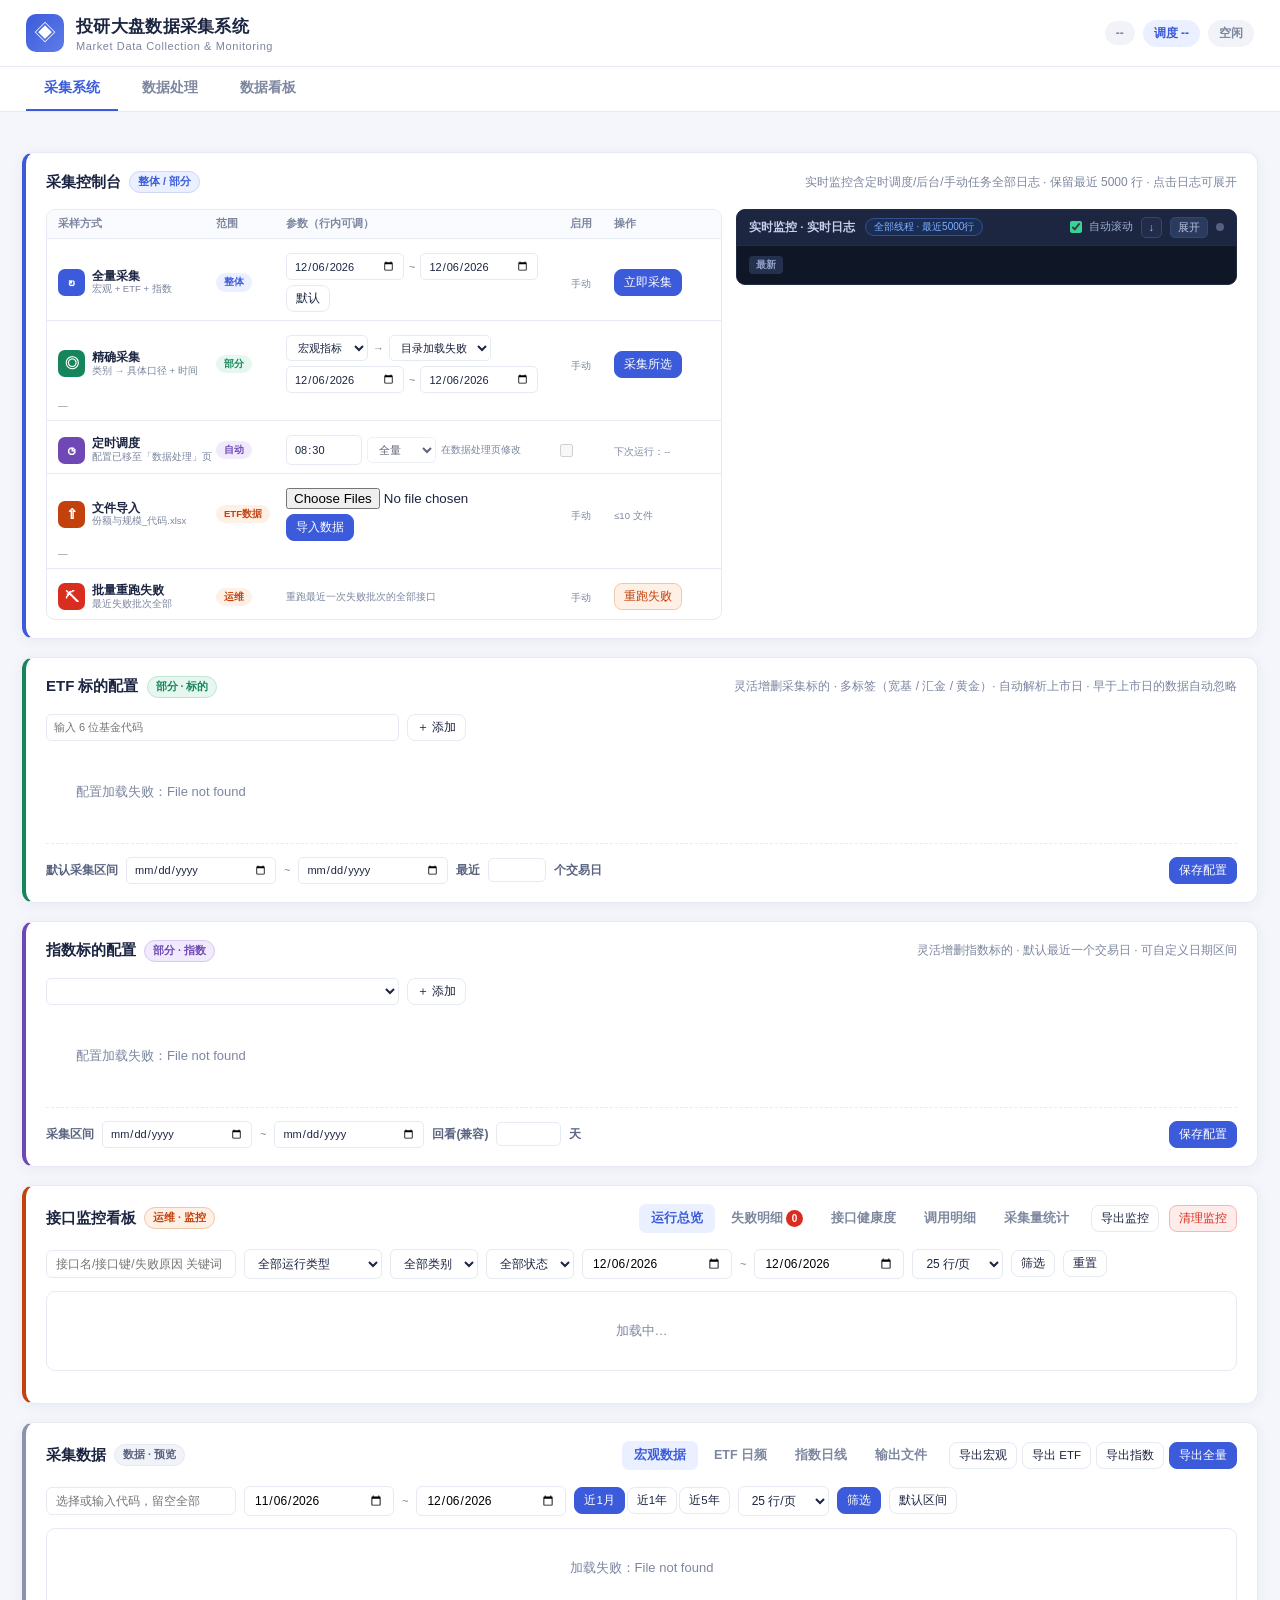
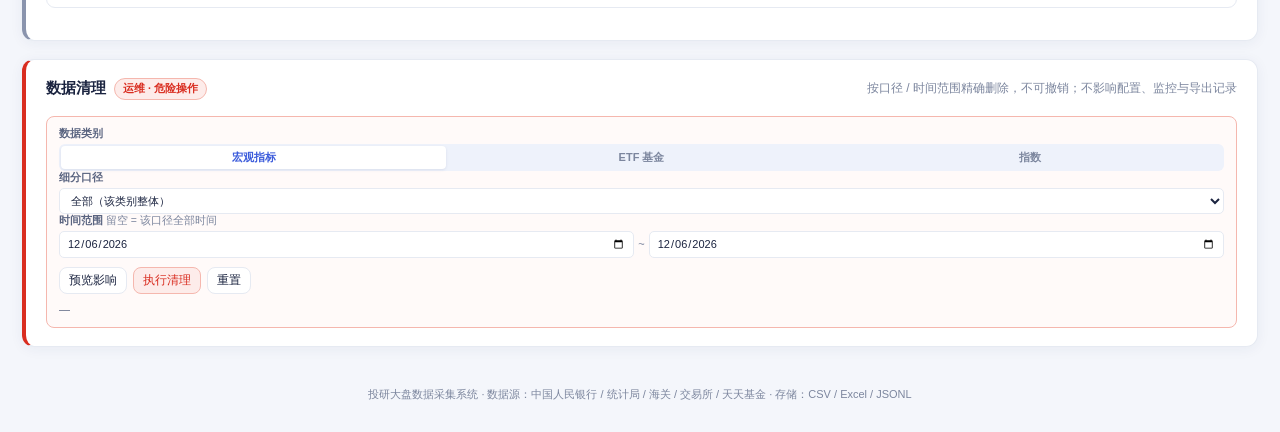
==== static/index.html @ 7c6dc728 "feat: 派生重算改为增量模式，定时第6步只算本次采集变更影响的指标与月份" ====
<!DOCTYPE html>
<html lang="zh-CN">
<head>
<meta charset="UTF-8">
<meta name="viewport" content="width=device-width, initial-scale=1.0">
<title>投研大盘数据采集系统</title>
<link rel="stylesheet" href="/static/style.css">
</head>
<body>
<header class="topbar">
  <div class="brand">
    <span class="brand-mark">◈</span>
    <div>
      <div class="brand-title">投研大盘数据采集系统</div>
      <div class="brand-sub">Market Data Collection & Monitoring</div>
    </div>
  </div>
  <div class="header-status">
    <span id="sysTime" class="pill ghost">--</span>
    <span id="schedBadge" class="pill">调度 --</span>
    <span id="runBadge" class="pill ghost">空闲</span>
  </div>
</header>

<nav class="module-nav" aria-label="模块导航">
  <button type="button" class="module-tab active" data-module="collect">采集系统</button>
  <button type="button" class="module-tab" data-module="derived">数据处理</button>
  <button type="button" class="module-tab" data-module="dashboard">数据看板</button>
</nav>

<main class="container">
  <div id="collectModule">
  <!-- 概览卡片 -->
  <section class="stats" id="stats"></section>

  <!-- 操作区 -->
  <section class="card module-collect">
    <div class="card-head">
      <div class="title-group">
        <h2>采集控制台</h2>
        <span class="module-chip whole">整体 / 部分</span>
      </div>
      <span class="hint" id="jobHint">实时监控含定时调度/后台/手动任务全部日志 · 保留最近 5000 行 · 点击日志可展开</span>
    </div>
    <div class="console-grid">
      <div class="actions sampling-list">
        <div class="sampling-head">
          <span>采样方式</span><span>范围</span><span>参数（行内可调）</span><span>启用</span><span>操作</span>
        </div>

        <!-- 行1：全量采集 -->
        <div class="sampling-row">
          <div class="s-row-name">
            <span class="s-ico" style="background:#3b5bdb">↻</span>
            <div><b>全量采集</b><small>宏观 + ETF + 指数</small></div>
          </div>
          <span class="scope whole">整体</span>
          <div class="s-params">
            <input id="fullStart" class="prec-input" type="date" title="全量采集起始日期">
            <span class="date-sep">~</span>
            <input id="fullEnd" class="prec-input" type="date" title="全量采集结束日期">
            <button type="button" class="btn tiny" id="fullRangeReset" title="恢复默认为当天">默认</button>
          </div>
          <div style="text-align:center"><span class="s-always">手动</span></div>
          <div><button class="btn primary tiny has-scope" data-action="collect" data-kind="full">立即采集</button></div>
        </div>

        <!-- 行2：精确采集（类别 → 具体口径 两级联动） -->
        <div class="sampling-row">
          <div class="s-row-name">
            <span class="s-ico" style="background:#16855b">◎</span>
            <div><b>精确采集</b><small>类别 → 具体口径 + 时间</small></div>
          </div>
          <span class="scope part">部分</span>
          <div class="s-params">
            <select id="precCategory" class="prec-input s-cat" title="第一步：选择采集类别">
              <option value="macro">宏观指标</option>
              <option value="etf">ETF 基金</option>
              <option value="index">指数</option>
            </select>
            <span class="date-sep">→</span>
            <select id="precCode" class="prec-input s-code" title="第二步：选择该类别下的具体口径"><option value="">加载中…</option></select>
            <input id="precStart" class="prec-input" type="date" title="起始日期，默认最近一个交易日">
            <span class="date-sep">~</span>
            <input id="precEnd" class="prec-input" type="date" title="结束日期，默认最近一个交易日">
          </div>
          <div style="text-align:center"><span class="s-always">手动</span></div>
          <div><button class="btn primary tiny" id="precRun">采集所选</button></div>
          <div class="s-note" id="precNote">—</div>
          <span class="s-extra" id="precItemCount"></span>
          <span class="s-extra" id="precDateHint" hidden></span>
        </div>

        <!-- 行3：定时调度（只读展示；配置已集中到「数据处理」页的触发控制区） -->
        <div class="sampling-row">
          <div class="s-row-name">
            <span class="s-ico" style="background:#7048b6">◷</span>
            <div><b>定时调度</b><small>配置已移至「数据处理」页</small></div>
          </div>
          <span class="scope auto">自动</span>
          <div class="s-params">
            <input type="time" id="schedTime" value="08:30" class="prec-input s-time" title="每日触发时刻" disabled>
            <select id="schedType" class="prec-input s-runType" title="采集范围" disabled>
              <option value="full">全量</option>
              <option value="macro">仅宏观</option>
              <option value="etf">仅ETF</option>
              <option value="index">仅指数</option>
            </select>
            <span class="hint" style="font-size:10px">在数据处理页修改</span>
          </div>
          <div style="text-align:center"><label class="switch-row"><input type="checkbox" id="schedEnabled" title="启用每日自动采集" disabled></label></div>
          <div><span class="s-next" id="schedNext">下次运行：--</span></div>
        </div>

        <!-- 行4：文件导入 -->
        <div class="sampling-row">
          <div class="s-row-name">
            <span class="s-ico" style="background:#c2410c">⇧</span>
            <div><b>文件导入</b><small>份额与规模_代码.xlsx</small></div>
          </div>
          <span class="scope ops">ETF数据</span>
          <div class="s-params">
            <input type="file" id="importFiles" accept=".xlsx,.xlsm" multiple title="选择份额与规模 Excel 文件，可多选">
            <button type="button" class="btn tiny primary" id="importBtn">导入数据</button>
          </div>
          <div style="text-align:center"><span class="s-always">手动</span></div>
          <div><span class="s-next" id="importHint" title="单次最多 10 个文件">≤10 文件</span></div>
          <div class="s-note" id="importResult">—</div>
        </div>

        <!-- 行5：批量重跑失败 -->
        <div class="sampling-row">
          <div class="s-row-name">
            <span class="s-ico" style="background:#d92d20">⛏</span>
            <div><b>批量重跑失败</b><small>最近失败批次全部</small></div>
          </div>
          <span class="scope ops">运维</span>
          <div class="s-params"><span class="s-always">重跑最近一次失败批次的全部接口</span></div>
          <div style="text-align:center"><span class="s-always">手动</span></div>
          <div><button class="btn warn tiny has-scope" data-action="retry">重跑失败</button></div>
        </div>
      </div>
      <div class="log-panel" id="logPanel">
        <div class="log-head">
          <span>实时监控 · 实时日志</span>
          <span class="log-scope" title="含定时调度、后台采集与手动任务；保留最近 5000 行">全部线程 · 最近5000行</span>
          <div class="log-tools">
            <label class="auto-scroll" title="新日志自动滚到底部">
              <input type="checkbox" id="logAutoScroll" checked> 自动滚动
            </label>
            <button type="button" class="log-tool" id="logBottom" title="回到底部">↓</button>
            <button type="button" class="log-tool expand" id="logToggle" title="展开/收起完整日志">展开</button>
            <span class="log-dot" id="logDot"></span>
          </div>
        </div>
        <div class="log-strip" id="logStrip" title="点击展开完整日志">
          <span class="log-strip-label">最新</span>
          <div class="log-marquee"><span id="logMarquee" class="INFO">尚无任务日志。点击左侧按钮开始采集。</span></div>
        </div>
        <div class="log-body-wrap" id="logBodyWrap">
          <div class="log-body" id="logBody">
            <div class="log-empty">尚无任务日志。点击左侧按钮开始采集。</div>
          </div>
        </div>
      </div>
    </div>
  </section>

  <!-- ETF 标的配置 -->
  <section class="card module-etf" id="etfConfigCard">
    <div class="card-head">
      <div class="title-group">
        <h2>ETF 标的配置</h2>
        <span class="module-chip part">部分 · 标的</span>
      </div>
      <span class="hint">灵活增删采集标的 · 多标签（宽基 / 汇金 / 黄金）· 自动解析上市日 · 早于上市日的数据自动忽略</span>
    </div>
    <div class="etf-config">
      <div class="etf-left">
        <div class="etf-add">
          <input id="etfNewCode" class="prec-input" placeholder="输入 6 位基金代码" maxlength="6" inputmode="numeric">
          <button class="btn tiny" id="etfAddBtn">＋ 添加</button>
        </div>
        <div class="etf-chips" id="etfChips"><div class="empty">加载中…</div></div>
        <div class="etf-range">
          <label>默认采集区间</label>
          <input id="etfStart" type="date" class="prec-input" title="留空=按默认交易日数">
          <span class="date-sep">~</span>
          <input id="etfEnd" type="date" class="prec-input" title="留空=最近一个已结束交易日">
          <label>最近</label>
          <input id="etfDays" type="number" min="1" max="500" class="prec-input etf-days" title="留空日期时默认采集最近 N 个交易日">
          <label>个交易日</label>
          <button class="btn tiny primary" id="etfSaveBtn">保存配置</button>
        </div>
      </div>
    </div>
  </section>

  <!-- 指数标的配置 -->
  <section class="card module-index" id="indexConfigCard">
    <div class="card-head">
      <div class="title-group">
        <h2>指数标的配置</h2>
        <span class="module-chip idx">部分 · 指数</span>
      </div>
      <span class="hint">灵活增删指数标的 · 默认最近一个交易日 · 可自定义日期区间</span>
    </div>
    <div class="etf-config">
      <div class="etf-left">
        <div class="etf-add">
          <select id="indexNewCode" class="prec-input"></select>
          <button class="btn tiny" id="indexAddBtn">＋ 添加</button>
        </div>
        <div class="etf-chips" id="indexChips"><div class="empty">加载中…</div></div>
        <div class="etf-range">
          <label>采集区间</label>
          <input id="indexStart" type="date" class="prec-input" title="留空=默认最近一个交易日">
          <span class="date-sep">~</span>
          <input id="indexEnd" type="date" class="prec-input" title="留空=最近一个已结束交易日">
          <label>回看(兼容)</label>
          <input id="indexDays" type="number" min="1" max="3650" class="prec-input etf-days" title="仅单边日期留空时按自然日补齐；两端留空时默认采集最近一个交易日">
          <label>天</label>
          <button class="btn tiny primary" id="indexSaveBtn">保存配置</button>
        </div>
      </div>
    </div>
  </section>

  <!-- 监控看板 -->
  <section class="card module-monitor">
    <div class="card-head">
      <div class="title-group">
        <h2>接口监控看板</h2>
        <span class="module-chip ops">运维 · 监控</span>
      </div>
      <div class="head-actions">
        <div class="tabs" id="monitorTabs">
          <button class="tab active" data-tab="overview">运行总览</button>
          <button class="tab" data-tab="failures">失败明细 <span class="badge" id="failCount">0</span></button>
          <button class="tab" data-tab="health">接口健康度</button>
          <button class="tab" data-tab="detail">调用明细</button>
          <button class="tab" data-tab="stats">采集量统计</button>
        </div>
        <button class="btn tiny" id="exportMonitorBtn" title="导出接口监控 CSV/Excel（含口径说明）">导出监控</button>
        <button class="btn tiny danger" id="monitorCleanToggle" title="按口径清理接口监控记录">清理监控</button>
      </div>
    </div>
    <div class="monitor-clean-box" id="monitorCleanBox" hidden>
      <div class="mc-field">
        <label class="field-label">时间范围 <span class="muted-inline">留空 = 全部</span></label>
        <div class="prec-dates">
          <input id="mcStart" class="prec-input" type="date">
          <span class="date-sep">~</span>
          <input id="mcEnd" class="prec-input" type="date">
        </div>
      </div>
      <div class="mc-field">
        <label class="field-label">状态</label>
        <select id="mcStatus" class="prec-input">
          <option value="">全部状态</option><option value="success">成功</option><option value="failed">失败</option>
        </select>
      </div>
      <div class="mc-field">
        <label class="field-label">运行类型</label>
        <select id="mcRunType" class="prec-input">
          <option value="">全部类型</option>
          <option value="full">全量</option><option value="macro">仅宏观</option><option value="etf">仅ETF</option>
          <option value="index">仅指数</option><option value="interface">精确采集</option>
          <option value="retry">重跑</option><option value="scheduled">定时</option>
        </select>
      </div>
      <div class="mc-field">
        <label class="field-label">类别</label>
        <select id="mcCategory" class="prec-input">
          <option value="">全部类别</option>
          <option value="宏观">宏观</option><option value="ETF">ETF</option><option value="指数">指数</option>
        </select>
      </div>
      <div class="mc-field full">
        <label class="field-label">关键词 <span class="muted-inline">接口名 / 接口键 / 失败原因</span></label>
        <input id="mcKeyword" class="prec-input" type="text" placeholder="留空不限">
      </div>
      <div class="clean-actions">
        <button type="button" class="btn tiny" id="mcPreviewBtn">预览影响</button>
        <button type="button" class="btn tiny danger" id="mcExecBtn">执行清理</button>
        <button type="button" class="btn tiny" id="mcResetBtn">重置</button>
      </div>
      <div class="clean-result" id="mcResult">—</div>
    </div>
    <div class="filters" id="monitorFilters">
      <input id="monKeyword" list="monKeywordOptions" placeholder="接口名/接口键/失败原因 关键词" title="可直接输入或从下拉选择接口名">
      <datalist id="monKeywordOptions"></datalist>
      <select id="monRunType" class="filter-select" title="运行类型">
        <option value="">全部运行类型</option>
        <option value="full">全量 full</option>
        <option value="macro">仅宏观 macro</option>
        <option value="etf">仅ETF etf</option>
        <option value="interface">精确采集 interface</option>
        <option value="retry">重跑 retry</option>
        <option value="scheduled">定时 scheduled</option>
      </select>
      <select id="monCategory" class="filter-select" title="类别">
        <option value="">全部类别</option>
        <option value="宏观">宏观</option>
        <option value="ETF">ETF</option>
      </select>
      <select id="monStatus" class="filter-select" title="状态">
        <option value="">全部状态</option>
        <option value="success">成功</option>
        <option value="failed">失败</option>
      </select>
      <input id="monStart" type="date" title="起始日期">
      <span class="date-sep">~</span>
      <input id="monEnd" type="date" title="结束日期">
      <select id="monPageSize" class="filter-select" title="每页行数（单页上限 100）">
        <option value="25" selected>25 行/页</option>
        <option value="50">50 行/页</option>
        <option value="100">100 行/页</option>
      </select>
      <button class="btn tiny" id="monFilterBtn">筛选</button>
      <button class="btn tiny" id="monResetBtn">重置</button>
      <span class="hint" id="monFilterHint"></span>
      <span class="hint" id="monRetryHint" hidden>提示：失败明细每行「重跑此条」仅重跑该条失败任务</span>
    </div>
    <div class="table-wrap" id="monitorTable"><div class="empty">加载中…</div></div>
    <div class="pager" id="monitorPager"></div>
  </section>

  <!-- 数据浏览 -->
  <section class="card module-data">
    <div class="card-head">
      <div class="title-group">
        <h2>采集数据</h2>
        <span class="module-chip data">数据 · 预览</span>
      </div>
      <div class="head-actions">
        <div class="tabs" id="dataTabs">
          <button class="tab active" data-tab="macro">宏观数据</button>
          <button class="tab" data-tab="etf">ETF 日频</button>
          <button class="tab" data-tab="index">指数日线</button>
          <button class="tab" data-tab="files">输出文件</button>
        </div>
        <div class="export-actions">
          <button class="btn tiny" id="exportMacroBtn" title="导出宏观数据 CSV/Excel（含口径说明）">导出宏观</button>
          <button class="btn tiny" id="exportEtfBtn" title="导出 ETF 数据 CSV/Excel（含口径说明）">导出 ETF</button>
          <button class="btn tiny" id="exportIndexBtn" title="导出指数数据 CSV/Excel（含口径说明）">导出指数</button>
          <button class="btn tiny primary" id="exportFullBtn" title="分类导出并打包 ZIP（含口径说明）">导出全量</button>
        </div>
      </div>
    </div>
    <div class="filters" id="dataFilters">
      <input id="filterCode" list="filterCodeOptions" placeholder="选择或输入代码，留空全部" autocomplete="off">
      <datalist id="filterCodeOptions"></datalist>
      <input id="filterStart" type="date" title="起始日期">
      <span class="date-sep">~</span>
      <input id="filterEnd" type="date" title="结束日期">
      <div class="range-quick" id="dataRangeBtns" title="快捷日期范围">
        <button type="button" class="btn tiny active" data-months="1">近1月</button>
        <button type="button" class="btn tiny" data-months="12">近1年</button>
        <button type="button" class="btn tiny" data-months="60">近5年</button>
      </div>
      <select id="filterPageSize" class="filter-select" title="每页行数（单页上限 100）">
        <option value="25" selected>25 行/页</option>
        <option value="50">50 行/页</option>
        <option value="100">100 行/页</option>
      </select>
      <button class="btn tiny primary" id="filterBtn">筛选</button>
      <button class="btn tiny" id="filterResetBtn">默认区间</button>
      <span class="hint" id="dataTotal"></span>
    </div>
    <div class="table-wrap tall" id="dataTable"><div class="empty">加载中…</div></div>
    <div class="pager" id="dataPager"></div>
  </section>

  <!-- 数据清理 -->
  <section class="card module-clean">
    <div class="card-head">
      <div class="title-group">
        <h2>数据清理</h2>
        <span class="module-chip clean">运维 · 危险操作</span>
      </div>
      <span class="hint">按口径 / 时间范围精确删除，不可撤销；不影响配置、监控与导出记录</span>
    </div>
    <div class="clean-box">
      <div class="prec-field">
        <label class="field-label">数据类别</label>
        <div class="seg" id="cleanCategory">
          <button type="button" class="seg-btn active" data-cat="macro">宏观指标</button>
          <button type="button" class="seg-btn" data-cat="etf">ETF 基金</button>
          <button type="button" class="seg-btn" data-cat="index">指数</button>
        </div>
      </div>
      <div class="prec-field">
        <label class="field-label">细分口径 <span id="cleanItemCount" class="muted-inline"></span></label>
        <select id="cleanCode" class="prec-input"><option value="">全部（该类别整体）</option></select>
      </div>
      <div class="prec-field full">
        <label class="field-label">时间范围 <span class="muted-inline">留空 = 该口径全部时间</span></label>
        <div class="prec-dates">
          <input id="cleanStart" class="prec-input" type="date" title="起始日期，留空不限">
          <span class="date-sep">~</span>
          <input id="cleanEnd" class="prec-input" type="date" title="结束日期，留空不限">
        </div>
      </div>
      <div class="clean-actions">
        <button type="button" class="btn tiny" id="cleanPreviewBtn">预览影响</button>
        <button type="button" class="btn tiny danger" id="cleanExecBtn">执行清理</button>
        <button type="button" class="btn tiny" id="cleanResetBtn">重置</button>
      </div>
      <div class="clean-result" id="cleanResult">—</div>
    </div>
  </section>
  </div><!-- /collectModule -->

  <!-- 数据处理模块：与采集系统共用本页，顶部导航切换 -->
  <section class="card module-derived" id="derivedModule" hidden>
    <div class="card-head">
      <div class="title-group">
        <h2>数据处理 · 派生指标</h2>
        <span class="module-chip part">14 项指标</span>
      </div>
      <span class="hint">官方累计 / 余额差分 / 央行官方增速 · 定时调度自动重算，手动重算仅作兜底</span>
    </div>
    <!-- 子 Tab：派生指标 / ETF 计算 -->
    <div class="tabs" id="derivedSubTabs" style="padding: 4px 14px 0">
      <button type="button" class="tab active" data-subtab="calc">派生指标</button>
      <button type="button" class="tab" data-subtab="etf">ETF 计算</button>
    </div>
    <div id="derivedCalcPanel">
    <!-- 触发控制区：定时调度（主）+ 手动重算（兜底） -->
    <div class="trigger-grid">
      <div class="trigger-card">
        <div class="tc-head">
          <h3>⏰ 定时调度 <small>主触发</small></h3>
          <label class="switch-row"><input type="checkbox" id="dpSchedEnabled" title="启用每日自动采集并触发派生重算"> <span>启用</span></label>
        </div>
        <div class="tc-body">
          <div class="tc-row">
            <label>触发时刻</label>
            <input type="time" id="dpSchedTime" value="08:30" class="prec-input s-time" title="每日触发时刻">
            <label>采集范围</label>
            <select id="dpSchedType" class="prec-input s-runType" title="采集范围">
              <option value="full">全量 (full)</option>
              <option value="macro">仅宏观 (macro)</option>
              <option value="etf">仅ETF (etf)</option>
              <option value="index">仅指数 (index)</option>
            </select>
          </div>
          <div class="tc-row tc-row-foot">
            <span class="hint" id="dpSchedNext">下次运行：--</span>
            <button type="button" class="btn tiny primary" id="dpSchedSave">保存调度配置</button>
          </div>
          <div class="tc-note">采集完成后自动执行步骤 6/6 增量重算（只算本次变更涉及的指标/月份）· 每天仅触发一次 · 忙时跳过不补跑</div>
        </div>
      </div>

      <div class="trigger-card">
        <div class="tc-head">
          <h3>🔁 手动重算 <small>兜底</small></h3>
          <span class="pill" id="derivedSchedBadge">--</span>
        </div>
        <div class="tc-body">
          <div class="tc-row">
            <button type="button" class="btn tiny primary" id="derivedRecomputeBtn">重新计算全部</button>
            <button type="button" class="btn tiny" id="derivedExportBtn">导出 CSV</button>
          </div>
          <div class="tc-row">
            <label class="prec-field">按月
              <input id="dpRecalcMonth" class="prec-input" type="month" list="derivedMonthList">
              <datalist id="derivedMonthList"></datalist>
            </label>
            <button type="button" class="btn tiny" id="dpRecalcMonthBtn">重算该月</button>
          </div>
          <div class="tc-row">
            <label class="prec-field">按指标
              <select id="dpRecalcCode" class="prec-input dp-code-select"></select>
            </label>
            <button type="button" class="btn tiny" id="dpRecalcCodeBtn">重算该指标</button>
          </div>
          <div class="tc-note">局部重算按业务键幂等覆盖，不影响其他月份/指标；全量重算才整表替换清理陈旧口径行</div>
        </div>
      </div>
    </div>

    <div class="derived-controls">
      <label class="prec-field">查看月份
        <input id="derivedMonth" class="prec-input" type="month" list="derivedMonthList">
      </label>
      <span class="hint" id="derivedMeta">加载中…</span>
    </div>
    <div class="derived-groups" id="derivedGroups"><div class="empty">加载中…</div></div>

    <div class="derived-scheduler" id="derivedScheduler">
      <div class="ds-head">
        <h3>触发逻辑说明</h3>
        <span class="ds-subtle" id="derivedSchedGrid"></span>
      </div>
      <ol class="ds-steps">
        <li><b>触发条件</b>：服务运行时按上方调度配置每日到点触发一次，同一天只触发一次；未启用/未到点/今日已触发/任务占用时不执行，日志中给出原因。</li>
        <li><b>步骤 1~5</b>：调度器依次完成 触发 → 提交采集任务 → 宏观/ETF/指数采集 → 写 SQLite 业务表（幂等 upsert）→ 采集完成统计，全程写入实时监控日志。</li>
        <li><b>步骤 6/6 派生增量重算</b>：采集完成后，按本次 <code>run_id</code> 读取本次写入 <code>macro_observation</code> 的原始 <code>(指标, 月份)</code>，经依赖映射（差分需上月、同比需去年同月、二阶差分需去年同月新增）推导受影响的派生 <code>(指标, 月份)</code>，<b>只重算这些目标行</b>并按 <code>biz_key=派生代码+YYYYMM</code> 幂等 <b>upsert</b>，不做全量重复计算、不删整表；派生表为空（首次）时自动回退全量建立基线。</li>
        <li><b>手动重算（兜底）</b>：「全部」全量重算并整表替换（清理陈旧口径行）；「按月」「按指标」按业务键幂等覆盖只影响目标子集。无论增量或局部，差分/同比分母始终基于全量原始值计算，不会因单月缺分母算错。</li>
        <li><b>口径要点</b>：进出口同比用官方累计；人民币贷款当月新增为余额差分；居民存款新增/同比多增为余额一阶/二阶差分；黄金当月新增为储备差分×31.1034768÷100（万盎司→吨，口径跳变已剔除）；社零环比用统计局官方季调值；社融存量取央行官方增速。</li>
        <li><b>看板联动</b>：数据看板与各派生指标图直接读取 <code>derived_indicator</code>，重算完成后自动生效；看板支持按日期范围筛选，宏观与 ETF 口径一致。</li>
      </ol>
    </div>
    </div><!-- /derivedCalcPanel -->

    <!-- ETF 计算子面板 -->
    <div id="etfCalcPanel" hidden>
      <div class="etf-calc-head">
        <h3>ETF 计算 · 流通份额变化 / 申赎净流入</h3>
        <span class="hint">按基金代码以上一交易日为基准 · 汇金维度每日总量 · 数据来自 etf_observation 全量历史</span>
      </div>
      <div class="etf-formula-note">
        <div><b>流通份额变化</b> = 当日份额 − 上一交易日份额（亿份）</div>
        <div><b>申赎净流入</b> = 份额变化 × 当日单位净值（亿元），剔除价格涨跌的市值波动；净值单日涨跌超 ±20% 视为份额折算，净流入置空</div>
      </div>
      <div class="etf-calc-controls">
        <label class="prec-field">查看范围
          <select id="etfCalcMonths" class="prec-input">
            <option value="6">近半年</option>
            <option value="12" selected>近一年</option>
            <option value="36">近3年</option>
            <option value="60">近5年</option>
            <option value="0">全部</option>
          </select>
        </label>
        <label class="prec-field">起始日期
          <input id="etfCalcStart" class="prec-input" type="date" title="自定义起始日期，优先于快捷范围">
        </label>
        <label class="prec-field">结束日期
          <input id="etfCalcEnd" class="prec-input" type="date" title="自定义结束日期，优先于快捷范围">
        </label>
        <button type="button" class="btn tiny" id="etfCalcRefreshBtn">刷新</button>
        <button type="button" class="btn tiny" id="etfCalcExportBtn">导出 CSV</button>
        <span class="hint" id="etfCalcMeta">加载中…</span>
      </div>
      <div class="etf-calc-total" id="etfCalcTotal"></div>
      <div class="table-wrap tall" id="etfCalcTable"><div class="empty">加载中…</div></div>
    </div>
  </section>

  <!-- 数据看板：与采集系统共用本页，顶部导航切换 -->
  <section class="card module-dashboard" id="dashboardModule" hidden>
    <div class="card-head">
      <div class="title-group">
        <span class="module-chip auto">宏观 8 图 · ETF 4 图</span>
      </div>
      <span class="hint">与采集系统共用数据源 · 图表随派生指标定时重算自动更新</span>
    </div>
    <div class="dashboard-toolbar">
      <div class="tabs" id="dashboardTabs">
        <button class="tab active" data-tab="macro">宏观指标</button>
        <button class="tab" data-tab="etf">ETF 维度</button>
      </div>
      <div class="dashboard-toolbar-right">
        <button type="button" class="btn tiny" id="dashboardRefreshBtn">刷新图表</button>
        <span class="hint" id="dashboardMeta">加载中…</span>
      </div>
    </div>

    <div id="dashboardMacroPanel">
      <div class="dashboard-controls">
        <label class="prec-field">宏观范围
          <select id="dashboardMonths" class="prec-input">
            <option value="12" selected>近一年</option>
            <option value="6">近6个月</option>
            <option value="36">近3年</option>
            <option value="60">近5年</option>
            <option value="0">全部</option>
          </select>
        </label>
        <span class="hint">数据来源：派生指标 / 宏观观测 / 上交所日线</span>
      </div>
      <div class="dashboard-grid" id="macroCharts"></div>
    </div>

    <div id="dashboardEtfPanel" hidden>
      <div class="dashboard-controls">
        <label class="prec-field">ETF 范围
          <select id="dashboardEtfMonths" class="prec-input">
            <option value="6">近半年</option>
            <option value="12" selected>近1年</option>
            <option value="36">近3年</option>
            <option value="60">近5年</option>
            <option value="0">全部</option>
          </select>
        </label>
        <label class="prec-field">叠加指数
          <select id="dashboardOverlayIndex" class="prec-input" title="汇金图上方叠加的指数日线">
            <option value="000001">上证指数</option>
          </select>
        </label>
        <label class="prec-field">开始日期
          <input id="dashboardEtfStart" class="prec-input" type="date" title="自定义起始日期，优先于快捷范围">
        </label>
        <label class="prec-field">结束日期
          <input id="dashboardEtfEnd" class="prec-input" type="date" title="自定义结束日期，优先于快捷范围">
        </label>
        <span class="hint">按汇金 / 黄金标签汇总较上一交易日的流通份额与申赎净流入；自定义日期优先于快捷范围</span>
      </div>
      <div class="dashboard-grid" id="etfCharts"></div>
    </div>
  </section>
</main>

<footer class="footer">
  投研大盘数据采集系统 · 数据源：中国人民银行 / 统计局 / 海关 / 交易所 / 天天基金 ·
  存储：CSV / Excel / JSONL
</footer>

<script src="/static/echarts.min.js"></script>
<script src="/static/app.js"></script>
</body>
</html>
---- static/style.css ----
:root {
  --bg: #f4f6fb;
  --card: #ffffff;
  --ink: #1b2440;
  --muted: #7c869e;
  --line: #e6eaf2;
  --brand: #3b5bdb;
  --brand-soft: #eaf0ff;
  --ok: #16855b;
  --ok-soft: #e6f7ef;
  --warn: #c2410c;
  --warn-soft: #fff0e6;
  --danger: #d92d20;
  --danger-soft: #fdecea;
  --idx: #7048b6;
  --idx-soft: #f0eafc;
  --shadow: 0 2px 14px rgba(30, 50, 100, .06);
}
* { box-sizing: border-box; }
body {
  margin: 0; font-family: -apple-system, BlinkMacSystemFont, "Segoe UI", "PingFang SC",
    "Microsoft YaHei", sans-serif; color: var(--ink); background: var(--bg); font-size: 14px;
}
.topbar {
  display: flex; align-items: center; justify-content: space-between;
  padding: 14px 26px; background: #fff; border-bottom: 1px solid var(--line);
  position: sticky; top: 0; z-index: 10;
}
.brand { display: flex; align-items: center; gap: 12px; }
.brand-mark {
  width: 38px; height: 38px; display: grid; place-items: center; font-size: 22px;
  color: #fff; background: linear-gradient(135deg, #3b5bdb, #5f7ce8); border-radius: 10px;
}
.brand-title { font-size: 17px; font-weight: 700; letter-spacing: .3px; }
.brand-sub { font-size: 11px; color: var(--muted); margin-top: 2px; letter-spacing: .6px; }
.header-status { display: flex; gap: 8px; align-items: center; }
.pill {
  padding: 5px 11px; border-radius: 999px; font-size: 12px; font-weight: 600;
  background: var(--brand-soft); color: var(--brand);
}
.pill.ghost { background: #f1f3f8; color: var(--muted); }
.pill.ok { background: var(--ok-soft); color: var(--ok); }
.pill.warn { background: var(--warn-soft); color: var(--warn); }
.pill.danger { background: var(--danger-soft); color: var(--danger); }

.module-nav {
  display: flex; gap: 6px; padding: 0 26px; background: #fff;
  border-bottom: 1px solid var(--line); position: sticky; top: 67px; z-index: 9;
}
.module-tab {
  border: 0; background: transparent; color: var(--muted); cursor: pointer;
  padding: 12px 18px; font-size: 14px; font-weight: 650; border-bottom: 2px solid transparent;
}
.module-tab:hover { color: var(--ink); background: #f8f9fd; }
.module-tab.active { color: var(--brand); border-bottom-color: var(--brand); }
#derivedModule[hidden] { display: none; }
.derived-controls {
  display: flex; align-items: center; gap: 10px; flex-wrap: wrap; margin-bottom: 16px;
}
.derived-controls label { display: flex; align-items: center; gap: 8px; color: var(--muted); font-size: 12px; }
.derived-groups { display: grid; gap: 16px; }
.derived-group h3 {
  margin: 0 0 10px; font-size: 13px; color: var(--brand);
  padding-bottom: 8px; border-bottom: 1px solid var(--line);
}
.derived-grid { display: grid; grid-template-columns: repeat(auto-fit, minmax(240px, 1fr)); gap: 10px; }
.derived-item {
  border: 1px solid var(--line); border-radius: 10px; padding: 12px 14px;
  background: #fbfcff; position: relative;
}
.derived-item .d-name { font-weight: 650; font-size: 13px; }
.derived-item .d-value { font-size: 21px; font-weight: 750; margin: 8px 0 4px; }
.derived-item .d-unit { font-size: 11px; color: var(--muted); margin-left: 4px; }
.derived-item .d-formula { font-size: 11px; color: var(--muted); line-height: 1.5; }
.derived-item .d-tag {
  position: absolute; top: 10px; right: 10px; font-size: 10px;
  padding: 2px 7px; border-radius: 999px; background: var(--brand-soft); color: var(--brand);
}

.container { max-width: 1360px; margin: 22px auto 40px; padding: 0 22px; }
.stats { display: grid; grid-template-columns: repeat(auto-fit, minmax(180px, 1fr)); gap: 14px; margin-bottom: 18px; }
.stat {
  background: var(--card); border: 1px solid var(--line); border-radius: 12px;
  padding: 16px 18px; box-shadow: var(--shadow);
}
.stat-label { font-size: 12px; color: var(--muted); margin-bottom: 8px; }
.stat-value { font-size: 26px; font-weight: 750; letter-spacing: -.5px; }
.stat-sub { font-size: 11px; color: var(--muted); margin-top: 6px; }
.stat.alert .stat-value { color: var(--danger); }

.card {
  background: var(--card); border: 1px solid var(--line); border-radius: 12px;
  padding: 18px 20px; margin-bottom: 18px; box-shadow: var(--shadow);
}
.card-head {
  display: flex; align-items: center; justify-content: space-between;
  margin-bottom: 16px; gap: 12px; flex-wrap: wrap;
}
.card-head h2 { font-size: 15px; margin: 0; font-weight: 700; }
.hint { font-size: 12px; color: var(--muted); }

/* 模块区分度：整体 / 部分 / 运维 / 数据 */
.card.module-collect { border-left: 4px solid var(--brand); }
.card.module-etf { border-left: 4px solid var(--ok); }
.card.module-index { border-left: 4px solid var(--idx); }
.card.module-monitor { border-left: 4px solid var(--warn); }
.card.module-data { border-left: 4px solid #8a94ad; }
.card.module-clean { border-left: 4px solid var(--danger); }
.title-group { display: flex; align-items: center; gap: 8px; }
.module-chip {
  padding: 3px 8px; border-radius: 999px; font-size: 10.5px; font-weight: 700;
  white-space: nowrap; border: 1px solid transparent;
}
.module-chip.whole { background: var(--brand-soft); color: var(--brand); border-color: #cdd8f5; }
.module-chip.part { background: var(--ok-soft); color: var(--ok); border-color: #bfe6d4; }
.module-chip.idx { background: var(--idx-soft); color: var(--idx); border-color: #d9c8f2; }
.module-chip.ops { background: var(--warn-soft); color: var(--warn); border-color: #f0c9a8; }
.module-chip.data { background: #f1f3f8; color: #5a6480; border-color: var(--line); }
.module-chip.clean { background: var(--danger-soft); color: var(--danger); border-color: #f5b7ae; }

.btn { position: relative; }
.btn.has-scope { padding-right: 46px; }
.scope {
  position: absolute; top: 5px; right: 6px; padding: 1px 6px; border-radius: 999px;
  font-size: 9.5px; font-weight: 700; line-height: 1.5; white-space: nowrap;
}
.scope.whole { background: rgba(255,255,255,.22); color: #fff; }
.scope.part { background: var(--brand-soft); color: var(--brand); }
.scope.ops { background: #fff; color: var(--warn); }
.tag.scope-tag { margin-left: 6px; background: var(--brand-soft); color: var(--brand); }
.tag.scope-tag.auto { background: #f1f3f8; color: #5a6480; }
.prec-title .tag + .tag { margin-left: 4px; }

/* 采集控制台：左侧采样方式按行 / 右侧实时日志 */
.console-grid { display: grid; grid-template-columns: minmax(560px, 1.35fr) minmax(340px, 1fr); gap: 14px; align-items: start; }
.actions { display: flex; flex-direction: column; gap: 6px; }

/* 采样方式：按行列表 */
.sampling-list { border: 1px solid var(--line); border-radius: 9px; overflow: hidden; background: #fff; }
.sampling-head, .sampling-row {
  display: grid;
  grid-template-columns: 150px 62px minmax(0, 1fr) 50px 96px;
  gap: 8px; align-items: center; padding: 8px 11px;
}
.sampling-head {
  background: #fafbfe; color: var(--muted); font-size: 10.5px; font-weight: 700;
  border-bottom: 1px solid var(--line); padding-top: 7px; padding-bottom: 7px;
}
.sampling-head span:nth-child(4) { text-align: center; }
/* 显式列定位：避免 auto 放置把范围标签挤到末列导致参数区被压窄 */
.sampling-row > *:nth-child(1) { grid-column: 1; }
.sampling-row > *:nth-child(2) { grid-column: 2; }
.sampling-row > *:nth-child(3) { grid-column: 3; }
.sampling-row > *:nth-child(4) { grid-column: 4; }
.sampling-row > *:nth-child(5) { grid-column: 5; }
.sampling-row > .s-note { grid-column: 1 / -1; }
.sampling-row { border-bottom: 1px solid var(--line); position: relative; }
/* 覆盖按钮内嵌 .scope 的绝对定位：按行列表里范围标签走正常 grid 流 */
.sampling-row > .scope {
  position: static; top: auto; right: auto; justify-self: start;
  background: var(--brand-soft); color: var(--brand); padding: 2px 8px;
}
.sampling-row > .scope.whole { background: var(--brand-soft); color: var(--brand); }
.sampling-row > .scope.part { background: var(--ok-soft); color: var(--ok); }
.sampling-row > .scope.auto { background: var(--idx-soft); color: var(--idx); }
.sampling-row > .scope.ops { background: var(--warn-soft); color: var(--warn); }
.sampling-row:last-child { border-bottom: none; }
.sampling-row:hover { background: #fcfdff; }
.s-row-name { display: flex; align-items: center; gap: 7px; min-width: 0; }
.s-row-name .s-ico {
  width: 27px; height: 27px; flex: 0 0 27px; border-radius: 7px;
  display: grid; place-items: center; color: #fff; font-size: 14px; font-weight: 700;
}
.s-row-name b { display: block; font-size: 12px; line-height: 1.2; white-space: nowrap; }
.s-row-name small { display: block; font-size: 9.5px; color: var(--muted); white-space: nowrap; overflow: hidden; text-overflow: ellipsis; }
.s-params { display: flex; align-items: center; gap: 5px; flex-wrap: wrap; min-width: 0; }
.s-params .prec-input { width: auto; }
.s-params input[type=date] { width: 118px; }
.s-params .s-cat { max-width: 92px; }
.s-params .s-code { max-width: 140px; }
.s-params .s-time { width: 76px; }
.s-params .s-runType { max-width: 74px; }
.s-always { font-size: 10px; color: var(--muted); white-space: nowrap; }
.s-next { font-size: 9.5px; color: var(--muted); }
.s-note {
  grid-column: 3 / -1; font-size: 9.5px; color: var(--muted); line-height: 1.4;
  margin-top: -2px; word-break: break-all;
}
.s-extra { display: none; }
.action-grid { display: grid; grid-template-columns: 1fr 1fr; gap: 6px; }
.action-grid .btn { min-width: 0; padding: 6px 9px; }
.action-grid .btn small { font-size: 10px; }
.btn {
  display: flex; align-items: center; gap: 9px; text-align: left; cursor: pointer;
  border: 1px solid var(--line); background: #fff; border-radius: 8px;
  padding: 7px 11px; color: var(--ink); transition: .15s; font-family: inherit;
}
.btn:hover { border-color: var(--brand); background: var(--brand-soft); }
.btn.primary { background: var(--brand); color: #fff; border-color: var(--brand); }
.btn.primary:hover { background: #2f4bc4; }
.btn.warn { border-color: #f0c9a8; background: var(--warn-soft); color: var(--warn); }
.btn.warn:hover { background: #ffe2cc; }
.btn.danger { border-color: #f5b7ae; background: var(--danger-soft); color: var(--danger); }
.btn.danger:hover { background: #fdd5ce; }
.btn:disabled { opacity: .5; cursor: not-allowed; }
.btn .ico { font-size: 16px; width: 19px; text-align: center; }
.btn b { display: block; font-size: 12.5px; line-height: 1.25; }
.btn small { display: block; font-size: 10.5px; opacity: .72; margin-top: 1px; line-height: 1.2; }
.btn.tiny { padding: 5px 9px; font-size: 11.5px; }
.btn.retry-task { color: var(--brand); border-color: #b9c6ef; background: #fff; white-space: nowrap; }
.btn.retry-task:hover { background: #eef2ff; }
.divider { height: 1px; background: var(--line); margin: 1px 0; }
.full-range-box { border: 1px solid #dbe3f7; border-radius: 8px; padding: 7px 9px; background: #fafbff; }
.full-range-head { display: flex; justify-content: space-between; align-items: baseline; gap: 8px; margin-bottom: 5px; }
.full-range-title { font-size: 11px; font-weight: 700; color: #3c4763; }
.full-range-hint { font-size: 9.5px; color: var(--muted); text-align: right; }
.full-range-box .prec-dates .btn.tiny { flex: none; }
.sched-box { border: 1px solid var(--line); border-radius: 8px; padding: 8px 10px; background: #fbfcff; }
.sched-title { font-size: 11px; font-weight: 700; margin-bottom: 5px; }
.switch-row { display: flex; align-items: center; gap: 6px; font-size: 12px; cursor: pointer; }
.switch-row input { accent-color: var(--brand); }
.sched-fields { display: flex; gap: 5px; margin-top: 6px; }
.sched-fields input, .sched-fields select {
  border: 1px solid var(--line); border-radius: 5px; padding: 4px 6px; font-size: 11px;
  font-family: inherit; min-width: 0;
}
.sched-fields input[type=time] { flex: 1; }
.sched-fields select { width: 70px; }
.sched-next { font-size: 10px; color: var(--muted); margin-top: 5px; }
/* 文件导入面板 */
.import-box { border: 1px solid #dbe3f7; border-radius: 8px; padding: 8px 10px; background: #fafbff; }
.import-hint { font-size: 9.5px; color: var(--muted); line-height: 1.4; margin-bottom: 6px; }
.import-row { display: flex; align-items: center; gap: 6px; }
.import-row input[type=file] { flex: 1; min-width: 0; font-size: 10.5px; color: var(--muted); }
.import-result { font-size: 10px; color: var(--muted); margin-top: 5px; line-height: 1.4; word-break: break-all; }
.import-result.ok { color: #1a7f37; }
.import-result.err { color: #c0392b; }

/* 精确采集面板（紧凑） */
.precision-box { border: 1px solid #cdd8f5; border-radius: 8px; padding: 8px 10px; background: #f7f9ff; }
.field-label { display: block; font-size: 10.5px; font-weight: 700; color: #5a6480; margin: 6px 0 3px; }
.field-label:first-of-type { margin-top: 0; }
.muted-inline { font-weight: 400; color: var(--muted); }
.seg { display: flex; gap: 3px; background: #eef2fb; border-radius: 6px; padding: 2px; }
.seg-btn {
  flex: 1; border: none; background: transparent; padding: 4px 7px; border-radius: 4px;
  font-size: 11px; font-weight: 600; color: var(--muted); cursor: pointer; font-family: inherit;
}
.seg-btn.active { background: #fff; color: var(--brand); box-shadow: 0 1px 3px rgba(30,50,100,.1); }
.prec-input {
  width: 100%; border: 1px solid var(--line); border-radius: 5px; padding: 5px 7px;
  font-size: 11px; font-family: inherit; color: var(--ink); background: #fff;
}
.prec-input:focus { outline: none; border-color: var(--brand); }
.prec-dates { display: flex; align-items: center; gap: 4px; }
.prec-dates .prec-input { min-width: 0; flex: 1; }
.date-sep { color: var(--muted); font-size: 11px; }
.range-quick { display: inline-flex; gap: 2px; }
.range-quick .btn.tiny.active { background: var(--brand); color: #fff; border-color: var(--brand); }
.range-quick .btn.tiny.active:hover { background: #2f4bc4; }
.th-sort {
  border: 0; background: none; color: inherit; font: inherit; font-weight: 600;
  cursor: pointer; padding: 0; display: inline-flex; align-items: center; gap: 4px;
}
.th-sort:hover { color: var(--brand); }
.th-sort .sort-arrow { font-size: 9px; color: var(--brand); }
.prec-run { width: 100%; margin-top: 7px; justify-content: center; padding: 6px 10px; }
.prec-note { font-size: 10px; color: var(--muted); margin-top: 5px; line-height: 1.45; }
.clean-box { border: 1px solid #f5b7ae; border-radius: 8px; padding: 10px 12px; background: #fffaf9; }
.clean-box .prec-grid { grid-template-columns: 1fr 1fr; }
.clean-actions { display: flex; gap: 6px; margin-top: 9px; flex-wrap: wrap; }
.clean-result { font-size: 11px; line-height: 1.5; margin-top: 7px; color: #5a6480; }
.clean-result.warn { color: var(--warn); }
.clean-result.done { color: var(--danger); font-weight: 600; }
.monitor-clean-box { display: grid; grid-template-columns: repeat(4, 1fr); gap: 4px 10px;
  border: 1px solid #f5b7ae; border-radius: 8px; padding: 9px 12px; margin: 8px 0;
  background: #fffaf9; }
.monitor-clean-box[hidden] { display: none; }
.mc-field { min-width: 0; }
.mc-field.full { grid-column: 1 / -1; }
.monitor-clean-box .clean-actions, .monitor-clean-box .clean-result { grid-column: 1 / -1; }
.prec-title { font-size: 11px; font-weight: 700; margin-bottom: 6px; }
.prec-title .tag { margin-left: 6px; }
.prec-grid { display: grid; grid-template-columns: 1fr 1fr; gap: 5px 8px; }
.prec-field { min-width: 0; }
.prec-field.full { grid-column: 1 / -1; }

/* 实时日志：默认紧凑滚动条，可展开完整日志 */
.log-panel {
  border: 1px solid #232c45; border-radius: 9px; overflow: hidden; background: #131a2b;
  display: flex; flex-direction: column;
}
.log-head {
  display: flex; justify-content: space-between; align-items: center; gap: 10px;
  padding: 7px 12px; background: #1c2640; color: #c7d2f0; font-size: 11.5px; font-weight: 600;
}
.log-scope {
  margin-right: auto; font-size: 10px; font-weight: 400; color: #7fb0ff;
  border: 1px solid #35508c; background: #1a2d55; border-radius: 10px; padding: 1px 8px;
}
.log-tools { display: flex; align-items: center; gap: 8px; font-weight: 400; }
.auto-scroll { display: flex; align-items: center; gap: 4px; color: #9fb0d4; font-size: 10.5px; cursor: pointer; }
.auto-scroll input { accent-color: #37d399; width: 12px; height: 12px; }
.log-tool {
  border: 1px solid #38466a; background: #202c49; color: #b9c5df; border-radius: 5px;
  padding: 2px 7px; font-size: 10.5px; font-family: inherit; cursor: pointer; line-height: 1.4;
}
.log-tool:hover { border-color: #5f7ce8; color: #fff; }
.log-tool.expand { background: #2b3a5f; }
.log-dot { width: 8px; height: 8px; border-radius: 50%; background: #556080; }
.log-dot.live { background: #37d399; box-shadow: 0 0 8px #37d399; }

.log-strip {
  display: flex; align-items: center; gap: 10px; padding: 10px 12px;
  background: #0f1626; border-top: 1px solid #232c45; cursor: pointer; overflow: hidden;
}
.log-strip:hover { background: #121b2f; }
.log-strip-label {
  flex: none; padding: 2px 7px; border-radius: 4px; background: #24304d;
  color: #8fa1c8; font-size: 10px; font-weight: 600;
}
.log-marquee { flex: 1; overflow: hidden; white-space: nowrap; position: relative; }
.log-marquee span {
  display: inline-block; padding-left: 100%; color: #b9c5df;
  font-family: "SF Mono", Consolas, monospace; font-size: 11.5px;
  animation: log-marquee 18s linear infinite;
}
.log-marquee span.ERROR { color: #ff8b82; }
.log-marquee span.WARNING { color: #ffcf7a; }
.log-marquee span.INFO { color: #b9c5df; }
@keyframes log-marquee {
  0% { transform: translateX(0); }
  100% { transform: translateX(-100%); }
}

.log-body-wrap { display: none; border-top: 1px solid #232c45; }
.log-panel.expanded .log-body-wrap { display: block; height: 226px; }
.log-panel.expanded .log-strip { display: none; }
.log-body {
  height: 100%; overflow-y: auto; padding: 9px 12px;
  font-family: "SF Mono", Consolas, monospace; font-size: 11px; line-height: 1.55; color: #b9c5df;
}
.log-body::-webkit-scrollbar { width: 6px; }
.log-body::-webkit-scrollbar-thumb { background: #3a486b; border-radius: 3px; }
.log-line { white-space: pre-wrap; word-break: break-all; }
.log-line .t { color: #6f7fa6; }
.log-line.ERROR { color: #ff8b82; }
.log-line.WARNING { color: #ffcf7a; }
.log-line.INFO { color: #b9c5df; }
.log-empty { color: #6f7fa6; font-style: italic; }

.head-actions { display: flex; align-items: center; gap: 10px; flex-wrap: wrap; }
.export-actions { display: flex; gap: 5px; flex-wrap: wrap; }
.tabs { display: flex; gap: 4px; flex-wrap: wrap; }
.tab {
  border: none; background: transparent; padding: 6px 12px; border-radius: 7px;
  cursor: pointer; color: var(--muted); font-size: 12.5px; font-family: inherit; font-weight: 600;
}
.tab:hover { background: #f1f3f8; }
.tab.active { background: var(--brand-soft); color: var(--brand); }
.badge {
  display: inline-block; min-width: 17px; padding: 0 5px; border-radius: 9px;
  background: var(--danger); color: #fff; font-size: 10px; line-height: 17px; text-align: center;
}
.badge.zero { background: #c9d1e0; color: #fff; }

.table-wrap { overflow: auto; max-height: 460px; border: 1px solid var(--line); border-radius: 9px; }
.table-wrap.tall { max-height: 560px; }
table { width: 100%; border-collapse: collapse; font-size: 12px; }
th {
  position: sticky; top: 0; background: #f7f9fd; text-align: left; padding: 9px 11px;
  color: #5a6480; font-weight: 700; border-bottom: 1px solid var(--line); white-space: nowrap; z-index: 1;
}
td { padding: 8px 11px; border-bottom: 1px solid #f0f2f7; white-space: nowrap; }
tr:last-child td { border-bottom: none; }
tr:hover td { background: #fafbff; }
tr.row-fail td { background: var(--danger-soft); }
tr.row-ok td { }
.tag { padding: 2px 8px; border-radius: 999px; font-size: 11px; font-weight: 600; }
.tag.success { background: var(--ok-soft); color: var(--ok); }
.tag.failed { background: var(--danger-soft); color: var(--danger); }
.tag.retry { background: var(--brand-soft); color: var(--brand); }
.empty { padding: 30px; text-align: center; color: var(--muted); font-size: 13px; }
.cell-clip { max-width: 320px; overflow: hidden; text-overflow: ellipsis; }
/* 运行总览展开：该批次接口调用明细 */
.ov-expand { min-width: 26px; padding: 2px 6px; }
.ov-detail-row > td { padding: 0; background: #f7f9fd; }
.ov-detail-row[hidden] { display: none; }
.ov-detail-row:hover > td { background: #f7f9fd; }
.ov-detail-title { padding: 8px 12px 3px; font-size: 12px; color: var(--brand); font-weight: 700; }
.ov-detail-table { width: 100%; border-collapse: collapse; font-size: 11.5px; }
.ov-detail-table th { position: static; padding: 5px 10px; background: #eef2f9; font-size: 11px; }
.ov-detail-table td { padding: 5px 10px; white-space: nowrap; }
.ov-detail-table .cell-clip { max-width: 260px; }
.ov-detail-empty { padding: 10px 14px; color: var(--muted); font-size: 12px; }

.filters { display: flex; gap: 8px; align-items: center; margin-bottom: 12px; flex-wrap: wrap; }
.filters input {
  border: 1px solid var(--line); border-radius: 6px; padding: 6px 9px; font-size: 12px;
  font-family: inherit; width: 190px;
}
.filters .hint { margin-left: auto; }
.filter-select {
  border: 1px solid var(--line); border-radius: 6px; padding: 6px 9px; font-size: 12px;
  font-family: inherit; color: var(--ink); background: #fff; cursor: pointer;
}
.filter-select:focus { outline: none; border-color: var(--brand); }
.filters input[type=date], .filters input[type=month] { width: 150px; }
.pager {
  display: flex; align-items: center; justify-content: center; gap: 6px; flex-wrap: wrap;
  margin-top: 14px; font-size: 12px; color: var(--muted);
}
.pager button {
  border: 1px solid var(--line); background: #fff; color: var(--ink); border-radius: 6px;
  padding: 5px 10px; font-size: 12px; cursor: pointer; font-family: inherit; min-width: 32px;
}
.pager button:hover:not(:disabled) { border-color: var(--brand); color: var(--brand); }
.pager button.active { background: var(--brand); border-color: var(--brand); color: #fff; }
.pager button:disabled { opacity: .45; cursor: not-allowed; }
.pager .page-info { margin-left: 8px; }
.link { color: var(--brand); text-decoration: none; cursor: pointer; }
.link:hover { text-decoration: underline; }
.footer { text-align: center; color: var(--muted); font-size: 11px; padding: 0 20px 30px; }

/* ETF 标的配置 */
.etf-config { display: grid; grid-template-columns: 1fr; }
.etf-left { display: flex; flex-direction: column; gap: 12px; }
.etf-add { display: flex; gap: 8px; max-width: 420px; }
.etf-add .prec-input { flex: 1; }
.etf-chips { display: flex; flex-wrap: wrap; gap: 9px; min-height: 40px; }
.etf-chip {
  display: flex; flex-direction: column; gap: 3px; min-width: 168px;
  border: 1px solid var(--line); border-radius: 9px; padding: 9px 11px; background: #fbfcff;
}
.etf-chip .chip-top { display: flex; align-items: center; justify-content: space-between; gap: 8px; }
.etf-chip .chip-code { font-weight: 700; font-size: 13px; letter-spacing: .3px; }
.etf-chip .chip-name { font-size: 11px; color: var(--muted); }
.etf-chip .chip-remove {
  border: none; background: transparent; color: var(--muted); cursor: pointer;
  font-size: 16px; line-height: 1; padding: 0 2px; font-family: inherit;
}
.etf-chip .chip-remove:hover { color: var(--danger); }
.etf-chip .chip-listing {
  font-size: 10.5px; color: var(--brand); background: var(--brand-soft);
  border-radius: 5px; padding: 2px 6px; align-self: flex-start;
}
.etf-chip .chip-listing.pending { color: var(--muted); background: #f1f3f8; }
.etf-chip .chip-tags { display: flex; flex-wrap: wrap; gap: 5px; margin-top: 4px; }
.tag-check {
  display: inline-flex; align-items: center; gap: 3px; cursor: pointer;
  font-size: 10.5px; color: var(--muted); background: #f1f3f8;
  border: 1px solid transparent; border-radius: 999px; padding: 2px 7px;
}
.tag-check input { width: 11px; height: 11px; margin: 0; accent-color: var(--brand); }
.tag-check.on { color: var(--brand); background: var(--brand-soft); border-color: #cdd8f5; }
.etf-add-btn-row { display: flex; gap: 8px; }
.etf-range {
  display: flex; align-items: center; gap: 8px; flex-wrap: wrap;
  border-top: 1px dashed var(--line); padding-top: 13px; font-size: 12px; color: #5a6480;
}
.etf-range label { font-weight: 600; }
.etf-range .prec-input { width: auto; }
.etf-range input[type=date] { width: 150px; }
.etf-days { width: 66px; text-align: center; }
.etf-range .btn { margin-left: auto; }

@media (max-width: 860px) {
  .etf-chip { min-width: 100%; }
  .etf-range .btn { margin-left: 0; }

  .console-grid { grid-template-columns: 1fr; }
  .header-status { display: none; }
  .filters input { width: 100%; }
  .sampling-head, .sampling-row {
    grid-template-columns: 120px 56px minmax(0, 1fr) 44px 80px; gap: 5px; padding: 8px;
  }
  .sampling-head { font-size: 9.5px; }
  .s-row-name small { display: none; }
}

/* 数据处理 · 触发控制区 */
.trigger-grid {
  display: grid; grid-template-columns: repeat(auto-fit, minmax(320px, 1fr));
  gap: 12px; margin: 4px 0 14px;
}
.trigger-card {
  border: 1px solid var(--line); border-radius: 10px; background: #fbfcff;
  padding: 12px 14px; min-width: 0;
}
.tc-head {
  display: flex; align-items: center; justify-content: space-between;
  gap: 8px; margin-bottom: 10px;
}
.tc-head h3 { margin: 0; font-size: 13px; }
.tc-head h3 small { font-weight: 400; color: var(--muted); font-size: 11px; margin-left: 4px; }
.tc-body { display: grid; gap: 8px; }
.tc-row { display: flex; align-items: center; gap: 8px; flex-wrap: wrap; }
.tc-row > label:not(.prec-field) { font-size: 12px; color: var(--muted); white-space: nowrap; }
.tc-row .prec-field { display: flex; align-items: center; gap: 6px; font-size: 12px; color: var(--muted); }
.tc-row .prec-input.s-time { width: 84px; }
.tc-row .prec-input.s-runType { max-width: 128px; }
.dp-code-select { max-width: 190px; }
.tc-row-foot { justify-content: space-between; }
.tc-note {
  font-size: 11px; color: var(--muted); line-height: 1.5;
  background: var(--brand-soft, #eef3ff); border-radius: 6px; padding: 6px 9px;
}
.ds-subtle { font-size: 11px; color: var(--muted); }

/* 数据处理 · 调度说明 */
.derived-scheduler {
  border: 1px solid var(--line); border-radius: 10px; background: #fbfcff;
  padding: 14px 16px; margin-top: 6px;
}
.ds-head { display: flex; align-items: center; gap: 10px; margin-bottom: 10px; }
.ds-head h3 { margin: 0; font-size: 13px; }
.ds-grid {
  display: grid; grid-template-columns: repeat(auto-fit, minmax(180px, 1fr));
  gap: 8px; margin-bottom: 10px;
}
.ds-item {
  border: 1px solid var(--line); border-radius: 8px; background: #fff;
  padding: 8px 10px; font-size: 12px;
}
.ds-item .ds-k { color: var(--muted); font-size: 11px; }
.ds-item .ds-v { font-weight: 700; margin-top: 2px; }
.ds-steps { margin: 6px 0 0; padding-left: 20px; font-size: 12px; color: #4a5470; line-height: 1.75; }
.ds-steps li { margin-bottom: 3px; }
.ds-steps code { background: #eef1f8; padding: 1px 4px; border-radius: 4px; font-size: 11px; }

/* 数据看板 */
.module-dashboard { display: grid; gap: 14px; }
/* hidden 优先级需高于类选择器的 display:grid，否则切换到其它模块时看板仍显示 */
.module-dashboard[hidden] { display: none; }
#dashboardMacroPanel[hidden], #dashboardEtfPanel[hidden] { display: none; }
.dashboard-toolbar {
  display: flex; align-items: center; justify-content: space-between;
  gap: 12px; flex-wrap: wrap; border-bottom: 1px solid var(--line); padding-bottom: 4px;
}
.dashboard-toolbar-right { display: flex; align-items: center; gap: 10px; flex-wrap: wrap; }
.dashboard-controls {
  display: flex; align-items: center; gap: 12px; flex-wrap: wrap;
  padding: 2px 0 4px;
}
.dashboard-section-title {
  display: flex; align-items: baseline; gap: 10px;
  margin-top: 6px; padding-bottom: 7px; border-bottom: 1px solid var(--line);
}
.dashboard-section-title h3 { margin: 0; font-size: 14px; }
.dashboard-section-title span { font-size: 11px; color: var(--muted); }
.dashboard-grid {
  display: grid; grid-template-columns: repeat(auto-fit, minmax(540px, 1fr)); gap: 14px;
}
/* ETF 维度：图表整行铺开，与下方「按天明细」卡片等宽对齐，日期轴有充足空间 */
#etfCharts { grid-template-columns: 1fr; }
#etfCharts .chart-box:not(.chart-box-tall):not(.chart-box-overlay) { height: 360px; }
/* 汇金叠加图：上下双 grid，需要更高画布容纳指数折线与净流入柱 */
#etfCharts .chart-box-overlay { height: 470px; }
.chart-card {
  border: 1px solid var(--line); border-radius: 10px; background: #fff;
  overflow: hidden; box-shadow: var(--shadow);
}
.chart-head { padding: 11px 14px 2px; display: flex; flex-direction: column; gap: 3px; }
.chart-head h4 { margin: 0; font-size: 13px; font-weight: 700; }
.chart-head span { font-size: 10.5px; color: var(--muted); }
.chart-box { width: 100%; height: 320px; }
.chart-box-tall { height: 400px; }
/* 汇金净流入细分图独占一行，紧跟汇金原图下方 */
.chart-card-wide { grid-column: 1 / -1; }

/* 汇金净流入：独立合计数字卡片 */
.etf-total-cards {
  display: grid; grid-template-columns: repeat(3, 1fr); gap: 8px;
  padding: 8px 14px 4px;
}
.etf-total-card {
  border: 1px solid var(--line); border-radius: 8px; background: #fbfcff;
  padding: 8px 10px; text-align: center;
}
.etc-k { font-size: 10.5px; color: var(--muted); }
.etc-v { font-size: 17px; font-weight: 700; margin-top: 3px; line-height: 1.2; }
.etc-v small { font-size: 11px; font-weight: 400; }
.etc-v.up { color: #c0392b; }
.etc-v.down { color: #16855b; }
.etc-v.neutral { font-size: 13px; color: var(--text); }

/* 汇金细分图：点击柱子展开的该 ETF 每日明细 */
.etf-daily-detail {
  border-top: 1px dashed var(--line); background: #fbfcff;
  padding: 10px 14px 14px;
}
.etf-daily-detail[hidden] { display: none; }
.etf-detail-head {
  display: flex; align-items: center; justify-content: space-between;
  gap: 12px; margin-bottom: 8px; font-size: 12px;
}
.etf-daily-detail .muted-inline { margin-left: 10px; }
.etf-daily-detail th, .etf-daily-detail td { text-align: center; }
.etf-daily-detail td.num { font-variant-numeric: tabular-nums; }
.etf-daily-detail .up { color: #c0392b; font-weight: 600; }
.etf-daily-detail .down { color: #16855b; font-weight: 600; }
.etf-daily-detail small { font-size: 10px; font-weight: 400; }
.etf-daily-detail .table-wrap { max-height: 360px; }

/* 汇金：按天流通份额/规模变化明细（原图下方独立卡片） */
.etf-daily-card .table-wrap { max-height: 480px; margin: 0 14px 14px; }
.etf-daily-total {
  display: grid; grid-template-columns: repeat(3, 1fr); gap: 8px;
  padding: 8px 14px 6px;
}
.etf-daily-total-card {
  border: 1px solid var(--line); border-radius: 8px; background: #fbfcff;
  padding: 8px 10px; text-align: center;
}
.etf-daily-total-card span { display: block; font-size: 10.5px; color: var(--muted); }
.etf-daily-total-card b { display: block; font-size: 15px; margin-top: 3px; }
.etf-daily-total-card b small { font-size: 10px; font-weight: 400; }
.etf-daily-total-card .up { color: #c0392b; }
.etf-daily-total-card .down { color: #16855b; }
.etf-daily-total-card .neutral { font-size: 12px; color: var(--text); }
/* 按天明细：数据居中 + 斑马纹 + 等宽数字，视觉更整齐 */
.etf-daily-card th, .etf-daily-card td { text-align: center; }
.etf-daily-card th { font-weight: 600; color: var(--text); }
.etf-daily-card td.num { font-variant-numeric: tabular-nums; }
.etf-daily-card tbody tr:nth-child(odd) > td { background: #fafbff; }
.etf-daily-card tbody tr:hover > td { background: #eef3ff; }
.etf-daily-card .up { color: #c0392b; font-weight: 600; }
.etf-daily-card .down { color: #16855b; font-weight: 600; }
.etf-day-detail-row > td { padding: 0 12px 12px; background: #f7f9fd; }
.etf-day-detail-row[hidden] { display: none; }
.etf-day-detail-title { padding: 9px 0 4px; font-size: 11px; color: var(--brand); font-weight: 700; }
.etf-day-detail-table { font-size: 11px; }
.etf-day-detail-table th { position: static; background: #eef2f9; padding: 5px 8px; font-size: 10.5px; text-align: center; font-weight: 600; }
.etf-day-detail-table td { padding: 6px 8px; text-align: center; font-variant-numeric: tabular-nums; }
.etf-day-detail-table tbody tr:nth-child(odd) td { background: #fafbff; }

/* 数据处理 · ETF 计算子面板 */
.etf-calc-head { padding: 14px 14px 6px; display: flex; flex-direction: column; gap: 3px; }
.etf-calc-head h3 { margin: 0; font-size: 14px; font-weight: 700; }
.etf-formula-note {
  margin: 6px 14px 12px; padding: 10px 12px; border-radius: 8px;
  background: #f6f8fd; border: 1px solid var(--line); font-size: 11.5px; line-height: 1.8; color: var(--muted);
}
.etf-formula-note b { color: var(--text); }
.etf-calc-controls {
  display: flex; align-items: center; gap: 10px; flex-wrap: wrap; padding: 0 14px 12px;
}
.etf-calc-total {
  display: grid; grid-template-columns: repeat(auto-fit, minmax(180px, 1fr));
  gap: 10px; margin: 0 14px 12px;
}
.etf-calc-total .etf-daily-total-card { background: #f8faff; }
#etfCalcTable { margin: 0 14px 14px; }
#etfCalcTable th, #etfCalcTable td { text-align: center; font-variant-numeric: tabular-nums; }
#etfCalcTable th { font-weight: 600; color: var(--text); }
#etfCalcTable .up { color: #c0392b; font-weight: 600; }
#etfCalcTable .down { color: #16855b; font-weight: 600; }
#etfCalcTable tbody tr:nth-child(odd) > td { background: #fafbff; }
#etfCalcTable tbody tr:hover > td { background: #eef3ff; }

@media (max-width: 860px) {
  .etf-total-cards, .etf-daily-total { grid-template-columns: 1fr; }
  .dashboard-grid { grid-template-columns: 1fr; }
  .chart-box { height: 280px; }
}
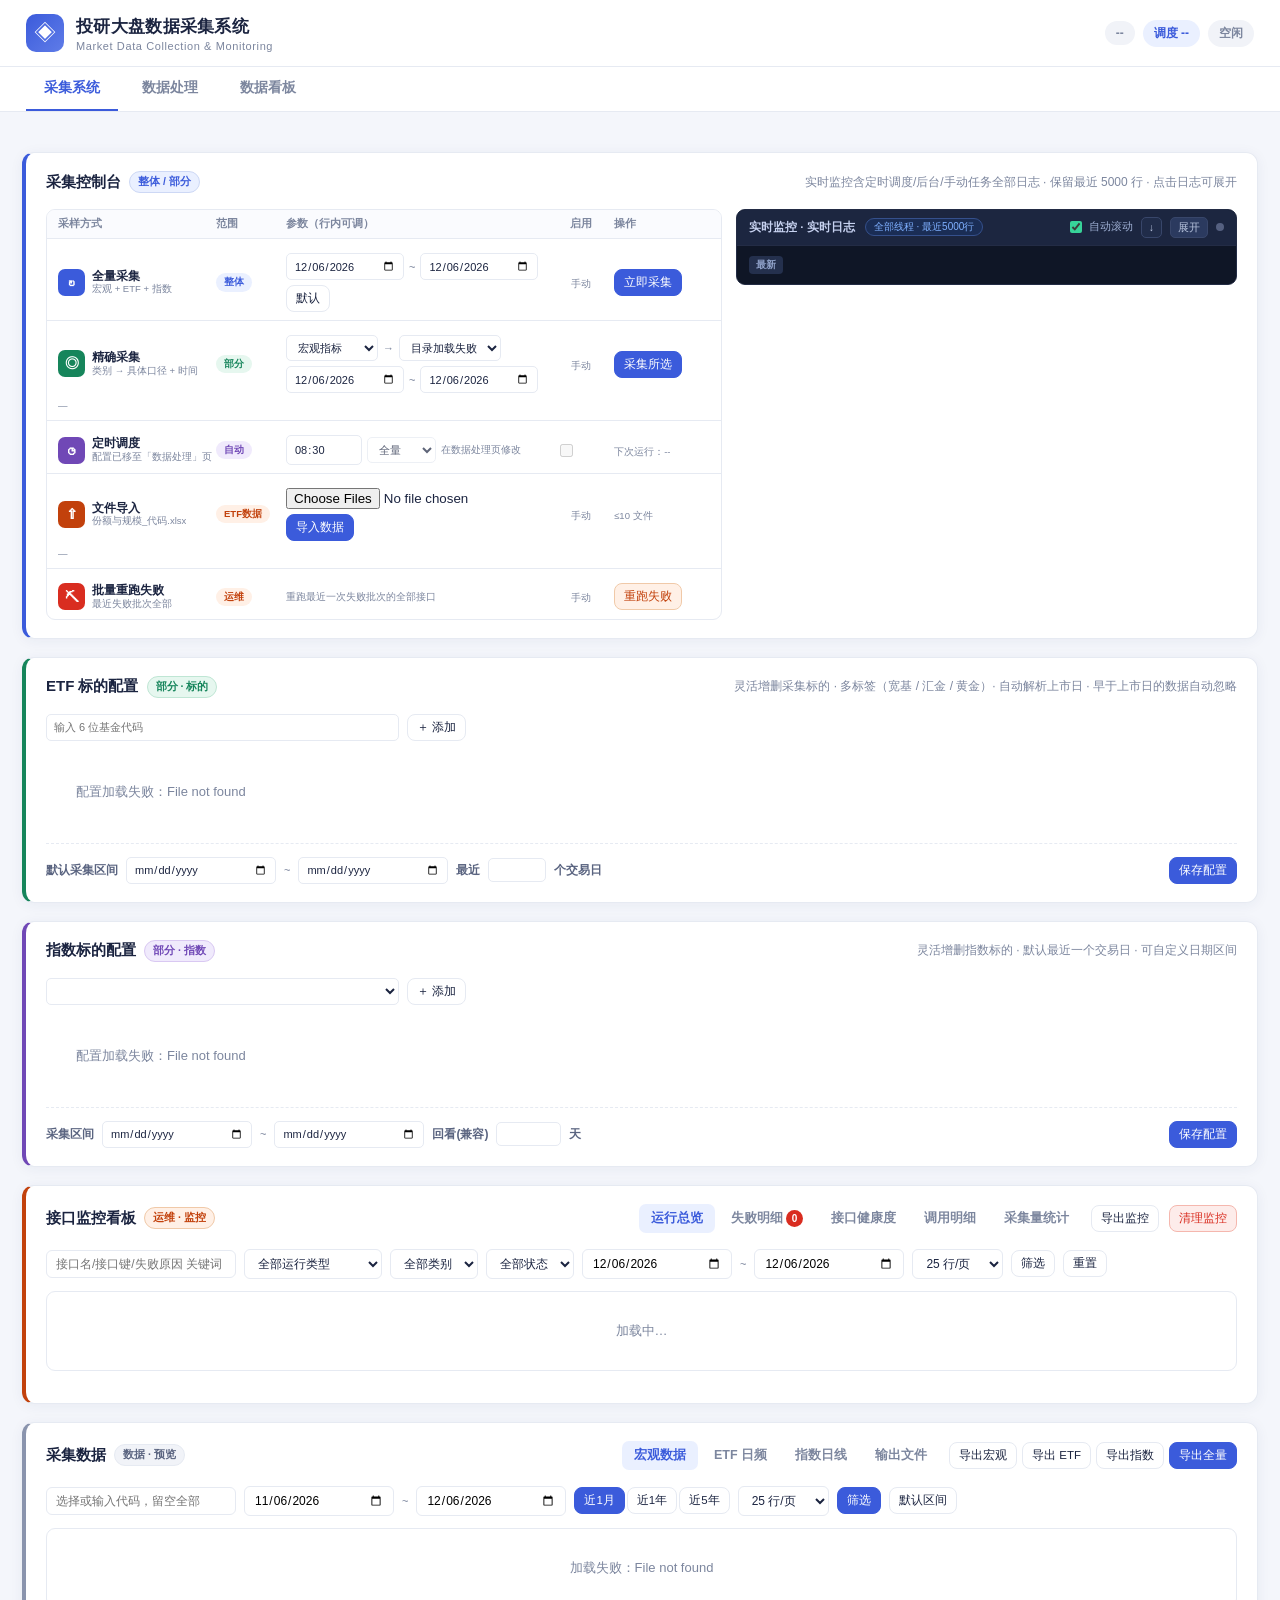
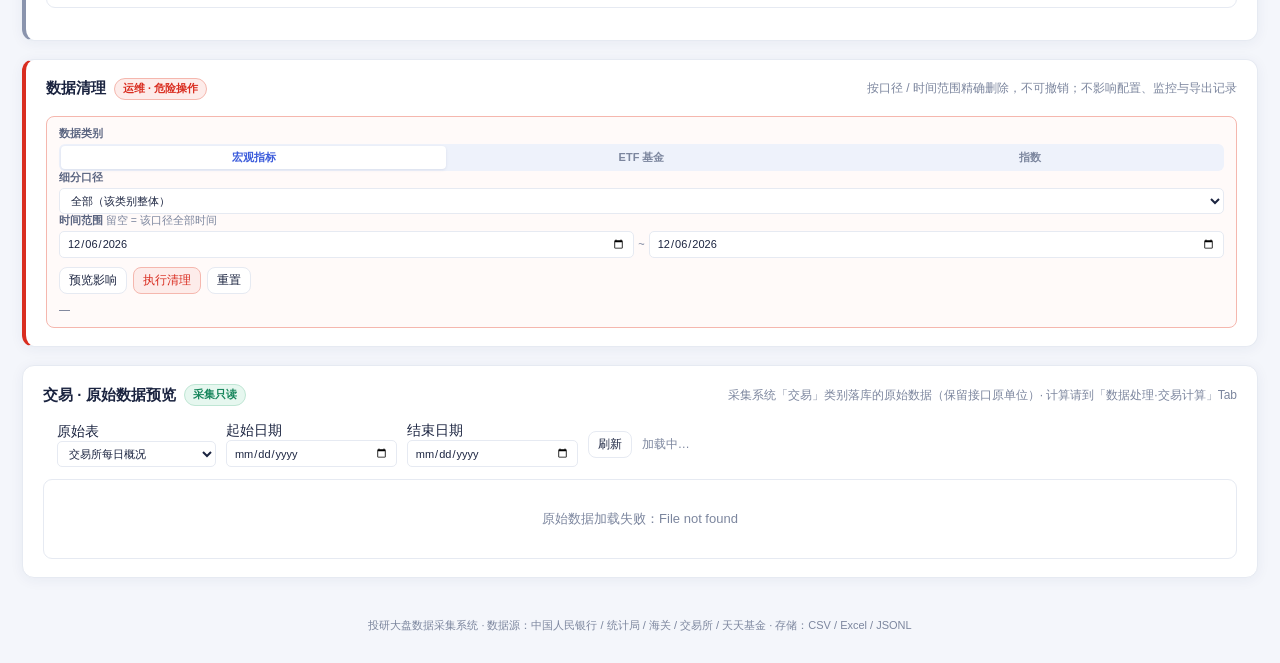
==== commit db12de60: "feat: 交易三段式 - 更新 static/index.html" ====
--- a/static/index.html
+++ b/static/index.html
@@ -77,6 +77,7 @@
               <option value="macro">宏观指标</option>
               <option value="etf">ETF 基金</option>
               <option value="index">指数</option>
+              <option value="trade">交易（原始数据）</option>
             </select>
             <span class="date-sep">→</span>
             <select id="precCode" class="prec-input s-code" title="第二步：选择该类别下的具体口径"><option value="">加载中…</option></select>
@@ -410,6 +411,31 @@
       <div class="clean-result" id="cleanResult">—</div>
     </div>
   </section>
+
+  <!-- 交易原始数据预览 -->
+  <section class="card module-trade-preview">
+    <div class="card-head">
+      <div class="title-group">
+        <h2>交易 · 原始数据预览</h2>
+        <span class="module-chip part">采集只读</span>
+      </div>
+      <span class="hint">采集系统「交易」类别落库的原始数据（保留接口原单位）· 计算请到「数据处理·交易计算」Tab</span>
+    </div>
+    <div class="etf-calc-controls">
+      <label class="prec-field">原始表
+        <select id="tradeRawTable" class="prec-input">
+          <option value="exchange">交易所每日概况</option>
+          <option value="margin">两融账户</option>
+          <option value="snapshot">全A个股快照</option>
+        </select>
+      </label>
+      <label class="prec-field">起始日期 <input id="tradeRawStart" class="prec-input" type="date"></label>
+      <label class="prec-field">结束日期 <input id="tradeRawEnd" class="prec-input" type="date"></label>
+      <button type="button" class="btn tiny" id="tradeRawRefreshBtn">刷新</button>
+      <span class="hint" id="tradeRawMeta">加载中…</span>
+    </div>
+    <div class="table-wrap tall" id="tradeRawTableWrap"><div class="empty">加载中…</div></div>
+  </section>
   </div><!-- /collectModule -->
 
   <!-- 数据处理模块：与采集系统共用本页，顶部导航切换 -->
@@ -425,6 +451,7 @@
     <div class="tabs" id="derivedSubTabs" style="padding: 4px 14px 0">
       <button type="button" class="tab active" data-subtab="calc">派生指标</button>
       <button type="button" class="tab" data-subtab="etf">ETF 计算</button>
+      <button type="button" class="tab" data-subtab="trade">交易计算</button>
     </div>
     <div id="derivedCalcPanel">
     <!-- 触发控制区：定时调度（主）+ 手动重算（兜底） -->
@@ -538,6 +565,54 @@
       </div>
       <div class="etf-calc-total" id="etfCalcTotal"></div>
       <div class="table-wrap tall" id="etfCalcTable"><div class="empty">加载中…</div></div>
+
+      <div class="etf-calc-subhead">
+        <h3>汇金维度 · 每个交易日总份额</h3>
+        <span class="hint">份额存量口径：按交易日汇总 23 只汇金 ETF 的份额合计 · 点击某天展开当日各 ETF 份额明细</span>
+      </div>
+      <div class="etf-calc-total" id="etfCalcSharesTotal"></div>
+      <div class="table-wrap tall" id="etfCalcSharesTable"><div class="empty">加载中…</div></div>
+    </div>
+
+    <!-- 交易计算子面板（计算层：从原始表派生 10 指标） -->
+    <div id="tradeCalcPanel" hidden>
+      <div class="etf-calc-head">
+        <h3>交易计算 · 从原始表派生 10 项指标</h3>
+        <span class="hint">原始数据由采集系统「交易」Tab 落库 · 本页计算后写入 trade_observation 宽表 · 看板「交易」Tab 读取</span>
+      </div>
+      <div class="trigger-grid">
+        <div class="trigger-card">
+          <div class="tc-head"><h3>🔁 手动重算 <small>兜底</small></h3><span class="pill" id="tradeCalcBadge">--</span></div>
+          <div class="tc-body">
+            <div class="tc-row">
+              <button type="button" class="btn tiny primary" id="tradeRecomputeAllBtn">重新计算全部</button>
+              <label class="prec-field">按交易日
+                <input id="tradeRecalcDate" class="prec-input" type="date">
+              </label>
+              <button type="button" class="btn tiny" id="tradeRecalcDateBtn">重算该日</button>
+            </div>
+            <div class="tc-note">全量重算整表替换（清理陈旧行）；按日重算只覆盖该交易日，不影响其他日。差分/占比分母始终基于原始值计算。</div>
+          </div>
+        </div>
+        <div class="trigger-card">
+          <div class="tc-head"><h3>📊 原始数据覆盖</h3></div>
+          <div class="tc-body">
+            <div class="tc-row"><span class="hint" id="tradeCoverage">加载中…</span></div>
+            <div class="tc-note">三类原始表：交易所概况 / 两融账户 / 全A个股快照。快照仅当日不可回溯，集中度与涨跌家数自采集日起累计。</div>
+          </div>
+        </div>
+      </div>
+      <div class="etf-formula-note">
+        <div><b>全A成交额</b> = 沪成交金额(亿元) + 深成交金额(元)÷1e8</div>
+        <div><b>成交集中度(前5%)</b> = 个股成交额降序前 5% 之和 ÷ 全A成交额 ×100% · <b>两融余额</b> = 融资余额 + 融券余额</div>
+        <div><b>融资余额占流通市值比</b> = 融资余额 ÷（沪流通市值 + 深流通市值÷1e8）×100% · <b>融资买入额占比</b> = 融资买入额 ÷ 全A成交额 ×100%</div>
+        <div><b>融资保证金比例</b> 为政策阶梯常量（当前 80%），按交易日匹配生效值 · <b>涨跌家数</b> 由快照涨跌幅统计</div>
+      </div>
+      <div class="etf-calc-subhead">
+        <h3>10 项指标最新值</h3>
+        <span class="hint" id="tradeLatestMeta">加载中…</span>
+      </div>
+      <div class="table-wrap tall" id="tradeLatestTable"><div class="empty">加载中…</div></div>
     </div>
   </section>
 
@@ -545,7 +620,7 @@
   <section class="card module-dashboard" id="dashboardModule" hidden>
     <div class="card-head">
       <div class="title-group">
-        <span class="module-chip auto">宏观 8 图 · ETF 4 图</span>
+        <span class="module-chip auto">宏观 8 图 · ETF 4 图 · 交易 2 图</span>
       </div>
       <span class="hint">与采集系统共用数据源 · 图表随派生指标定时重算自动更新</span>
     </div>
@@ -553,6 +628,7 @@
       <div class="tabs" id="dashboardTabs">
         <button class="tab active" data-tab="macro">宏观指标</button>
         <button class="tab" data-tab="etf">ETF 维度</button>
+        <button class="tab" data-tab="trade">交易</button>
       </div>
       <div class="dashboard-toolbar-right">
         <button type="button" class="btn tiny" id="dashboardRefreshBtn">刷新图表</button>
@@ -578,29 +654,52 @@
 
     <div id="dashboardEtfPanel" hidden>
       <div class="dashboard-controls">
-        <label class="prec-field">ETF 范围
-          <select id="dashboardEtfMonths" class="prec-input">
-            <option value="6">近半年</option>
-            <option value="12" selected>近1年</option>
-            <option value="36">近3年</option>
-            <option value="60">近5年</option>
-            <option value="0">全部</option>
-          </select>
-        </label>
         <label class="prec-field">叠加指数
           <select id="dashboardOverlayIndex" class="prec-input" title="汇金图上方叠加的指数日线">
             <option value="000001">上证指数</option>
           </select>
         </label>
         <label class="prec-field">开始日期
-          <input id="dashboardEtfStart" class="prec-input" type="date" title="自定义起始日期，优先于快捷范围">
+          <input id="dashboardEtfStart" class="prec-input" type="date" title="自定义起始日期">
         </label>
         <label class="prec-field">结束日期
-          <input id="dashboardEtfEnd" class="prec-input" type="date" title="自定义结束日期，优先于快捷范围">
+          <input id="dashboardEtfEnd" class="prec-input" type="date" title="自定义结束日期">
         </label>
-        <span class="hint">按汇金 / 黄金标签汇总较上一交易日的流通份额与申赎净流入；自定义日期优先于快捷范围</span>
+        <div class="etf-range-quick" id="dashboardEtfRangeBtns" role="group" aria-label="ETF 快捷范围">
+          <button type="button" class="etf-range-btn" data-months="6">近半年</button>
+          <button type="button" class="etf-range-btn active" data-months="12">近1年</button>
+          <button type="button" class="etf-range-btn" data-months="36">近3年</button>
+          <button type="button" class="etf-range-btn" data-months="60">近5年</button>
+          <button type="button" class="etf-range-btn" data-months="120">近10年</button>
+        </div>
+        <span class="hint">点选快捷范围后日期框自动回显真实区间；手改日期即进入自定义</span>
+        <!-- 隐藏状态载体：数字=快捷月份，custom=自定义，0=全部；供既有联动逻辑读取 -->
+        <select id="dashboardEtfMonths" style="display:none" aria-hidden="true">
+          <option value="6">近半年</option>
+          <option value="12" selected>近1年</option>
+          <option value="36">近3年</option>
+          <option value="60">近5年</option>
+          <option value="120">近10年</option>
+          <option value="0">全部</option>
+          <option value="custom">自定义</option>
+        </select>
       </div>
       <div class="dashboard-grid" id="etfCharts"></div>
+    </div>
+
+    <div id="dashboardTradePanel" hidden>
+      <div class="dashboard-controls">
+        <label class="prec-field">交易日范围
+          <select id="dashboardTradeDays" class="prec-input" title="展示最近 N 个交易日">
+            <option value="60" selected>近60交易日</option>
+            <option value="20">近20交易日</option>
+            <option value="120">近120交易日</option>
+            <option value="0">全部</option>
+          </select>
+        </label>
+        <span class="hint">数据来源：交易原始表经数据处理·交易 Tab 计算 · 图1 成交/集中度/涨跌家数、图2 两融核心指标</span>
+      </div>
+      <div class="dashboard-grid" id="tradeCharts"></div>
     </div>
   </section>
 </main>
--- a/static/style.css
+++ b/static/style.css
@@ -83,10 +83,19 @@
   background: var(--card); border: 1px solid var(--line); border-radius: 12px;
   padding: 16px 18px; box-shadow: var(--shadow);
 }
+.stat { display: flex; flex-direction: column; }
 .stat-label { font-size: 12px; color: var(--muted); margin-bottom: 8px; }
 .stat-value { font-size: 26px; font-weight: 750; letter-spacing: -.5px; }
 .stat-sub { font-size: 11px; color: var(--muted); margin-top: 6px; }
 .stat.alert .stat-value { color: var(--danger); }
+/* 数据卡三栏：大数字=采集总数，下方两格=指标数 / 当日新增 */
+.stat-metrics { display: flex; gap: 8px; margin-top: 10px; }
+.stat-metrics .metric {
+  flex: 1; min-width: 0; background: var(--bg, #f6f7f9); border-radius: 7px;
+  padding: 6px 8px; display: flex; flex-direction: column; gap: 2px;
+}
+.stat-metrics .metric-k { font-size: 10px; color: var(--muted); white-space: nowrap; }
+.stat-metrics .metric-v { font-size: 14px; font-weight: 700; color: var(--text, #1f2430); white-space: nowrap; }
 
 .card {
   background: var(--card); border: 1px solid var(--line); border-radius: 12px;
@@ -542,6 +551,17 @@
   display: flex; align-items: center; gap: 12px; flex-wrap: wrap;
   padding: 2px 0 4px;
 }
+/* ETF 快捷范围：结束日期后的一排按钮，选中项高亮 */
+.etf-range-quick { display: inline-flex; gap: 4px; align-items: center; }
+/* 与 .prec-input（日期框）同款：白底、细边框、深色常规字、相同内边距 */
+.etf-range-btn {
+  border: 1px solid var(--line); background: #fff; color: var(--ink);
+  padding: 5px 7px; height: 27px; border-radius: 5px;
+  font-size: 11px; font-weight: 400; line-height: 1.4;
+  cursor: pointer; font-family: inherit; white-space: nowrap;
+}
+.etf-range-btn:hover { border-color: var(--brand); color: var(--brand); }
+.etf-range-btn.active { background: var(--brand-soft); color: var(--brand); border-color: var(--brand); font-weight: 600; }
 .dashboard-section-title {
   display: flex; align-items: baseline; gap: 10px;
   margin-top: 6px; padding-bottom: 7px; border-bottom: 1px solid var(--line);
@@ -656,6 +676,20 @@
 #etfCalcTable .up { color: #c0392b; font-weight: 600; }
 #etfCalcTable .down { color: #16855b; font-weight: 600; }
 #etfCalcTable tbody tr:nth-child(odd) > td { background: #fafbff; }
+/* 数据处理 ETF：每个交易日总份额（存量口径）子区块 */
+.etf-calc-subhead {
+  margin: 20px 14px 10px; padding-top: 16px; border-top: 1px dashed var(--line);
+  display: flex; align-items: baseline; gap: 12px; flex-wrap: wrap;
+}
+.etf-calc-subhead h3 { margin: 0; font-size: 14px; }
+#etfCalcSharesTable { margin: 0 14px 14px; }
+#etfCalcSharesTable th, #etfCalcSharesTable td { text-align: center; font-variant-numeric: tabular-nums; }
+#etfCalcSharesTable th { font-weight: 600; color: var(--text); }
+#etfCalcSharesTable .up { color: #c0392b; font-weight: 600; }
+#etfCalcSharesTable .down { color: #16855b; font-weight: 600; }
+#etfCalcSharesTable tbody tr:nth-child(odd) > td { background: #fafbff; }
+/* 看板：总份额卡片内嵌的累计变化曲线 */
+.chart-box-cum { height: 250px; }
 #etfCalcTable tbody tr:hover > td { background: #eef3ff; }
 
 @media (max-width: 860px) {
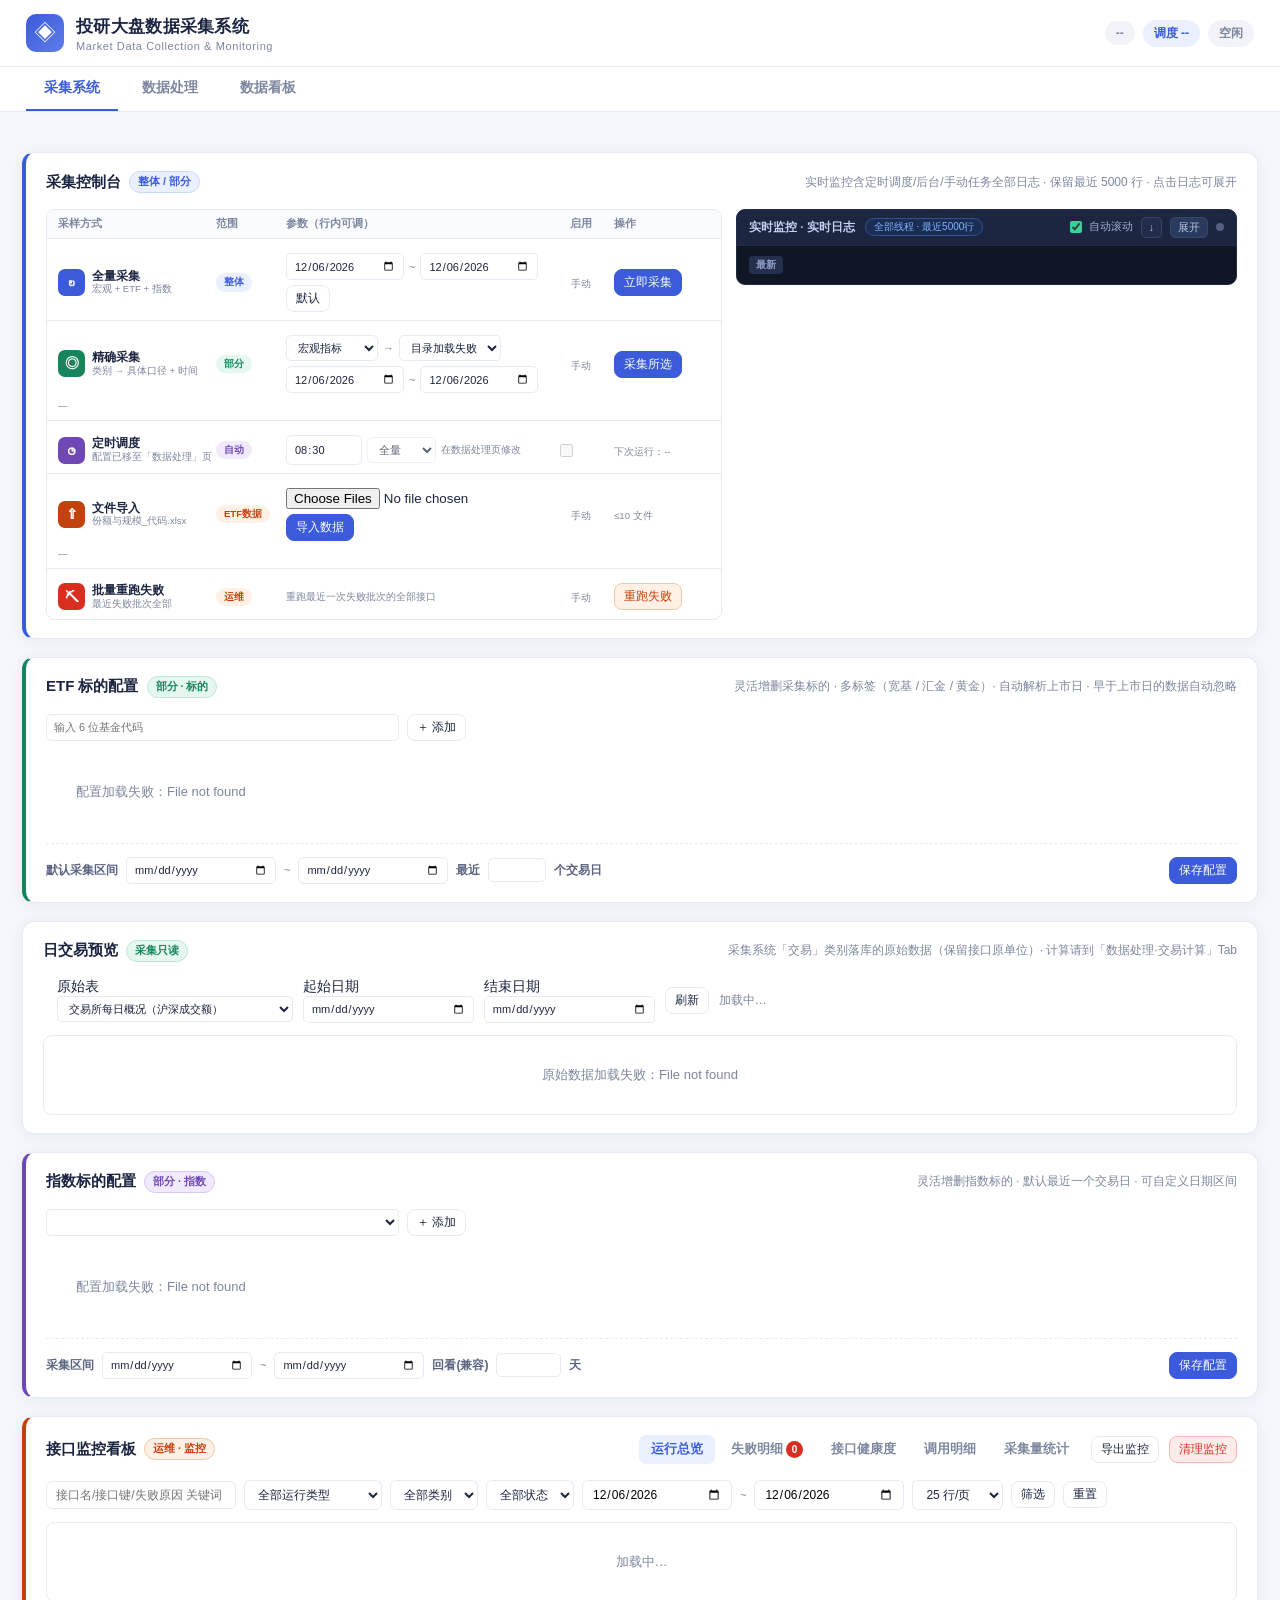
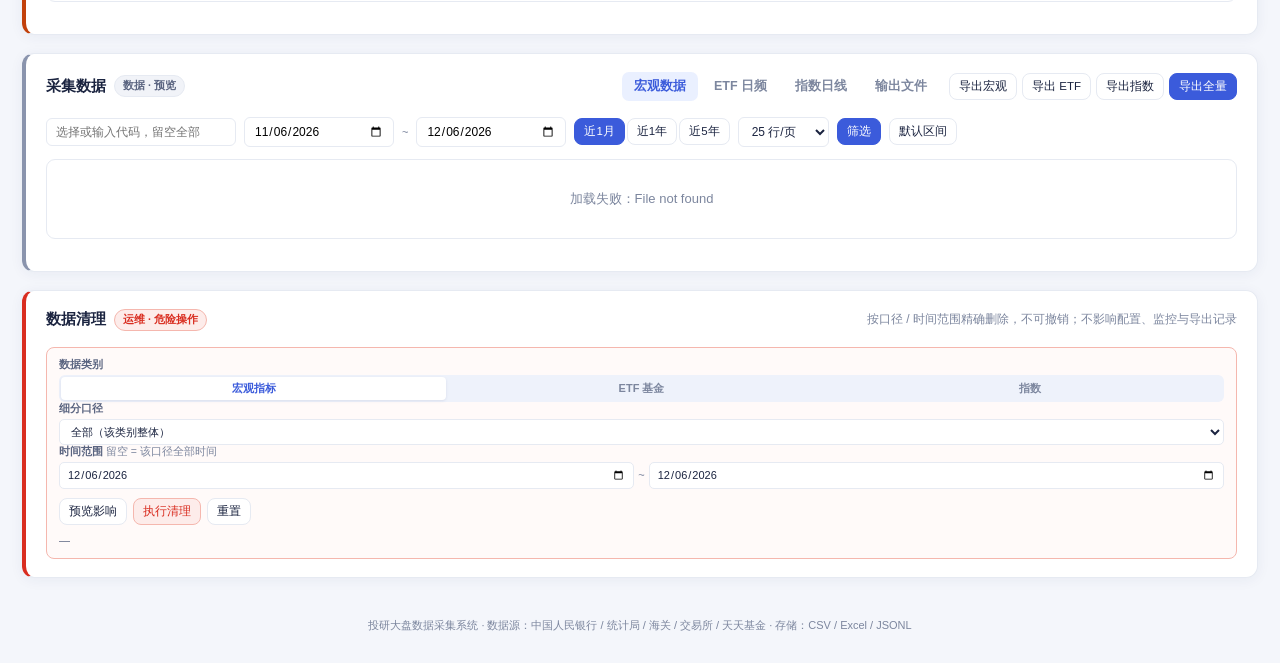
==== commit 7f6969a9: "ETF上市日期缓存优化 + 采集日交易预览 + 看板两融双图联动" ====
--- a/static/index.html
+++ b/static/index.html
@@ -195,6 +195,33 @@
         </div>
       </div>
     </div>
+  </section>
+
+  <!-- 日交易预览（紧跟 ETF 之后，采集层只读原始表） -->
+  <section class="card module-trade-preview" id="tradePreviewCard">
+    <div class="card-head">
+      <div class="title-group">
+        <h2>日交易预览</h2>
+        <span class="module-chip part">采集只读</span>
+      </div>
+      <span class="hint">采集系统「交易」类别落库的原始数据（保留接口原单位）· 计算请到「数据处理·交易计算」Tab</span>
+    </div>
+    <div class="etf-calc-controls">
+      <label class="prec-field">原始表
+        <select id="tradeRawTable" class="prec-input">
+          <option value="exchange">交易所每日概况（沪深成交额）</option>
+          <option value="margin">两融账户</option>
+          <option value="snapshot">全A个股快照</option>
+          <option value="breadth">市场宽度（涨跌家数）</option>
+          <option value="congestion">成交集中度（前5%）</option>
+        </select>
+      </label>
+      <label class="prec-field">起始日期 <input id="tradeRawStart" class="prec-input" type="date"></label>
+      <label class="prec-field">结束日期 <input id="tradeRawEnd" class="prec-input" type="date"></label>
+      <button type="button" class="btn tiny" id="tradeRawRefreshBtn">刷新</button>
+      <span class="hint" id="tradeRawMeta">加载中…</span>
+    </div>
+    <div class="table-wrap tall" id="tradeRawTableWrap"><div class="empty">加载中…</div></div>
   </section>
 
   <!-- 指数标的配置 -->
@@ -412,30 +439,6 @@
     </div>
   </section>
 
-  <!-- 交易原始数据预览 -->
-  <section class="card module-trade-preview">
-    <div class="card-head">
-      <div class="title-group">
-        <h2>交易 · 原始数据预览</h2>
-        <span class="module-chip part">采集只读</span>
-      </div>
-      <span class="hint">采集系统「交易」类别落库的原始数据（保留接口原单位）· 计算请到「数据处理·交易计算」Tab</span>
-    </div>
-    <div class="etf-calc-controls">
-      <label class="prec-field">原始表
-        <select id="tradeRawTable" class="prec-input">
-          <option value="exchange">交易所每日概况</option>
-          <option value="margin">两融账户</option>
-          <option value="snapshot">全A个股快照</option>
-        </select>
-      </label>
-      <label class="prec-field">起始日期 <input id="tradeRawStart" class="prec-input" type="date"></label>
-      <label class="prec-field">结束日期 <input id="tradeRawEnd" class="prec-input" type="date"></label>
-      <button type="button" class="btn tiny" id="tradeRawRefreshBtn">刷新</button>
-      <span class="hint" id="tradeRawMeta">加载中…</span>
-    </div>
-    <div class="table-wrap tall" id="tradeRawTableWrap"><div class="empty">加载中…</div></div>
-  </section>
   </div><!-- /collectModule -->
 
   <!-- 数据处理模块：与采集系统共用本页，顶部导航切换 -->
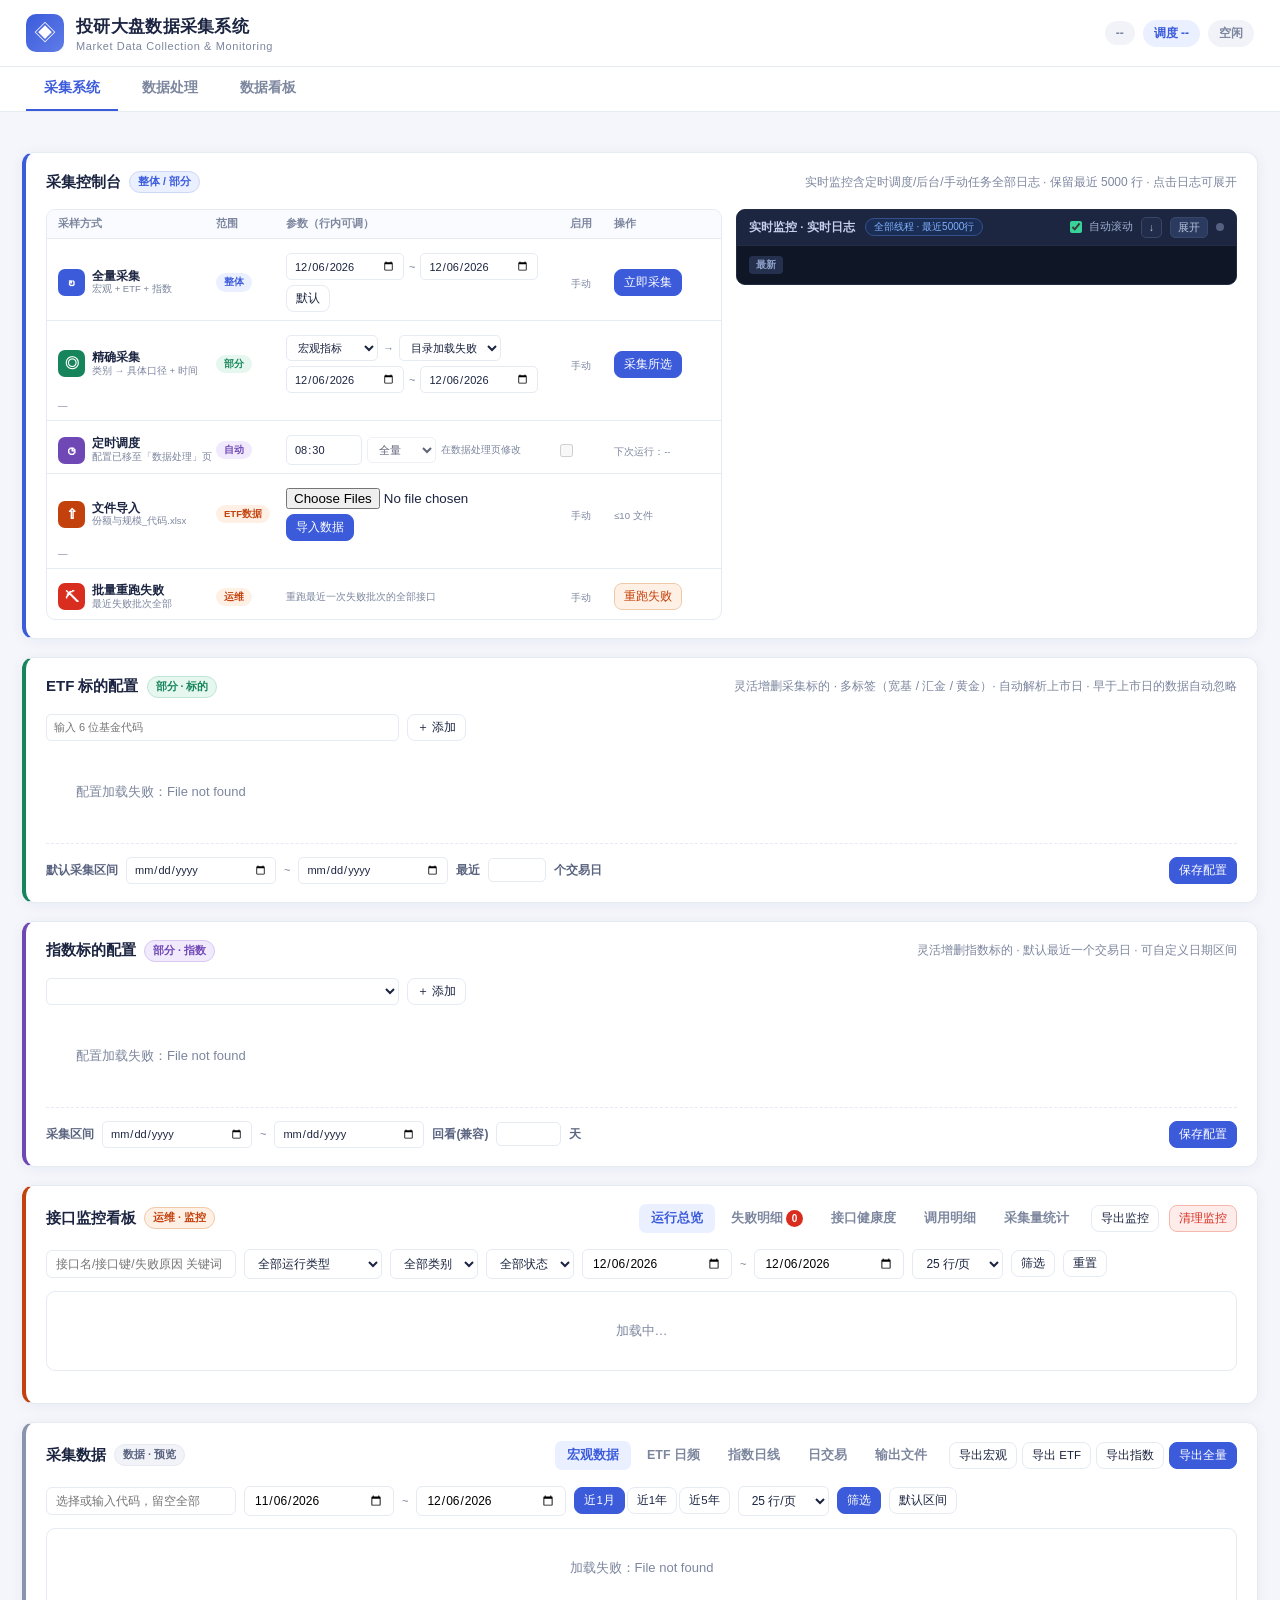
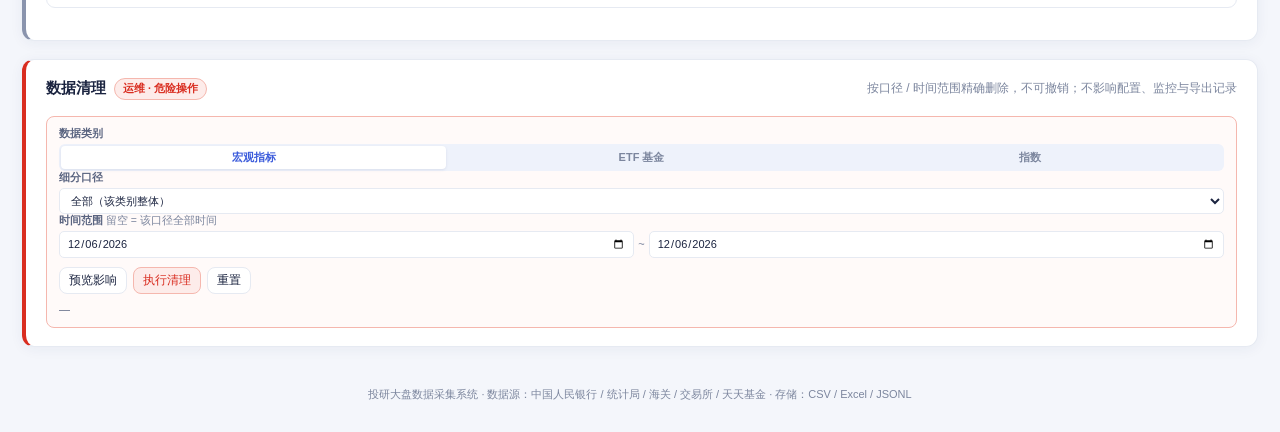
==== commit 3360478d: "采集数据卡新增日交易Tab（指数日线后）+ 交易两图等高上下对齐" ====
--- a/static/index.html
+++ b/static/index.html
@@ -195,33 +195,6 @@
         </div>
       </div>
     </div>
-  </section>
-
-  <!-- 日交易预览（紧跟 ETF 之后，采集层只读原始表） -->
-  <section class="card module-trade-preview" id="tradePreviewCard">
-    <div class="card-head">
-      <div class="title-group">
-        <h2>日交易预览</h2>
-        <span class="module-chip part">采集只读</span>
-      </div>
-      <span class="hint">采集系统「交易」类别落库的原始数据（保留接口原单位）· 计算请到「数据处理·交易计算」Tab</span>
-    </div>
-    <div class="etf-calc-controls">
-      <label class="prec-field">原始表
-        <select id="tradeRawTable" class="prec-input">
-          <option value="exchange">交易所每日概况（沪深成交额）</option>
-          <option value="margin">两融账户</option>
-          <option value="snapshot">全A个股快照</option>
-          <option value="breadth">市场宽度（涨跌家数）</option>
-          <option value="congestion">成交集中度（前5%）</option>
-        </select>
-      </label>
-      <label class="prec-field">起始日期 <input id="tradeRawStart" class="prec-input" type="date"></label>
-      <label class="prec-field">结束日期 <input id="tradeRawEnd" class="prec-input" type="date"></label>
-      <button type="button" class="btn tiny" id="tradeRawRefreshBtn">刷新</button>
-      <span class="hint" id="tradeRawMeta">加载中…</span>
-    </div>
-    <div class="table-wrap tall" id="tradeRawTableWrap"><div class="empty">加载中…</div></div>
   </section>
 
   <!-- 指数标的配置 -->
@@ -366,6 +339,7 @@
           <button class="tab active" data-tab="macro">宏观数据</button>
           <button class="tab" data-tab="etf">ETF 日频</button>
           <button class="tab" data-tab="index">指数日线</button>
+          <button class="tab" data-tab="trade">日交易</button>
           <button class="tab" data-tab="files">输出文件</button>
         </div>
         <div class="export-actions">
--- a/static/style.css
+++ b/static/style.css
@@ -576,6 +576,10 @@
 #etfCharts .chart-box:not(.chart-box-tall):not(.chart-box-overlay) { height: 360px; }
 /* 汇金叠加图：上下双 grid，需要更高画布容纳指数折线与净流入柱 */
 #etfCharts .chart-box-overlay { height: 470px; }
+/* 交易维度：一行一个图，日期轴有充足空间；两融双 grid 联动图额外加高 */
+#tradeCharts { grid-template-columns: 1fr; }
+#tradeCharts .chart-box { height: 360px; }
+#tradeCharts [data-chart-id="trade_margin"] { height: 460px; }
 .chart-card {
   border: 1px solid var(--line); border-radius: 10px; background: #fff;
   overflow: hidden; box-shadow: var(--shadow);
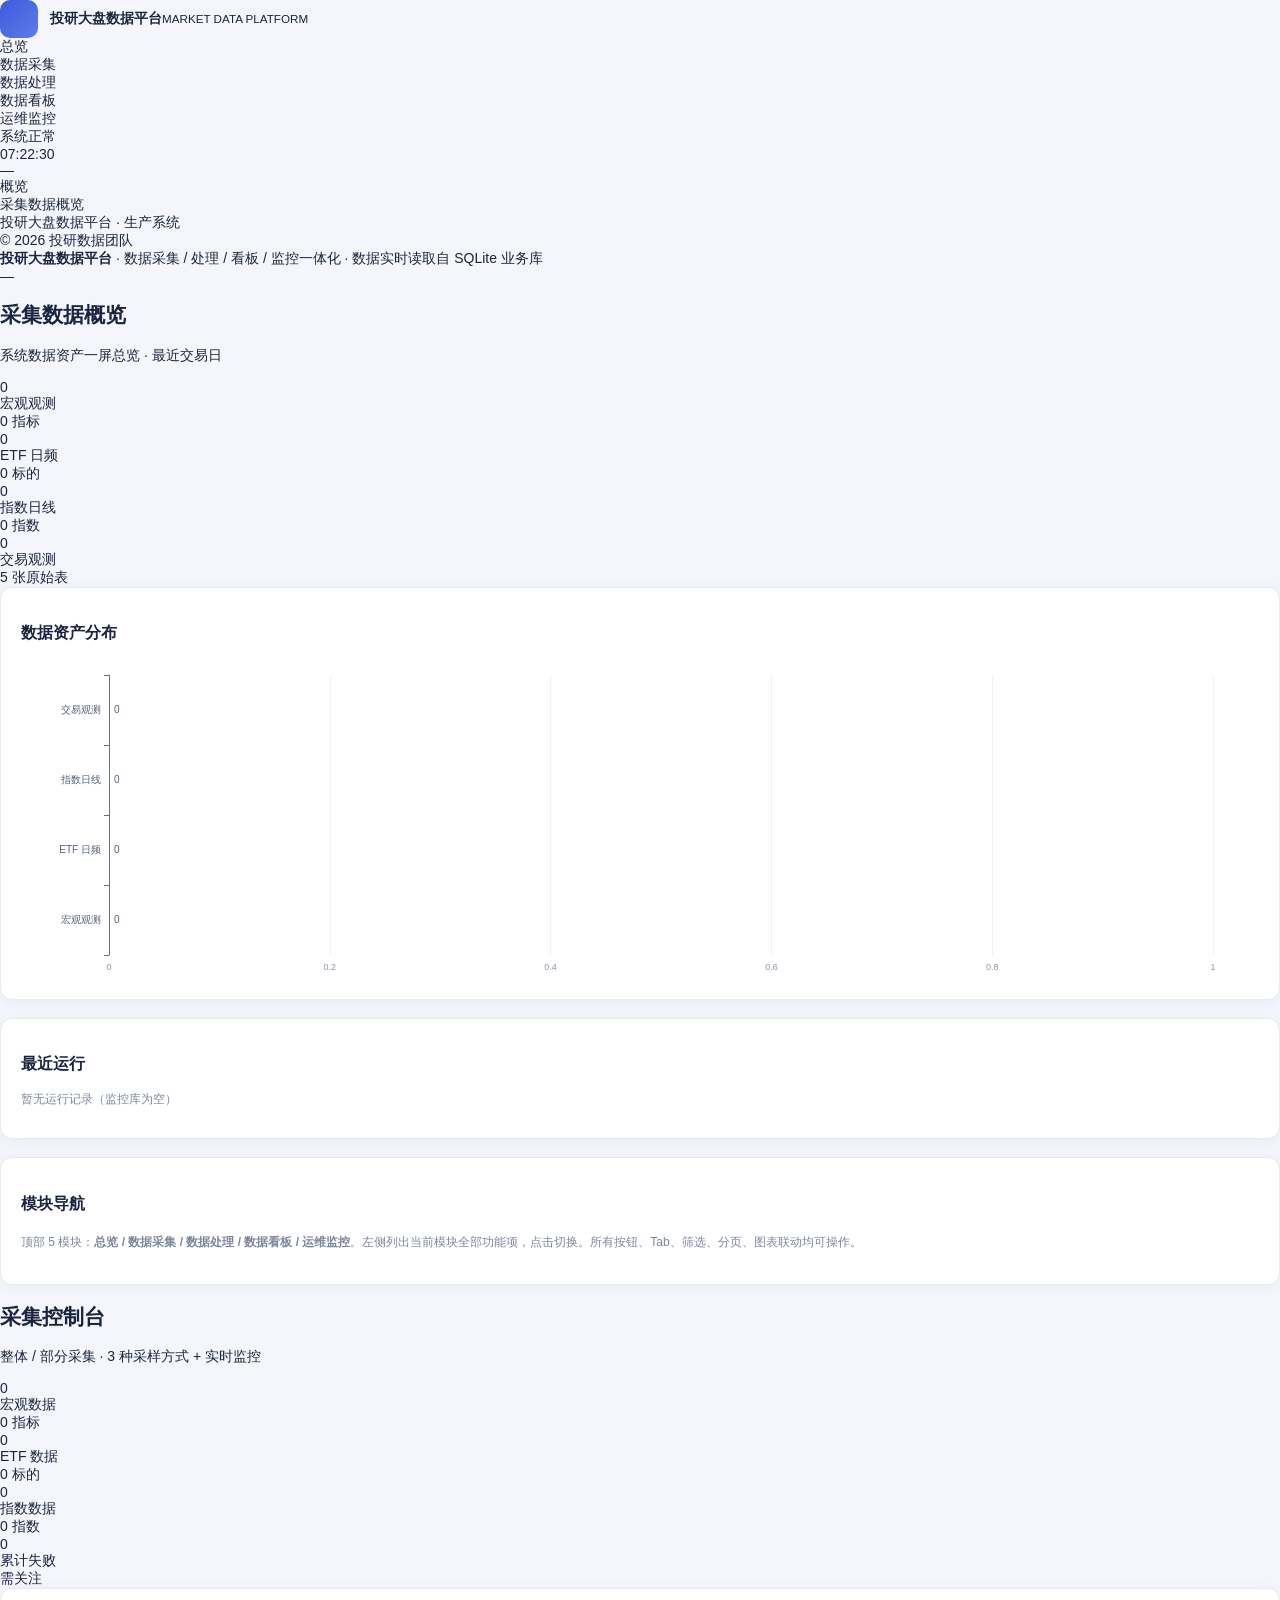
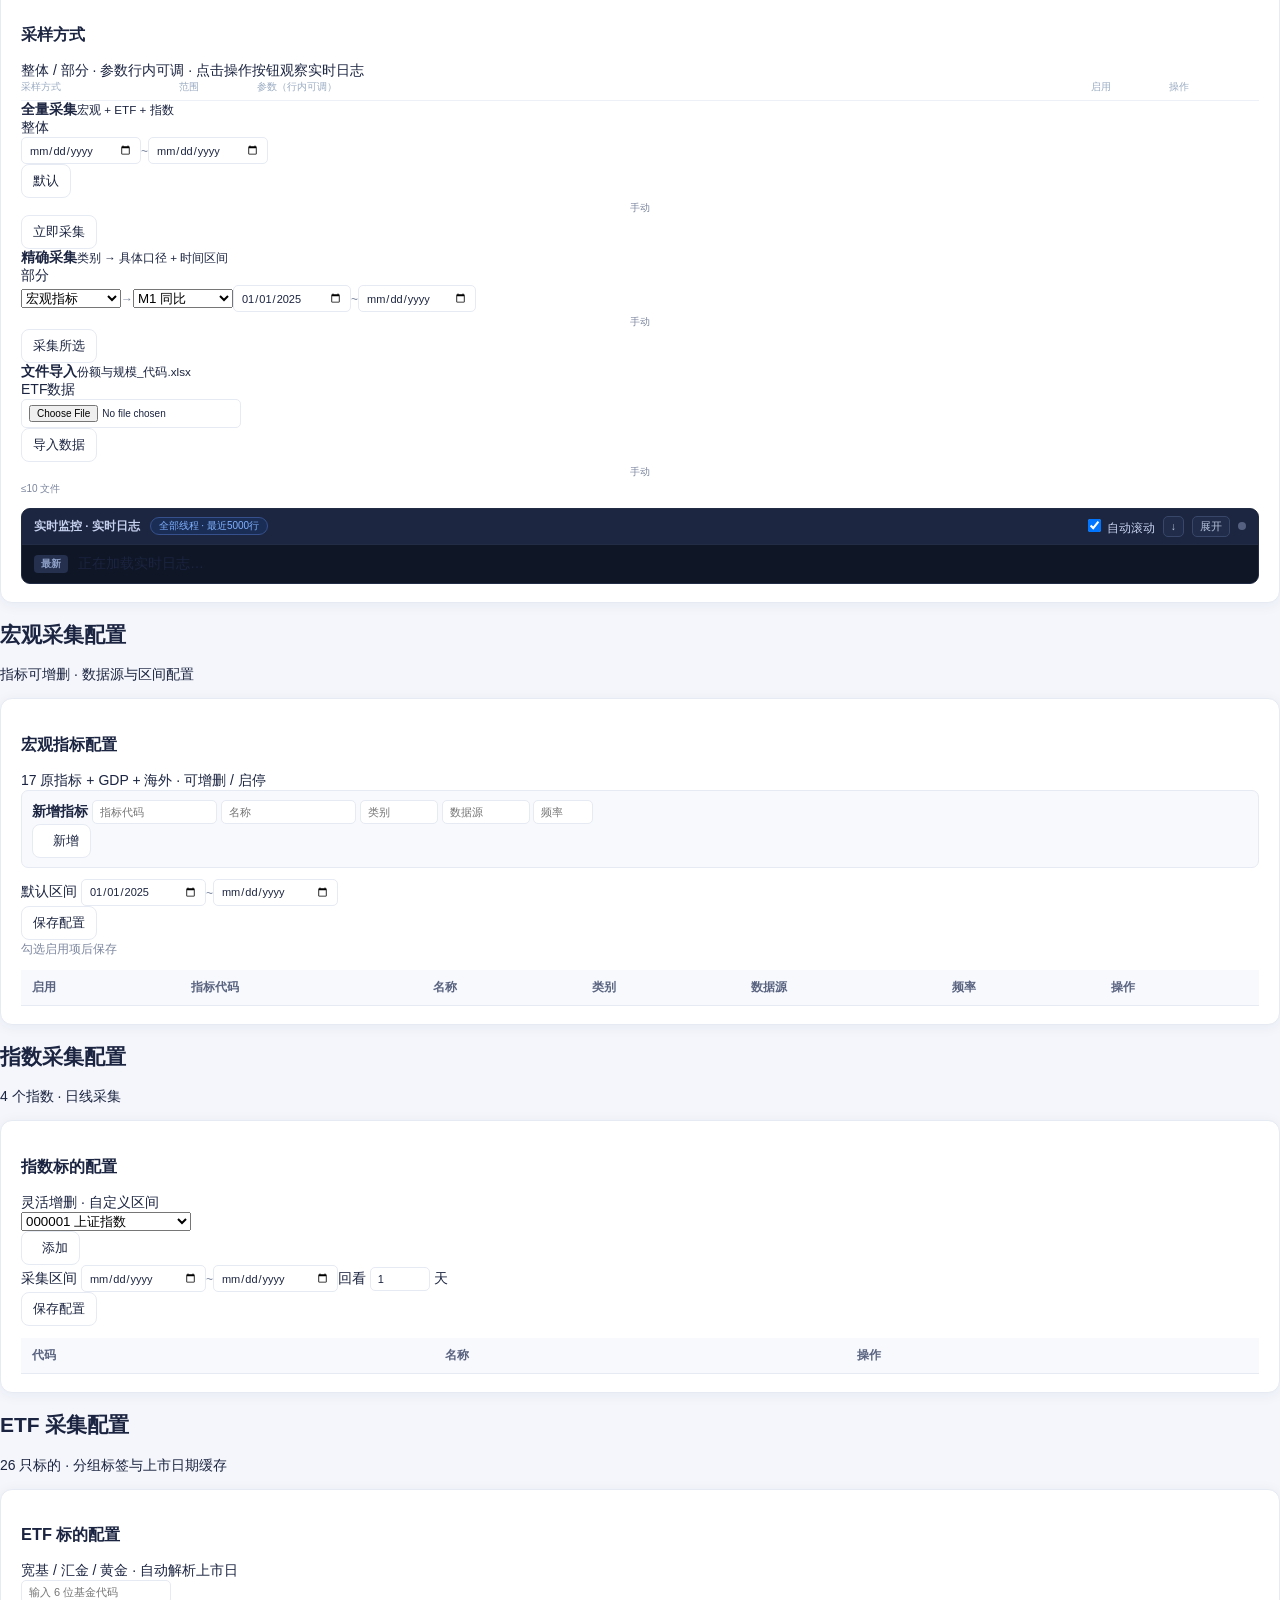
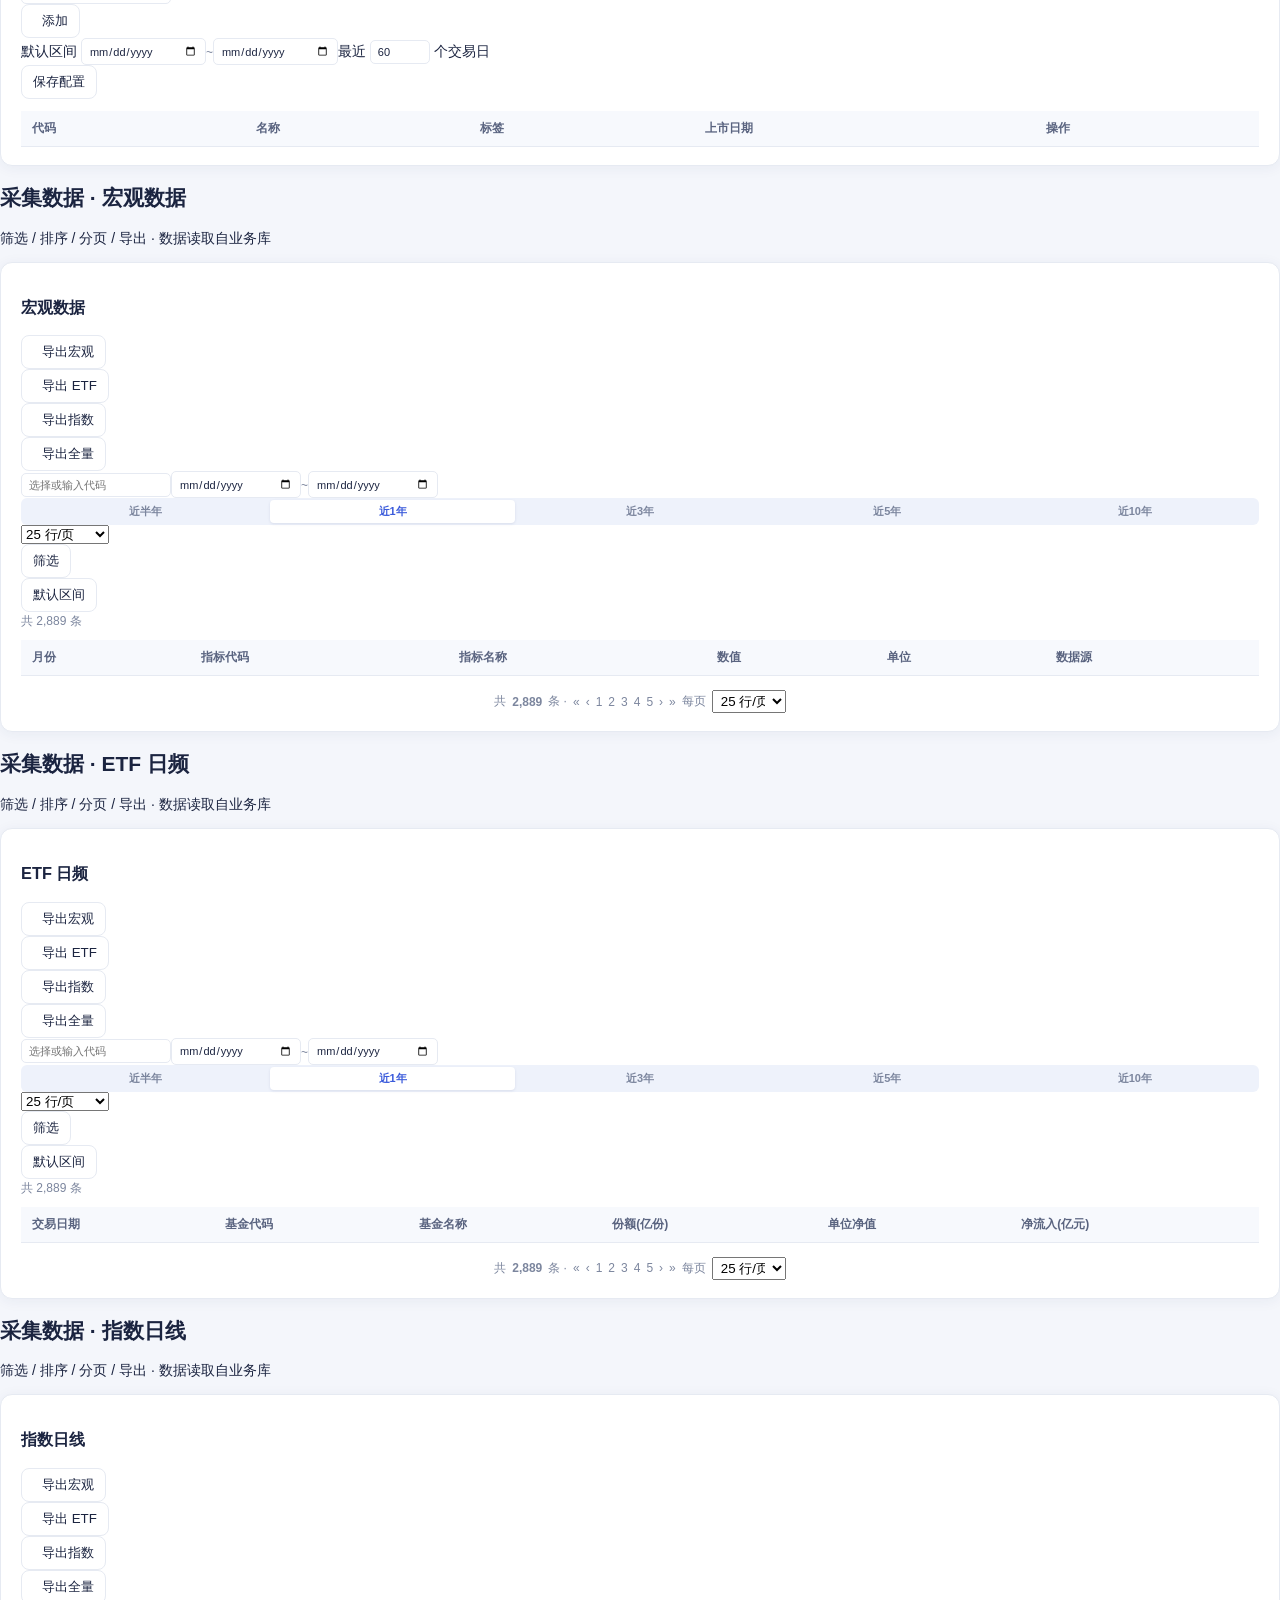
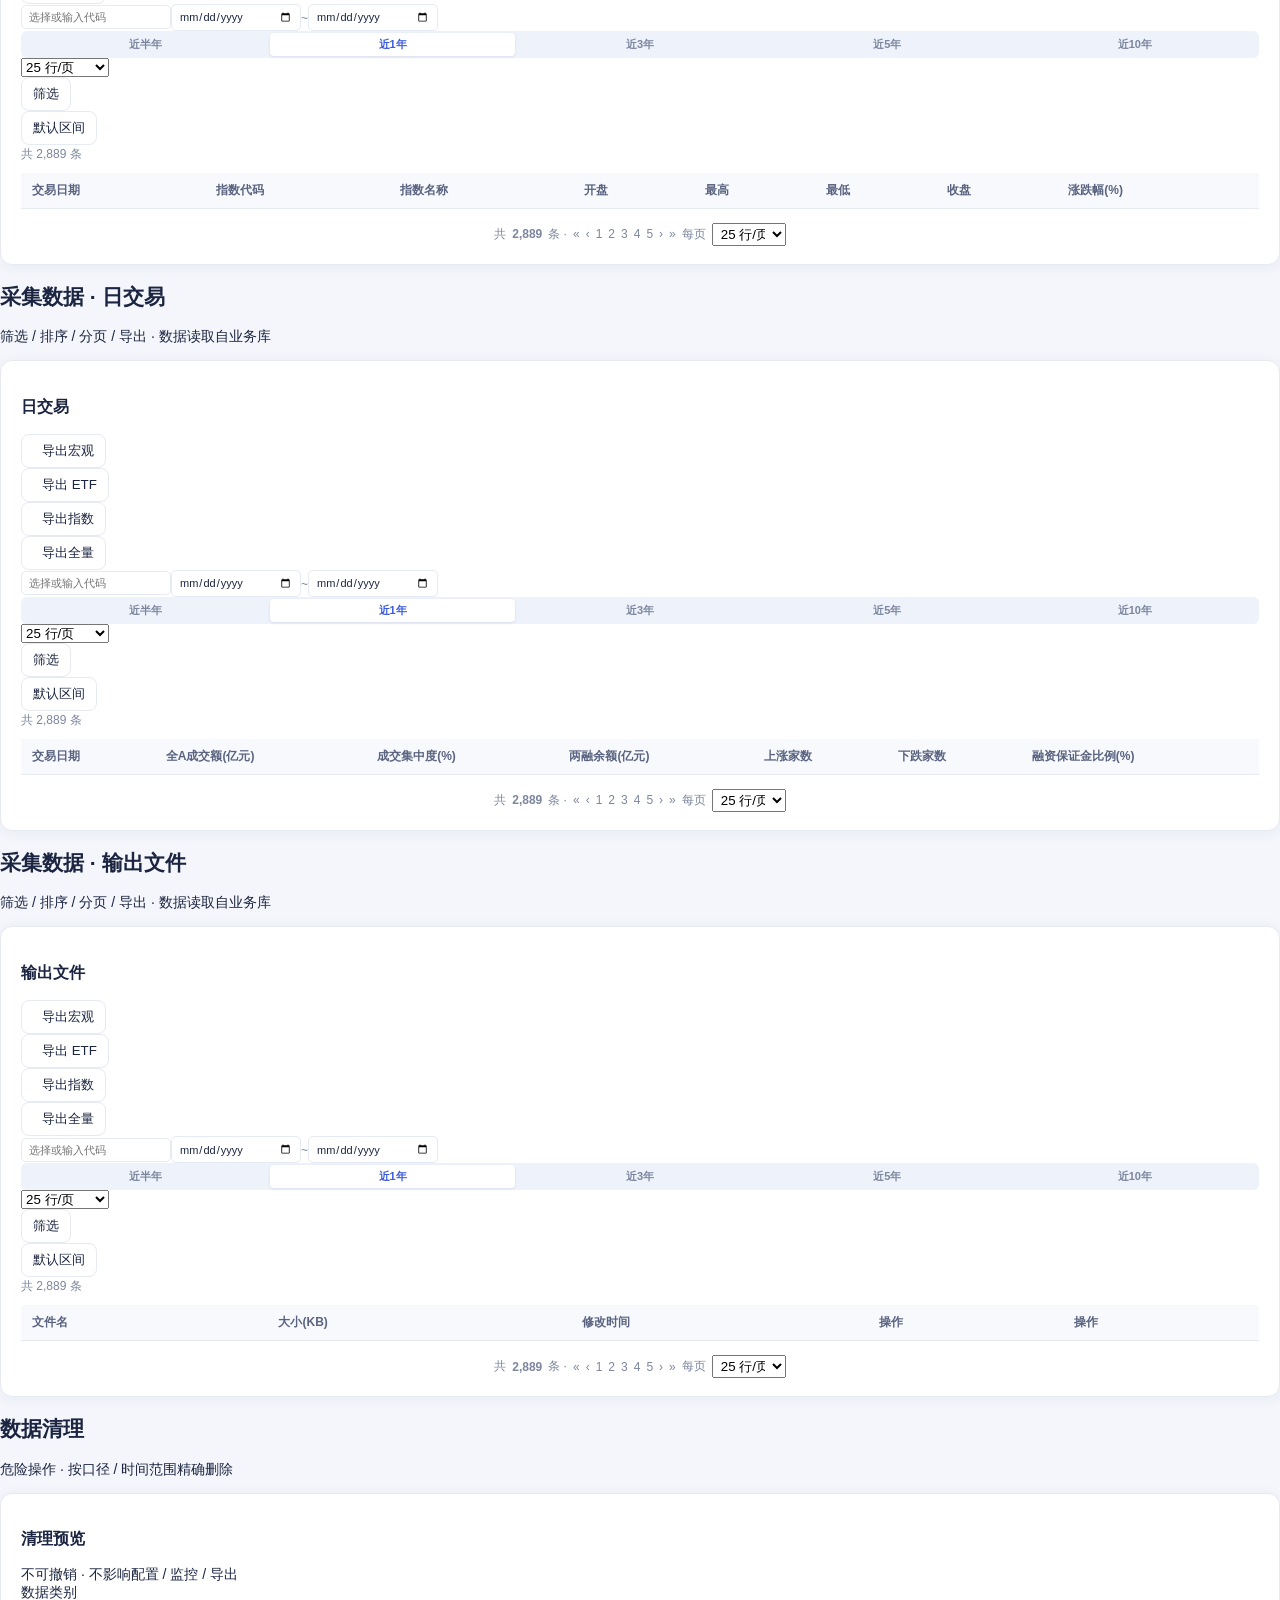
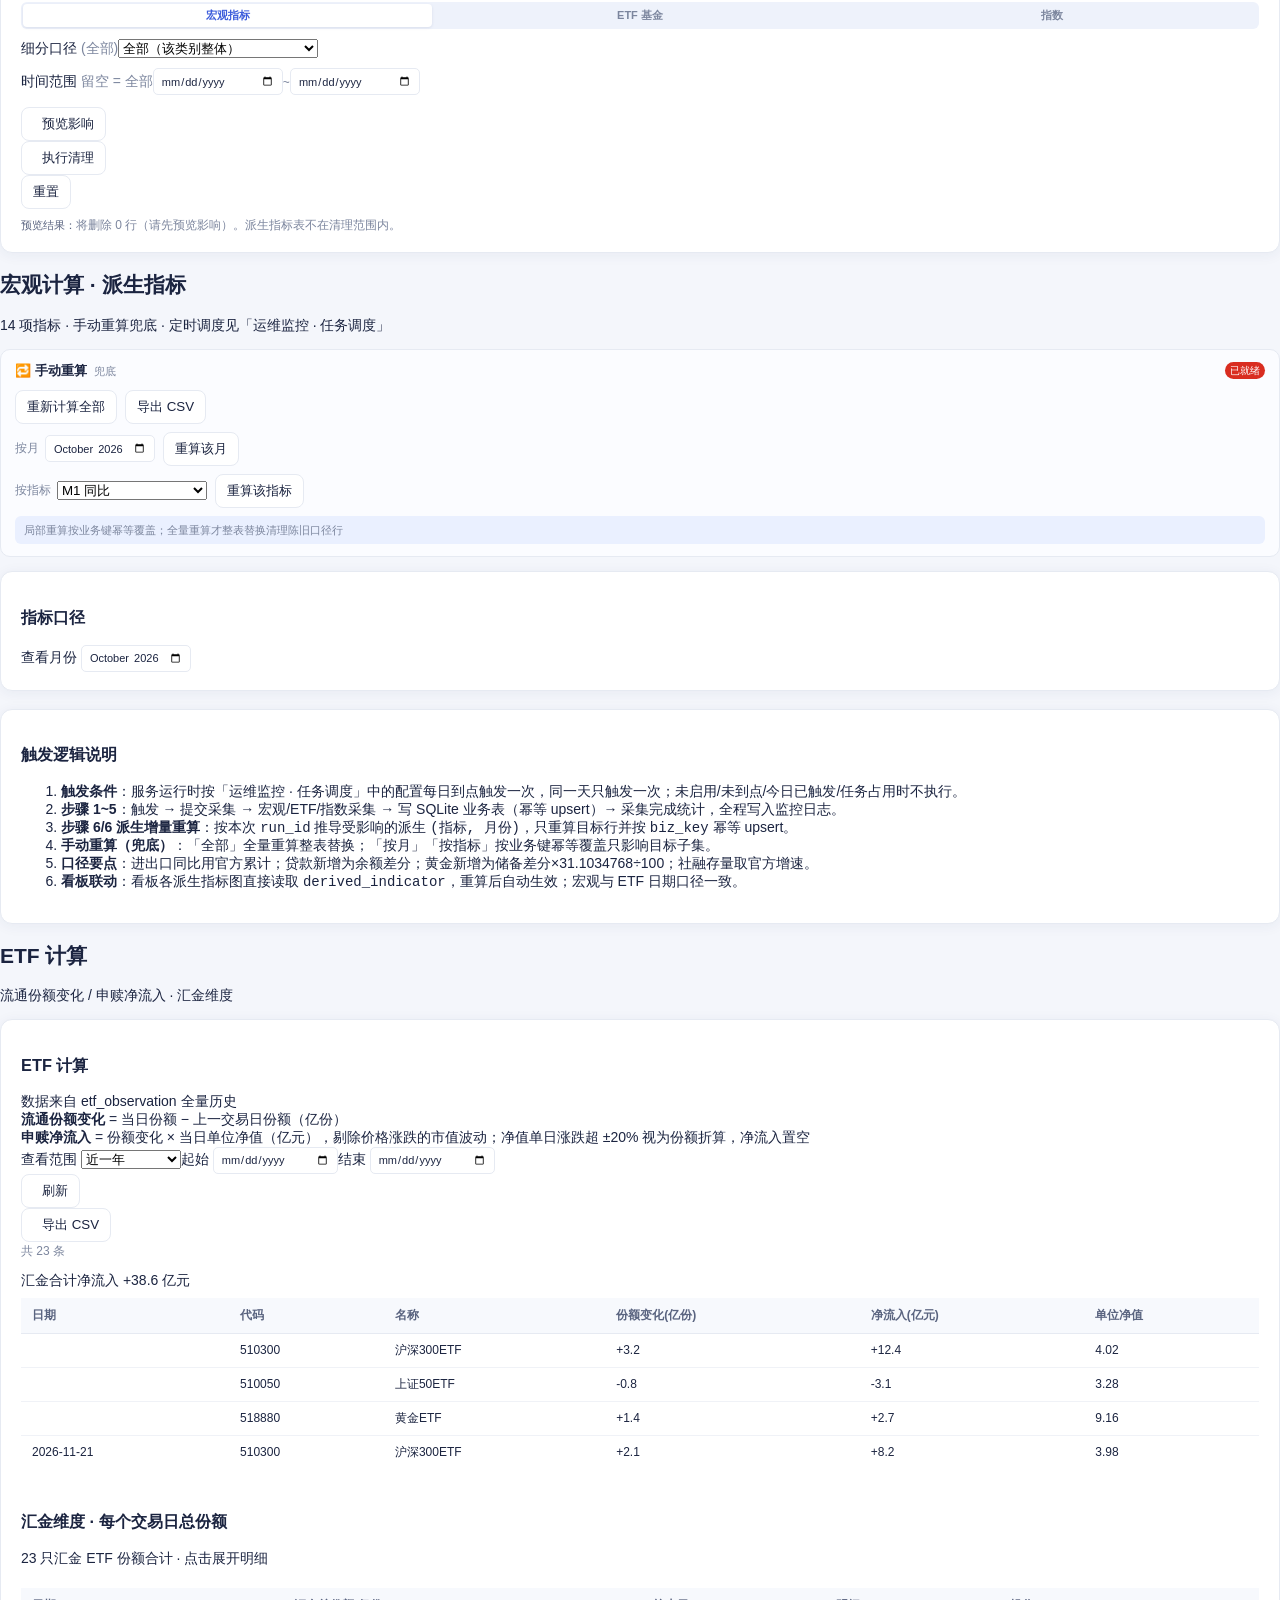
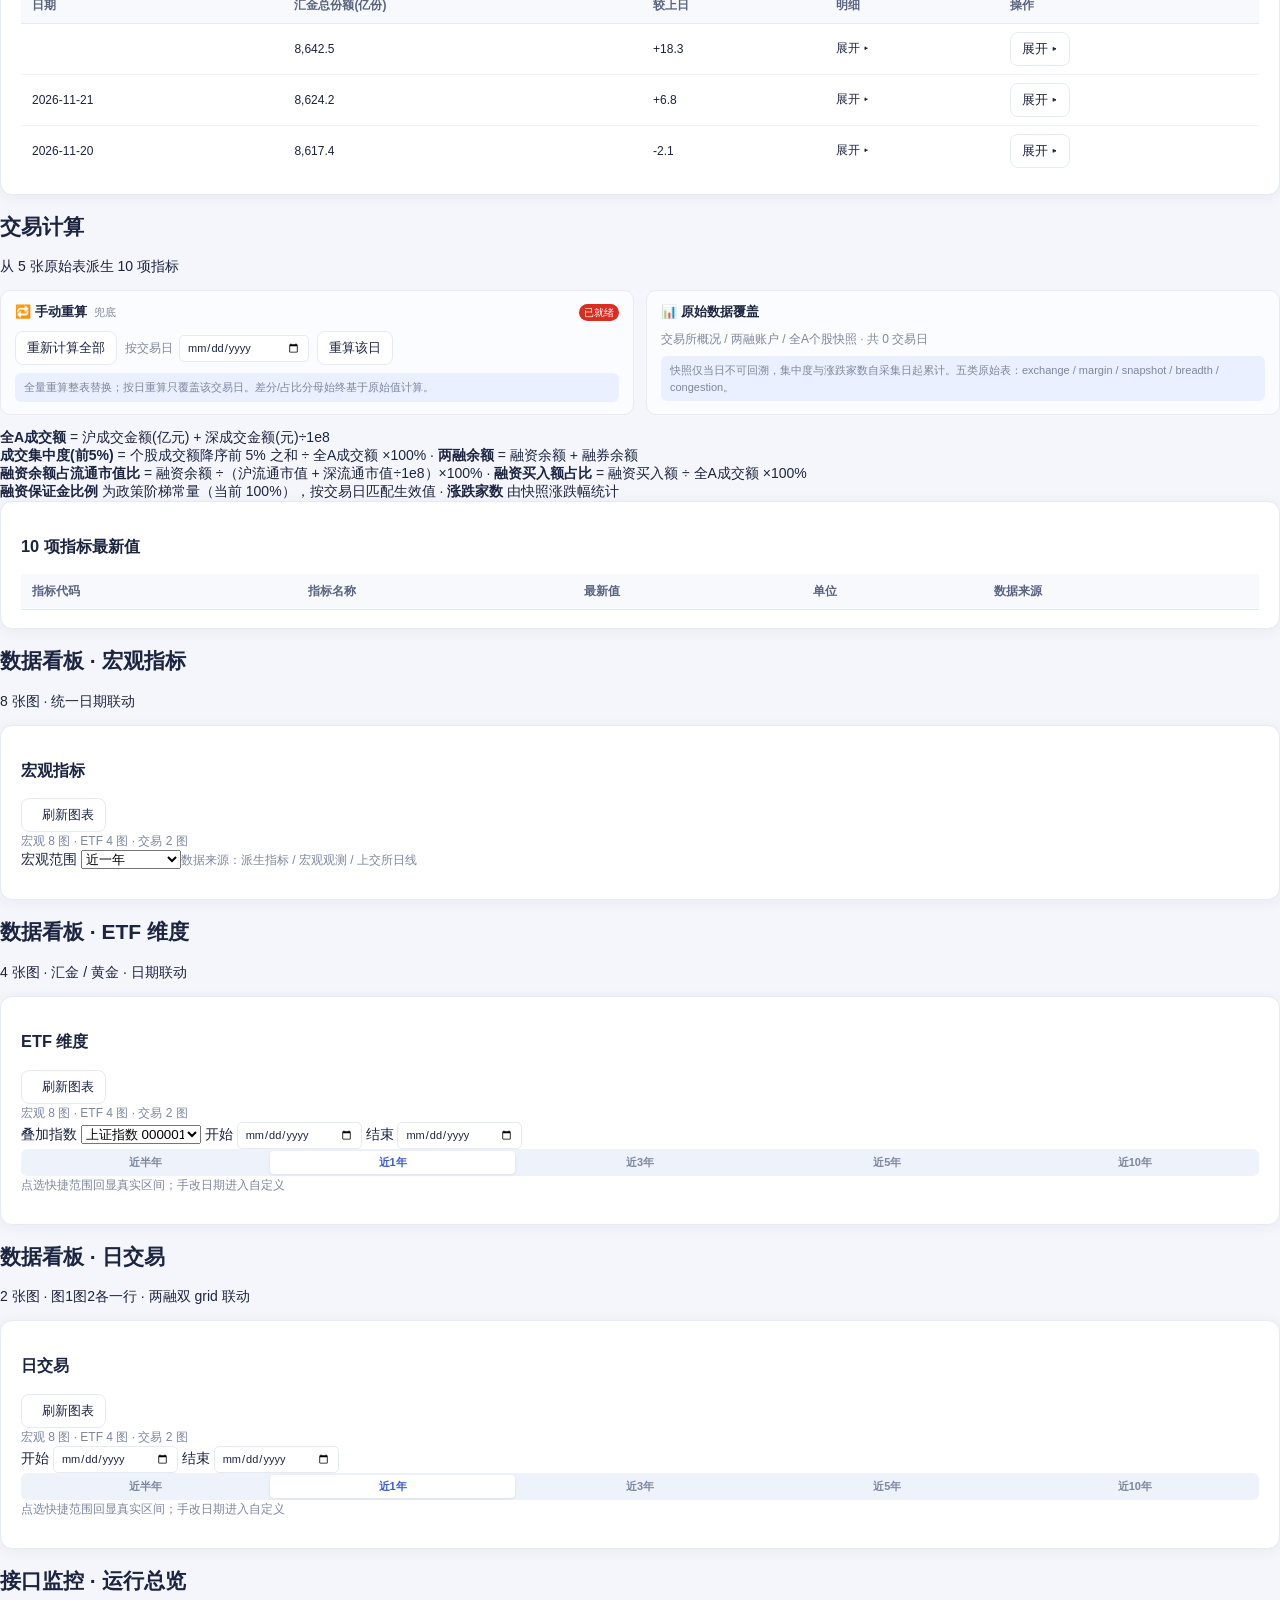
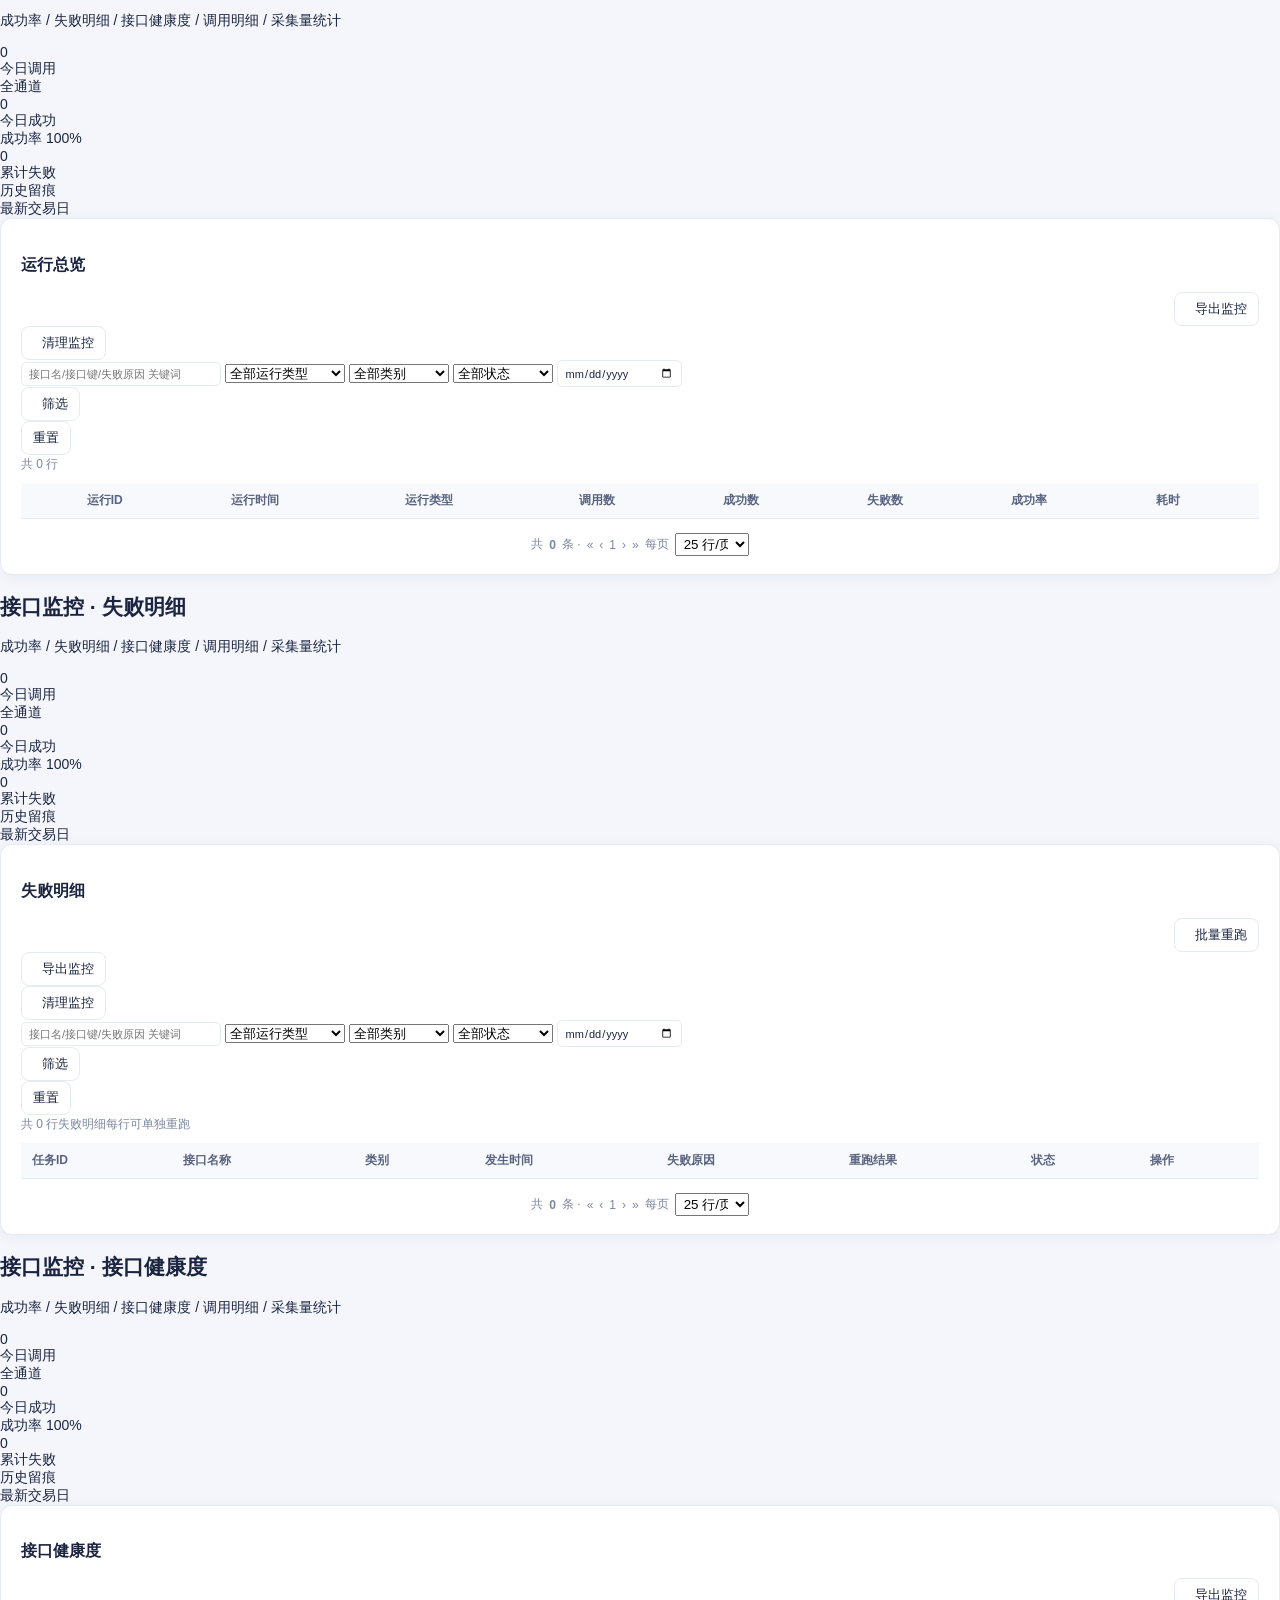
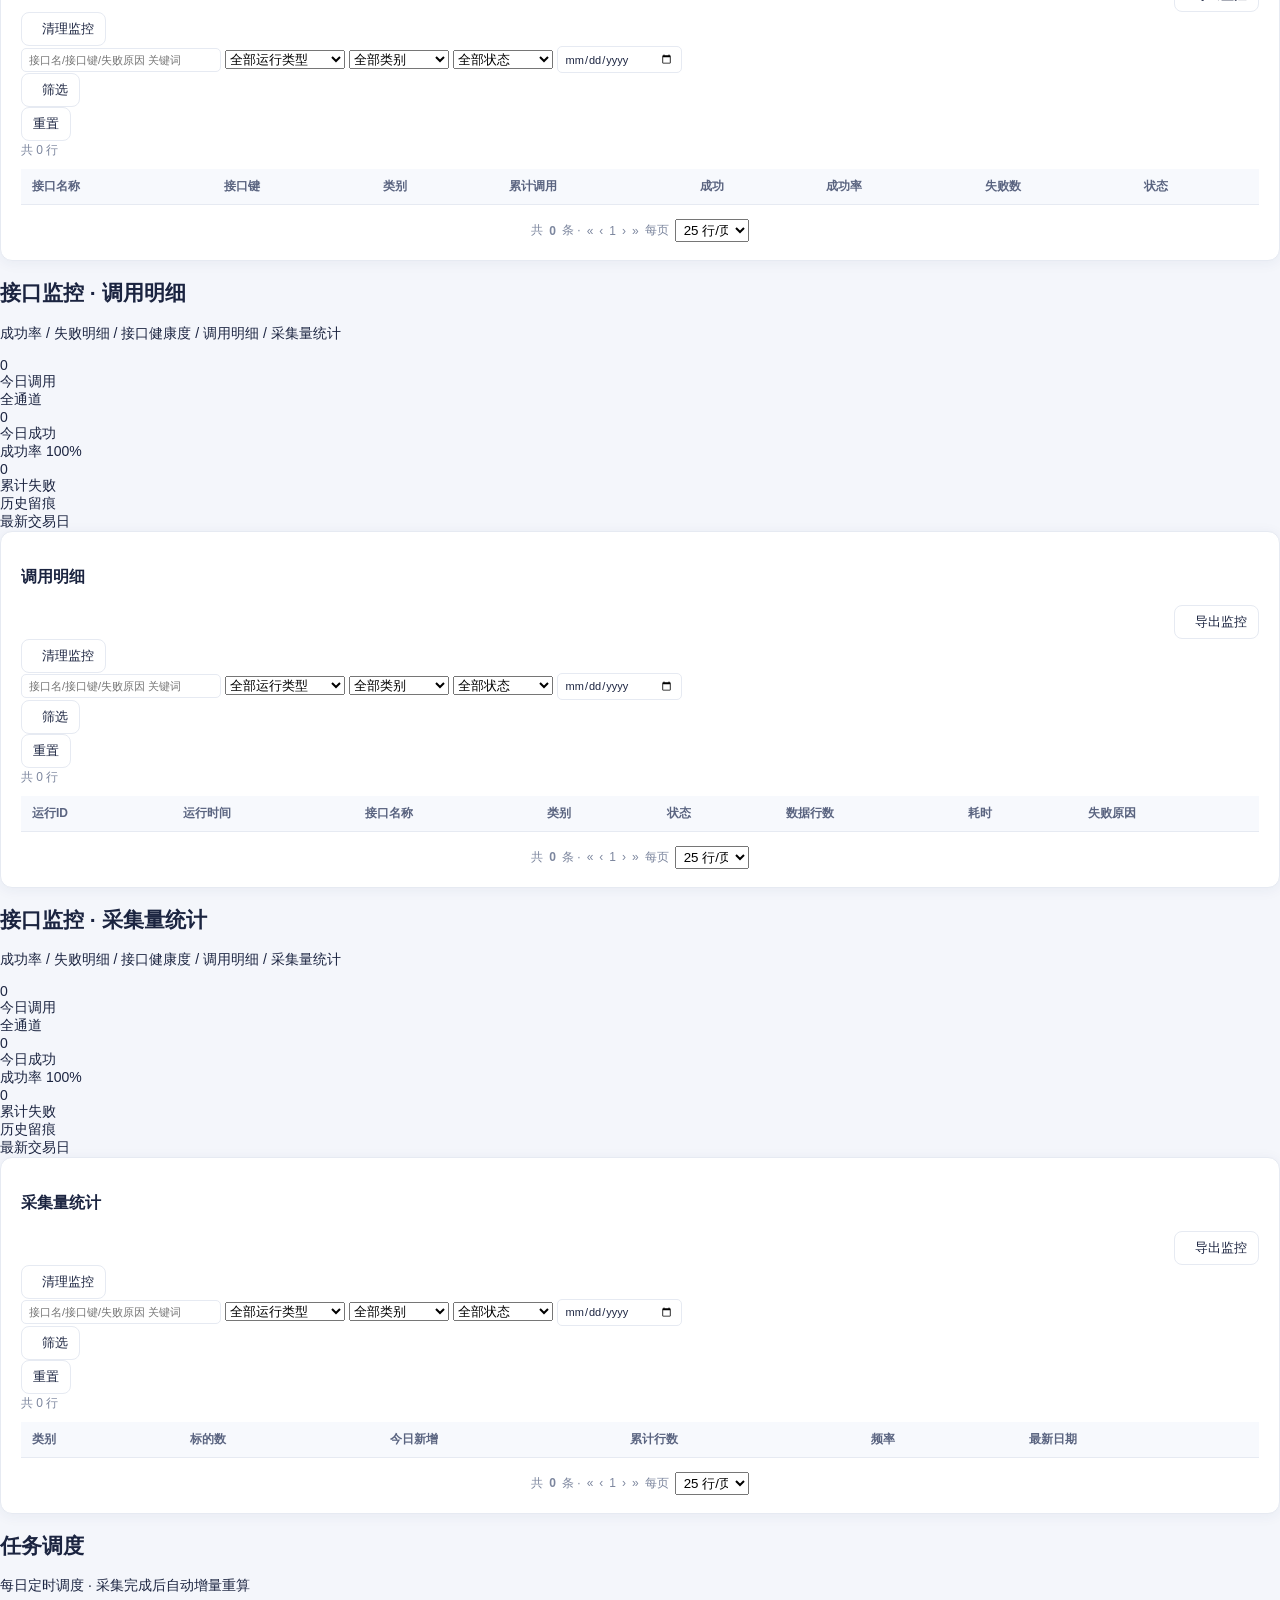
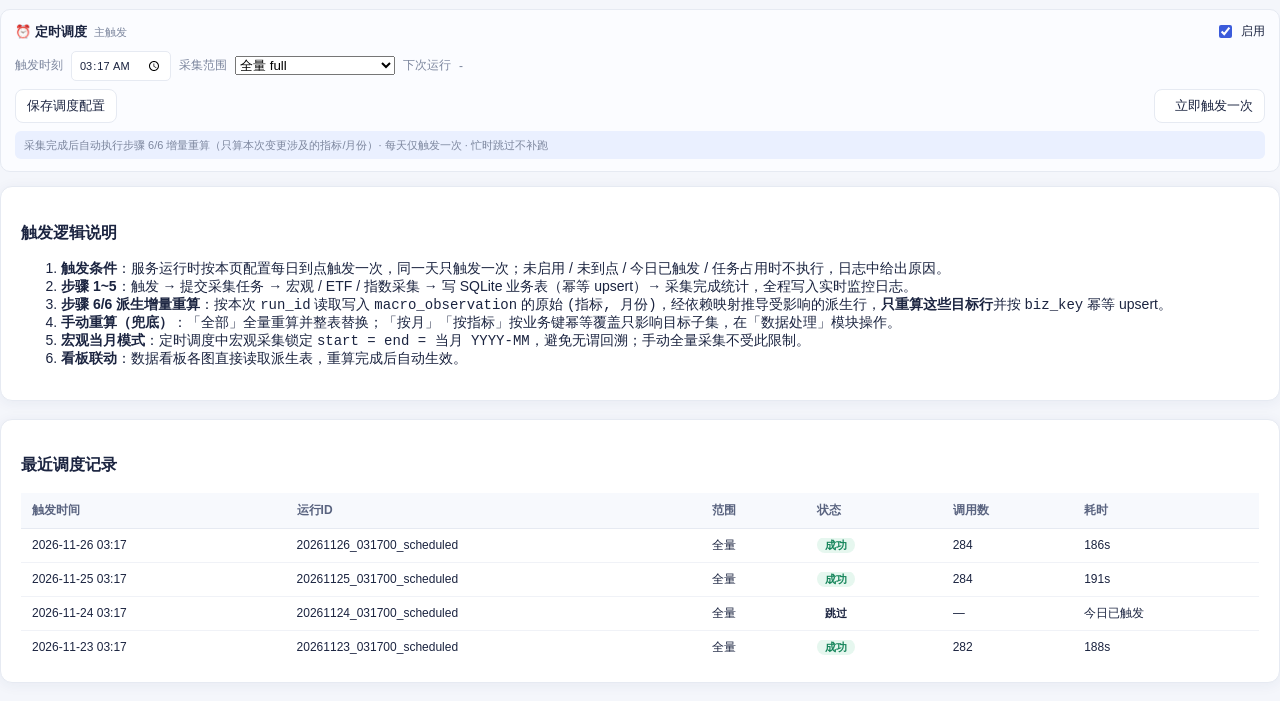
==== commit a59c0673: "feat: Tabler深蓝风格新UI落地生产并对接真实API（含评审原型与样例数据）" ====
--- a/static/index.html
+++ b/static/index.html
@@ -3,689 +3,35 @@
 <head>
 <meta charset="UTF-8">
 <meta name="viewport" content="width=device-width, initial-scale=1.0">
-<title>投研大盘数据采集系统</title>
+<title>投研大盘数据平台 · Market Data Platform</title>
 <link rel="stylesheet" href="/static/style.css">
 </head>
 <body>
-<header class="topbar">
-  <div class="brand">
-    <span class="brand-mark">◈</span>
-    <div>
-      <div class="brand-title">投研大盘数据采集系统</div>
-      <div class="brand-sub">Market Data Collection & Monitoring</div>
-    </div>
+<div class="app-shell">
+  <header class="topnav">
+    <div class="brand"><div class="brand-mark"><i class="ti ti-chart-dots-3"></i></div><div><b>投研大盘数据平台</b><small>MARKET DATA PLATFORM</small></div></div>
+    <nav class="mods" id="topMods">
+      <div class="mod active" data-mod="overview"><i class="ti ti-layout-dashboard"></i>总览</div>
+      <div class="mod" data-mod="collect"><i class="ti ti-database-import"></i>数据采集</div>
+      <div class="mod" data-mod="derived"><i class="ti ti-calculator"></i>数据处理</div>
+      <div class="mod" data-mod="dashboard"><i class="ti ti-chart-line"></i>数据看板</div>
+      <div class="mod" data-mod="ops"><i class="ti ti-activity"></i>运维监控</div>
+    </nav>
+    <div class="spacer"></div>
+    <div class="status"><span class="dot"></span><span id="hdStatus">系统正常</span></div>
+    <div class="hd-chip"><i class="ti ti-clock" style="font-size:13px"></i> <span id="hdTime">--:--:--</span></div>
+    <div class="hd-chip"><i class="ti ti-calendar-event" style="font-size:13px"></i> <span id="hdDate">--</span></div>
+  </header>
+  <div class="layout">
+    <aside class="sidebar" id="sidebar"></aside>
+    <main class="main">
+      <div class="proto-banner"><i class="ti ti-database"></i><div><b>投研大盘数据平台</b> · 数据采集 / 处理 / 看板 / 监控一体化 · 数据实时读取自 SQLite 业务库</div><div class="spacer"></div><span class="ver" id="bannerDate">—</span></div>
+      <div id="views"></div>
+    </main>
   </div>
-  <div class="header-status">
-    <span id="sysTime" class="pill ghost">--</span>
-    <span id="schedBadge" class="pill">调度 --</span>
-    <span id="runBadge" class="pill ghost">空闲</span>
-  </div>
-</header>
-
-<nav class="module-nav" aria-label="模块导航">
-  <button type="button" class="module-tab active" data-module="collect">采集系统</button>
-  <button type="button" class="module-tab" data-module="derived">数据处理</button>
-  <button type="button" class="module-tab" data-module="dashboard">数据看板</button>
-</nav>
-
-<main class="container">
-  <div id="collectModule">
-  <!-- 概览卡片 -->
-  <section class="stats" id="stats"></section>
-
-  <!-- 操作区 -->
-  <section class="card module-collect">
-    <div class="card-head">
-      <div class="title-group">
-        <h2>采集控制台</h2>
-        <span class="module-chip whole">整体 / 部分</span>
-      </div>
-      <span class="hint" id="jobHint">实时监控含定时调度/后台/手动任务全部日志 · 保留最近 5000 行 · 点击日志可展开</span>
-    </div>
-    <div class="console-grid">
-      <div class="actions sampling-list">
-        <div class="sampling-head">
-          <span>采样方式</span><span>范围</span><span>参数（行内可调）</span><span>启用</span><span>操作</span>
-        </div>
-
-        <!-- 行1：全量采集 -->
-        <div class="sampling-row">
-          <div class="s-row-name">
-            <span class="s-ico" style="background:#3b5bdb">↻</span>
-            <div><b>全量采集</b><small>宏观 + ETF + 指数</small></div>
-          </div>
-          <span class="scope whole">整体</span>
-          <div class="s-params">
-            <input id="fullStart" class="prec-input" type="date" title="全量采集起始日期">
-            <span class="date-sep">~</span>
-            <input id="fullEnd" class="prec-input" type="date" title="全量采集结束日期">
-            <button type="button" class="btn tiny" id="fullRangeReset" title="恢复默认为当天">默认</button>
-          </div>
-          <div style="text-align:center"><span class="s-always">手动</span></div>
-          <div><button class="btn primary tiny has-scope" data-action="collect" data-kind="full">立即采集</button></div>
-        </div>
-
-        <!-- 行2：精确采集（类别 → 具体口径 两级联动） -->
-        <div class="sampling-row">
-          <div class="s-row-name">
-            <span class="s-ico" style="background:#16855b">◎</span>
-            <div><b>精确采集</b><small>类别 → 具体口径 + 时间</small></div>
-          </div>
-          <span class="scope part">部分</span>
-          <div class="s-params">
-            <select id="precCategory" class="prec-input s-cat" title="第一步：选择采集类别">
-              <option value="macro">宏观指标</option>
-              <option value="etf">ETF 基金</option>
-              <option value="index">指数</option>
-              <option value="trade">交易（原始数据）</option>
-            </select>
-            <span class="date-sep">→</span>
-            <select id="precCode" class="prec-input s-code" title="第二步：选择该类别下的具体口径"><option value="">加载中…</option></select>
-            <input id="precStart" class="prec-input" type="date" title="起始日期，默认最近一个交易日">
-            <span class="date-sep">~</span>
-            <input id="precEnd" class="prec-input" type="date" title="结束日期，默认最近一个交易日">
-          </div>
-          <div style="text-align:center"><span class="s-always">手动</span></div>
-          <div><button class="btn primary tiny" id="precRun">采集所选</button></div>
-          <div class="s-note" id="precNote">—</div>
-          <span class="s-extra" id="precItemCount"></span>
-          <span class="s-extra" id="precDateHint" hidden></span>
-        </div>
-
-        <!-- 行3：定时调度（只读展示；配置已集中到「数据处理」页的触发控制区） -->
-        <div class="sampling-row">
-          <div class="s-row-name">
-            <span class="s-ico" style="background:#7048b6">◷</span>
-            <div><b>定时调度</b><small>配置已移至「数据处理」页</small></div>
-          </div>
-          <span class="scope auto">自动</span>
-          <div class="s-params">
-            <input type="time" id="schedTime" value="08:30" class="prec-input s-time" title="每日触发时刻" disabled>
-            <select id="schedType" class="prec-input s-runType" title="采集范围" disabled>
-              <option value="full">全量</option>
-              <option value="macro">仅宏观</option>
-              <option value="etf">仅ETF</option>
-              <option value="index">仅指数</option>
-            </select>
-            <span class="hint" style="font-size:10px">在数据处理页修改</span>
-          </div>
-          <div style="text-align:center"><label class="switch-row"><input type="checkbox" id="schedEnabled" title="启用每日自动采集" disabled></label></div>
-          <div><span class="s-next" id="schedNext">下次运行：--</span></div>
-        </div>
-
-        <!-- 行4：文件导入 -->
-        <div class="sampling-row">
-          <div class="s-row-name">
-            <span class="s-ico" style="background:#c2410c">⇧</span>
-            <div><b>文件导入</b><small>份额与规模_代码.xlsx</small></div>
-          </div>
-          <span class="scope ops">ETF数据</span>
-          <div class="s-params">
-            <input type="file" id="importFiles" accept=".xlsx,.xlsm" multiple title="选择份额与规模 Excel 文件，可多选">
-            <button type="button" class="btn tiny primary" id="importBtn">导入数据</button>
-          </div>
-          <div style="text-align:center"><span class="s-always">手动</span></div>
-          <div><span class="s-next" id="importHint" title="单次最多 10 个文件">≤10 文件</span></div>
-          <div class="s-note" id="importResult">—</div>
-        </div>
-
-        <!-- 行5：批量重跑失败 -->
-        <div class="sampling-row">
-          <div class="s-row-name">
-            <span class="s-ico" style="background:#d92d20">⛏</span>
-            <div><b>批量重跑失败</b><small>最近失败批次全部</small></div>
-          </div>
-          <span class="scope ops">运维</span>
-          <div class="s-params"><span class="s-always">重跑最近一次失败批次的全部接口</span></div>
-          <div style="text-align:center"><span class="s-always">手动</span></div>
-          <div><button class="btn warn tiny has-scope" data-action="retry">重跑失败</button></div>
-        </div>
-      </div>
-      <div class="log-panel" id="logPanel">
-        <div class="log-head">
-          <span>实时监控 · 实时日志</span>
-          <span class="log-scope" title="含定时调度、后台采集与手动任务；保留最近 5000 行">全部线程 · 最近5000行</span>
-          <div class="log-tools">
-            <label class="auto-scroll" title="新日志自动滚到底部">
-              <input type="checkbox" id="logAutoScroll" checked> 自动滚动
-            </label>
-            <button type="button" class="log-tool" id="logBottom" title="回到底部">↓</button>
-            <button type="button" class="log-tool expand" id="logToggle" title="展开/收起完整日志">展开</button>
-            <span class="log-dot" id="logDot"></span>
-          </div>
-        </div>
-        <div class="log-strip" id="logStrip" title="点击展开完整日志">
-          <span class="log-strip-label">最新</span>
-          <div class="log-marquee"><span id="logMarquee" class="INFO">尚无任务日志。点击左侧按钮开始采集。</span></div>
-        </div>
-        <div class="log-body-wrap" id="logBodyWrap">
-          <div class="log-body" id="logBody">
-            <div class="log-empty">尚无任务日志。点击左侧按钮开始采集。</div>
-          </div>
-        </div>
-      </div>
-    </div>
-  </section>
-
-  <!-- ETF 标的配置 -->
-  <section class="card module-etf" id="etfConfigCard">
-    <div class="card-head">
-      <div class="title-group">
-        <h2>ETF 标的配置</h2>
-        <span class="module-chip part">部分 · 标的</span>
-      </div>
-      <span class="hint">灵活增删采集标的 · 多标签（宽基 / 汇金 / 黄金）· 自动解析上市日 · 早于上市日的数据自动忽略</span>
-    </div>
-    <div class="etf-config">
-      <div class="etf-left">
-        <div class="etf-add">
-          <input id="etfNewCode" class="prec-input" placeholder="输入 6 位基金代码" maxlength="6" inputmode="numeric">
-          <button class="btn tiny" id="etfAddBtn">＋ 添加</button>
-        </div>
-        <div class="etf-chips" id="etfChips"><div class="empty">加载中…</div></div>
-        <div class="etf-range">
-          <label>默认采集区间</label>
-          <input id="etfStart" type="date" class="prec-input" title="留空=按默认交易日数">
-          <span class="date-sep">~</span>
-          <input id="etfEnd" type="date" class="prec-input" title="留空=最近一个已结束交易日">
-          <label>最近</label>
-          <input id="etfDays" type="number" min="1" max="500" class="prec-input etf-days" title="留空日期时默认采集最近 N 个交易日">
-          <label>个交易日</label>
-          <button class="btn tiny primary" id="etfSaveBtn">保存配置</button>
-        </div>
-      </div>
-    </div>
-  </section>
-
-  <!-- 指数标的配置 -->
-  <section class="card module-index" id="indexConfigCard">
-    <div class="card-head">
-      <div class="title-group">
-        <h2>指数标的配置</h2>
-        <span class="module-chip idx">部分 · 指数</span>
-      </div>
-      <span class="hint">灵活增删指数标的 · 默认最近一个交易日 · 可自定义日期区间</span>
-    </div>
-    <div class="etf-config">
-      <div class="etf-left">
-        <div class="etf-add">
-          <select id="indexNewCode" class="prec-input"></select>
-          <button class="btn tiny" id="indexAddBtn">＋ 添加</button>
-        </div>
-        <div class="etf-chips" id="indexChips"><div class="empty">加载中…</div></div>
-        <div class="etf-range">
-          <label>采集区间</label>
-          <input id="indexStart" type="date" class="prec-input" title="留空=默认最近一个交易日">
-          <span class="date-sep">~</span>
-          <input id="indexEnd" type="date" class="prec-input" title="留空=最近一个已结束交易日">
-          <label>回看(兼容)</label>
-          <input id="indexDays" type="number" min="1" max="3650" class="prec-input etf-days" title="仅单边日期留空时按自然日补齐；两端留空时默认采集最近一个交易日">
-          <label>天</label>
-          <button class="btn tiny primary" id="indexSaveBtn">保存配置</button>
-        </div>
-      </div>
-    </div>
-  </section>
-
-  <!-- 监控看板 -->
-  <section class="card module-monitor">
-    <div class="card-head">
-      <div class="title-group">
-        <h2>接口监控看板</h2>
-        <span class="module-chip ops">运维 · 监控</span>
-      </div>
-      <div class="head-actions">
-        <div class="tabs" id="monitorTabs">
-          <button class="tab active" data-tab="overview">运行总览</button>
-          <button class="tab" data-tab="failures">失败明细 <span class="badge" id="failCount">0</span></button>
-          <button class="tab" data-tab="health">接口健康度</button>
-          <button class="tab" data-tab="detail">调用明细</button>
-          <button class="tab" data-tab="stats">采集量统计</button>
-        </div>
-        <button class="btn tiny" id="exportMonitorBtn" title="导出接口监控 CSV/Excel（含口径说明）">导出监控</button>
-        <button class="btn tiny danger" id="monitorCleanToggle" title="按口径清理接口监控记录">清理监控</button>
-      </div>
-    </div>
-    <div class="monitor-clean-box" id="monitorCleanBox" hidden>
-      <div class="mc-field">
-        <label class="field-label">时间范围 <span class="muted-inline">留空 = 全部</span></label>
-        <div class="prec-dates">
-          <input id="mcStart" class="prec-input" type="date">
-          <span class="date-sep">~</span>
-          <input id="mcEnd" class="prec-input" type="date">
-        </div>
-      </div>
-      <div class="mc-field">
-        <label class="field-label">状态</label>
-        <select id="mcStatus" class="prec-input">
-          <option value="">全部状态</option><option value="success">成功</option><option value="failed">失败</option>
-        </select>
-      </div>
-      <div class="mc-field">
-        <label class="field-label">运行类型</label>
-        <select id="mcRunType" class="prec-input">
-          <option value="">全部类型</option>
-          <option value="full">全量</option><option value="macro">仅宏观</option><option value="etf">仅ETF</option>
-          <option value="index">仅指数</option><option value="interface">精确采集</option>
-          <option value="retry">重跑</option><option value="scheduled">定时</option>
-        </select>
-      </div>
-      <div class="mc-field">
-        <label class="field-label">类别</label>
-        <select id="mcCategory" class="prec-input">
-          <option value="">全部类别</option>
-          <option value="宏观">宏观</option><option value="ETF">ETF</option><option value="指数">指数</option>
-        </select>
-      </div>
-      <div class="mc-field full">
-        <label class="field-label">关键词 <span class="muted-inline">接口名 / 接口键 / 失败原因</span></label>
-        <input id="mcKeyword" class="prec-input" type="text" placeholder="留空不限">
-      </div>
-      <div class="clean-actions">
-        <button type="button" class="btn tiny" id="mcPreviewBtn">预览影响</button>
-        <button type="button" class="btn tiny danger" id="mcExecBtn">执行清理</button>
-        <button type="button" class="btn tiny" id="mcResetBtn">重置</button>
-      </div>
-      <div class="clean-result" id="mcResult">—</div>
-    </div>
-    <div class="filters" id="monitorFilters">
-      <input id="monKeyword" list="monKeywordOptions" placeholder="接口名/接口键/失败原因 关键词" title="可直接输入或从下拉选择接口名">
-      <datalist id="monKeywordOptions"></datalist>
-      <select id="monRunType" class="filter-select" title="运行类型">
-        <option value="">全部运行类型</option>
-        <option value="full">全量 full</option>
-        <option value="macro">仅宏观 macro</option>
-        <option value="etf">仅ETF etf</option>
-        <option value="interface">精确采集 interface</option>
-        <option value="retry">重跑 retry</option>
-        <option value="scheduled">定时 scheduled</option>
-      </select>
-      <select id="monCategory" class="filter-select" title="类别">
-        <option value="">全部类别</option>
-        <option value="宏观">宏观</option>
-        <option value="ETF">ETF</option>
-      </select>
-      <select id="monStatus" class="filter-select" title="状态">
-        <option value="">全部状态</option>
-        <option value="success">成功</option>
-        <option value="failed">失败</option>
-      </select>
-      <input id="monStart" type="date" title="起始日期">
-      <span class="date-sep">~</span>
-      <input id="monEnd" type="date" title="结束日期">
-      <select id="monPageSize" class="filter-select" title="每页行数（单页上限 100）">
-        <option value="25" selected>25 行/页</option>
-        <option value="50">50 行/页</option>
-        <option value="100">100 行/页</option>
-      </select>
-      <button class="btn tiny" id="monFilterBtn">筛选</button>
-      <button class="btn tiny" id="monResetBtn">重置</button>
-      <span class="hint" id="monFilterHint"></span>
-      <span class="hint" id="monRetryHint" hidden>提示：失败明细每行「重跑此条」仅重跑该条失败任务</span>
-    </div>
-    <div class="table-wrap" id="monitorTable"><div class="empty">加载中…</div></div>
-    <div class="pager" id="monitorPager"></div>
-  </section>
-
-  <!-- 数据浏览 -->
-  <section class="card module-data">
-    <div class="card-head">
-      <div class="title-group">
-        <h2>采集数据</h2>
-        <span class="module-chip data">数据 · 预览</span>
-      </div>
-      <div class="head-actions">
-        <div class="tabs" id="dataTabs">
-          <button class="tab active" data-tab="macro">宏观数据</button>
-          <button class="tab" data-tab="etf">ETF 日频</button>
-          <button class="tab" data-tab="index">指数日线</button>
-          <button class="tab" data-tab="trade">日交易</button>
-          <button class="tab" data-tab="files">输出文件</button>
-        </div>
-        <div class="export-actions">
-          <button class="btn tiny" id="exportMacroBtn" title="导出宏观数据 CSV/Excel（含口径说明）">导出宏观</button>
-          <button class="btn tiny" id="exportEtfBtn" title="导出 ETF 数据 CSV/Excel（含口径说明）">导出 ETF</button>
-          <button class="btn tiny" id="exportIndexBtn" title="导出指数数据 CSV/Excel（含口径说明）">导出指数</button>
-          <button class="btn tiny primary" id="exportFullBtn" title="分类导出并打包 ZIP（含口径说明）">导出全量</button>
-        </div>
-      </div>
-    </div>
-    <div class="filters" id="dataFilters">
-      <input id="filterCode" list="filterCodeOptions" placeholder="选择或输入代码，留空全部" autocomplete="off">
-      <datalist id="filterCodeOptions"></datalist>
-      <input id="filterStart" type="date" title="起始日期">
-      <span class="date-sep">~</span>
-      <input id="filterEnd" type="date" title="结束日期">
-      <div class="range-quick" id="dataRangeBtns" title="快捷日期范围">
-        <button type="button" class="btn tiny active" data-months="1">近1月</button>
-        <button type="button" class="btn tiny" data-months="12">近1年</button>
-        <button type="button" class="btn tiny" data-months="60">近5年</button>
-      </div>
-      <select id="filterPageSize" class="filter-select" title="每页行数（单页上限 100）">
-        <option value="25" selected>25 行/页</option>
-        <option value="50">50 行/页</option>
-        <option value="100">100 行/页</option>
-      </select>
-      <button class="btn tiny primary" id="filterBtn">筛选</button>
-      <button class="btn tiny" id="filterResetBtn">默认区间</button>
-      <span class="hint" id="dataTotal"></span>
-    </div>
-    <div class="table-wrap tall" id="dataTable"><div class="empty">加载中…</div></div>
-    <div class="pager" id="dataPager"></div>
-  </section>
-
-  <!-- 数据清理 -->
-  <section class="card module-clean">
-    <div class="card-head">
-      <div class="title-group">
-        <h2>数据清理</h2>
-        <span class="module-chip clean">运维 · 危险操作</span>
-      </div>
-      <span class="hint">按口径 / 时间范围精确删除，不可撤销；不影响配置、监控与导出记录</span>
-    </div>
-    <div class="clean-box">
-      <div class="prec-field">
-        <label class="field-label">数据类别</label>
-        <div class="seg" id="cleanCategory">
-          <button type="button" class="seg-btn active" data-cat="macro">宏观指标</button>
-          <button type="button" class="seg-btn" data-cat="etf">ETF 基金</button>
-          <button type="button" class="seg-btn" data-cat="index">指数</button>
-        </div>
-      </div>
-      <div class="prec-field">
-        <label class="field-label">细分口径 <span id="cleanItemCount" class="muted-inline"></span></label>
-        <select id="cleanCode" class="prec-input"><option value="">全部（该类别整体）</option></select>
-      </div>
-      <div class="prec-field full">
-        <label class="field-label">时间范围 <span class="muted-inline">留空 = 该口径全部时间</span></label>
-        <div class="prec-dates">
-          <input id="cleanStart" class="prec-input" type="date" title="起始日期，留空不限">
-          <span class="date-sep">~</span>
-          <input id="cleanEnd" class="prec-input" type="date" title="结束日期，留空不限">
-        </div>
-      </div>
-      <div class="clean-actions">
-        <button type="button" class="btn tiny" id="cleanPreviewBtn">预览影响</button>
-        <button type="button" class="btn tiny danger" id="cleanExecBtn">执行清理</button>
-        <button type="button" class="btn tiny" id="cleanResetBtn">重置</button>
-      </div>
-      <div class="clean-result" id="cleanResult">—</div>
-    </div>
-  </section>
-
-  </div><!-- /collectModule -->
-
-  <!-- 数据处理模块：与采集系统共用本页，顶部导航切换 -->
-  <section class="card module-derived" id="derivedModule" hidden>
-    <div class="card-head">
-      <div class="title-group">
-        <h2>数据处理 · 派生指标</h2>
-        <span class="module-chip part">14 项指标</span>
-      </div>
-      <span class="hint">官方累计 / 余额差分 / 央行官方增速 · 定时调度自动重算，手动重算仅作兜底</span>
-    </div>
-    <!-- 子 Tab：派生指标 / ETF 计算 -->
-    <div class="tabs" id="derivedSubTabs" style="padding: 4px 14px 0">
-      <button type="button" class="tab active" data-subtab="calc">派生指标</button>
-      <button type="button" class="tab" data-subtab="etf">ETF 计算</button>
-      <button type="button" class="tab" data-subtab="trade">交易计算</button>
-    </div>
-    <div id="derivedCalcPanel">
-    <!-- 触发控制区：定时调度（主）+ 手动重算（兜底） -->
-    <div class="trigger-grid">
-      <div class="trigger-card">
-        <div class="tc-head">
-          <h3>⏰ 定时调度 <small>主触发</small></h3>
-          <label class="switch-row"><input type="checkbox" id="dpSchedEnabled" title="启用每日自动采集并触发派生重算"> <span>启用</span></label>
-        </div>
-        <div class="tc-body">
-          <div class="tc-row">
-            <label>触发时刻</label>
-            <input type="time" id="dpSchedTime" value="08:30" class="prec-input s-time" title="每日触发时刻">
-            <label>采集范围</label>
-            <select id="dpSchedType" class="prec-input s-runType" title="采集范围">
-              <option value="full">全量 (full)</option>
-              <option value="macro">仅宏观 (macro)</option>
-              <option value="etf">仅ETF (etf)</option>
-              <option value="index">仅指数 (index)</option>
-            </select>
-          </div>
-          <div class="tc-row tc-row-foot">
-            <span class="hint" id="dpSchedNext">下次运行：--</span>
-            <button type="button" class="btn tiny primary" id="dpSchedSave">保存调度配置</button>
-          </div>
-          <div class="tc-note">采集完成后自动执行步骤 6/6 增量重算（只算本次变更涉及的指标/月份）· 每天仅触发一次 · 忙时跳过不补跑</div>
-        </div>
-      </div>
-
-      <div class="trigger-card">
-        <div class="tc-head">
-          <h3>🔁 手动重算 <small>兜底</small></h3>
-          <span class="pill" id="derivedSchedBadge">--</span>
-        </div>
-        <div class="tc-body">
-          <div class="tc-row">
-            <button type="button" class="btn tiny primary" id="derivedRecomputeBtn">重新计算全部</button>
-            <button type="button" class="btn tiny" id="derivedExportBtn">导出 CSV</button>
-          </div>
-          <div class="tc-row">
-            <label class="prec-field">按月
-              <input id="dpRecalcMonth" class="prec-input" type="month" list="derivedMonthList">
-              <datalist id="derivedMonthList"></datalist>
-            </label>
-            <button type="button" class="btn tiny" id="dpRecalcMonthBtn">重算该月</button>
-          </div>
-          <div class="tc-row">
-            <label class="prec-field">按指标
-              <select id="dpRecalcCode" class="prec-input dp-code-select"></select>
-            </label>
-            <button type="button" class="btn tiny" id="dpRecalcCodeBtn">重算该指标</button>
-          </div>
-          <div class="tc-note">局部重算按业务键幂等覆盖，不影响其他月份/指标；全量重算才整表替换清理陈旧口径行</div>
-        </div>
-      </div>
-    </div>
-
-    <div class="derived-controls">
-      <label class="prec-field">查看月份
-        <input id="derivedMonth" class="prec-input" type="month" list="derivedMonthList">
-      </label>
-      <span class="hint" id="derivedMeta">加载中…</span>
-    </div>
-    <div class="derived-groups" id="derivedGroups"><div class="empty">加载中…</div></div>
-
-    <div class="derived-scheduler" id="derivedScheduler">
-      <div class="ds-head">
-        <h3>触发逻辑说明</h3>
-        <span class="ds-subtle" id="derivedSchedGrid"></span>
-      </div>
-      <ol class="ds-steps">
-        <li><b>触发条件</b>：服务运行时按上方调度配置每日到点触发一次，同一天只触发一次；未启用/未到点/今日已触发/任务占用时不执行，日志中给出原因。</li>
-        <li><b>步骤 1~5</b>：调度器依次完成 触发 → 提交采集任务 → 宏观/ETF/指数采集 → 写 SQLite 业务表（幂等 upsert）→ 采集完成统计，全程写入实时监控日志。</li>
-        <li><b>步骤 6/6 派生增量重算</b>：采集完成后，按本次 <code>run_id</code> 读取本次写入 <code>macro_observation</code> 的原始 <code>(指标, 月份)</code>，经依赖映射（差分需上月、同比需去年同月、二阶差分需去年同月新增）推导受影响的派生 <code>(指标, 月份)</code>，<b>只重算这些目标行</b>并按 <code>biz_key=派生代码+YYYYMM</code> 幂等 <b>upsert</b>，不做全量重复计算、不删整表；派生表为空（首次）时自动回退全量建立基线。</li>
-        <li><b>手动重算（兜底）</b>：「全部」全量重算并整表替换（清理陈旧口径行）；「按月」「按指标」按业务键幂等覆盖只影响目标子集。无论增量或局部，差分/同比分母始终基于全量原始值计算，不会因单月缺分母算错。</li>
-        <li><b>口径要点</b>：进出口同比用官方累计；人民币贷款当月新增为余额差分；居民存款新增/同比多增为余额一阶/二阶差分；黄金当月新增为储备差分×31.1034768÷100（万盎司→吨，口径跳变已剔除）；社零环比用统计局官方季调值；社融存量取央行官方增速。</li>
-        <li><b>看板联动</b>：数据看板与各派生指标图直接读取 <code>derived_indicator</code>，重算完成后自动生效；看板支持按日期范围筛选，宏观与 ETF 口径一致。</li>
-      </ol>
-    </div>
-    </div><!-- /derivedCalcPanel -->
-
-    <!-- ETF 计算子面板 -->
-    <div id="etfCalcPanel" hidden>
-      <div class="etf-calc-head">
-        <h3>ETF 计算 · 流通份额变化 / 申赎净流入</h3>
-        <span class="hint">按基金代码以上一交易日为基准 · 汇金维度每日总量 · 数据来自 etf_observation 全量历史</span>
-      </div>
-      <div class="etf-formula-note">
-        <div><b>流通份额变化</b> = 当日份额 − 上一交易日份额（亿份）</div>
-        <div><b>申赎净流入</b> = 份额变化 × 当日单位净值（亿元），剔除价格涨跌的市值波动；净值单日涨跌超 ±20% 视为份额折算，净流入置空</div>
-      </div>
-      <div class="etf-calc-controls">
-        <label class="prec-field">查看范围
-          <select id="etfCalcMonths" class="prec-input">
-            <option value="6">近半年</option>
-            <option value="12" selected>近一年</option>
-            <option value="36">近3年</option>
-            <option value="60">近5年</option>
-            <option value="0">全部</option>
-          </select>
-        </label>
-        <label class="prec-field">起始日期
-          <input id="etfCalcStart" class="prec-input" type="date" title="自定义起始日期，优先于快捷范围">
-        </label>
-        <label class="prec-field">结束日期
-          <input id="etfCalcEnd" class="prec-input" type="date" title="自定义结束日期，优先于快捷范围">
-        </label>
-        <button type="button" class="btn tiny" id="etfCalcRefreshBtn">刷新</button>
-        <button type="button" class="btn tiny" id="etfCalcExportBtn">导出 CSV</button>
-        <span class="hint" id="etfCalcMeta">加载中…</span>
-      </div>
-      <div class="etf-calc-total" id="etfCalcTotal"></div>
-      <div class="table-wrap tall" id="etfCalcTable"><div class="empty">加载中…</div></div>
-
-      <div class="etf-calc-subhead">
-        <h3>汇金维度 · 每个交易日总份额</h3>
-        <span class="hint">份额存量口径：按交易日汇总 23 只汇金 ETF 的份额合计 · 点击某天展开当日各 ETF 份额明细</span>
-      </div>
-      <div class="etf-calc-total" id="etfCalcSharesTotal"></div>
-      <div class="table-wrap tall" id="etfCalcSharesTable"><div class="empty">加载中…</div></div>
-    </div>
-
-    <!-- 交易计算子面板（计算层：从原始表派生 10 指标） -->
-    <div id="tradeCalcPanel" hidden>
-      <div class="etf-calc-head">
-        <h3>交易计算 · 从原始表派生 10 项指标</h3>
-        <span class="hint">原始数据由采集系统「交易」Tab 落库 · 本页计算后写入 trade_observation 宽表 · 看板「交易」Tab 读取</span>
-      </div>
-      <div class="trigger-grid">
-        <div class="trigger-card">
-          <div class="tc-head"><h3>🔁 手动重算 <small>兜底</small></h3><span class="pill" id="tradeCalcBadge">--</span></div>
-          <div class="tc-body">
-            <div class="tc-row">
-              <button type="button" class="btn tiny primary" id="tradeRecomputeAllBtn">重新计算全部</button>
-              <label class="prec-field">按交易日
-                <input id="tradeRecalcDate" class="prec-input" type="date">
-              </label>
-              <button type="button" class="btn tiny" id="tradeRecalcDateBtn">重算该日</button>
-            </div>
-            <div class="tc-note">全量重算整表替换（清理陈旧行）；按日重算只覆盖该交易日，不影响其他日。差分/占比分母始终基于原始值计算。</div>
-          </div>
-        </div>
-        <div class="trigger-card">
-          <div class="tc-head"><h3>📊 原始数据覆盖</h3></div>
-          <div class="tc-body">
-            <div class="tc-row"><span class="hint" id="tradeCoverage">加载中…</span></div>
-            <div class="tc-note">三类原始表：交易所概况 / 两融账户 / 全A个股快照。快照仅当日不可回溯，集中度与涨跌家数自采集日起累计。</div>
-          </div>
-        </div>
-      </div>
-      <div class="etf-formula-note">
-        <div><b>全A成交额</b> = 沪成交金额(亿元) + 深成交金额(元)÷1e8</div>
-        <div><b>成交集中度(前5%)</b> = 个股成交额降序前 5% 之和 ÷ 全A成交额 ×100% · <b>两融余额</b> = 融资余额 + 融券余额</div>
-        <div><b>融资余额占流通市值比</b> = 融资余额 ÷（沪流通市值 + 深流通市值÷1e8）×100% · <b>融资买入额占比</b> = 融资买入额 ÷ 全A成交额 ×100%</div>
-        <div><b>融资保证金比例</b> 为政策阶梯常量（当前 80%），按交易日匹配生效值 · <b>涨跌家数</b> 由快照涨跌幅统计</div>
-      </div>
-      <div class="etf-calc-subhead">
-        <h3>10 项指标最新值</h3>
-        <span class="hint" id="tradeLatestMeta">加载中…</span>
-      </div>
-      <div class="table-wrap tall" id="tradeLatestTable"><div class="empty">加载中…</div></div>
-    </div>
-  </section>
-
-  <!-- 数据看板：与采集系统共用本页，顶部导航切换 -->
-  <section class="card module-dashboard" id="dashboardModule" hidden>
-    <div class="card-head">
-      <div class="title-group">
-        <span class="module-chip auto">宏观 8 图 · ETF 4 图 · 交易 2 图</span>
-      </div>
-      <span class="hint">与采集系统共用数据源 · 图表随派生指标定时重算自动更新</span>
-    </div>
-    <div class="dashboard-toolbar">
-      <div class="tabs" id="dashboardTabs">
-        <button class="tab active" data-tab="macro">宏观指标</button>
-        <button class="tab" data-tab="etf">ETF 维度</button>
-        <button class="tab" data-tab="trade">交易</button>
-      </div>
-      <div class="dashboard-toolbar-right">
-        <button type="button" class="btn tiny" id="dashboardRefreshBtn">刷新图表</button>
-        <span class="hint" id="dashboardMeta">加载中…</span>
-      </div>
-    </div>
-
-    <div id="dashboardMacroPanel">
-      <div class="dashboard-controls">
-        <label class="prec-field">宏观范围
-          <select id="dashboardMonths" class="prec-input">
-            <option value="12" selected>近一年</option>
-            <option value="6">近6个月</option>
-            <option value="36">近3年</option>
-            <option value="60">近5年</option>
-            <option value="0">全部</option>
-          </select>
-        </label>
-        <span class="hint">数据来源：派生指标 / 宏观观测 / 上交所日线</span>
-      </div>
-      <div class="dashboard-grid" id="macroCharts"></div>
-    </div>
-
-    <div id="dashboardEtfPanel" hidden>
-      <div class="dashboard-controls">
-        <label class="prec-field">叠加指数
-          <select id="dashboardOverlayIndex" class="prec-input" title="汇金图上方叠加的指数日线">
-            <option value="000001">上证指数</option>
-          </select>
-        </label>
-        <label class="prec-field">开始日期
-          <input id="dashboardEtfStart" class="prec-input" type="date" title="自定义起始日期">
-        </label>
-        <label class="prec-field">结束日期
-          <input id="dashboardEtfEnd" class="prec-input" type="date" title="自定义结束日期">
-        </label>
-        <div class="etf-range-quick" id="dashboardEtfRangeBtns" role="group" aria-label="ETF 快捷范围">
-          <button type="button" class="etf-range-btn" data-months="6">近半年</button>
-          <button type="button" class="etf-range-btn active" data-months="12">近1年</button>
-          <button type="button" class="etf-range-btn" data-months="36">近3年</button>
-          <button type="button" class="etf-range-btn" data-months="60">近5年</button>
-          <button type="button" class="etf-range-btn" data-months="120">近10年</button>
-        </div>
-        <span class="hint">点选快捷范围后日期框自动回显真实区间；手改日期即进入自定义</span>
-        <!-- 隐藏状态载体：数字=快捷月份，custom=自定义，0=全部；供既有联动逻辑读取 -->
-        <select id="dashboardEtfMonths" style="display:none" aria-hidden="true">
-          <option value="6">近半年</option>
-          <option value="12" selected>近1年</option>
-          <option value="36">近3年</option>
-          <option value="60">近5年</option>
-          <option value="120">近10年</option>
-          <option value="0">全部</option>
-          <option value="custom">自定义</option>
-        </select>
-      </div>
-      <div class="dashboard-grid" id="etfCharts"></div>
-    </div>
-
-    <div id="dashboardTradePanel" hidden>
-      <div class="dashboard-controls">
-        <label class="prec-field">交易日范围
-          <select id="dashboardTradeDays" class="prec-input" title="展示最近 N 个交易日">
-            <option value="60" selected>近60交易日</option>
-            <option value="20">近20交易日</option>
-            <option value="120">近120交易日</option>
-            <option value="0">全部</option>
-          </select>
-        </label>
-        <span class="hint">数据来源：交易原始表经数据处理·交易 Tab 计算 · 图1 成交/集中度/涨跌家数、图2 两融核心指标</span>
-      </div>
-      <div class="dashboard-grid" id="tradeCharts"></div>
-    </div>
-  </section>
-</main>
-
-<footer class="footer">
-  投研大盘数据采集系统 · 数据源：中国人民银行 / 统计局 / 海关 / 交易所 / 天天基金 ·
-  存储：CSV / Excel / JSONL
-</footer>
-
+</div>
+<div id="toastBox" class="toast-box"></div>
+<div id="modalRoot"></div>
 <script src="/static/echarts.min.js"></script>
 <script src="/static/app.js"></script>
 </body>
--- a/static/style.css
+++ b/static/style.css
@@ -576,10 +576,9 @@
 #etfCharts .chart-box:not(.chart-box-tall):not(.chart-box-overlay) { height: 360px; }
 /* 汇金叠加图：上下双 grid，需要更高画布容纳指数折线与净流入柱 */
 #etfCharts .chart-box-overlay { height: 470px; }
-/* 交易维度：一行一个图，日期轴有充足空间；两融双 grid 联动图额外加高 */
+/* 交易维度：图1、图2 各占一行、等高上下对齐；两融双 grid 联动图需更高画布 */
 #tradeCharts { grid-template-columns: 1fr; }
-#tradeCharts .chart-box { height: 360px; }
-#tradeCharts [data-chart-id="trade_margin"] { height: 460px; }
+#tradeCharts .chart-box { height: 460px; }
 .chart-card {
   border: 1px solid var(--line); border-radius: 10px; background: #fff;
   overflow: hidden; box-shadow: var(--shadow);
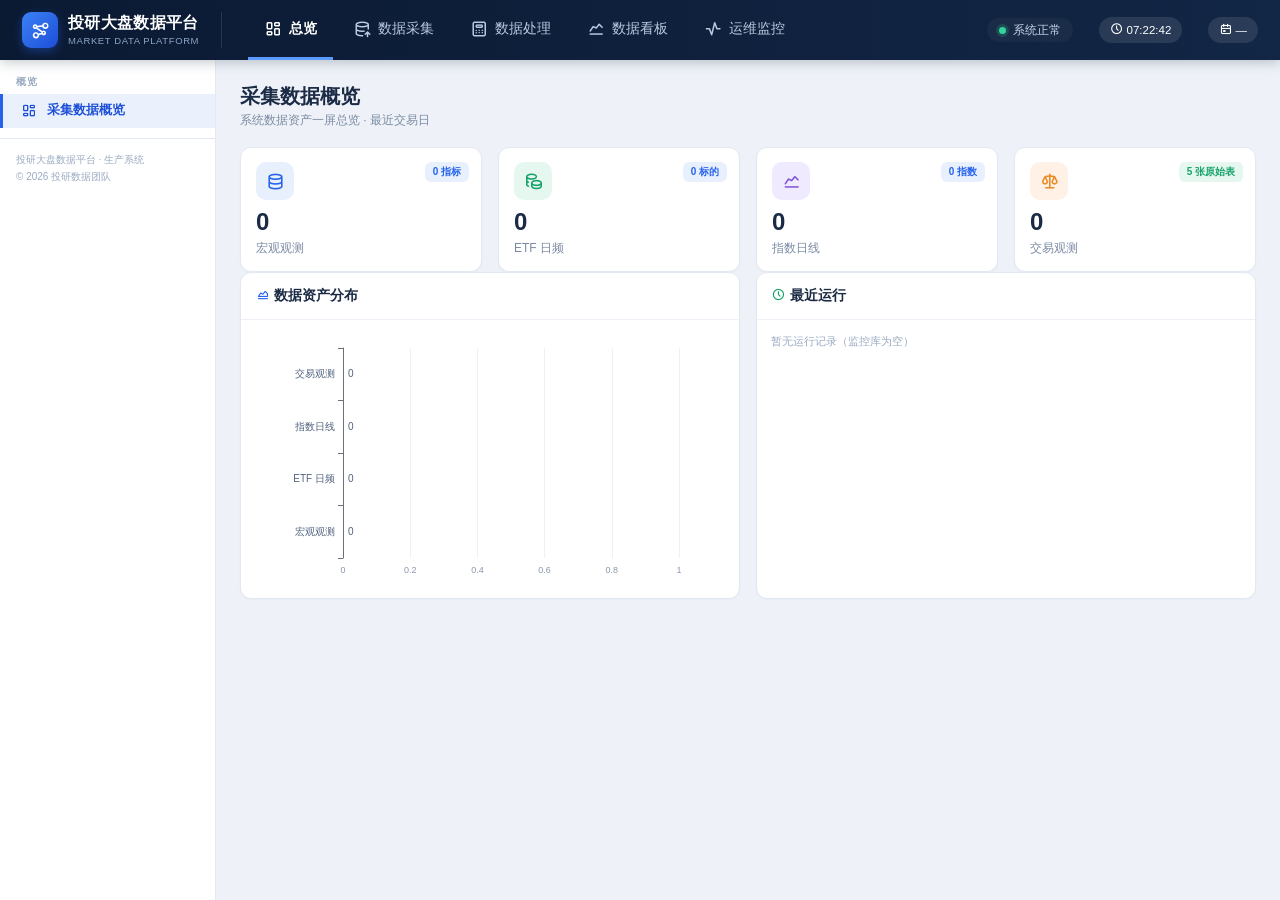
==== commit 4d75f301: "fix: 清理生产 UI 原型残留并恢复 ETF 看板明细交互" ====
--- a/static/index.html
+++ b/static/index.html
@@ -25,7 +25,6 @@
   <div class="layout">
     <aside class="sidebar" id="sidebar"></aside>
     <main class="main">
-      <div class="proto-banner"><i class="ti ti-database"></i><div><b>投研大盘数据平台</b> · 数据采集 / 处理 / 看板 / 监控一体化 · 数据实时读取自 SQLite 业务库</div><div class="spacer"></div><span class="ver" id="bannerDate">—</span></div>
       <div id="views"></div>
     </main>
   </div>
--- a/static/style.css
+++ b/static/style.css
@@ -1,702 +1,217 @@
-:root {
-  --bg: #f4f6fb;
-  --card: #ffffff;
-  --ink: #1b2440;
-  --muted: #7c869e;
-  --line: #e6eaf2;
-  --brand: #3b5bdb;
-  --brand-soft: #eaf0ff;
-  --ok: #16855b;
-  --ok-soft: #e6f7ef;
-  --warn: #c2410c;
-  --warn-soft: #fff0e6;
-  --danger: #d92d20;
-  --danger-soft: #fdecea;
-  --idx: #7048b6;
-  --idx-soft: #f0eafc;
-  --shadow: 0 2px 14px rgba(30, 50, 100, .06);
+@charset "UTF-8";
+/*!
+ * Tabler v1.2.0 (https://tabler.io)
+ * Copyright 2018-2025 The Tabler Authors
+ * Copyright 2018-2025 codecalm.net Paweł Kuna
+ * Licensed under MIT (https://github.com/tabler/tabler/blob/master/LICENSE)
+ */
+:root,[data-bs-theme=light]{--tblr-blue:#066fd1;--tblr-indigo:#4263eb;--tblr-purple:#ae3ec9;--tblr-pink:#d6336c;--tblr-red:#d63939;--tblr-orange:#f76707;--tblr-yellow:#f59f00;--tblr-green:#2fb344;--tblr-teal:#0ca678;--tblr-cyan:#17a2b8;--tblr-black:#000000;--tblr-white:#ffffff;--tblr-gray:#4b5563;--tblr-gray-dark:#1f2937;--tblr-gray-100:#f3f4f6;--tblr-gray-200:#e5e7eb;--tblr-gray-300:#d1d5db;--tblr-gray-400:#9ca3af;--tblr-gray-500:#6b7280;--tblr-gray-600:#4b5563;--tblr-gray-700:#374151;--tblr-gray-800:#1f2937;--tblr-gray-900:#111827;--tblr-primary:#066fd1;--tblr-secondary:#6b7280;--tblr-success:#2fb344;--tblr-info:#4299e1;--tblr-warning:#f59f00;--tblr-danger:#d63939;--tblr-light:#f9fafb;--tblr-dark:#1f2937;--tblr-muted:#6b7280;--tblr-blue:#066fd1;--tblr-azure:#4299e1;--tblr-indigo:#4263eb;--tblr-purple:#ae3ec9;--tblr-pink:#d6336c;--tblr-red:#d63939;--tblr-orange:#f76707;--tblr-yellow:#f59f00;--tblr-lime:#74b816;--tblr-green:#2fb344;--tblr-teal:#0ca678;--tblr-cyan:#17a2b8;--tblr-primary-rgb:6,111,209;--tblr-secondary-rgb:107,114,128;--tblr-success-rgb:47,179,68;--tblr-info-rgb:66,153,225;--tblr-warning-rgb:245,159,0;--tblr-danger-rgb:214,57,57;--tblr-light-rgb:249,250,251;--tblr-dark-rgb:31,41,55;--tblr-muted-rgb:107,114,128;--tblr-blue-rgb:6,111,209;--tblr-azure-rgb:66,153,225;--tblr-indigo-rgb:66,99,235;--tblr-purple-rgb:174,62,201;--tblr-pink-rgb:214,51,108;--tblr-red-rgb:214,57,57;--tblr-orange-rgb:247,103,7;--tblr-yellow-rgb:245,159,0;--tblr-lime-rgb:116,184,22;--tblr-green-rgb:47,179,68;--tblr-teal-rgb:12,166,120;--tblr-cyan-rgb:23,162,184;--tblr-primary-text-emphasis:#022c54;--tblr-secondary-text-emphasis:#2b2e33;--tblr-success-text-emphasis:#13481b;--tblr-info-text-emphasis:#1a3d5a;--tblr-warning-text-emphasis:#624000;--tblr-danger-text-emphasis:#561717;--tblr-light-text-emphasis:#374151;--tblr-dark-text-emphasis:#374151;--tblr-primary-bg-subtle:#cde2f6;--tblr-secondary-bg-subtle:#e1e3e6;--tblr-success-bg-subtle:#d5f0da;--tblr-info-bg-subtle:#d9ebf9;--tblr-warning-bg-subtle:#fdeccc;--tblr-danger-bg-subtle:#f7d7d7;--tblr-light-bg-subtle:#f9fafb;--tblr-dark-bg-subtle:#9ca3af;--tblr-primary-border-subtle:#9bc5ed;--tblr-secondary-border-subtle:#c4c7cc;--tblr-success-border-subtle:#ace1b4;--tblr-info-border-subtle:#b3d6f3;--tblr-warning-border-subtle:#fbd999;--tblr-danger-border-subtle:#efb0b0;--tblr-light-border-subtle:#e5e7eb;--tblr-dark-border-subtle:#6b7280;--tblr-white-rgb:255,255,255;--tblr-black-rgb:0,0,0;--tblr-font-sans-serif:"Inter Var",Inter,-apple-system,BlinkMacSystemFont,San Francisco,Segoe UI,Roboto,Helvetica Neue,sans-serif;--tblr-font-monospace:Monaco,Consolas,Liberation Mono,Courier New,monospace;--tblr-gradient:linear-gradient(180deg, rgba(255, 255, 255, 0.15), rgba(255, 255, 255, 0));--tblr-body-font-family:var(--tblr-font-sans-serif);--tblr-body-font-size:0.875rem;--tblr-body-font-weight:400;--tblr-body-line-height:1.4285714286;--tblr-body-color:#1f2937;--tblr-body-color-rgb:31,41,55;--tblr-body-bg:#f9fafb;--tblr-body-bg-rgb:249,250,251;--tblr-emphasis-color:#374151;--tblr-emphasis-color-rgb:55,65,81;--tblr-secondary-color:rgba(31, 41, 55, 0.75);--tblr-secondary-color-rgb:31,41,55;--tblr-secondary-bg:#e5e7eb;--tblr-secondary-bg-rgb:229,231,235;--tblr-tertiary-color:rgba(31, 41, 55, 0.5);--tblr-tertiary-color-rgb:31,41,55;--tblr-tertiary-bg:#f3f4f6;--tblr-tertiary-bg-rgb:243,244,246;--tblr-heading-color:inherit;--tblr-link-color:#066fd1;--tblr-link-color-rgb:6,111,209;--tblr-link-decoration:none;--tblr-link-hover-color:#0559a7;--tblr-link-hover-color-rgb:5,89,167;--tblr-link-hover-decoration:underline;--tblr-code-color:var(--tblr-primary);--tblr-highlight-color:#1f2937;--tblr-highlight-bg:#fdeccc;--tblr-border-width:1px;--tblr-border-style:solid;--tblr-border-color:#e5e7eb;--tblr-border-color-translucent:rgba(4, 32, 69, 0.1);--tblr-border-radius:6px;--tblr-border-radius-sm:4px;--tblr-border-radius-lg:8px;--tblr-border-radius-xl:1rem;--tblr-border-radius-xxl:2rem;--tblr-border-radius-2xl:var(--tblr-border-radius-xxl);--tblr-border-radius-pill:100rem;--tblr-box-shadow:rgba(var(--tblr-body-color-rgb), 0.04) 0 2px 4px 0;--tblr-box-shadow-sm:0 0.125rem 0.25rem rgba(0, 0, 0, 0.075);--tblr-box-shadow-lg:0 1rem 3rem rgba(0, 0, 0, 0.175);--tblr-box-shadow-inset:0 0 transparent;--tblr-focus-ring-width:0.25rem;--tblr-focus-ring-opacity:0.25;--tblr-focus-ring-color:rgba(var(--tblr-primary-rgb), 0.25);--tblr-form-valid-color:#2fb344;--tblr-form-valid-border-color:#2fb344;--tblr-form-invalid-color:#d63939;--tblr-form-invalid-border-color:#d63939}[data-bs-theme=dark],body[data-bs-theme=dark] [data-bs-theme=light]{color-scheme:dark;--tblr-body-color:#e5e7eb;--tblr-body-color-rgb:229,231,235;--tblr-body-bg:#111827;--tblr-body-bg-rgb:17,24,39;--tblr-emphasis-color:#ffffff;--tblr-emphasis-color-rgb:255,255,255;--tblr-secondary-color:rgba(229, 231, 235, 0.75);--tblr-secondary-color-rgb:229,231,235;--tblr-secondary-bg:#1f2937;--tblr-secondary-bg-rgb:31,41,55;--tblr-tertiary-color:rgba(229, 231, 235, 0.5);--tblr-tertiary-color-rgb:229,231,235;--tblr-tertiary-bg:#18212f;--tblr-tertiary-bg-rgb:24,33,47;--tblr-primary-text-emphasis:#6aa9e3;--tblr-secondary-text-emphasis:#a6aab3;--tblr-success-text-emphasis:#82d18f;--tblr-info-text-emphasis:#8ec2ed;--tblr-warning-text-emphasis:#f9c566;--tblr-danger-text-emphasis:#e68888;--tblr-light-text-emphasis:#f3f4f6;--tblr-dark-text-emphasis:#d1d5db;--tblr-primary-bg-subtle:#01162a;--tblr-secondary-bg-subtle:#15171a;--tblr-success-bg-subtle:#09240e;--tblr-info-bg-subtle:#0d1f2d;--tblr-warning-bg-subtle:#312000;--tblr-danger-bg-subtle:#2b0b0b;--tblr-light-bg-subtle:#1f2937;--tblr-dark-bg-subtle:#10151c;--tblr-primary-border-subtle:#04437d;--tblr-secondary-border-subtle:#40444d;--tblr-success-border-subtle:#1c6b29;--tblr-info-border-subtle:#285c87;--tblr-warning-border-subtle:#935f00;--tblr-danger-border-subtle:#802222;--tblr-light-border-subtle:#374151;--tblr-dark-border-subtle:#1f2937;--tblr-heading-color:inherit;--tblr-link-color:#6aa9e3;--tblr-link-hover-color:#88bae9;--tblr-link-color-rgb:106,169,227;--tblr-link-hover-color-rgb:136,186,233;--tblr-code-color:var(--tblr-gray-300);--tblr-highlight-color:#e5e7eb;--tblr-highlight-bg:#624000;--tblr-border-color:#2e3c51;--tblr-border-color-translucent:rgba(72, 110, 149, 0.14);--tblr-form-valid-color:#82d18f;--tblr-form-valid-border-color:#82d18f;--tblr-form-invalid-color:#e68888;--tblr-form-invalid-border-color:#e68888}*,::after,::before{box-sizing:border-box}@media (prefers-reduced-motion:no-preference){:root{scroll-behavior:smooth}}body{margin:0;font-family:var(--tblr-body-font-family);font-size:var(--tblr-body-font-size);font-weight:var(--tblr-body-font-weight);line-height:var(--tblr-body-line-height);color:var(--tblr-body-color);text-align:var(--tblr-body-text-align);background-color:var(--tblr-body-bg);-webkit-text-size-adjust:100%;-webkit-tap-highlight-color:transparent}.hr,hr{margin:2rem 0;color:inherit;border:0;border-top:var(--tblr-border-width) solid;opacity:.16}.h1,.h2,.h3,.h4,.h5,.h6,h1,h2,h3,h4,h5,h6{margin-top:0;margin-bottom:var(--tblr-spacer);font-weight:var(--tblr-font-weight-bold);line-height:1.2;color:var(--tblr-heading-color)}.h1,h1{font-size:1.5rem}.h2,h2{font-size:1.25rem}.h3,h3{font-size:1rem}.h4,h4{font-size:.875rem}.h5,h5{font-size:.75rem}.h6,h6{font-size:.625rem}p{margin-top:0;margin-bottom:1rem}abbr[title]{-webkit-text-decoration:underline dotted;text-decoration:underline dotted;cursor:help;-webkit-text-decoration-skip-ink:none;text-decoration-skip-ink:none}address{margin-bottom:1rem;font-style:normal;line-height:inherit}ol,ul{padding-left:2rem}dl,ol,ul{margin-top:0;margin-bottom:1rem}ol ol,ol ul,ul ol,ul ul{margin-bottom:0}dt{font-weight:600}dd{margin-bottom:.5rem;margin-left:0}blockquote{margin:0 0 1rem}b,strong{font-weight:bolder}.small,small{font-size:.875em}.mark,mark{padding:.1875em;color:var(--tblr-highlight-color);background-color:var(--tblr-highlight-bg)}sub,sup{position:relative;font-size:.75em;line-height:0;vertical-align:baseline}sub{bottom:-.25em}sup{top:-.5em}a{color:rgba(var(--tblr-link-color-rgb),var(--tblr-link-opacity,1));text-decoration:none}a:hover{--tblr-link-color-rgb:var(--tblr-link-hover-color-rgb);text-decoration:underline}a:not([href]):not([class]),a:not([href]):not([class]):hover{color:inherit;text-decoration:none}code,kbd,pre,samp{font-family:var(--tblr-font-monospace);font-size:1em}pre{display:block;margin-top:0;margin-bottom:1rem;overflow:auto;font-size:.85714285em;color:var(--tblr-light)}pre code{font-size:inherit;color:inherit;word-break:normal}code{font-size:.85714285em;color:var(--tblr-code-color);word-wrap:break-word}a>code{color:inherit}kbd{padding:.25rem .5rem;font-size:var(--tblr-font-size-h5);color:var(--tblr-text-secondary-dark);background-color:var(--tblr-code-bg);border-radius:4px}kbd kbd{padding:0;font-size:1em}figure{margin:0 0 1rem}img,svg{vertical-align:middle}table{caption-side:bottom;border-collapse:collapse}caption{padding-top:.75rem;padding-bottom:.75rem;color:var(--tblr-secondary-color);text-align:left}th{text-align:inherit;text-align:-webkit-match-parent}tbody,td,tfoot,th,thead,tr{border-color:inherit;border-style:solid;border-width:0}label{display:inline-block}button{border-radius:0}button:focus:not(:focus-visible){outline:0}button,input,optgroup,select,textarea{margin:0;font-family:inherit;font-size:inherit;line-height:inherit}button,select{text-transform:none}[role=button]{cursor:pointer}select{word-wrap:normal}select:disabled{opacity:1}[list]:not([type=date]):not([type=datetime-local]):not([type=month]):not([type=week]):not([type=time])::-webkit-calendar-picker-indicator{display:none!important}[type=button],[type=reset],[type=submit],button{-webkit-appearance:button}[type=button]:not(:disabled),[type=reset]:not(:disabled),[type=submit]:not(:disabled),button:not(:disabled){cursor:pointer}::-moz-focus-inner{padding:0;border-style:none}textarea{resize:vertical}fieldset{min-width:0;padding:0;margin:0;border:0}legend{float:left;width:100%;padding:0;margin-bottom:.5rem;line-height:inherit;font-size:1.5rem}legend+*{clear:left}::-webkit-datetime-edit-day-field,::-webkit-datetime-edit-fields-wrapper,::-webkit-datetime-edit-hour-field,::-webkit-datetime-edit-minute,::-webkit-datetime-edit-month-field,::-webkit-datetime-edit-text,::-webkit-datetime-edit-year-field{padding:0}::-webkit-inner-spin-button{height:auto}[type=search]{-webkit-appearance:textfield;outline-offset:-2px}::-webkit-search-decoration{-webkit-appearance:none}::-webkit-color-swatch-wrapper{padding:0}::file-selector-button{font:inherit;-webkit-appearance:button}output{display:inline-block}iframe{border:0}summary{display:list-item;cursor:pointer}progress{vertical-align:baseline}[hidden]{display:none!important}.lead{font-size:.875rem;font-weight:var(--tblr-font-weight-normal)}.display-1{font-weight:300;line-height:1.2;font-size:5rem}.display-2{font-weight:300;line-height:1.2;font-size:4.5rem}.display-3{font-weight:300;line-height:1.2;font-size:4rem}.display-4{font-weight:300;line-height:1.2;font-size:3.5rem}.display-5{font-weight:300;line-height:1.2;font-size:3rem}.display-6{font-weight:300;line-height:1.2;font-size:2rem}.list-unstyled{padding-left:0;list-style:none}.list-inline{padding-left:0;list-style:none}.list-inline-item{display:inline-block}.list-inline-item:not(:last-child){margin-right:.5rem}.initialism{font-size:.875em;text-transform:uppercase}.blockquote{margin-bottom:1rem;font-size:.875rem}.blockquote>:last-child{margin-bottom:0}.blockquote-footer{margin-top:-1rem;margin-bottom:1rem;font-size:.875em;color:#4b5563}.blockquote-footer::before{content:"— "}.img-fluid{max-width:100%;height:auto}.img-thumbnail{padding:.25rem;background-color:var(--tblr-body-bg);border:var(--tblr-border-width) solid var(--tblr-border-color);border-radius:var(--tblr-border-radius);box-shadow:var(--tblr-box-shadow-sm);max-width:100%;height:auto}.figure{display:inline-block}.figure-img{margin-bottom:.5rem;line-height:1}.figure-caption{font-size:.875em;color:var(--tblr-secondary-color)}.container,.container-fluid,.container-lg,.container-md,.container-sm,.container-xl,.container-xxl{--tblr-gutter-x:calc(var(--tblr-page-padding) * 2);--tblr-gutter-y:0;width:100%;padding-right:calc(var(--tblr-gutter-x) * .5);padding-left:calc(var(--tblr-gutter-x) * .5);margin-right:auto;margin-left:auto}@media (min-width:576px){.container,.container-sm{max-width:540px}}@media (min-width:768px){.container,.container-md,.container-sm{max-width:720px}}@media (min-width:992px){.container,.container-lg,.container-md,.container-sm{max-width:960px}}@media (min-width:1200px){.container,.container-lg,.container-md,.container-sm,.container-xl{max-width:1140px}}@media (min-width:1400px){.container,.container-lg,.container-md,.container-sm,.container-xl,.container-xxl{max-width:1320px}}:root{--tblr-breakpoint-xs:0;--tblr-breakpoint-sm:576px;--tblr-breakpoint-md:768px;--tblr-breakpoint-lg:992px;--tblr-breakpoint-xl:1200px;--tblr-breakpoint-xxl:1400px}.row{--tblr-gutter-x:var(--tblr-page-padding);--tblr-gutter-y:0;display:flex;flex-wrap:wrap;margin-top:calc(-1 * var(--tblr-gutter-y));margin-right:calc(-.5 * var(--tblr-gutter-x));margin-left:calc(-.5 * var(--tblr-gutter-x))}.row>*{flex-shrink:0;width:100%;max-width:100%;padding-right:calc(var(--tblr-gutter-x) * .5);padding-left:calc(var(--tblr-gutter-x) * .5);margin-top:var(--tblr-gutter-y)}.grid{display:grid;grid-template-rows:repeat(var(--tblr-rows,1),1fr);grid-template-columns:repeat(var(--tblr-columns,12),1fr);gap:var(--tblr-gap,var(--tblr-page-padding))}.grid .g-col-1{grid-column:auto/span 1}.grid .g-col-2{grid-column:auto/span 2}.grid .g-col-3{grid-column:auto/span 3}.grid .g-col-4{grid-column:auto/span 4}.grid .g-col-5{grid-column:auto/span 5}.grid .g-col-6{grid-column:auto/span 6}.grid .g-col-7{grid-column:auto/span 7}.grid .g-col-8{grid-column:auto/span 8}.grid .g-col-9{grid-column:auto/span 9}.grid .g-col-10{grid-column:auto/span 10}.grid .g-col-11{grid-column:auto/span 11}.grid .g-col-12{grid-column:auto/span 12}.grid .g-start-1{grid-column-start:1}.grid .g-start-2{grid-column-start:2}.grid .g-start-3{grid-column-start:3}.grid .g-start-4{grid-column-start:4}.grid .g-start-5{grid-column-start:5}.grid .g-start-6{grid-column-start:6}.grid .g-start-7{grid-column-start:7}.grid .g-start-8{grid-column-start:8}.grid .g-start-9{grid-column-start:9}.grid .g-start-10{grid-column-start:10}.grid .g-start-11{grid-column-start:11}@media (min-width:576px){.grid .g-col-sm-1{grid-column:auto/span 1}.grid .g-col-sm-2{grid-column:auto/span 2}.grid .g-col-sm-3{grid-column:auto/span 3}.grid .g-col-sm-4{grid-column:auto/span 4}.grid .g-col-sm-5{grid-column:auto/span 5}.grid .g-col-sm-6{grid-column:auto/span 6}.grid .g-col-sm-7{grid-column:auto/span 7}.grid .g-col-sm-8{grid-column:auto/span 8}.grid .g-col-sm-9{grid-column:auto/span 9}.grid .g-col-sm-10{grid-column:auto/span 10}.grid .g-col-sm-11{grid-column:auto/span 11}.grid .g-col-sm-12{grid-column:auto/span 12}.grid .g-start-sm-1{grid-column-start:1}.grid .g-start-sm-2{grid-column-start:2}.grid .g-start-sm-3{grid-column-start:3}.grid .g-start-sm-4{grid-column-start:4}.grid .g-start-sm-5{grid-column-start:5}.grid .g-start-sm-6{grid-column-start:6}.grid .g-start-sm-7{grid-column-start:7}.grid .g-start-sm-8{grid-column-start:8}.grid .g-start-sm-9{grid-column-start:9}.grid .g-start-sm-10{grid-column-start:10}.grid .g-start-sm-11{grid-column-start:11}}@media (min-width:768px){.grid .g-col-md-1{grid-column:auto/span 1}.grid .g-col-md-2{grid-column:auto/span 2}.grid .g-col-md-3{grid-column:auto/span 3}.grid .g-col-md-4{grid-column:auto/span 4}.grid .g-col-md-5{grid-column:auto/span 5}.grid .g-col-md-6{grid-column:auto/span 6}.grid .g-col-md-7{grid-column:auto/span 7}.grid .g-col-md-8{grid-column:auto/span 8}.grid .g-col-md-9{grid-column:auto/span 9}.grid .g-col-md-10{grid-column:auto/span 10}.grid .g-col-md-11{grid-column:auto/span 11}.grid .g-col-md-12{grid-column:auto/span 12}.grid .g-start-md-1{grid-column-start:1}.grid .g-start-md-2{grid-column-start:2}.grid .g-start-md-3{grid-column-start:3}.grid .g-start-md-4{grid-column-start:4}.grid .g-start-md-5{grid-column-start:5}.grid .g-start-md-6{grid-column-start:6}.grid .g-start-md-7{grid-column-start:7}.grid .g-start-md-8{grid-column-start:8}.grid .g-start-md-9{grid-column-start:9}.grid .g-start-md-10{grid-column-start:10}.grid .g-start-md-11{grid-column-start:11}}@media (min-width:992px){.grid .g-col-lg-1{grid-column:auto/span 1}.grid .g-col-lg-2{grid-column:auto/span 2}.grid .g-col-lg-3{grid-column:auto/span 3}.grid .g-col-lg-4{grid-column:auto/span 4}.grid .g-col-lg-5{grid-column:auto/span 5}.grid .g-col-lg-6{grid-column:auto/span 6}.grid .g-col-lg-7{grid-column:auto/span 7}.grid .g-col-lg-8{grid-column:auto/span 8}.grid .g-col-lg-9{grid-column:auto/span 9}.grid .g-col-lg-10{grid-column:auto/span 10}.grid .g-col-lg-11{grid-column:auto/span 11}.grid .g-col-lg-12{grid-column:auto/span 12}.grid .g-start-lg-1{grid-column-start:1}.grid .g-start-lg-2{grid-column-start:2}.grid .g-start-lg-3{grid-column-start:3}.grid .g-start-lg-4{grid-column-start:4}.grid .g-start-lg-5{grid-column-start:5}.grid .g-start-lg-6{grid-column-start:6}.grid .g-start-lg-7{grid-column-start:7}.grid .g-start-lg-8{grid-column-start:8}.grid .g-start-lg-9{grid-column-start:9}.grid .g-start-lg-10{grid-column-start:10}.grid .g-start-lg-11{grid-column-start:11}}@media (min-width:1200px){.grid .g-col-xl-1{grid-column:auto/span 1}.grid .g-col-xl-2{grid-column:auto/span 2}.grid .g-col-xl-3{grid-column:auto/span 3}.grid .g-col-xl-4{grid-column:auto/span 4}.grid .g-col-xl-5{grid-column:auto/span 5}.grid .g-col-xl-6{grid-column:auto/span 6}.grid .g-col-xl-7{grid-column:auto/span 7}.grid .g-col-xl-8{grid-column:auto/span 8}.grid .g-col-xl-9{grid-column:auto/span 9}.grid .g-col-xl-10{grid-column:auto/span 10}.grid .g-col-xl-11{grid-column:auto/span 11}.grid .g-col-xl-12{grid-column:auto/span 12}.grid .g-start-xl-1{grid-column-start:1}.grid .g-start-xl-2{grid-column-start:2}.grid .g-start-xl-3{grid-column-start:3}.grid .g-start-xl-4{grid-column-start:4}.grid .g-start-xl-5{grid-column-start:5}.grid .g-start-xl-6{grid-column-start:6}.grid .g-start-xl-7{grid-column-start:7}.grid .g-start-xl-8{grid-column-start:8}.grid .g-start-xl-9{grid-column-start:9}.grid .g-start-xl-10{grid-column-start:10}.grid .g-start-xl-11{grid-column-start:11}}@media (min-width:1400px){.grid .g-col-xxl-1{grid-column:auto/span 1}.grid .g-col-xxl-2{grid-column:auto/span 2}.grid .g-col-xxl-3{grid-column:auto/span 3}.grid .g-col-xxl-4{grid-column:auto/span 4}.grid .g-col-xxl-5{grid-column:auto/span 5}.grid .g-col-xxl-6{grid-column:auto/span 6}.grid .g-col-xxl-7{grid-column:auto/span 7}.grid .g-col-xxl-8{grid-column:auto/span 8}.grid .g-col-xxl-9{grid-column:auto/span 9}.grid .g-col-xxl-10{grid-column:auto/span 10}.grid .g-col-xxl-11{grid-column:auto/span 11}.grid .g-col-xxl-12{grid-column:auto/span 12}.grid .g-start-xxl-1{grid-column-start:1}.grid .g-start-xxl-2{grid-column-start:2}.grid .g-start-xxl-3{grid-column-start:3}.grid .g-start-xxl-4{grid-column-start:4}.grid .g-start-xxl-5{grid-column-start:5}.grid .g-start-xxl-6{grid-column-start:6}.grid .g-start-xxl-7{grid-column-start:7}.grid .g-start-xxl-8{grid-column-start:8}.grid .g-start-xxl-9{grid-column-start:9}.grid .g-start-xxl-10{grid-column-start:10}.grid .g-start-xxl-11{grid-column-start:11}}.col{flex:1 0 0}.row-cols-auto>*{flex:0 0 auto;width:auto}.row-cols-1>*{flex:0 0 auto;width:100%}.row-cols-2>*{flex:0 0 auto;width:50%}.row-cols-3>*{flex:0 0 auto;width:33.33333333%}.row-cols-4>*{flex:0 0 auto;width:25%}.row-cols-5>*{flex:0 0 auto;width:20%}.row-cols-6>*{flex:0 0 auto;width:16.66666667%}.col-auto{flex:0 0 auto;width:auto}.col-1{flex:0 0 auto;width:8.33333333%}.col-2{flex:0 0 auto;width:16.66666667%}.col-3{flex:0 0 auto;width:25%}.col-4{flex:0 0 auto;width:33.33333333%}.col-5{flex:0 0 auto;width:41.66666667%}.col-6{flex:0 0 auto;width:50%}.col-7{flex:0 0 auto;width:58.33333333%}.col-8{flex:0 0 auto;width:66.66666667%}.col-9{flex:0 0 auto;width:75%}.col-10{flex:0 0 auto;width:83.33333333%}.col-11{flex:0 0 auto;width:91.66666667%}.col-12{flex:0 0 auto;width:100%}.offset-1{margin-left:8.33333333%}.offset-2{margin-left:16.66666667%}.offset-3{margin-left:25%}.offset-4{margin-left:33.33333333%}.offset-5{margin-left:41.66666667%}.offset-6{margin-left:50%}.offset-7{margin-left:58.33333333%}.offset-8{margin-left:66.66666667%}.offset-9{margin-left:75%}.offset-10{margin-left:83.33333333%}.offset-11{margin-left:91.66666667%}.g-0,.gx-0{--tblr-gutter-x:0}.g-0,.gy-0{--tblr-gutter-y:0}.g-1,.gx-1{--tblr-gutter-x:0.25rem}.g-1,.gy-1{--tblr-gutter-y:0.25rem}.g-2,.gx-2{--tblr-gutter-x:0.5rem}.g-2,.gy-2{--tblr-gutter-y:0.5rem}.g-3,.gx-3{--tblr-gutter-x:1rem}.g-3,.gy-3{--tblr-gutter-y:1rem}.g-4,.gx-4{--tblr-gutter-x:1.5rem}.g-4,.gy-4{--tblr-gutter-y:1.5rem}.g-5,.gx-5{--tblr-gutter-x:2rem}.g-5,.gy-5{--tblr-gutter-y:2rem}.g-6,.gx-6{--tblr-gutter-x:2.5rem}.g-6,.gy-6{--tblr-gutter-y:2.5rem}@media (min-width:576px){.col-sm{flex:1 0 0}.row-cols-sm-auto>*{flex:0 0 auto;width:auto}.row-cols-sm-1>*{flex:0 0 auto;width:100%}.row-cols-sm-2>*{flex:0 0 auto;width:50%}.row-cols-sm-3>*{flex:0 0 auto;width:33.33333333%}.row-cols-sm-4>*{flex:0 0 auto;width:25%}.row-cols-sm-5>*{flex:0 0 auto;width:20%}.row-cols-sm-6>*{flex:0 0 auto;width:16.66666667%}.col-sm-auto{flex:0 0 auto;width:auto}.col-sm-1{flex:0 0 auto;width:8.33333333%}.col-sm-2{flex:0 0 auto;width:16.66666667%}.col-sm-3{flex:0 0 auto;width:25%}.col-sm-4{flex:0 0 auto;width:33.33333333%}.col-sm-5{flex:0 0 auto;width:41.66666667%}.col-sm-6{flex:0 0 auto;width:50%}.col-sm-7{flex:0 0 auto;width:58.33333333%}.col-sm-8{flex:0 0 auto;width:66.66666667%}.col-sm-9{flex:0 0 auto;width:75%}.col-sm-10{flex:0 0 auto;width:83.33333333%}.col-sm-11{flex:0 0 auto;width:91.66666667%}.col-sm-12{flex:0 0 auto;width:100%}.offset-sm-0{margin-left:0}.offset-sm-1{margin-left:8.33333333%}.offset-sm-2{margin-left:16.66666667%}.offset-sm-3{margin-left:25%}.offset-sm-4{margin-left:33.33333333%}.offset-sm-5{margin-left:41.66666667%}.offset-sm-6{margin-left:50%}.offset-sm-7{margin-left:58.33333333%}.offset-sm-8{margin-left:66.66666667%}.offset-sm-9{margin-left:75%}.offset-sm-10{margin-left:83.33333333%}.offset-sm-11{margin-left:91.66666667%}.g-sm-0,.gx-sm-0{--tblr-gutter-x:0}.g-sm-0,.gy-sm-0{--tblr-gutter-y:0}.g-sm-1,.gx-sm-1{--tblr-gutter-x:0.25rem}.g-sm-1,.gy-sm-1{--tblr-gutter-y:0.25rem}.g-sm-2,.gx-sm-2{--tblr-gutter-x:0.5rem}.g-sm-2,.gy-sm-2{--tblr-gutter-y:0.5rem}.g-sm-3,.gx-sm-3{--tblr-gutter-x:1rem}.g-sm-3,.gy-sm-3{--tblr-gutter-y:1rem}.g-sm-4,.gx-sm-4{--tblr-gutter-x:1.5rem}.g-sm-4,.gy-sm-4{--tblr-gutter-y:1.5rem}.g-sm-5,.gx-sm-5{--tblr-gutter-x:2rem}.g-sm-5,.gy-sm-5{--tblr-gutter-y:2rem}.g-sm-6,.gx-sm-6{--tblr-gutter-x:2.5rem}.g-sm-6,.gy-sm-6{--tblr-gutter-y:2.5rem}}@media (min-width:768px){.col-md{flex:1 0 0}.row-cols-md-auto>*{flex:0 0 auto;width:auto}.row-cols-md-1>*{flex:0 0 auto;width:100%}.row-cols-md-2>*{flex:0 0 auto;width:50%}.row-cols-md-3>*{flex:0 0 auto;width:33.33333333%}.row-cols-md-4>*{flex:0 0 auto;width:25%}.row-cols-md-5>*{flex:0 0 auto;width:20%}.row-cols-md-6>*{flex:0 0 auto;width:16.66666667%}.col-md-auto{flex:0 0 auto;width:auto}.col-md-1{flex:0 0 auto;width:8.33333333%}.col-md-2{flex:0 0 auto;width:16.66666667%}.col-md-3{flex:0 0 auto;width:25%}.col-md-4{flex:0 0 auto;width:33.33333333%}.col-md-5{flex:0 0 auto;width:41.66666667%}.col-md-6{flex:0 0 auto;width:50%}.col-md-7{flex:0 0 auto;width:58.33333333%}.col-md-8{flex:0 0 auto;width:66.66666667%}.col-md-9{flex:0 0 auto;width:75%}.col-md-10{flex:0 0 auto;width:83.33333333%}.col-md-11{flex:0 0 auto;width:91.66666667%}.col-md-12{flex:0 0 auto;width:100%}.offset-md-0{margin-left:0}.offset-md-1{margin-left:8.33333333%}.offset-md-2{margin-left:16.66666667%}.offset-md-3{margin-left:25%}.offset-md-4{margin-left:33.33333333%}.offset-md-5{margin-left:41.66666667%}.offset-md-6{margin-left:50%}.offset-md-7{margin-left:58.33333333%}.offset-md-8{margin-left:66.66666667%}.offset-md-9{margin-left:75%}.offset-md-10{margin-left:83.33333333%}.offset-md-11{margin-left:91.66666667%}.g-md-0,.gx-md-0{--tblr-gutter-x:0}.g-md-0,.gy-md-0{--tblr-gutter-y:0}.g-md-1,.gx-md-1{--tblr-gutter-x:0.25rem}.g-md-1,.gy-md-1{--tblr-gutter-y:0.25rem}.g-md-2,.gx-md-2{--tblr-gutter-x:0.5rem}.g-md-2,.gy-md-2{--tblr-gutter-y:0.5rem}.g-md-3,.gx-md-3{--tblr-gutter-x:1rem}.g-md-3,.gy-md-3{--tblr-gutter-y:1rem}.g-md-4,.gx-md-4{--tblr-gutter-x:1.5rem}.g-md-4,.gy-md-4{--tblr-gutter-y:1.5rem}.g-md-5,.gx-md-5{--tblr-gutter-x:2rem}.g-md-5,.gy-md-5{--tblr-gutter-y:2rem}.g-md-6,.gx-md-6{--tblr-gutter-x:2.5rem}.g-md-6,.gy-md-6{--tblr-gutter-y:2.5rem}}@media (min-width:992px){.col-lg{flex:1 0 0}.row-cols-lg-auto>*{flex:0 0 auto;width:auto}.row-cols-lg-1>*{flex:0 0 auto;width:100%}.row-cols-lg-2>*{flex:0 0 auto;width:50%}.row-cols-lg-3>*{flex:0 0 auto;width:33.33333333%}.row-cols-lg-4>*{flex:0 0 auto;width:25%}.row-cols-lg-5>*{flex:0 0 auto;width:20%}.row-cols-lg-6>*{flex:0 0 auto;width:16.66666667%}.col-lg-auto{flex:0 0 auto;width:auto}.col-lg-1{flex:0 0 auto;width:8.33333333%}.col-lg-2{flex:0 0 auto;width:16.66666667%}.col-lg-3{flex:0 0 auto;width:25%}.col-lg-4{flex:0 0 auto;width:33.33333333%}.col-lg-5{flex:0 0 auto;width:41.66666667%}.col-lg-6{flex:0 0 auto;width:50%}.col-lg-7{flex:0 0 auto;width:58.33333333%}.col-lg-8{flex:0 0 auto;width:66.66666667%}.col-lg-9{flex:0 0 auto;width:75%}.col-lg-10{flex:0 0 auto;width:83.33333333%}.col-lg-11{flex:0 0 auto;width:91.66666667%}.col-lg-12{flex:0 0 auto;width:100%}.offset-lg-0{margin-left:0}.offset-lg-1{margin-left:8.33333333%}.offset-lg-2{margin-left:16.66666667%}.offset-lg-3{margin-left:25%}.offset-lg-4{margin-left:33.33333333%}.offset-lg-5{margin-left:41.66666667%}.offset-lg-6{margin-left:50%}.offset-lg-7{margin-left:58.33333333%}.offset-lg-8{margin-left:66.66666667%}.offset-lg-9{margin-left:75%}.offset-lg-10{margin-left:83.33333333%}.offset-lg-11{margin-left:91.66666667%}.g-lg-0,.gx-lg-0{--tblr-gutter-x:0}.g-lg-0,.gy-lg-0{--tblr-gutter-y:0}.g-lg-1,.gx-lg-1{--tblr-gutter-x:0.25rem}.g-lg-1,.gy-lg-1{--tblr-gutter-y:0.25rem}.g-lg-2,.gx-lg-2{--tblr-gutter-x:0.5rem}.g-lg-2,.gy-lg-2{--tblr-gutter-y:0.5rem}.g-lg-3,.gx-lg-3{--tblr-gutter-x:1rem}.g-lg-3,.gy-lg-3{--tblr-gutter-y:1rem}.g-lg-4,.gx-lg-4{--tblr-gutter-x:1.5rem}.g-lg-4,.gy-lg-4{--tblr-gutter-y:1.5rem}.g-lg-5,.gx-lg-5{--tblr-gutter-x:2rem}.g-lg-5,.gy-lg-5{--tblr-gutter-y:2rem}.g-lg-6,.gx-lg-6{--tblr-gutter-x:2.5rem}.g-lg-6,.gy-lg-6{--tblr-gutter-y:2.5rem}}@media (min-width:1200px){.col-xl{flex:1 0 0}.row-cols-xl-auto>*{flex:0 0 auto;width:auto}.row-cols-xl-1>*{flex:0 0 auto;width:100%}.row-cols-xl-2>*{flex:0 0 auto;width:50%}.row-cols-xl-3>*{flex:0 0 auto;width:33.33333333%}.row-cols-xl-4>*{flex:0 0 auto;width:25%}.row-cols-xl-5>*{flex:0 0 auto;width:20%}.row-cols-xl-6>*{flex:0 0 auto;width:16.66666667%}.col-xl-auto{flex:0 0 auto;width:auto}.col-xl-1{flex:0 0 auto;width:8.33333333%}.col-xl-2{flex:0 0 auto;width:16.66666667%}.col-xl-3{flex:0 0 auto;width:25%}.col-xl-4{flex:0 0 auto;width:33.33333333%}.col-xl-5{flex:0 0 auto;width:41.66666667%}.col-xl-6{flex:0 0 auto;width:50%}.col-xl-7{flex:0 0 auto;width:58.33333333%}.col-xl-8{flex:0 0 auto;width:66.66666667%}.col-xl-9{flex:0 0 auto;width:75%}.col-xl-10{flex:0 0 auto;width:83.33333333%}.col-xl-11{flex:0 0 auto;width:91.66666667%}.col-xl-12{flex:0 0 auto;width:100%}.offset-xl-0{margin-left:0}.offset-xl-1{margin-left:8.33333333%}.offset-xl-2{margin-left:16.66666667%}.offset-xl-3{margin-left:25%}.offset-xl-4{margin-left:33.33333333%}.offset-xl-5{margin-left:41.66666667%}.offset-xl-6{margin-left:50%}.offset-xl-7{margin-left:58.33333333%}.offset-xl-8{margin-left:66.66666667%}.offset-xl-9{margin-left:75%}.offset-xl-10{margin-left:83.33333333%}.offset-xl-11{margin-left:91.66666667%}.g-xl-0,.gx-xl-0{--tblr-gutter-x:0}.g-xl-0,.gy-xl-0{--tblr-gutter-y:0}.g-xl-1,.gx-xl-1{--tblr-gutter-x:0.25rem}.g-xl-1,.gy-xl-1{--tblr-gutter-y:0.25rem}.g-xl-2,.gx-xl-2{--tblr-gutter-x:0.5rem}.g-xl-2,.gy-xl-2{--tblr-gutter-y:0.5rem}.g-xl-3,.gx-xl-3{--tblr-gutter-x:1rem}.g-xl-3,.gy-xl-3{--tblr-gutter-y:1rem}.g-xl-4,.gx-xl-4{--tblr-gutter-x:1.5rem}.g-xl-4,.gy-xl-4{--tblr-gutter-y:1.5rem}.g-xl-5,.gx-xl-5{--tblr-gutter-x:2rem}.g-xl-5,.gy-xl-5{--tblr-gutter-y:2rem}.g-xl-6,.gx-xl-6{--tblr-gutter-x:2.5rem}.g-xl-6,.gy-xl-6{--tblr-gutter-y:2.5rem}}@media (min-width:1400px){.col-xxl{flex:1 0 0}.row-cols-xxl-auto>*{flex:0 0 auto;width:auto}.row-cols-xxl-1>*{flex:0 0 auto;width:100%}.row-cols-xxl-2>*{flex:0 0 auto;width:50%}.row-cols-xxl-3>*{flex:0 0 auto;width:33.33333333%}.row-cols-xxl-4>*{flex:0 0 auto;width:25%}.row-cols-xxl-5>*{flex:0 0 auto;width:20%}.row-cols-xxl-6>*{flex:0 0 auto;width:16.66666667%}.col-xxl-auto{flex:0 0 auto;width:auto}.col-xxl-1{flex:0 0 auto;width:8.33333333%}.col-xxl-2{flex:0 0 auto;width:16.66666667%}.col-xxl-3{flex:0 0 auto;width:25%}.col-xxl-4{flex:0 0 auto;width:33.33333333%}.col-xxl-5{flex:0 0 auto;width:41.66666667%}.col-xxl-6{flex:0 0 auto;width:50%}.col-xxl-7{flex:0 0 auto;width:58.33333333%}.col-xxl-8{flex:0 0 auto;width:66.66666667%}.col-xxl-9{flex:0 0 auto;width:75%}.col-xxl-10{flex:0 0 auto;width:83.33333333%}.col-xxl-11{flex:0 0 auto;width:91.66666667%}.col-xxl-12{flex:0 0 auto;width:100%}.offset-xxl-0{margin-left:0}.offset-xxl-1{margin-left:8.33333333%}.offset-xxl-2{margin-left:16.66666667%}.offset-xxl-3{margin-left:25%}.offset-xxl-4{margin-left:33.33333333%}.offset-xxl-5{margin-left:41.66666667%}.offset-xxl-6{margin-left:50%}.offset-xxl-7{margin-left:58.33333333%}.offset-xxl-8{margin-left:66.66666667%}.offset-xxl-9{margin-left:75%}.offset-xxl-10{margin-left:83.33333333%}.offset-xxl-11{margin-left:91.66666667%}.g-xxl-0,.gx-xxl-0{--tblr-gutter-x:0}.g-xxl-0,.gy-xxl-0{--tblr-gutter-y:0}.g-xxl-1,.gx-xxl-1{--tblr-gutter-x:0.25rem}.g-xxl-1,.gy-xxl-1{--tblr-gutter-y:0.25rem}.g-xxl-2,.gx-xxl-2{--tblr-gutter-x:0.5rem}.g-xxl-2,.gy-xxl-2{--tblr-gutter-y:0.5rem}.g-xxl-3,.gx-xxl-3{--tblr-gutter-x:1rem}.g-xxl-3,.gy-xxl-3{--tblr-gutter-y:1rem}.g-xxl-4,.gx-xxl-4{--tblr-gutter-x:1.5rem}.g-xxl-4,.gy-xxl-4{--tblr-gutter-y:1.5rem}.g-xxl-5,.gx-xxl-5{--tblr-gutter-x:2rem}.g-xxl-5,.gy-xxl-5{--tblr-gutter-y:2rem}.g-xxl-6,.gx-xxl-6{--tblr-gutter-x:2.5rem}.g-xxl-6,.gy-xxl-6{--tblr-gutter-y:2.5rem}}.markdown>table,.table{--tblr-table-color-type:initial;--tblr-table-bg-type:initial;--tblr-table-color-state:initial;--tblr-table-bg-state:initial;--tblr-table-color:inherit;--tblr-table-bg:transparent;--tblr-table-border-color:var(--tblr-border-color-translucent);--tblr-table-accent-bg:transparent;--tblr-table-striped-color:inherit;--tblr-table-striped-bg:var(--tblr-bg-surface-tertiary);--tblr-table-active-color:inherit;--tblr-table-active-bg:var(--tblr-active-bg);--tblr-table-hover-color:inherit;--tblr-table-hover-bg:rgba(var(--tblr-emphasis-color-rgb), 0.075);width:100%;margin-bottom:1rem;vertical-align:top;border-color:var(--tblr-table-border-color)}.markdown>table>:not(caption)>*>*,.table>:not(caption)>*>*{padding:.75rem .75rem;color:var(--tblr-table-color-state,var(--tblr-table-color-type,var(--tblr-table-color)));background-color:var(--tblr-table-bg);border-bottom-width:var(--tblr-border-width);box-shadow:inset 0 0 0 9999px var(--tblr-table-bg-state,var(--tblr-table-bg-type,var(--tblr-table-accent-bg)))}.markdown>table>tbody,.table>tbody{vertical-align:inherit}.markdown>table>thead,.table>thead{vertical-align:bottom}.table-group-divider{border-top:calc(var(--tblr-border-width) * 2) solid var(--tblr-border-color-translucent)}.caption-top{caption-side:top}.table-sm>:not(caption)>*>*{padding:.25rem .25rem}.markdown>table>:not(caption)>*,.table-bordered>:not(caption)>*{border-width:var(--tblr-border-width) 0}.markdown>table>:not(caption)>*>*,.table-bordered>:not(caption)>*>*{border-width:0 var(--tblr-border-width)}.table-borderless>:not(caption)>*>*{border-bottom-width:0}.table-borderless>:not(:first-child){border-top-width:0}.table-striped>tbody>tr:nth-of-type(2n)>*{--tblr-table-color-type:var(--tblr-table-striped-color);--tblr-table-bg-type:var(--tblr-table-striped-bg)}.table-striped-columns>:not(caption)>tr>:nth-child(2n){--tblr-table-color-type:var(--tblr-table-striped-color);--tblr-table-bg-type:var(--tblr-table-striped-bg)}.table-active{--tblr-table-color-state:var(--tblr-table-active-color);--tblr-table-bg-state:var(--tblr-table-active-bg)}.table-hover>tbody>tr:hover>*{--tblr-table-color-state:var(--tblr-table-hover-color);--tblr-table-bg-state:var(--tblr-table-hover-bg)}.table-primary{--tblr-table-color:#1f2937;--tblr-table-bg:#cde2f6;--tblr-table-border-color:#aabdd0;--tblr-table-striped-bg:#c4d9ec;--tblr-table-striped-color:#1f2937;--tblr-table-active-bg:#bcd0e3;--tblr-table-active-color:#f9fafb;--tblr-table-hover-bg:#c0d4e8;--tblr-table-hover-color:#1f2937;color:var(--tblr-table-color);border-color:var(--tblr-table-border-color)}.table-secondary{--tblr-table-color:#1f2937;--tblr-table-bg:#e1e3e6;--tblr-table-border-color:#babec3;--tblr-table-striped-bg:#d7dadd;--tblr-table-striped-color:#1f2937;--tblr-table-active-bg:#ced0d5;--tblr-table-active-color:#1f2937;--tblr-table-hover-bg:#d2d5d9;--tblr-table-hover-color:#1f2937;color:var(--tblr-table-color);border-color:var(--tblr-table-border-color)}.table-success{--tblr-table-color:#1f2937;--tblr-table-bg:#d5f0da;--tblr-table-border-color:#b1c8b9;--tblr-table-striped-bg:#cce6d2;--tblr-table-striped-color:#1f2937;--tblr-table-active-bg:#c3dcca;--tblr-table-active-color:#1f2937;--tblr-table-hover-bg:#c7e1ce;--tblr-table-hover-color:#1f2937;color:var(--tblr-table-color);border-color:var(--tblr-table-border-color)}.table-info{--tblr-table-color:#1f2937;--tblr-table-bg:#d9ebf9;--tblr-table-border-color:#b4c4d2;--tblr-table-striped-bg:#d0e1ef;--tblr-table-striped-color:#1f2937;--tblr-table-active-bg:#c6d8e6;--tblr-table-active-color:#1f2937;--tblr-table-hover-bg:#cbdcea;--tblr-table-hover-color:#1f2937;color:var(--tblr-table-color);border-color:var(--tblr-table-border-color)}.table-warning{--tblr-table-color:#1f2937;--tblr-table-bg:#fdeccc;--tblr-table-border-color:#d1c5ae;--tblr-table-striped-bg:#f2e2c5;--tblr-table-striped-color:#1f2937;--tblr-table-active-bg:#e7d9bd;--tblr-table-active-color:#1f2937;--tblr-table-hover-bg:#ecddc1;--tblr-table-hover-color:#1f2937;color:var(--tblr-table-color);border-color:var(--tblr-table-border-color)}.table-danger{--tblr-table-color:#1f2937;--tblr-table-bg:#f7d7d7;--tblr-table-border-color:#ccb4b7;--tblr-table-striped-bg:#eccecf;--tblr-table-striped-color:#1f2937;--tblr-table-active-bg:#e1c6c7;--tblr-table-active-color:#f9fafb;--tblr-table-hover-bg:#e7cacb;--tblr-table-hover-color:#1f2937;color:var(--tblr-table-color);border-color:var(--tblr-table-border-color)}.table-light{--tblr-table-color:#1f2937;--tblr-table-bg:#f9fafb;--tblr-table-border-color:#cdd0d4;--tblr-table-striped-bg:#eef0f1;--tblr-table-striped-color:#1f2937;--tblr-table-active-bg:#e3e5e7;--tblr-table-active-color:#1f2937;--tblr-table-hover-bg:#e9eaec;--tblr-table-hover-color:#1f2937;color:var(--tblr-table-color);border-color:var(--tblr-table-border-color)}.table-dark{--tblr-table-color:#f9fafb;--tblr-table-bg:#1f2937;--tblr-table-border-color:#4b535e;--tblr-table-striped-bg:#2a3341;--tblr-table-striped-color:#f9fafb;--tblr-table-active-bg:#353e4b;--tblr-table-active-color:#f9fafb;--tblr-table-hover-bg:#2f3946;--tblr-table-hover-color:#f9fafb;color:var(--tblr-table-color);border-color:var(--tblr-table-border-color)}.table-responsive{overflow-x:auto;-webkit-overflow-scrolling:touch}@media (max-width:575.98px){.table-responsive-sm{overflow-x:auto;-webkit-overflow-scrolling:touch}}@media (max-width:767.98px){.table-responsive-md{overflow-x:auto;-webkit-overflow-scrolling:touch}}@media (max-width:991.98px){.table-responsive-lg{overflow-x:auto;-webkit-overflow-scrolling:touch}}@media (max-width:1199.98px){.table-responsive-xl{overflow-x:auto;-webkit-overflow-scrolling:touch}}@media (max-width:1399.98px){.table-responsive-xxl{overflow-x:auto;-webkit-overflow-scrolling:touch}}.form-label{margin-bottom:.5rem;font-size:.875rem;font-weight:var(--tblr-font-weight-medium)}.col-form-label{padding-top:calc(.4375rem + var(--tblr-border-width));padding-bottom:calc(.4375rem + var(--tblr-border-width));margin-bottom:0;font-size:inherit;font-weight:var(--tblr-font-weight-medium);line-height:1.4285714286}.col-form-label-lg{padding-top:calc(.6875rem + var(--tblr-border-width));padding-bottom:calc(.6875rem + var(--tblr-border-width));font-size:1.25rem}.col-form-label-sm{padding-top:calc(.0625rem + var(--tblr-border-width));padding-bottom:calc(.0625rem + var(--tblr-border-width));font-size:.75rem}.form-text{margin-top:.25rem;font-size:.875em;color:var(--tblr-secondary-color)}.form-control{display:block;width:100%;padding:.4375rem .75rem;font-family:var(--tblr-body-font-face);font-size:.875rem;font-weight:400;line-height:1.4285714286;color:var(--tblr-body-color);-webkit-appearance:none;-moz-appearance:none;appearance:none;background-color:var(--tblr-bg-forms);background-clip:padding-box;border:var(--tblr-border-width) solid var(--tblr-border-color);border-radius:var(--tblr-border-radius);box-shadow:var(--tblr-shadow-input);transition:border-color .15s ease-in-out,box-shadow .15s ease-in-out}@media (prefers-reduced-motion:reduce){.form-control{transition:none}}.form-control[type=file]{overflow:hidden}.form-control[type=file]:not(:disabled):not([readonly]){cursor:pointer}.form-control:focus{color:var(--tblr-body-color);background-color:var(--tblr-bg-forms);border-color:#83b7e8;outline:0;box-shadow:var(--tblr-shadow-input),0 0 0 .25rem rgba(var(--tblr-primary-rgb),.25)}.form-control::-webkit-date-and-time-value{min-width:85px;height:1.4285714286em;margin:0}.form-control::-webkit-datetime-edit{display:block;padding:0}.form-control::-moz-placeholder{color:var(--tblr-tertiary);opacity:1}.form-control::placeholder{color:var(--tblr-tertiary);opacity:1}.form-control:disabled{background-color:var(--tblr-bg-surface-secondary);opacity:1}.form-control::file-selector-button{padding:.4375rem .75rem;margin:-.4375rem -.75rem;margin-inline-end:.75rem;color:var(--tblr-body-color);background-color:var(--tblr-tertiary-bg);pointer-events:none;border-color:inherit;border-style:solid;border-width:0;border-inline-end-width:var(--tblr-border-width);border-radius:0;transition:color .15s ease-in-out,background-color .15s ease-in-out,border-color .15s ease-in-out,box-shadow .15s ease-in-out}@media (prefers-reduced-motion:reduce){.form-control::file-selector-button{transition:none}}.form-control:hover:not(:disabled):not([readonly])::file-selector-button{background-color:var(--tblr-secondary-bg)}.form-control-plaintext{display:block;width:100%;padding:.4375rem 0;margin-bottom:0;line-height:1.4285714286;color:var(--tblr-body-color);background-color:transparent;border:solid transparent;border-width:var(--tblr-border-width) 0}.form-control-plaintext:focus{outline:0}.form-control-plaintext.form-control-lg,.form-control-plaintext.form-control-sm{padding-right:0;padding-left:0}.form-control-sm{min-height:calc(1.4285714286em + .125rem + calc(var(--tblr-border-width) * 2));padding:.0625rem .25rem;font-size:.75rem;border-radius:var(--tblr-border-radius-sm)}.form-control-sm::file-selector-button{padding:.0625rem .25rem;margin:-.0625rem -.25rem;margin-inline-end:.25rem}.form-control-lg{min-height:calc(1.4285714286em + 1.375rem + calc(var(--tblr-border-width) * 2));padding:.6875rem 1.5rem;font-size:1.25rem;border-radius:var(--tblr-border-radius-lg)}.form-control-lg::file-selector-button{padding:.6875rem 1.5rem;margin:-.6875rem -1.5rem;margin-inline-end:1.5rem}textarea.form-control{min-height:calc(1.4285714286em + .875rem + calc(var(--tblr-border-width) * 2))}textarea.form-control-sm{min-height:calc(1.4285714286em + .125rem + calc(var(--tblr-border-width) * 2))}textarea.form-control-lg{min-height:calc(1.4285714286em + 1.375rem + calc(var(--tblr-border-width) * 2))}.form-control-color{width:3rem;height:calc(1.4285714286em + .875rem + calc(var(--tblr-border-width) * 2));padding:.4375rem}.form-control-color:not(:disabled):not([readonly]){cursor:pointer}.form-control-color::-moz-color-swatch{border:0!important;border-radius:var(--tblr-border-radius)}.form-control-color::-webkit-color-swatch{border:0!important;border-radius:var(--tblr-border-radius)}.form-control-color.form-control-sm{height:calc(1.4285714286em + .125rem + calc(var(--tblr-border-width) * 2))}.form-control-color.form-control-lg{height:calc(1.4285714286em + 1.375rem + calc(var(--tblr-border-width) * 2))}.form-select{--tblr-form-select-bg-img:url("data:image/svg+xml,%3csvg xmlns='http://www.w3.org/2000/svg' viewBox='0 0 16 16'%3e%3cpath fill='none' stroke='%239ca3af' stroke-linecap='round' stroke-linejoin='round' stroke-width='2' d='m2 5 6 6 6-6'/%3e%3c/svg%3e");display:block;width:100%;padding:.4375rem 2.25rem .4375rem .75rem;font-family:var(--tblr-body-font-face);font-size:.875rem;font-weight:400;line-height:1.4285714286;color:var(--tblr-body-color);-webkit-appearance:none;-moz-appearance:none;appearance:none;background-color:var(--tblr-bg-forms);background-image:var(--tblr-form-select-bg-img),var(--tblr-form-select-bg-icon,none);background-repeat:no-repeat;background-position:right .75rem center;background-size:16px 12px;border:var(--tblr-border-width) solid var(--tblr-border-color);border-radius:var(--tblr-border-radius);box-shadow:var(--tblr-shadow-input);transition:border-color .15s ease-in-out,box-shadow .15s ease-in-out}@media (prefers-reduced-motion:reduce){.form-select{transition:none}}.form-select:focus{border-color:#83b7e8;outline:0;box-shadow:var(--tblr-shadow-input),0 0 0 .25rem rgba(var(--tblr-primary-rgb),.25)}.form-select[multiple],.form-select[size]:not([size="1"]){padding-right:.75rem;background-image:none}.form-select:disabled{background-color:var(--tblr-bg-surface-secondary)}.form-select:-moz-focusring{color:transparent;text-shadow:0 0 0 var(--tblr-body-color)}.form-select-sm{padding-top:.0625rem;padding-bottom:.0625rem;padding-left:.25rem;font-size:.75rem;border-radius:var(--tblr-border-radius-sm)}.form-select-lg{padding-top:.6875rem;padding-bottom:.6875rem;padding-left:1.5rem;font-size:1.25rem;border-radius:var(--tblr-border-radius-lg)}[data-bs-theme=dark] .form-select,body[data-bs-theme=dark] [data-bs-theme=light] .form-select{--tblr-form-select-bg-img:url("data:image/svg+xml,%3csvg xmlns='http://www.w3.org/2000/svg' viewBox='0 0 16 16'%3e%3cpath fill='none' stroke='%23e5e7eb' stroke-linecap='round' stroke-linejoin='round' stroke-width='2' d='m2 5 6 6 6-6'/%3e%3c/svg%3e")}.form-check{display:block;min-height:1.25rem;padding-left:2rem;margin-bottom:.75rem}.form-check .form-check-input{float:left;margin-left:-2rem}.form-check-reverse{padding-right:2rem;padding-left:0;text-align:right}.form-check-reverse .form-check-input{float:right;margin-right:-2rem;margin-left:0}.form-check-input{--tblr-form-check-bg:var(--tblr-bg-forms);flex-shrink:0;width:1.25rem;height:1.25rem;margin-top:.0892857143rem;vertical-align:top;-webkit-appearance:none;-moz-appearance:none;appearance:none;background-color:var(--tblr-form-check-bg);background-image:var(--tblr-form-check-bg-image);background-repeat:no-repeat;background-position:center;background-size:contain;border:var(--tblr-border-width) var(--tblr-border-style) var(--tblr-border-color-translucent);-webkit-print-color-adjust:exact;print-color-adjust:exact}.form-check-input[type=checkbox]{border-radius:var(--tblr-border-radius)}.form-check-input[type=radio]{border-radius:50%}.form-check-input:active{filter:brightness(90%)}.form-check-input:focus{border-color:#83b7e8;outline:0;box-shadow:0 0 0 .25rem rgba(var(--tblr-primary-rgb),.25)}.form-check-input:checked{background-color:var(--tblr-primary);border-color:var(--tblr-border-color-translucent)}.form-check-input:checked[type=checkbox]{--tblr-form-check-bg-image:url("data:image/svg+xml,%3csvg xmlns='http://www.w3.org/2000/svg' viewBox='0 0 16 16' width='16' height='16'%3e%3cpath fill='none' stroke='%23ffffff' stroke-linecap='round' stroke-linejoin='round' stroke-width='2' d='M4 8.5l2.5 2.5l5.5 -5.5'/%3e%3c/svg%3e")}.form-check-input:checked[type=radio]{--tblr-form-check-bg-image:url("data:image/svg+xml,%3csvg xmlns='http://www.w3.org/2000/svg' viewBox='0 0 16 16'%3e%3ccircle r='3' fill='%23ffffff' cx='8' cy='8' /%3e%3c/svg%3e")}.form-check-input[type=checkbox]:indeterminate{background-color:var(--tblr-primary);border-color:var(--tblr-primary);--tblr-form-check-bg-image:url("data:image/svg+xml,%3csvg xmlns='http://www.w3.org/2000/svg' viewBox='0 0 20 20'%3e%3cpath fill='none' stroke='%23ffffff' stroke-linecap='round' stroke-linejoin='round' stroke-width='3' d='M6 10h8'/%3e%3c/svg%3e")}.form-check-input:disabled{pointer-events:none;filter:none;opacity:.5}.form-check-input:disabled~.form-check-label,.form-check-input[disabled]~.form-check-label{cursor:default;opacity:.7}.form-switch{padding-left:2.5rem}.form-switch .form-check-input{--tblr-form-switch-bg:url("data:image/svg+xml,%3csvg xmlns='http://www.w3.org/2000/svg' viewBox='-4 -4 8 8'%3e%3ccircle r='3' fill='%23e5e7eb'/%3e%3c/svg%3e");width:2rem;margin-left:-2.5rem;background-image:var(--tblr-form-switch-bg);background-position:left center;border-radius:2rem;transition:background-position .15s ease-in-out}@media (prefers-reduced-motion:reduce){.form-switch .form-check-input{transition:none}}.form-switch .form-check-input:focus{--tblr-form-switch-bg:url("data:image/svg+xml,%3csvg xmlns='http://www.w3.org/2000/svg' viewBox='-4 -4 8 8'%3e%3ccircle r='3' fill='%2383b7e8'/%3e%3c/svg%3e")}.form-switch .form-check-input:checked{background-position:right center;--tblr-form-switch-bg:url("data:image/svg+xml,%3csvg xmlns='http://www.w3.org/2000/svg' viewBox='-4 -4 8 8'%3e%3ccircle r='3' fill='%23ffffff'/%3e%3c/svg%3e")}.form-switch.form-check-reverse{padding-right:2.5rem;padding-left:0}.form-switch.form-check-reverse .form-check-input{margin-right:-2.5rem;margin-left:0}.form-check-inline{display:inline-block;margin-right:1rem}.btn-check{position:absolute;clip:rect(0,0,0,0);pointer-events:none}.btn-check:disabled+.btn,.btn-check[disabled]+.btn{pointer-events:none;filter:none;opacity:.4}[data-bs-theme=dark] .form-switch .form-check-input:not(:checked):not(:focus){--tblr-form-switch-bg:url("data:image/svg+xml,%3csvg xmlns='http://www.w3.org/2000/svg' viewBox='-4 -4 8 8'%3e%3ccircle r='3' fill='rgba%28255, 255, 255, 0.25%29'/%3e%3c/svg%3e")}.form-range{width:100%;height:1.25rem;padding:0;-webkit-appearance:none;-moz-appearance:none;appearance:none;background-color:transparent}.form-range:focus{outline:0}.form-range:focus::-webkit-slider-thumb{box-shadow:0 0 0 1px #f9fafb,0 0 0 .25rem rgba(var(--tblr-primary-rgb),.25)}.form-range:focus::-moz-range-thumb{box-shadow:0 0 0 1px #f9fafb,0 0 0 .25rem rgba(var(--tblr-primary-rgb),.25)}.form-range::-moz-focus-outer{border:0}.form-range::-webkit-slider-thumb{width:1rem;height:1rem;margin-top:-.375rem;-webkit-appearance:none;appearance:none;background-color:var(--tblr-primary);border:2px var(--tblr-border-style) #fff;border-radius:1rem;box-shadow:0 .1rem .25rem rgba(0,0,0,.1);-webkit-transition:background-color .15s ease-in-out,border-color .15s ease-in-out,box-shadow .15s ease-in-out;transition:background-color .15s ease-in-out,border-color .15s ease-in-out,box-shadow .15s ease-in-out}@media (prefers-reduced-motion:reduce){.form-range::-webkit-slider-thumb{-webkit-transition:none;transition:none}}.form-range::-webkit-slider-thumb:active{background-color:#b4d4f1}.form-range::-webkit-slider-runnable-track{width:100%;height:.25rem;color:transparent;cursor:pointer;background-color:var(--tblr-border-color);border-color:transparent;border-radius:1rem;box-shadow:var(--tblr-box-shadow-inset)}.form-range::-moz-range-thumb{width:1rem;height:1rem;-moz-appearance:none;appearance:none;background-color:var(--tblr-primary);border:2px var(--tblr-border-style) #fff;border-radius:1rem;box-shadow:0 .1rem .25rem rgba(0,0,0,.1);-moz-transition:background-color .15s ease-in-out,border-color .15s ease-in-out,box-shadow .15s ease-in-out;transition:background-color .15s ease-in-out,border-color .15s ease-in-out,box-shadow .15s ease-in-out}@media (prefers-reduced-motion:reduce){.form-range::-moz-range-thumb{-moz-transition:none;transition:none}}.form-range::-moz-range-thumb:active{background-color:#b4d4f1}.form-range::-moz-range-track{width:100%;height:.25rem;color:transparent;cursor:pointer;background-color:var(--tblr-border-color);border-color:transparent;border-radius:1rem;box-shadow:var(--tblr-box-shadow-inset)}.form-range:disabled{pointer-events:none}.form-range:disabled::-webkit-slider-thumb{background-color:var(--tblr-secondary-color)}.form-range:disabled::-moz-range-thumb{background-color:var(--tblr-secondary-color)}.form-floating{position:relative}.form-floating>.form-control,.form-floating>.form-control-plaintext,.form-floating>.form-select{height:calc(3.5rem + calc(var(--tblr-border-width) * 2));min-height:calc(3.5rem + calc(var(--tblr-border-width) * 2));line-height:1.25}.form-floating>label{position:absolute;top:0;left:0;z-index:2;max-width:100%;height:100%;padding:1rem .75rem;overflow:hidden;color:rgba(var(--tblr-body-color-rgb),.65);text-align:start;text-overflow:ellipsis;white-space:nowrap;pointer-events:none;border:var(--tblr-border-width) solid transparent;transform-origin:0 0;transition:opacity .1s ease-in-out,transform .1s ease-in-out}@media (prefers-reduced-motion:reduce){.form-floating>label{transition:none}}.form-floating>.form-control,.form-floating>.form-control-plaintext{padding:1rem .75rem}.form-floating>.form-control-plaintext::-moz-placeholder,.form-floating>.form-control::-moz-placeholder{color:transparent}.form-floating>.form-control-plaintext::placeholder,.form-floating>.form-control::placeholder{color:transparent}.form-floating>.form-control-plaintext:not(:-moz-placeholder),.form-floating>.form-control:not(:-moz-placeholder){padding-top:1.625rem;padding-bottom:.625rem}.form-floating>.form-control-plaintext:focus,.form-floating>.form-control-plaintext:not(:placeholder-shown),.form-floating>.form-control:focus,.form-floating>.form-control:not(:placeholder-shown){padding-top:1.625rem;padding-bottom:.625rem}.form-floating>.form-control-plaintext:-webkit-autofill,.form-floating>.form-control:-webkit-autofill{padding-top:1.625rem;padding-bottom:.625rem}.form-floating>.form-select{padding-top:1.625rem;padding-bottom:.625rem;padding-left:.75rem}.form-floating>.form-control:not(:-moz-placeholder)~label{transform:scale(.85) translateY(-.5rem) translateX(.15rem)}.form-floating>.form-control-plaintext~label,.form-floating>.form-control:focus~label,.form-floating>.form-control:not(:placeholder-shown)~label,.form-floating>.form-select~label{transform:scale(.85) translateY(-.5rem) translateX(.15rem)}.form-floating>.form-control:-webkit-autofill~label{transform:scale(.85) translateY(-.5rem) translateX(.15rem)}.form-floating>textarea:not(:-moz-placeholder)~label::after{position:absolute;inset:1rem 0.375rem;z-index:-1;height:1.5em;content:"";background-color:var(--tblr-bg-forms);border-radius:var(--tblr-border-radius)}.form-floating>textarea:focus~label::after,.form-floating>textarea:not(:placeholder-shown)~label::after{position:absolute;inset:1rem 0.375rem;z-index:-1;height:1.5em;content:"";background-color:var(--tblr-bg-forms);border-radius:var(--tblr-border-radius)}.form-floating>textarea:disabled~label::after{background-color:var(--tblr-bg-surface-secondary)}.form-floating>.form-control-plaintext~label{border-width:var(--tblr-border-width) 0}.form-floating>.form-control:disabled~label,.form-floating>:disabled~label{color:#4b5563}.input-group{position:relative;display:flex;flex-wrap:wrap;align-items:stretch;width:100%}.input-group>.form-control,.input-group>.form-floating,.input-group>.form-select{position:relative;flex:1 1 auto;width:1%;min-width:0}.input-group>.form-control:focus,.input-group>.form-floating:focus-within,.input-group>.form-select:focus{z-index:5}.input-group .btn{position:relative;z-index:2}.input-group .btn:focus{z-index:5}.input-group-text{display:flex;align-items:center;padding:.4375rem .75rem;font-size:.875rem;font-weight:400;line-height:1.4285714286;color:var(--tblr-gray-500);text-align:center;white-space:nowrap;background-color:var(--tblr-bg-surface-secondary);border:var(--tblr-border-width) solid var(--tblr-border-color);border-radius:var(--tblr-border-radius)}.input-group-lg>.btn,.input-group-lg>.form-control,.input-group-lg>.form-select,.input-group-lg>.input-group-text{padding:.6875rem 1.5rem;font-size:1.25rem;border-radius:var(--tblr-border-radius-lg)}.input-group-sm>.btn,.input-group-sm>.form-control,.input-group-sm>.form-select,.input-group-sm>.input-group-text{padding:.0625rem .25rem;font-size:.75rem;border-radius:var(--tblr-border-radius-sm)}.input-group-lg>.form-select,.input-group-sm>.form-select{padding-right:3rem}.input-group:not(.has-validation)>.dropdown-toggle:nth-last-child(n+3),.input-group:not(.has-validation)>.form-floating:not(:last-child)>.form-control,.input-group:not(.has-validation)>.form-floating:not(:last-child)>.form-select,.input-group:not(.has-validation)>:not(:last-child):not(.dropdown-toggle):not(.dropdown-menu):not(.form-floating){border-top-right-radius:0;border-bottom-right-radius:0}.input-group.has-validation>.dropdown-toggle:nth-last-child(n+4),.input-group.has-validation>.form-floating:nth-last-child(n+3)>.form-control,.input-group.has-validation>.form-floating:nth-last-child(n+3)>.form-select,.input-group.has-validation>:nth-last-child(n+3):not(.dropdown-toggle):not(.dropdown-menu):not(.form-floating){border-top-right-radius:0;border-bottom-right-radius:0}.input-group>:not(:first-child):not(.dropdown-menu):not(.valid-tooltip):not(.valid-feedback):not(.invalid-tooltip):not(.invalid-feedback){margin-left:calc(-1 * var(--tblr-border-width));border-top-left-radius:0;border-bottom-left-radius:0}.input-group>.form-floating:not(:first-child)>.form-control,.input-group>.form-floating:not(:first-child)>.form-select{border-top-left-radius:0;border-bottom-left-radius:0}.valid-feedback{display:none;width:100%;margin-top:.25rem;font-size:.875em;color:var(--tblr-form-valid-color)}.valid-tooltip{position:absolute;top:100%;z-index:5;display:none;max-width:100%;padding:var(--tblr-spacer-1) var(--tblr-spacer-3);margin-top:.1rem;font-size:.765625rem;color:#fff;background-color:var(--tblr-success);border-radius:var(--tblr-border-radius)}.is-valid~.valid-feedback,.is-valid~.valid-tooltip,.was-validated :valid~.valid-feedback,.was-validated :valid~.valid-tooltip{display:block}.form-control.is-valid,.was-validated .form-control:valid{border-color:var(--tblr-form-valid-border-color);padding-right:calc(1.4285714286em + .875rem);background-image:url("data:image/svg+xml,%3csvg xmlns='http://www.w3.org/2000/svg' width='24' height='24' viewBox='0 0 24 24' fill='none' stroke='%232fb344' stroke-width='2' stroke-linecap='round' stroke-linejoin='round'%3e%3cpolyline points='20 6 9 17 4 12'%3e%3c/polyline%3e%3c/svg%3e");background-repeat:no-repeat;background-position:right calc(.3571428572em + .21875rem) center;background-size:calc(.7142857143em + .4375rem) calc(.7142857143em + .4375rem)}.form-control.is-valid:focus,.was-validated .form-control:valid:focus{border-color:var(--tblr-form-valid-border-color);box-shadow:var(--tblr-shadow-input),0 0 0 .25rem rgba(var(--tblr-success-rgb),.25)}.was-validated textarea.form-control:valid,textarea.form-control.is-valid{padding-right:calc(1.4285714286em + .875rem);background-position:top calc(.3571428572em + .21875rem) right calc(.3571428572em + .21875rem)}.form-select.is-valid,.was-validated .form-select:valid{border-color:var(--tblr-form-valid-border-color)}.form-select.is-valid:not([multiple]):not([size]),.form-select.is-valid:not([multiple])[size="1"],.was-validated .form-select:valid:not([multiple]):not([size]),.was-validated .form-select:valid:not([multiple])[size="1"]{--tblr-form-select-bg-icon:url("data:image/svg+xml,%3csvg xmlns='http://www.w3.org/2000/svg' width='24' height='24' viewBox='0 0 24 24' fill='none' stroke='%232fb344' stroke-width='2' stroke-linecap='round' stroke-linejoin='round'%3e%3cpolyline points='20 6 9 17 4 12'%3e%3c/polyline%3e%3c/svg%3e");padding-right:4.125rem;background-position:right .75rem center,center right 2.25rem;background-size:16px 12px,calc(.7142857143em + .4375rem) calc(.7142857143em + .4375rem)}.form-select.is-valid:focus,.was-validated .form-select:valid:focus{border-color:var(--tblr-form-valid-border-color);box-shadow:var(--tblr-shadow-input),0 0 0 .25rem rgba(var(--tblr-success-rgb),.25)}.form-control-color.is-valid,.was-validated .form-control-color:valid{width:calc(3rem + calc(1.4285714286em + .875rem))}.form-check-input.is-valid,.was-validated .form-check-input:valid{border-color:var(--tblr-form-valid-border-color)}.form-check-input.is-valid:checked,.was-validated .form-check-input:valid:checked{background-color:var(--tblr-form-valid-color)}.form-check-input.is-valid:focus,.was-validated .form-check-input:valid:focus{box-shadow:0 0 0 .25rem rgba(var(--tblr-success-rgb),.25)}.form-check-input.is-valid~.form-check-label,.was-validated .form-check-input:valid~.form-check-label{color:var(--tblr-form-valid-color)}.form-check-inline .form-check-input~.valid-feedback{margin-left:.5em}.input-group>.form-control:not(:focus).is-valid,.input-group>.form-floating:not(:focus-within).is-valid,.input-group>.form-select:not(:focus).is-valid,.was-validated .input-group>.form-control:not(:focus):valid,.was-validated .input-group>.form-floating:not(:focus-within):valid,.was-validated .input-group>.form-select:not(:focus):valid{z-index:3}.invalid-feedback{display:none;width:100%;margin-top:.25rem;font-size:.875em;color:var(--tblr-form-invalid-color)}.invalid-tooltip{position:absolute;top:100%;z-index:5;display:none;max-width:100%;padding:var(--tblr-spacer-1) var(--tblr-spacer-3);margin-top:.1rem;font-size:.765625rem;color:#fff;background-color:var(--tblr-danger);border-radius:var(--tblr-border-radius)}.is-invalid~.invalid-feedback,.is-invalid~.invalid-tooltip,.was-validated :invalid~.invalid-feedback,.was-validated :invalid~.invalid-tooltip{display:block}.form-control.is-invalid,.was-validated .form-control:invalid{border-color:var(--tblr-form-invalid-border-color);padding-right:calc(1.4285714286em + .875rem);background-image:url("data:image/svg+xml,%3csvg xmlns='http://www.w3.org/2000/svg' width='24' height='24' viewBox='0 0 24 24' fill='none' stroke='%23d63939' stroke-width='2' stroke-linecap='round' stroke-linejoin='round'%3e%3cline x1='18' y1='6' x2='6' y2='18'%3e%3c/line%3e%3cline x1='6' y1='6' x2='18' y2='18'%3e%3c/line%3e%3c/svg%3e");background-repeat:no-repeat;background-position:right calc(.3571428572em + .21875rem) center;background-size:calc(.7142857143em + .4375rem) calc(.7142857143em + .4375rem)}.form-control.is-invalid:focus,.was-validated .form-control:invalid:focus{border-color:var(--tblr-form-invalid-border-color);box-shadow:var(--tblr-shadow-input),0 0 0 .25rem rgba(var(--tblr-danger-rgb),.25)}.was-validated textarea.form-control:invalid,textarea.form-control.is-invalid{padding-right:calc(1.4285714286em + .875rem);background-position:top calc(.3571428572em + .21875rem) right calc(.3571428572em + .21875rem)}.form-select.is-invalid,.was-validated .form-select:invalid{border-color:var(--tblr-form-invalid-border-color)}.form-select.is-invalid:not([multiple]):not([size]),.form-select.is-invalid:not([multiple])[size="1"],.was-validated .form-select:invalid:not([multiple]):not([size]),.was-validated .form-select:invalid:not([multiple])[size="1"]{--tblr-form-select-bg-icon:url("data:image/svg+xml,%3csvg xmlns='http://www.w3.org/2000/svg' width='24' height='24' viewBox='0 0 24 24' fill='none' stroke='%23d63939' stroke-width='2' stroke-linecap='round' stroke-linejoin='round'%3e%3cline x1='18' y1='6' x2='6' y2='18'%3e%3c/line%3e%3cline x1='6' y1='6' x2='18' y2='18'%3e%3c/line%3e%3c/svg%3e");padding-right:4.125rem;background-position:right .75rem center,center right 2.25rem;background-size:16px 12px,calc(.7142857143em + .4375rem) calc(.7142857143em + .4375rem)}.form-select.is-invalid:focus,.was-validated .form-select:invalid:focus{border-color:var(--tblr-form-invalid-border-color);box-shadow:var(--tblr-shadow-input),0 0 0 .25rem rgba(var(--tblr-danger-rgb),.25)}.form-control-color.is-invalid,.was-validated .form-control-color:invalid{width:calc(3rem + calc(1.4285714286em + .875rem))}.form-check-input.is-invalid,.was-validated .form-check-input:invalid{border-color:var(--tblr-form-invalid-border-color)}.form-check-input.is-invalid:checked,.was-validated .form-check-input:invalid:checked{background-color:var(--tblr-form-invalid-color)}.form-check-input.is-invalid:focus,.was-validated .form-check-input:invalid:focus{box-shadow:0 0 0 .25rem rgba(var(--tblr-danger-rgb),.25)}.form-check-input.is-invalid~.form-check-label,.was-validated .form-check-input:invalid~.form-check-label{color:var(--tblr-form-invalid-color)}.form-check-inline .form-check-input~.invalid-feedback{margin-left:.5em}.input-group>.form-control:not(:focus).is-invalid,.input-group>.form-floating:not(:focus-within).is-invalid,.input-group>.form-select:not(:focus).is-invalid,.was-validated .input-group>.form-control:not(:focus):invalid,.was-validated .input-group>.form-floating:not(:focus-within):invalid,.was-validated .input-group>.form-select:not(:focus):invalid{z-index:4}.btn{--tblr-btn-padding-x:1rem;--tblr-btn-padding-y:0.4375rem;--tblr-btn-font-family:var(--tblr-body-font-face);--tblr-btn-font-size:0.875rem;--tblr-btn-font-weight:var(--tblr-font-weight-medium);--tblr-btn-line-height:1.4285714286;--tblr-btn-color:var(--tblr-body-color);--tblr-btn-bg:transparent;--tblr-btn-border-width:var(--tblr-border-width);--tblr-btn-border-color:transparent;--tblr-btn-border-radius:var(--tblr-border-radius);--tblr-btn-hover-border-color:transparent;--tblr-btn-box-shadow:var(--tblr-shadow-input);--tblr-btn-disabled-opacity:0.4;--tblr-btn-focus-box-shadow:0 0 0 0.25rem rgba(var(--tblr-btn-focus-shadow-rgb), .5);display:inline-block;padding:var(--tblr-btn-padding-y) var(--tblr-btn-padding-x);font-family:var(--tblr-btn-font-family);font-size:var(--tblr-btn-font-size);font-weight:var(--tblr-btn-font-weight);line-height:var(--tblr-btn-line-height);color:var(--tblr-btn-color);text-align:center;vertical-align:middle;cursor:pointer;-webkit-user-select:none;-moz-user-select:none;user-select:none;border:var(--tblr-btn-border-width) solid var(--tblr-btn-border-color);border-radius:var(--tblr-btn-border-radius);background-color:var(--tblr-btn-bg);box-shadow:var(--tblr-btn-box-shadow);transition:color .15s ease-in-out,background-color .15s ease-in-out,border-color .15s ease-in-out,box-shadow .15s ease-in-out}@media (prefers-reduced-motion:reduce){.btn{transition:none}}.btn:hover{color:var(--tblr-btn-hover-color);text-decoration:none;background-color:var(--tblr-btn-hover-bg);border-color:var(--tblr-btn-hover-border-color)}.btn-check+.btn:hover{color:var(--tblr-btn-color);background-color:var(--tblr-btn-bg);border-color:var(--tblr-btn-border-color)}.btn:focus-visible{color:var(--tblr-btn-hover-color);background-color:var(--tblr-btn-hover-bg);border-color:var(--tblr-btn-hover-border-color);outline:0;box-shadow:var(--tblr-btn-box-shadow),var(--tblr-btn-focus-box-shadow)}.btn-check:focus-visible+.btn{border-color:var(--tblr-btn-hover-border-color);outline:0;box-shadow:var(--tblr-btn-box-shadow),var(--tblr-btn-focus-box-shadow)}.btn-check:checked+.btn,.btn.active,.btn.show,.btn:first-child:active,:not(.btn-check)+.btn:active{color:var(--tblr-btn-active-color);background-color:var(--tblr-btn-active-bg);border-color:var(--tblr-btn-active-border-color);box-shadow:var(--tblr-btn-active-shadow)}.btn-check:checked+.btn:focus-visible,.btn.active:focus-visible,.btn.show:focus-visible,.btn:first-child:active:focus-visible,:not(.btn-check)+.btn:active:focus-visible{box-shadow:var(--tblr-btn-active-shadow),var(--tblr-btn-focus-box-shadow)}.btn-check:checked:focus-visible+.btn{box-shadow:var(--tblr-btn-active-shadow),var(--tblr-btn-focus-box-shadow)}.btn.disabled,.btn:disabled,fieldset:disabled .btn{color:var(--tblr-btn-disabled-color);pointer-events:none;background-color:var(--tblr-btn-disabled-bg);border-color:var(--tblr-btn-disabled-border-color);opacity:var(--tblr-btn-disabled-opacity);box-shadow:none}.btn-link{--tblr-btn-font-weight:400;--tblr-btn-color:var(--tblr-link-color);--tblr-btn-bg:transparent;--tblr-btn-border-color:transparent;--tblr-btn-hover-color:var(--tblr-link-hover-color);--tblr-btn-hover-border-color:transparent;--tblr-btn-active-color:var(--tblr-link-hover-color);--tblr-btn-active-border-color:transparent;--tblr-btn-disabled-color:#4b5563;--tblr-btn-disabled-border-color:transparent;--tblr-btn-box-shadow:0 0 0 #000;--tblr-btn-focus-shadow-rgb:42,132,215;text-decoration:none}.btn-link:focus-visible,.btn-link:hover{text-decoration:underline}.btn-link:focus-visible{color:var(--tblr-btn-color)}.btn-link:hover{color:var(--tblr-btn-hover-color)}.btn-group-lg>.btn,.btn-lg{--tblr-btn-padding-y:0.6875rem;--tblr-btn-padding-x:1.5rem;--tblr-btn-font-size:1.25rem;--tblr-btn-border-radius:var(--tblr-border-radius-lg)}.btn-group-sm>.btn,.btn-sm{--tblr-btn-padding-y:0.0625rem;--tblr-btn-padding-x:0.25rem;--tblr-btn-font-size:0.75rem;--tblr-btn-border-radius:var(--tblr-border-radius-sm)}.fade{transition:opacity .15s linear}@media (prefers-reduced-motion:reduce){.fade{transition:none}}.fade:not(.show){opacity:0}.collapse:not(.show){display:none}.collapsing{height:0;overflow:hidden;transition:height .35s ease}@media (prefers-reduced-motion:reduce){.collapsing{transition:none}}.collapsing.collapse-horizontal{width:0;height:auto;transition:width .35s ease}@media (prefers-reduced-motion:reduce){.collapsing.collapse-horizontal{transition:none}}.dropdown,.dropdown-center,.dropend,.dropstart,.dropup,.dropup-center{position:relative}.dropdown-toggle{white-space:nowrap}.dropdown-toggle:after{content:"";display:inline-block;vertical-align:.306em;width:.36em;height:.36em;border-bottom:1px var(--tblr-border-style);border-left:1px var(--tblr-border-style);margin-right:.1em;margin-left:.4em;transform:rotate(-45deg)}.dropdown-menu{--tblr-dropdown-zindex:1000;--tblr-dropdown-min-width:11rem;--tblr-dropdown-padding-x:0;--tblr-dropdown-padding-y:0.25rem;--tblr-dropdown-spacer:1px;--tblr-dropdown-font-size:0.875rem;--tblr-dropdown-color:var(--tblr-body-color);--tblr-dropdown-bg:var(--tblr-bg-surface);--tblr-dropdown-border-color:var(--tblr-border-color-translucent);--tblr-dropdown-border-radius:var(--tblr-border-radius);--tblr-dropdown-border-width:var(--tblr-border-width);--tblr-dropdown-inner-border-radius:calc(var(--tblr-border-radius) - var(--tblr-border-width));--tblr-dropdown-divider-bg:var(--tblr-border-color-translucent);--tblr-dropdown-divider-margin-y:var(--tblr-spacer-2);--tblr-dropdown-box-shadow:var(--tblr-shadow-dropdown);--tblr-dropdown-link-color:inherit;--tblr-dropdown-link-hover-color:inherit;--tblr-dropdown-link-hover-bg:rgba(var(--tblr-secondary-rgb), 0.08);--tblr-dropdown-link-active-color:var(--tblr-primary);--tblr-dropdown-link-active-bg:var(--tblr-active-bg);--tblr-dropdown-link-disabled-color:var(--tblr-tertiary-color);--tblr-dropdown-item-padding-x:0.75rem;--tblr-dropdown-item-padding-y:0.5rem;--tblr-dropdown-header-color:#4b5563;--tblr-dropdown-header-padding-x:0.75rem;--tblr-dropdown-header-padding-y:0.25rem;position:absolute;z-index:var(--tblr-dropdown-zindex);display:none;min-width:var(--tblr-dropdown-min-width);padding:var(--tblr-dropdown-padding-y) var(--tblr-dropdown-padding-x);margin:0;font-size:var(--tblr-dropdown-font-size);color:var(--tblr-dropdown-color);text-align:left;list-style:none;background-color:var(--tblr-dropdown-bg);background-clip:padding-box;border:var(--tblr-dropdown-border-width) solid var(--tblr-dropdown-border-color);border-radius:var(--tblr-dropdown-border-radius);box-shadow:var(--tblr-dropdown-box-shadow)}.dropdown-menu[data-bs-popper]{top:100%;left:0;margin-top:var(--tblr-dropdown-spacer)}.dropdown-menu-start{--bs-position:start}.dropdown-menu-start[data-bs-popper]{right:auto;left:0}.dropdown-menu-end{--bs-position:end}.dropdown-menu-end[data-bs-popper]{right:0;left:auto}@media (min-width:576px){.dropdown-menu-sm-start{--bs-position:start}.dropdown-menu-sm-start[data-bs-popper]{right:auto;left:0}.dropdown-menu-sm-end{--bs-position:end}.dropdown-menu-sm-end[data-bs-popper]{right:0;left:auto}}@media (min-width:768px){.dropdown-menu-md-start{--bs-position:start}.dropdown-menu-md-start[data-bs-popper]{right:auto;left:0}.dropdown-menu-md-end{--bs-position:end}.dropdown-menu-md-end[data-bs-popper]{right:0;left:auto}}@media (min-width:992px){.dropdown-menu-lg-start{--bs-position:start}.dropdown-menu-lg-start[data-bs-popper]{right:auto;left:0}.dropdown-menu-lg-end{--bs-position:end}.dropdown-menu-lg-end[data-bs-popper]{right:0;left:auto}}@media (min-width:1200px){.dropdown-menu-xl-start{--bs-position:start}.dropdown-menu-xl-start[data-bs-popper]{right:auto;left:0}.dropdown-menu-xl-end{--bs-position:end}.dropdown-menu-xl-end[data-bs-popper]{right:0;left:auto}}@media (min-width:1400px){.dropdown-menu-xxl-start{--bs-position:start}.dropdown-menu-xxl-start[data-bs-popper]{right:auto;left:0}.dropdown-menu-xxl-end{--bs-position:end}.dropdown-menu-xxl-end[data-bs-popper]{right:0;left:auto}}.dropup .dropdown-menu[data-bs-popper]{top:auto;bottom:100%;margin-top:0;margin-bottom:var(--tblr-dropdown-spacer)}.dropup .dropdown-toggle:after{content:"";display:inline-block;vertical-align:.306em;width:.36em;height:.36em;border-bottom:1px var(--tblr-border-style);border-left:1px var(--tblr-border-style);margin-right:.1em;margin-left:.4em;transform:rotate(135deg)}.dropend .dropdown-menu[data-bs-popper]{top:0;right:auto;left:100%;margin-top:0;margin-left:var(--tblr-dropdown-spacer)}.dropend .dropdown-toggle:after{content:"";display:inline-block;vertical-align:.306em;width:.36em;height:.36em;border-bottom:1px var(--tblr-border-style);border-left:1px var(--tblr-border-style);margin-right:.1em;margin-left:.4em;transform:rotate(-135deg)}.dropend .dropdown-toggle::after{vertical-align:0}.dropstart .dropdown-menu[data-bs-popper]{top:0;right:100%;left:auto;margin-top:0;margin-right:var(--tblr-dropdown-spacer)}.dropstart .dropdown-toggle:after{content:"";display:inline-block;vertical-align:.306em;width:.36em;height:.36em;border-bottom:1px var(--tblr-border-style);border-left:1px var(--tblr-border-style);margin-right:.1em;margin-left:.4em;transform:rotate(45deg)}.dropstart .dropdown-toggle::before{vertical-align:0}.dropdown-divider{height:0;margin:var(--tblr-dropdown-divider-margin-y) 0;overflow:hidden;border-top:1px solid var(--tblr-dropdown-divider-bg);opacity:1}.dropdown-item{display:block;width:100%;padding:var(--tblr-dropdown-item-padding-y) var(--tblr-dropdown-item-padding-x);clear:both;font-weight:400;color:var(--tblr-dropdown-link-color);text-align:inherit;white-space:nowrap;background-color:transparent;border:0;border-radius:var(--tblr-dropdown-item-border-radius,0)}.dropdown-item:focus,.dropdown-item:hover{color:var(--tblr-dropdown-link-hover-color);text-decoration:none;background-color:var(--tblr-dropdown-link-hover-bg)}.dropdown-item.active,.dropdown-item:active{color:var(--tblr-dropdown-link-active-color);text-decoration:none;background-color:var(--tblr-dropdown-link-active-bg)}.dropdown-item.disabled,.dropdown-item:disabled{color:var(--tblr-dropdown-link-disabled-color);pointer-events:none;background-color:transparent}.dropdown-menu.show{display:block}.dropdown-header{display:block;padding:var(--tblr-dropdown-header-padding-y) var(--tblr-dropdown-header-padding-x);margin-bottom:0;font-size:.765625rem;color:var(--tblr-dropdown-header-color);white-space:nowrap}.dropdown-item-text{display:block;padding:var(--tblr-dropdown-item-padding-y) var(--tblr-dropdown-item-padding-x);color:var(--tblr-dropdown-link-color)}.dropdown-menu-dark{--tblr-dropdown-color:#d1d5db;--tblr-dropdown-bg:#1f2937;--tblr-dropdown-border-color:var(--tblr-border-color-translucent);--tblr-dropdown-box-shadow: ;--tblr-dropdown-link-color:#d1d5db;--tblr-dropdown-link-hover-color:#ffffff;--tblr-dropdown-divider-bg:var(--tblr-border-color-translucent);--tblr-dropdown-link-hover-bg:rgba(255, 255, 255, 0.15);--tblr-dropdown-link-active-color:var(--tblr-primary);--tblr-dropdown-link-active-bg:var(--tblr-active-bg);--tblr-dropdown-link-disabled-color:#6b7280;--tblr-dropdown-header-color:#6b7280}.btn-group,.btn-group-vertical{position:relative;display:inline-flex;vertical-align:middle}.btn-group-vertical>.btn,.btn-group>.btn{position:relative;flex:1 1 auto}.btn-group-vertical>.btn-check:checked+.btn,.btn-group-vertical>.btn-check:focus+.btn,.btn-group-vertical>.btn.active,.btn-group-vertical>.btn:active,.btn-group-vertical>.btn:focus,.btn-group-vertical>.btn:hover,.btn-group>.btn-check:checked+.btn,.btn-group>.btn-check:focus+.btn,.btn-group>.btn.active,.btn-group>.btn:active,.btn-group>.btn:focus,.btn-group>.btn:hover{z-index:1}.btn-toolbar{display:flex;flex-wrap:wrap;justify-content:flex-start}.btn-toolbar .input-group{width:auto}.btn-group{border-radius:var(--tblr-border-radius)}.btn-group>.btn-group:not(:first-child),.btn-group>:not(.btn-check:first-child)+.btn{margin-left:calc(-1 * var(--tblr-border-width))}.btn-group>.btn-group:not(:last-child)>.btn,.btn-group>.btn.dropdown-toggle-split:first-child,.btn-group>.btn:not(:last-child):not(.dropdown-toggle){border-top-right-radius:0;border-bottom-right-radius:0}.btn-group>.btn-group:not(:first-child)>.btn,.btn-group>.btn:nth-child(n+3),.btn-group>:not(.btn-check)+.btn{border-top-left-radius:0;border-bottom-left-radius:0}.dropdown-toggle-split{padding-right:.75rem;padding-left:.75rem}.dropdown-toggle-split::after,.dropend .dropdown-toggle-split::after,.dropup .dropdown-toggle-split::after{margin-left:0}.dropstart .dropdown-toggle-split::before{margin-right:0}.btn-group-sm>.btn+.dropdown-toggle-split,.btn-sm+.dropdown-toggle-split{padding-right:.1875rem;padding-left:.1875rem}.btn-group-lg>.btn+.dropdown-toggle-split,.btn-lg+.dropdown-toggle-split{padding-right:1.125rem;padding-left:1.125rem}.btn-group.show .dropdown-toggle{box-shadow:inset 0 3px 5px rgba(0,0,0,.125)}.btn-group.show .dropdown-toggle.btn-link{box-shadow:none}.btn-group-vertical{flex-direction:column;align-items:flex-start;justify-content:center}.btn-group-vertical>.btn,.btn-group-vertical>.btn-group{width:100%}.btn-group-vertical>.btn-group:not(:first-child),.btn-group-vertical>.btn:not(:first-child){margin-top:calc(-1 * var(--tblr-border-width))}.btn-group-vertical>.btn-group:not(:last-child)>.btn,.btn-group-vertical>.btn:not(:last-child):not(.dropdown-toggle){border-bottom-right-radius:0;border-bottom-left-radius:0}.btn-group-vertical>.btn-group:not(:first-child)>.btn,.btn-group-vertical>.btn:nth-child(n+3),.btn-group-vertical>:not(.btn-check)+.btn{border-top-left-radius:0;border-top-right-radius:0}.nav{--tblr-nav-link-padding-x:0.75rem;--tblr-nav-link-padding-y:0.5rem;--tblr-nav-link-font-weight: ;--tblr-nav-link-color:var(--tblr-gray-500);--tblr-nav-link-hover-color:var(--tblr-link-hover-color);--tblr-nav-link-disabled-color:var(--tblr-disabled-color);display:flex;flex-wrap:wrap;padding-left:0;margin-bottom:0;list-style:none}.nav-link{display:block;padding:var(--tblr-nav-link-padding-y) var(--tblr-nav-link-padding-x);font-size:var(--tblr-nav-link-font-size);font-weight:var(--tblr-nav-link-font-weight);color:var(--tblr-nav-link-color);background:0 0;border:0;transition:color .15s ease-in-out,background-color .15s ease-in-out,border-color .15s ease-in-out}@media (prefers-reduced-motion:reduce){.nav-link{transition:none}}.nav-link:focus,.nav-link:hover{color:var(--tblr-nav-link-hover-color);text-decoration:none}.nav-link:focus-visible{outline:0;box-shadow:0 0 0 .25rem rgba(var(--tblr-primary-rgb),.25)}.nav-link.disabled,.nav-link:disabled{color:var(--tblr-nav-link-disabled-color);pointer-events:none;cursor:default}.nav-tabs{--tblr-nav-tabs-border-width:var(--tblr-border-width);--tblr-nav-tabs-border-color:var(--tblr-border-color);--tblr-nav-tabs-border-radius:var(--tblr-border-radius);--tblr-nav-tabs-link-hover-border-color:var(--tblr-border-color) var(--tblr-border-color) var(--tblr-border-color);--tblr-nav-tabs-link-active-color:var(--tblr-body-color);--tblr-nav-tabs-link-active-bg:var(--tblr-body-bg);--tblr-nav-tabs-link-active-border-color:var(--tblr-border-color) var(--tblr-border-color) var(--tblr-border-color);border-bottom:var(--tblr-nav-tabs-border-width) solid var(--tblr-nav-tabs-border-color)}.nav-tabs .nav-link{margin-bottom:calc(-1 * var(--tblr-nav-tabs-border-width));border:var(--tblr-nav-tabs-border-width) solid transparent;border-top-left-radius:var(--tblr-nav-tabs-border-radius);border-top-right-radius:var(--tblr-nav-tabs-border-radius)}.nav-tabs .nav-link:focus,.nav-tabs .nav-link:hover{isolation:isolate;border-color:var(--tblr-nav-tabs-link-hover-border-color)}.nav-tabs .nav-item.show .nav-link,.nav-tabs .nav-link.active{color:var(--tblr-nav-tabs-link-active-color);background-color:var(--tblr-nav-tabs-link-active-bg);border-color:var(--tblr-nav-tabs-link-active-border-color)}.nav-tabs .dropdown-menu{margin-top:calc(-1 * var(--tblr-nav-tabs-border-width));border-top-left-radius:0;border-top-right-radius:0}.nav-pills{--tblr-nav-pills-border-radius:var(--tblr-border-radius);--tblr-nav-pills-link-active-color:var(--tblr-primary);--tblr-nav-pills-link-active-bg:var(--tblr-active-bg)}.nav-pills .nav-link{border-radius:var(--tblr-nav-pills-border-radius)}.nav-pills .nav-link.active,.nav-pills .show>.nav-link{color:var(--tblr-nav-pills-link-active-color);background-color:var(--tblr-nav-pills-link-active-bg)}.nav-underline{--tblr-nav-underline-gap:1rem;--tblr-nav-underline-border-width:0.125rem;--tblr-nav-underline-link-active-color:var(--tblr-emphasis-color);gap:var(--tblr-nav-underline-gap)}.nav-underline .nav-link{padding-right:0;padding-left:0;border-bottom:var(--tblr-nav-underline-border-width) solid transparent}.nav-underline .nav-link:focus,.nav-underline .nav-link:hover{border-bottom-color:currentcolor}.nav-underline .nav-link.active,.nav-underline .show>.nav-link{font-weight:600;color:var(--tblr-nav-underline-link-active-color);border-bottom-color:currentcolor}.nav-fill .nav-item,.nav-fill>.nav-link{flex:1 1 auto;text-align:center}.nav-justified .nav-item,.nav-justified>.nav-link{flex-grow:1;flex-basis:0;text-align:center}.nav-fill .nav-item .nav-link,.nav-justified .nav-item .nav-link{width:100%}.tab-content>.tab-pane{display:none}.tab-content>.active{display:block}.navbar{--tblr-navbar-padding-x:0;--tblr-navbar-padding-y:0.25rem;--tblr-navbar-color:var(--tblr-secondary);--tblr-navbar-hover-color:var(--tblr-body-color);--tblr-navbar-disabled-color:var(--tblr-disabled-color);--tblr-navbar-active-color:var(--tblr-body-color);--tblr-navbar-brand-padding-y:0.5rem;--tblr-navbar-brand-margin-end:1rem;--tblr-navbar-brand-font-size:1.25rem;--tblr-navbar-brand-color:var(--tblr-body-color);--tblr-navbar-brand-hover-color:var(--tblr-body-color);--tblr-navbar-nav-link-padding-x:0.75rem;--tblr-navbar-toggler-padding-y:0;--tblr-navbar-toggler-padding-x:0;--tblr-navbar-toggler-font-size:1rem;--tblr-navbar-toggler-icon-bg:url("data:image/svg+xml,%3csvg xmlns='http://www.w3.org/2000/svg' viewBox='0 0 30 30'%3e%3cpath stroke='rgba%2831, 41, 55, 0.75%29' stroke-linecap='round' stroke-miterlimit='10' stroke-width='2' d='M4 7h22M4 15h22M4 23h22'/%3e%3c/svg%3e");--tblr-navbar-toggler-border-color:rgba(var(--tblr-emphasis-color-rgb), 0.15);--tblr-navbar-toggler-border-radius:var(--tblr-border-radius);--tblr-navbar-toggler-focus-width:0;--tblr-navbar-toggler-transition:box-shadow 0.15s ease-in-out;position:relative;display:flex;flex-wrap:wrap;align-items:center;justify-content:space-between;padding:var(--tblr-navbar-padding-y) var(--tblr-navbar-padding-x)}.navbar>.container,.navbar>.container-fluid,.navbar>.container-lg,.navbar>.container-md,.navbar>.container-sm,.navbar>.container-xl,.navbar>.container-xxl{display:flex;flex-wrap:inherit;align-items:center;justify-content:space-between}.navbar-brand{padding-top:var(--tblr-navbar-brand-padding-y);padding-bottom:var(--tblr-navbar-brand-padding-y);margin-right:var(--tblr-navbar-brand-margin-end);font-size:var(--tblr-navbar-brand-font-size);color:var(--tblr-navbar-brand-color);white-space:nowrap}.navbar-brand:focus,.navbar-brand:hover{color:var(--tblr-navbar-brand-hover-color);text-decoration:none}.navbar-nav{--tblr-nav-link-padding-x:0;--tblr-nav-link-padding-y:0.5rem;--tblr-nav-link-font-weight: ;--tblr-nav-link-color:var(--tblr-navbar-color);--tblr-nav-link-hover-color:var(--tblr-navbar-hover-color);--tblr-nav-link-disabled-color:var(--tblr-navbar-disabled-color);display:flex;flex-direction:column;padding-left:0;margin-bottom:0;list-style:none}.navbar-nav .nav-link.active,.navbar-nav .nav-link.show{color:var(--tblr-navbar-active-color)}.navbar-nav .dropdown-menu{position:static}.navbar-text{padding-top:.5rem;padding-bottom:.5rem;color:var(--tblr-navbar-color)}.navbar-text a,.navbar-text a:focus,.navbar-text a:hover{color:var(--tblr-navbar-active-color)}.navbar-collapse{flex-grow:1;flex-basis:100%;align-items:center}.navbar-toggler{padding:var(--tblr-navbar-toggler-padding-y) var(--tblr-navbar-toggler-padding-x);font-size:var(--tblr-navbar-toggler-font-size);line-height:1;color:var(--tblr-navbar-color);background-color:transparent;border:var(--tblr-border-width) solid var(--tblr-navbar-toggler-border-color);border-radius:var(--tblr-navbar-toggler-border-radius);transition:var(--tblr-navbar-toggler-transition)}@media (prefers-reduced-motion:reduce){.navbar-toggler{transition:none}}.navbar-toggler:hover{text-decoration:none}.navbar-toggler:focus{text-decoration:none;outline:0;box-shadow:0 0 0 var(--tblr-navbar-toggler-focus-width)}.navbar-toggler-icon{display:inline-block;width:1.5em;height:1.5em;vertical-align:middle;background-image:var(--tblr-navbar-toggler-icon-bg);background-repeat:no-repeat;background-position:center;background-size:100%}.navbar-nav-scroll{max-height:var(--tblr-scroll-height,75vh);overflow-y:auto}@media (min-width:576px){.navbar-expand-sm{flex-wrap:nowrap;justify-content:flex-start}.navbar-expand-sm .navbar-nav{flex-direction:row}.navbar-expand-sm .navbar-nav .dropdown-menu{position:absolute}.navbar-expand-sm .navbar-nav .nav-link{padding-right:var(--tblr-navbar-nav-link-padding-x);padding-left:var(--tblr-navbar-nav-link-padding-x)}.navbar-expand-sm .navbar-nav-scroll{overflow:visible}.navbar-expand-sm .navbar-collapse{display:flex!important;flex-basis:auto}.navbar-expand-sm .navbar-toggler{display:none}.navbar-expand-sm .offcanvas{position:static;z-index:auto;flex-grow:1;width:auto!important;height:auto!important;visibility:visible!important;background-color:transparent!important;border:0!important;transform:none!important;box-shadow:none;transition:none}.navbar-expand-sm .offcanvas .offcanvas-header{display:none}.navbar-expand-sm .offcanvas .offcanvas-body{display:flex;flex-grow:0;padding:0;overflow-y:visible}}@media (min-width:768px){.navbar-expand-md{flex-wrap:nowrap;justify-content:flex-start}.navbar-expand-md .navbar-nav{flex-direction:row}.navbar-expand-md .navbar-nav .dropdown-menu{position:absolute}.navbar-expand-md .navbar-nav .nav-link{padding-right:var(--tblr-navbar-nav-link-padding-x);padding-left:var(--tblr-navbar-nav-link-padding-x)}.navbar-expand-md .navbar-nav-scroll{overflow:visible}.navbar-expand-md .navbar-collapse{display:flex!important;flex-basis:auto}.navbar-expand-md .navbar-toggler{display:none}.navbar-expand-md .offcanvas{position:static;z-index:auto;flex-grow:1;width:auto!important;height:auto!important;visibility:visible!important;background-color:transparent!important;border:0!important;transform:none!important;box-shadow:none;transition:none}.navbar-expand-md .offcanvas .offcanvas-header{display:none}.navbar-expand-md .offcanvas .offcanvas-body{display:flex;flex-grow:0;padding:0;overflow-y:visible}}@media (min-width:992px){.navbar-expand-lg{flex-wrap:nowrap;justify-content:flex-start}.navbar-expand-lg .navbar-nav{flex-direction:row}.navbar-expand-lg .navbar-nav .dropdown-menu{position:absolute}.navbar-expand-lg .navbar-nav .nav-link{padding-right:var(--tblr-navbar-nav-link-padding-x);padding-left:var(--tblr-navbar-nav-link-padding-x)}.navbar-expand-lg .navbar-nav-scroll{overflow:visible}.navbar-expand-lg .navbar-collapse{display:flex!important;flex-basis:auto}.navbar-expand-lg .navbar-toggler{display:none}.navbar-expand-lg .offcanvas{position:static;z-index:auto;flex-grow:1;width:auto!important;height:auto!important;visibility:visible!important;background-color:transparent!important;border:0!important;transform:none!important;box-shadow:none;transition:none}.navbar-expand-lg .offcanvas .offcanvas-header{display:none}.navbar-expand-lg .offcanvas .offcanvas-body{display:flex;flex-grow:0;padding:0;overflow-y:visible}}@media (min-width:1200px){.navbar-expand-xl{flex-wrap:nowrap;justify-content:flex-start}.navbar-expand-xl .navbar-nav{flex-direction:row}.navbar-expand-xl .navbar-nav .dropdown-menu{position:absolute}.navbar-expand-xl .navbar-nav .nav-link{padding-right:var(--tblr-navbar-nav-link-padding-x);padding-left:var(--tblr-navbar-nav-link-padding-x)}.navbar-expand-xl .navbar-nav-scroll{overflow:visible}.navbar-expand-xl .navbar-collapse{display:flex!important;flex-basis:auto}.navbar-expand-xl .navbar-toggler{display:none}.navbar-expand-xl .offcanvas{position:static;z-index:auto;flex-grow:1;width:auto!important;height:auto!important;visibility:visible!important;background-color:transparent!important;border:0!important;transform:none!important;box-shadow:none;transition:none}.navbar-expand-xl .offcanvas .offcanvas-header{display:none}.navbar-expand-xl .offcanvas .offcanvas-body{display:flex;flex-grow:0;padding:0;overflow-y:visible}}@media (min-width:1400px){.navbar-expand-xxl{flex-wrap:nowrap;justify-content:flex-start}.navbar-expand-xxl .navbar-nav{flex-direction:row}.navbar-expand-xxl .navbar-nav .dropdown-menu{position:absolute}.navbar-expand-xxl .navbar-nav .nav-link{padding-right:var(--tblr-navbar-nav-link-padding-x);padding-left:var(--tblr-navbar-nav-link-padding-x)}.navbar-expand-xxl .navbar-nav-scroll{overflow:visible}.navbar-expand-xxl .navbar-collapse{display:flex!important;flex-basis:auto}.navbar-expand-xxl .navbar-toggler{display:none}.navbar-expand-xxl .offcanvas{position:static;z-index:auto;flex-grow:1;width:auto!important;height:auto!important;visibility:visible!important;background-color:transparent!important;border:0!important;transform:none!important;box-shadow:none;transition:none}.navbar-expand-xxl .offcanvas .offcanvas-header{display:none}.navbar-expand-xxl .offcanvas .offcanvas-body{display:flex;flex-grow:0;padding:0;overflow-y:visible}}.navbar-expand{flex-wrap:nowrap;justify-content:flex-start}.navbar-expand .navbar-nav{flex-direction:row}.navbar-expand .navbar-nav .dropdown-menu{position:absolute}.navbar-expand .navbar-nav .nav-link{padding-right:var(--tblr-navbar-nav-link-padding-x);padding-left:var(--tblr-navbar-nav-link-padding-x)}.navbar-expand .navbar-nav-scroll{overflow:visible}.navbar-expand .navbar-collapse{display:flex!important;flex-basis:auto}.navbar-expand .navbar-toggler{display:none}.navbar-expand .offcanvas{position:static;z-index:auto;flex-grow:1;width:auto!important;height:auto!important;visibility:visible!important;background-color:transparent!important;border:0!important;transform:none!important;box-shadow:none;transition:none}.navbar-expand .offcanvas .offcanvas-header{display:none}.navbar-expand .offcanvas .offcanvas-body{display:flex;flex-grow:0;padding:0;overflow-y:visible}.navbar-dark,.navbar[data-bs-theme=dark],body[data-bs-theme=dark] .navbar[data-bs-theme=light]{--tblr-navbar-color:rgba(255, 255, 255, 0.7);--tblr-navbar-hover-color:rgba(255, 255, 255, 0.75);--tblr-navbar-disabled-color:var(--tblr-disabled-color);--tblr-navbar-active-color:#ffffff;--tblr-navbar-brand-color:#ffffff;--tblr-navbar-brand-hover-color:#ffffff;--tblr-navbar-toggler-border-color:rgba(255, 255, 255, 0.1);--tblr-navbar-toggler-icon-bg:url("data:image/svg+xml,%3csvg xmlns='http://www.w3.org/2000/svg' viewBox='0 0 30 30'%3e%3cpath stroke='rgba%28255, 255, 255, 0.7%29' stroke-linecap='round' stroke-miterlimit='10' stroke-width='2' d='M4 7h22M4 15h22M4 23h22'/%3e%3c/svg%3e")}[data-bs-theme=dark] .navbar-toggler-icon,body[data-bs-theme=dark] [data-bs-theme=light] .navbar-toggler-icon{--tblr-navbar-toggler-icon-bg:url("data:image/svg+xml,%3csvg xmlns='http://www.w3.org/2000/svg' viewBox='0 0 30 30'%3e%3cpath stroke='rgba%28255, 255, 255, 0.7%29' stroke-linecap='round' stroke-miterlimit='10' stroke-width='2' d='M4 7h22M4 15h22M4 23h22'/%3e%3c/svg%3e")}.card{--tblr-card-spacer-y:1rem;--tblr-card-spacer-x:1.25rem;--tblr-card-title-spacer-y:1.25rem;--tblr-card-title-color: ;--tblr-card-subtitle-color: ;--tblr-card-border-width:var(--tblr-border-width);--tblr-card-border-color:var(--tblr-border-color-translucent);--tblr-card-border-radius:var(--tblr-border-radius-lg);--tblr-card-box-shadow:var(--tblr-box-shadow-card);--tblr-card-inner-border-radius:calc(var(--tblr-border-radius-lg) - (var(--tblr-border-width)));--tblr-card-cap-padding-y:1rem;--tblr-card-cap-padding-x:1.25rem;--tblr-card-cap-bg:var(--tblr-bg-surface-tertiary);--tblr-card-cap-color:inherit;--tblr-card-height: ;--tblr-card-color:inherit;--tblr-card-bg:var(--tblr-bg-surface);--tblr-card-img-overlay-padding:1rem;--tblr-card-group-margin:1.5rem;position:relative;display:flex;flex-direction:column;min-width:0;height:var(--tblr-card-height);color:var(--tblr-body-color);word-wrap:break-word;background-color:var(--tblr-card-bg);background-clip:border-box;border:var(--tblr-card-border-width) solid var(--tblr-card-border-color);border-radius:var(--tblr-card-border-radius);box-shadow:var(--tblr-card-box-shadow)}.card>.hr,.card>hr{margin-right:0;margin-left:0}.card>.list-group{border-top:inherit;border-bottom:inherit}.card>.list-group:first-child{border-top-width:0;border-top-left-radius:var(--tblr-card-inner-border-radius);border-top-right-radius:var(--tblr-card-inner-border-radius)}.card>.list-group:last-child{border-bottom-width:0;border-bottom-right-radius:var(--tblr-card-inner-border-radius);border-bottom-left-radius:var(--tblr-card-inner-border-radius)}.card>.card-header+.list-group,.card>.list-group+.card-footer{border-top:0}.card-body{flex:1 1 auto;padding:var(--tblr-card-spacer-y) var(--tblr-card-spacer-x);color:var(--tblr-card-color)}.card-title{margin-bottom:var(--tblr-card-title-spacer-y);color:var(--tblr-card-title-color)}.card-subtitle{margin-top:calc(-.5 * var(--tblr-card-title-spacer-y));margin-bottom:0;color:var(--tblr-card-subtitle-color)}.card-text:last-child{margin-bottom:0}.card-link:hover{text-decoration:none}.card-link+.card-link{margin-left:var(--tblr-card-spacer-x)}.card-header{padding:var(--tblr-card-cap-padding-y) var(--tblr-card-cap-padding-x);margin-bottom:0;color:var(--tblr-card-cap-color);background-color:var(--tblr-card-cap-bg);border-bottom:var(--tblr-card-border-width) solid var(--tblr-card-border-color)}.card-header:first-child{border-radius:var(--tblr-card-inner-border-radius) var(--tblr-card-inner-border-radius) 0 0}.card-footer{padding:var(--tblr-card-cap-padding-y) var(--tblr-card-cap-padding-x);color:var(--tblr-card-cap-color);background-color:var(--tblr-card-cap-bg);border-top:var(--tblr-card-border-width) solid var(--tblr-card-border-color)}.card-footer:last-child{border-radius:0 0 var(--tblr-card-inner-border-radius) var(--tblr-card-inner-border-radius)}.card-header-tabs{margin-right:calc(-.5 * var(--tblr-card-cap-padding-x));margin-bottom:calc(-1 * var(--tblr-card-cap-padding-y));margin-left:calc(-.5 * var(--tblr-card-cap-padding-x));border-bottom:0}.card-header-tabs .nav-link.active{background-color:var(--tblr-card-bg);border-bottom-color:var(--tblr-card-bg)}.card-header-pills{margin-right:calc(-.5 * var(--tblr-card-cap-padding-x));margin-left:calc(-.5 * var(--tblr-card-cap-padding-x))}.card-img-overlay{position:absolute;top:0;right:0;bottom:0;left:0;padding:var(--tblr-card-img-overlay-padding);border-radius:var(--tblr-card-inner-border-radius)}.card-img,.card-img-bottom,.card-img-top{width:100%}.card-img,.card-img-top{border-top-left-radius:var(--tblr-card-inner-border-radius);border-top-right-radius:var(--tblr-card-inner-border-radius)}.card-img,.card-img-bottom{border-bottom-right-radius:var(--tblr-card-inner-border-radius);border-bottom-left-radius:var(--tblr-card-inner-border-radius)}.card-group>.card{margin-bottom:var(--tblr-card-group-margin)}@media (min-width:576px){.card-group{display:flex;flex-flow:row wrap}.card-group>.card{flex:1 0 0;margin-bottom:0}.card-group>.card+.card{margin-left:0;border-left:0}.card-group>.card:not(:last-child){border-top-right-radius:0;border-bottom-right-radius:0}.card-group>.card:not(:last-child) .card-header,.card-group>.card:not(:last-child) .card-img-top{border-top-right-radius:0}.card-group>.card:not(:last-child) .card-footer,.card-group>.card:not(:last-child) .card-img-bottom{border-bottom-right-radius:0}.card-group>.card:not(:first-child){border-top-left-radius:0;border-bottom-left-radius:0}.card-group>.card:not(:first-child) .card-header,.card-group>.card:not(:first-child) .card-img-top{border-top-left-radius:0}.card-group>.card:not(:first-child) .card-footer,.card-group>.card:not(:first-child) .card-img-bottom{border-bottom-left-radius:0}}.breadcrumb{--tblr-breadcrumb-padding-x:0;--tblr-breadcrumb-padding-y:0;--tblr-breadcrumb-margin-bottom:1rem;--tblr-breadcrumb-bg: ;--tblr-breadcrumb-border-radius: ;--tblr-breadcrumb-divider-color:var(--tblr-gray-500);--tblr-breadcrumb-item-padding-x:0.5rem;--tblr-breadcrumb-item-active-color:inherit;display:flex;flex-wrap:wrap;padding:var(--tblr-breadcrumb-padding-y) var(--tblr-breadcrumb-padding-x);margin-bottom:var(--tblr-breadcrumb-margin-bottom);font-size:var(--tblr-breadcrumb-font-size);list-style:none;background-color:var(--tblr-breadcrumb-bg);border-radius:var(--tblr-breadcrumb-border-radius)}.breadcrumb-item+.breadcrumb-item{padding-left:var(--tblr-breadcrumb-item-padding-x)}.breadcrumb-item+.breadcrumb-item::before{float:left;padding-right:var(--tblr-breadcrumb-item-padding-x);color:var(--tblr-breadcrumb-divider-color);content:var(--tblr-breadcrumb-divider, "/")}.breadcrumb-item.active{color:var(--tblr-breadcrumb-item-active-color)}.pagination{--tblr-pagination-padding-x:0.25rem;--tblr-pagination-padding-y:0.25rem;--tblr-pagination-font-size:0.875rem;--tblr-pagination-color:var(--tblr-gray-500);--tblr-pagination-bg:transparent;--tblr-pagination-border-width:0;--tblr-pagination-border-color:var(--tblr-border-color);--tblr-pagination-border-radius:var(--tblr-border-radius);--tblr-pagination-hover-color:var(--tblr-link-hover-color);--tblr-pagination-hover-bg:var(--tblr-tertiary-bg);--tblr-pagination-hover-border-color:var(--tblr-border-color);--tblr-pagination-focus-color:var(--tblr-link-hover-color);--tblr-pagination-focus-bg:var(--tblr-secondary-bg);--tblr-pagination-focus-box-shadow:0 0 0 0.25rem rgba(var(--tblr-primary-rgb), 0.25);--tblr-pagination-active-color:#ffffff;--tblr-pagination-active-bg:var(--tblr-primary);--tblr-pagination-active-border-color:var(--tblr-primary);--tblr-pagination-disabled-color:var(--tblr-disabled-color);--tblr-pagination-disabled-bg:transparent;--tblr-pagination-disabled-border-color:var(--tblr-border-color);display:flex;padding-left:0;list-style:none}.page-link{position:relative;display:block;padding:var(--tblr-pagination-padding-y) var(--tblr-pagination-padding-x);font-size:var(--tblr-pagination-font-size);color:var(--tblr-pagination-color);background-color:var(--tblr-pagination-bg);border:var(--tblr-pagination-border-width) solid var(--tblr-pagination-border-color);transition:color .15s ease-in-out,background-color .15s ease-in-out,border-color .15s ease-in-out,box-shadow .15s ease-in-out}@media (prefers-reduced-motion:reduce){.page-link{transition:none}}.page-link:hover{z-index:2;color:var(--tblr-pagination-hover-color);text-decoration:none;background-color:var(--tblr-pagination-hover-bg);border-color:var(--tblr-pagination-hover-border-color)}.page-link:focus{z-index:3;color:var(--tblr-pagination-focus-color);background-color:var(--tblr-pagination-focus-bg);outline:0;box-shadow:var(--tblr-pagination-focus-box-shadow)}.active>.page-link,.page-link.active{z-index:3;color:var(--tblr-pagination-active-color);background-color:var(--tblr-pagination-active-bg);border-color:var(--tblr-pagination-active-border-color)}.disabled>.page-link,.page-link.disabled{color:var(--tblr-pagination-disabled-color);pointer-events:none;background-color:var(--tblr-pagination-disabled-bg);border-color:var(--tblr-pagination-disabled-border-color)}.page-item:not(:first-child) .page-link{margin-left:calc(-1 * 0)}.page-item:first-child .page-link{border-top-left-radius:var(--tblr-pagination-border-radius);border-bottom-left-radius:var(--tblr-pagination-border-radius)}.page-item:last-child .page-link{border-top-right-radius:var(--tblr-pagination-border-radius);border-bottom-right-radius:var(--tblr-pagination-border-radius)}.pagination-lg{--tblr-pagination-padding-x:1.5rem;--tblr-pagination-padding-y:0.75rem;--tblr-pagination-font-size:1.09375rem;--tblr-pagination-border-radius:var(--tblr-border-radius-lg)}.pagination-sm{--tblr-pagination-padding-x:0.5rem;--tblr-pagination-padding-y:0.25rem;--tblr-pagination-font-size:0.765625rem;--tblr-pagination-border-radius:var(--tblr-border-radius-sm)}@keyframes progress-bar-stripes{0%{background-position-x:var(--tblr-progress-height)}}.progress,.progress-stacked{--tblr-progress-height:0.5rem;--tblr-progress-font-size:0.65625rem;--tblr-progress-bg:var(--tblr-border-color);--tblr-progress-border-radius:var(--tblr-border-radius);--tblr-progress-box-shadow:var(--tblr-box-shadow-inset);--tblr-progress-bar-color:#ffffff;--tblr-progress-bar-bg:var(--tblr-primary);--tblr-progress-bar-transition:width 0.6s ease;display:flex;height:var(--tblr-progress-height);overflow:hidden;font-size:var(--tblr-progress-font-size);background-color:var(--tblr-progress-bg);border-radius:var(--tblr-progress-border-radius);box-shadow:var(--tblr-progress-box-shadow)}.progress-bar{display:flex;flex-direction:column;justify-content:center;overflow:hidden;color:var(--tblr-progress-bar-color);text-align:center;white-space:nowrap;background-color:var(--tblr-progress-bar-bg);transition:var(--tblr-progress-bar-transition)}@media (prefers-reduced-motion:reduce){.progress-bar{transition:none}}.progress-bar-striped{background-image:linear-gradient(45deg,rgba(255,255,255,.15) 25%,transparent 25%,transparent 50%,rgba(255,255,255,.15) 50%,rgba(255,255,255,.15) 75%,transparent 75%,transparent);background-size:var(--tblr-progress-height) var(--tblr-progress-height)}.progress-stacked>.progress{overflow:visible}.progress-stacked>.progress>.progress-bar{width:100%}.progress-bar-animated{animation:1s linear infinite progress-bar-stripes}@media (prefers-reduced-motion:reduce){.progress-bar-animated{animation:none}}.list-group{--tblr-list-group-color:var(--tblr-body-color);--tblr-list-group-bg:inherit;--tblr-list-group-border-color:var(--tblr-border-color);--tblr-list-group-border-width:var(--tblr-border-width);--tblr-list-group-border-radius:var(--tblr-border-radius);--tblr-list-group-item-padding-x:1.25rem;--tblr-list-group-item-padding-y:1rem;--tblr-list-group-action-color:inherit;--tblr-list-group-action-hover-color:var(--tblr-emphasis-color);--tblr-list-group-action-hover-bg:rgba(var(--tblr-secondary-rgb), 0.08);--tblr-list-group-action-active-color:var(--tblr-body-color);--tblr-list-group-action-active-bg:var(--tblr-secondary-bg);--tblr-list-group-disabled-color:var(--tblr-secondary-color);--tblr-list-group-disabled-bg:inherit;--tblr-list-group-active-color:inherit;--tblr-list-group-active-bg:var(--tblr-active-bg);--tblr-list-group-active-border-color:var(--tblr-border-color);display:flex;flex-direction:column;padding-left:0;margin-bottom:0;border-radius:var(--tblr-list-group-border-radius)}.list-group-numbered{list-style-type:none;counter-reset:section}.list-group-numbered>.list-group-item::before{content:counters(section, ".") ". ";counter-increment:section}.list-group-item{position:relative;display:block;padding:var(--tblr-list-group-item-padding-y) var(--tblr-list-group-item-padding-x);color:var(--tblr-list-group-color);background-color:var(--tblr-list-group-bg);border:var(--tblr-list-group-border-width) solid var(--tblr-list-group-border-color)}.list-group-item:first-child{border-top-left-radius:inherit;border-top-right-radius:inherit}.list-group-item:last-child{border-bottom-right-radius:inherit;border-bottom-left-radius:inherit}.list-group-item.disabled,.list-group-item:disabled{color:var(--tblr-list-group-disabled-color);pointer-events:none;background-color:var(--tblr-list-group-disabled-bg)}.list-group-item.active{z-index:2;color:var(--tblr-list-group-active-color);background-color:var(--tblr-list-group-active-bg);border-color:var(--tblr-list-group-active-border-color)}.list-group-item+.list-group-item{border-top-width:0}.list-group-item+.list-group-item.active{margin-top:calc(-1 * var(--tblr-list-group-border-width));border-top-width:var(--tblr-list-group-border-width)}.list-group-item-action{width:100%;color:var(--tblr-list-group-action-color);text-align:inherit}.list-group-item-action:not(.active):focus,.list-group-item-action:not(.active):hover{z-index:1;color:var(--tblr-list-group-action-hover-color);text-decoration:none;background-color:var(--tblr-list-group-action-hover-bg)}.list-group-item-action:not(.active):active{color:var(--tblr-list-group-action-active-color);background-color:var(--tblr-list-group-action-active-bg)}.list-group-horizontal{flex-direction:row}.list-group-horizontal>.list-group-item:first-child:not(:last-child){border-bottom-left-radius:var(--tblr-list-group-border-radius);border-top-right-radius:0}.list-group-horizontal>.list-group-item:last-child:not(:first-child){border-top-right-radius:var(--tblr-list-group-border-radius);border-bottom-left-radius:0}.list-group-horizontal>.list-group-item.active{margin-top:0}.list-group-horizontal>.list-group-item+.list-group-item{border-top-width:var(--tblr-list-group-border-width);border-left-width:0}.list-group-horizontal>.list-group-item+.list-group-item.active{margin-left:calc(-1 * var(--tblr-list-group-border-width));border-left-width:var(--tblr-list-group-border-width)}@media (min-width:576px){.list-group-horizontal-sm{flex-direction:row}.list-group-horizontal-sm>.list-group-item:first-child:not(:last-child){border-bottom-left-radius:var(--tblr-list-group-border-radius);border-top-right-radius:0}.list-group-horizontal-sm>.list-group-item:last-child:not(:first-child){border-top-right-radius:var(--tblr-list-group-border-radius);border-bottom-left-radius:0}.list-group-horizontal-sm>.list-group-item.active{margin-top:0}.list-group-horizontal-sm>.list-group-item+.list-group-item{border-top-width:var(--tblr-list-group-border-width);border-left-width:0}.list-group-horizontal-sm>.list-group-item+.list-group-item.active{margin-left:calc(-1 * var(--tblr-list-group-border-width));border-left-width:var(--tblr-list-group-border-width)}}@media (min-width:768px){.list-group-horizontal-md{flex-direction:row}.list-group-horizontal-md>.list-group-item:first-child:not(:last-child){border-bottom-left-radius:var(--tblr-list-group-border-radius);border-top-right-radius:0}.list-group-horizontal-md>.list-group-item:last-child:not(:first-child){border-top-right-radius:var(--tblr-list-group-border-radius);border-bottom-left-radius:0}.list-group-horizontal-md>.list-group-item.active{margin-top:0}.list-group-horizontal-md>.list-group-item+.list-group-item{border-top-width:var(--tblr-list-group-border-width);border-left-width:0}.list-group-horizontal-md>.list-group-item+.list-group-item.active{margin-left:calc(-1 * var(--tblr-list-group-border-width));border-left-width:var(--tblr-list-group-border-width)}}@media (min-width:992px){.list-group-horizontal-lg{flex-direction:row}.list-group-horizontal-lg>.list-group-item:first-child:not(:last-child){border-bottom-left-radius:var(--tblr-list-group-border-radius);border-top-right-radius:0}.list-group-horizontal-lg>.list-group-item:last-child:not(:first-child){border-top-right-radius:var(--tblr-list-group-border-radius);border-bottom-left-radius:0}.list-group-horizontal-lg>.list-group-item.active{margin-top:0}.list-group-horizontal-lg>.list-group-item+.list-group-item{border-top-width:var(--tblr-list-group-border-width);border-left-width:0}.list-group-horizontal-lg>.list-group-item+.list-group-item.active{margin-left:calc(-1 * var(--tblr-list-group-border-width));border-left-width:var(--tblr-list-group-border-width)}}@media (min-width:1200px){.list-group-horizontal-xl{flex-direction:row}.list-group-horizontal-xl>.list-group-item:first-child:not(:last-child){border-bottom-left-radius:var(--tblr-list-group-border-radius);border-top-right-radius:0}.list-group-horizontal-xl>.list-group-item:last-child:not(:first-child){border-top-right-radius:var(--tblr-list-group-border-radius);border-bottom-left-radius:0}.list-group-horizontal-xl>.list-group-item.active{margin-top:0}.list-group-horizontal-xl>.list-group-item+.list-group-item{border-top-width:var(--tblr-list-group-border-width);border-left-width:0}.list-group-horizontal-xl>.list-group-item+.list-group-item.active{margin-left:calc(-1 * var(--tblr-list-group-border-width));border-left-width:var(--tblr-list-group-border-width)}}@media (min-width:1400px){.list-group-horizontal-xxl{flex-direction:row}.list-group-horizontal-xxl>.list-group-item:first-child:not(:last-child){border-bottom-left-radius:var(--tblr-list-group-border-radius);border-top-right-radius:0}.list-group-horizontal-xxl>.list-group-item:last-child:not(:first-child){border-top-right-radius:var(--tblr-list-group-border-radius);border-bottom-left-radius:0}.list-group-horizontal-xxl>.list-group-item.active{margin-top:0}.list-group-horizontal-xxl>.list-group-item+.list-group-item{border-top-width:var(--tblr-list-group-border-width);border-left-width:0}.list-group-horizontal-xxl>.list-group-item+.list-group-item.active{margin-left:calc(-1 * var(--tblr-list-group-border-width));border-left-width:var(--tblr-list-group-border-width)}}.list-group-flush{border-radius:0}.list-group-flush>.list-group-item{border-width:0 0 var(--tblr-list-group-border-width)}.list-group-flush>.list-group-item:last-child{border-bottom-width:0}.list-group-item-primary{--tblr-list-group-color:var(--tblr-primary-text-emphasis);--tblr-list-group-bg:var(--tblr-primary-bg-subtle);--tblr-list-group-border-color:var(--tblr-primary-border-subtle);--tblr-list-group-action-hover-color:var(--tblr-emphasis-color);--tblr-list-group-action-hover-bg:var(--tblr-primary-border-subtle);--tblr-list-group-action-active-color:var(--tblr-emphasis-color);--tblr-list-group-action-active-bg:var(--tblr-primary-border-subtle);--tblr-list-group-active-color:var(--tblr-primary-bg-subtle);--tblr-list-group-active-bg:var(--tblr-primary-text-emphasis);--tblr-list-group-active-border-color:var(--tblr-primary-text-emphasis)}.list-group-item-secondary{--tblr-list-group-color:var(--tblr-secondary-text-emphasis);--tblr-list-group-bg:var(--tblr-secondary-bg-subtle);--tblr-list-group-border-color:var(--tblr-secondary-border-subtle);--tblr-list-group-action-hover-color:var(--tblr-emphasis-color);--tblr-list-group-action-hover-bg:var(--tblr-secondary-border-subtle);--tblr-list-group-action-active-color:var(--tblr-emphasis-color);--tblr-list-group-action-active-bg:var(--tblr-secondary-border-subtle);--tblr-list-group-active-color:var(--tblr-secondary-bg-subtle);--tblr-list-group-active-bg:var(--tblr-secondary-text-emphasis);--tblr-list-group-active-border-color:var(--tblr-secondary-text-emphasis)}.list-group-item-success{--tblr-list-group-color:var(--tblr-success-text-emphasis);--tblr-list-group-bg:var(--tblr-success-bg-subtle);--tblr-list-group-border-color:var(--tblr-success-border-subtle);--tblr-list-group-action-hover-color:var(--tblr-emphasis-color);--tblr-list-group-action-hover-bg:var(--tblr-success-border-subtle);--tblr-list-group-action-active-color:var(--tblr-emphasis-color);--tblr-list-group-action-active-bg:var(--tblr-success-border-subtle);--tblr-list-group-active-color:var(--tblr-success-bg-subtle);--tblr-list-group-active-bg:var(--tblr-success-text-emphasis);--tblr-list-group-active-border-color:var(--tblr-success-text-emphasis)}.list-group-item-info{--tblr-list-group-color:var(--tblr-info-text-emphasis);--tblr-list-group-bg:var(--tblr-info-bg-subtle);--tblr-list-group-border-color:var(--tblr-info-border-subtle);--tblr-list-group-action-hover-color:var(--tblr-emphasis-color);--tblr-list-group-action-hover-bg:var(--tblr-info-border-subtle);--tblr-list-group-action-active-color:var(--tblr-emphasis-color);--tblr-list-group-action-active-bg:var(--tblr-info-border-subtle);--tblr-list-group-active-color:var(--tblr-info-bg-subtle);--tblr-list-group-active-bg:var(--tblr-info-text-emphasis);--tblr-list-group-active-border-color:var(--tblr-info-text-emphasis)}.list-group-item-warning{--tblr-list-group-color:var(--tblr-warning-text-emphasis);--tblr-list-group-bg:var(--tblr-warning-bg-subtle);--tblr-list-group-border-color:var(--tblr-warning-border-subtle);--tblr-list-group-action-hover-color:var(--tblr-emphasis-color);--tblr-list-group-action-hover-bg:var(--tblr-warning-border-subtle);--tblr-list-group-action-active-color:var(--tblr-emphasis-color);--tblr-list-group-action-active-bg:var(--tblr-warning-border-subtle);--tblr-list-group-active-color:var(--tblr-warning-bg-subtle);--tblr-list-group-active-bg:var(--tblr-warning-text-emphasis);--tblr-list-group-active-border-color:var(--tblr-warning-text-emphasis)}.list-group-item-danger{--tblr-list-group-color:var(--tblr-danger-text-emphasis);--tblr-list-group-bg:var(--tblr-danger-bg-subtle);--tblr-list-group-border-color:var(--tblr-danger-border-subtle);--tblr-list-group-action-hover-color:var(--tblr-emphasis-color);--tblr-list-group-action-hover-bg:var(--tblr-danger-border-subtle);--tblr-list-group-action-active-color:var(--tblr-emphasis-color);--tblr-list-group-action-active-bg:var(--tblr-danger-border-subtle);--tblr-list-group-active-color:var(--tblr-danger-bg-subtle);--tblr-list-group-active-bg:var(--tblr-danger-text-emphasis);--tblr-list-group-active-border-color:var(--tblr-danger-text-emphasis)}.list-group-item-light{--tblr-list-group-color:var(--tblr-light-text-emphasis);--tblr-list-group-bg:var(--tblr-light-bg-subtle);--tblr-list-group-border-color:var(--tblr-light-border-subtle);--tblr-list-group-action-hover-color:var(--tblr-emphasis-color);--tblr-list-group-action-hover-bg:var(--tblr-light-border-subtle);--tblr-list-group-action-active-color:var(--tblr-emphasis-color);--tblr-list-group-action-active-bg:var(--tblr-light-border-subtle);--tblr-list-group-active-color:var(--tblr-light-bg-subtle);--tblr-list-group-active-bg:var(--tblr-light-text-emphasis);--tblr-list-group-active-border-color:var(--tblr-light-text-emphasis)}.list-group-item-dark{--tblr-list-group-color:var(--tblr-dark-text-emphasis);--tblr-list-group-bg:var(--tblr-dark-bg-subtle);--tblr-list-group-border-color:var(--tblr-dark-border-subtle);--tblr-list-group-action-hover-color:var(--tblr-emphasis-color);--tblr-list-group-action-hover-bg:var(--tblr-dark-border-subtle);--tblr-list-group-action-active-color:var(--tblr-emphasis-color);--tblr-list-group-action-active-bg:var(--tblr-dark-border-subtle);--tblr-list-group-active-color:var(--tblr-dark-bg-subtle);--tblr-list-group-active-bg:var(--tblr-dark-text-emphasis);--tblr-list-group-active-border-color:var(--tblr-dark-text-emphasis)}.list-group-item-muted{--tblr-list-group-color:var(--tblr-muted-text-emphasis);--tblr-list-group-bg:var(--tblr-muted-bg-subtle);--tblr-list-group-border-color:var(--tblr-muted-border-subtle);--tblr-list-group-action-hover-color:var(--tblr-emphasis-color);--tblr-list-group-action-hover-bg:var(--tblr-muted-border-subtle);--tblr-list-group-action-active-color:var(--tblr-emphasis-color);--tblr-list-group-action-active-bg:var(--tblr-muted-border-subtle);--tblr-list-group-active-color:var(--tblr-muted-bg-subtle);--tblr-list-group-active-bg:var(--tblr-muted-text-emphasis);--tblr-list-group-active-border-color:var(--tblr-muted-text-emphasis)}.list-group-item-blue{--tblr-list-group-color:var(--tblr-blue-text-emphasis);--tblr-list-group-bg:var(--tblr-blue-bg-subtle);--tblr-list-group-border-color:var(--tblr-blue-border-subtle);--tblr-list-group-action-hover-color:var(--tblr-emphasis-color);--tblr-list-group-action-hover-bg:var(--tblr-blue-border-subtle);--tblr-list-group-action-active-color:var(--tblr-emphasis-color);--tblr-list-group-action-active-bg:var(--tblr-blue-border-subtle);--tblr-list-group-active-color:var(--tblr-blue-bg-subtle);--tblr-list-group-active-bg:var(--tblr-blue-text-emphasis);--tblr-list-group-active-border-color:var(--tblr-blue-text-emphasis)}.list-group-item-azure{--tblr-list-group-color:var(--tblr-azure-text-emphasis);--tblr-list-group-bg:var(--tblr-azure-bg-subtle);--tblr-list-group-border-color:var(--tblr-azure-border-subtle);--tblr-list-group-action-hover-color:var(--tblr-emphasis-color);--tblr-list-group-action-hover-bg:var(--tblr-azure-border-subtle);--tblr-list-group-action-active-color:var(--tblr-emphasis-color);--tblr-list-group-action-active-bg:var(--tblr-azure-border-subtle);--tblr-list-group-active-color:var(--tblr-azure-bg-subtle);--tblr-list-group-active-bg:var(--tblr-azure-text-emphasis);--tblr-list-group-active-border-color:var(--tblr-azure-text-emphasis)}.list-group-item-indigo{--tblr-list-group-color:var(--tblr-indigo-text-emphasis);--tblr-list-group-bg:var(--tblr-indigo-bg-subtle);--tblr-list-group-border-color:var(--tblr-indigo-border-subtle);--tblr-list-group-action-hover-color:var(--tblr-emphasis-color);--tblr-list-group-action-hover-bg:var(--tblr-indigo-border-subtle);--tblr-list-group-action-active-color:var(--tblr-emphasis-color);--tblr-list-group-action-active-bg:var(--tblr-indigo-border-subtle);--tblr-list-group-active-color:var(--tblr-indigo-bg-subtle);--tblr-list-group-active-bg:var(--tblr-indigo-text-emphasis);--tblr-list-group-active-border-color:var(--tblr-indigo-text-emphasis)}.list-group-item-purple{--tblr-list-group-color:var(--tblr-purple-text-emphasis);--tblr-list-group-bg:var(--tblr-purple-bg-subtle);--tblr-list-group-border-color:var(--tblr-purple-border-subtle);--tblr-list-group-action-hover-color:var(--tblr-emphasis-color);--tblr-list-group-action-hover-bg:var(--tblr-purple-border-subtle);--tblr-list-group-action-active-color:var(--tblr-emphasis-color);--tblr-list-group-action-active-bg:var(--tblr-purple-border-subtle);--tblr-list-group-active-color:var(--tblr-purple-bg-subtle);--tblr-list-group-active-bg:var(--tblr-purple-text-emphasis);--tblr-list-group-active-border-color:var(--tblr-purple-text-emphasis)}.list-group-item-pink{--tblr-list-group-color:var(--tblr-pink-text-emphasis);--tblr-list-group-bg:var(--tblr-pink-bg-subtle);--tblr-list-group-border-color:var(--tblr-pink-border-subtle);--tblr-list-group-action-hover-color:var(--tblr-emphasis-color);--tblr-list-group-action-hover-bg:var(--tblr-pink-border-subtle);--tblr-list-group-action-active-color:var(--tblr-emphasis-color);--tblr-list-group-action-active-bg:var(--tblr-pink-border-subtle);--tblr-list-group-active-color:var(--tblr-pink-bg-subtle);--tblr-list-group-active-bg:var(--tblr-pink-text-emphasis);--tblr-list-group-active-border-color:var(--tblr-pink-text-emphasis)}.list-group-item-red{--tblr-list-group-color:var(--tblr-red-text-emphasis);--tblr-list-group-bg:var(--tblr-red-bg-subtle);--tblr-list-group-border-color:var(--tblr-red-border-subtle);--tblr-list-group-action-hover-color:var(--tblr-emphasis-color);--tblr-list-group-action-hover-bg:var(--tblr-red-border-subtle);--tblr-list-group-action-active-color:var(--tblr-emphasis-color);--tblr-list-group-action-active-bg:var(--tblr-red-border-subtle);--tblr-list-group-active-color:var(--tblr-red-bg-subtle);--tblr-list-group-active-bg:var(--tblr-red-text-emphasis);--tblr-list-group-active-border-color:var(--tblr-red-text-emphasis)}.list-group-item-orange{--tblr-list-group-color:var(--tblr-orange-text-emphasis);--tblr-list-group-bg:var(--tblr-orange-bg-subtle);--tblr-list-group-border-color:var(--tblr-orange-border-subtle);--tblr-list-group-action-hover-color:var(--tblr-emphasis-color);--tblr-list-group-action-hover-bg:var(--tblr-orange-border-subtle);--tblr-list-group-action-active-color:var(--tblr-emphasis-color);--tblr-list-group-action-active-bg:var(--tblr-orange-border-subtle);--tblr-list-group-active-color:var(--tblr-orange-bg-subtle);--tblr-list-group-active-bg:var(--tblr-orange-text-emphasis);--tblr-list-group-active-border-color:var(--tblr-orange-text-emphasis)}.list-group-item-yellow{--tblr-list-group-color:var(--tblr-yellow-text-emphasis);--tblr-list-group-bg:var(--tblr-yellow-bg-subtle);--tblr-list-group-border-color:var(--tblr-yellow-border-subtle);--tblr-list-group-action-hover-color:var(--tblr-emphasis-color);--tblr-list-group-action-hover-bg:var(--tblr-yellow-border-subtle);--tblr-list-group-action-active-color:var(--tblr-emphasis-color);--tblr-list-group-action-active-bg:var(--tblr-yellow-border-subtle);--tblr-list-group-active-color:var(--tblr-yellow-bg-subtle);--tblr-list-group-active-bg:var(--tblr-yellow-text-emphasis);--tblr-list-group-active-border-color:var(--tblr-yellow-text-emphasis)}.list-group-item-lime{--tblr-list-group-color:var(--tblr-lime-text-emphasis);--tblr-list-group-bg:var(--tblr-lime-bg-subtle);--tblr-list-group-border-color:var(--tblr-lime-border-subtle);--tblr-list-group-action-hover-color:var(--tblr-emphasis-color);--tblr-list-group-action-hover-bg:var(--tblr-lime-border-subtle);--tblr-list-group-action-active-color:var(--tblr-emphasis-color);--tblr-list-group-action-active-bg:var(--tblr-lime-border-subtle);--tblr-list-group-active-color:var(--tblr-lime-bg-subtle);--tblr-list-group-active-bg:var(--tblr-lime-text-emphasis);--tblr-list-group-active-border-color:var(--tblr-lime-text-emphasis)}.list-group-item-green{--tblr-list-group-color:var(--tblr-green-text-emphasis);--tblr-list-group-bg:var(--tblr-green-bg-subtle);--tblr-list-group-border-color:var(--tblr-green-border-subtle);--tblr-list-group-action-hover-color:var(--tblr-emphasis-color);--tblr-list-group-action-hover-bg:var(--tblr-green-border-subtle);--tblr-list-group-action-active-color:var(--tblr-emphasis-color);--tblr-list-group-action-active-bg:var(--tblr-green-border-subtle);--tblr-list-group-active-color:var(--tblr-green-bg-subtle);--tblr-list-group-active-bg:var(--tblr-green-text-emphasis);--tblr-list-group-active-border-color:var(--tblr-green-text-emphasis)}.list-group-item-teal{--tblr-list-group-color:var(--tblr-teal-text-emphasis);--tblr-list-group-bg:var(--tblr-teal-bg-subtle);--tblr-list-group-border-color:var(--tblr-teal-border-subtle);--tblr-list-group-action-hover-color:var(--tblr-emphasis-color);--tblr-list-group-action-hover-bg:var(--tblr-teal-border-subtle);--tblr-list-group-action-active-color:var(--tblr-emphasis-color);--tblr-list-group-action-active-bg:var(--tblr-teal-border-subtle);--tblr-list-group-active-color:var(--tblr-teal-bg-subtle);--tblr-list-group-active-bg:var(--tblr-teal-text-emphasis);--tblr-list-group-active-border-color:var(--tblr-teal-text-emphasis)}.list-group-item-cyan{--tblr-list-group-color:var(--tblr-cyan-text-emphasis);--tblr-list-group-bg:var(--tblr-cyan-bg-subtle);--tblr-list-group-border-color:var(--tblr-cyan-border-subtle);--tblr-list-group-action-hover-color:var(--tblr-emphasis-color);--tblr-list-group-action-hover-bg:var(--tblr-cyan-border-subtle);--tblr-list-group-action-active-color:var(--tblr-emphasis-color);--tblr-list-group-action-active-bg:var(--tblr-cyan-border-subtle);--tblr-list-group-active-color:var(--tblr-cyan-bg-subtle);--tblr-list-group-active-bg:var(--tblr-cyan-text-emphasis);--tblr-list-group-active-border-color:var(--tblr-cyan-text-emphasis)}.toast{--tblr-toast-zindex:1090;--tblr-toast-padding-x:0.75rem;--tblr-toast-padding-y:0.5rem;--tblr-toast-spacing:calc(var(--tblr-page-padding) * 2);--tblr-toast-max-width:350px;--tblr-toast-font-size:0.875rem;--tblr-toast-color: ;--tblr-toast-bg:var(--tblr-bg-surface);--tblr-toast-border-width:var(--tblr-border-width);--tblr-toast-border-color:var(--tblr-border-color);--tblr-toast-border-radius:var(--tblr-border-radius);--tblr-toast-box-shadow:var(--tblr-box-shadow);--tblr-toast-header-color:var(--tblr-gray-500);--tblr-toast-header-bg:rgba(var(--tblr-body-bg-rgb), 0.85);--tblr-toast-header-border-color:var(--tblr-border-color);width:var(--tblr-toast-max-width);max-width:100%;font-size:var(--tblr-toast-font-size);color:var(--tblr-toast-color);pointer-events:auto;background-color:var(--tblr-toast-bg);background-clip:padding-box;border:var(--tblr-toast-border-width) solid var(--tblr-toast-border-color);box-shadow:var(--tblr-toast-box-shadow);border-radius:var(--tblr-toast-border-radius)}.toast.showing{opacity:0}.toast:not(.show){display:none}.toast-container{--tblr-toast-zindex:1090;position:absolute;z-index:var(--tblr-toast-zindex);width:-moz-max-content;width:max-content;max-width:100%;pointer-events:none}.toast-container>:not(:last-child){margin-bottom:var(--tblr-toast-spacing)}.toast-header{display:flex;align-items:center;padding:var(--tblr-toast-padding-y) var(--tblr-toast-padding-x);color:var(--tblr-toast-header-color);background-color:var(--tblr-toast-header-bg);background-clip:padding-box;border-bottom:var(--tblr-toast-border-width) solid var(--tblr-toast-header-border-color);border-top-left-radius:calc(var(--tblr-toast-border-radius) - var(--tblr-toast-border-width));border-top-right-radius:calc(var(--tblr-toast-border-radius) - var(--tblr-toast-border-width))}.toast-header .btn-close{margin-right:calc(-.5 * var(--tblr-toast-padding-x));margin-left:var(--tblr-toast-padding-x)}.toast-body{padding:var(--tblr-toast-padding-x);word-wrap:break-word}.modal{--tblr-modal-zindex:1055;--tblr-modal-width:540px;--tblr-modal-padding:1.5rem;--tblr-modal-margin:0.5rem;--tblr-modal-color:var(--tblr-body-color);--tblr-modal-bg:var(--tblr-bg-surface);--tblr-modal-border-color:transparent;--tblr-modal-border-width:var(--tblr-border-width);--tblr-modal-border-radius:var(--tblr-border-radius-lg);--tblr-modal-box-shadow:var(--tblr-box-shadow-sm);--tblr-modal-inner-border-radius:calc(var(--tblr-modal-border-radius) - 1px);--tblr-modal-header-padding-x:1.5rem;--tblr-modal-header-padding-y:1.5rem;--tblr-modal-header-padding:1.5rem;--tblr-modal-header-border-color:var(--tblr-border-color);--tblr-modal-header-border-width:var(--tblr-border-width);--tblr-modal-title-line-height:1.4285714286;--tblr-modal-footer-gap:0.75rem;--tblr-modal-footer-bg:var(--tblr-bg-surface-tertiary);--tblr-modal-footer-border-color:var(--tblr-border-color);--tblr-modal-footer-border-width:var(--tblr-border-width);position:fixed;top:0;left:0;z-index:var(--tblr-modal-zindex);display:none;width:100%;height:100%;overflow-x:hidden;overflow-y:auto;outline:0}.modal-dialog{position:relative;width:auto;margin:var(--tblr-modal-margin);pointer-events:none}.modal.fade .modal-dialog{transform:translate(0,-1rem);transition:transform .3s ease-out}@media (prefers-reduced-motion:reduce){.modal.fade .modal-dialog{transition:none}}.modal.show .modal-dialog{transform:none}.modal.modal-static .modal-dialog{transform:scale(1.02)}.modal-dialog-scrollable{height:calc(100% - var(--tblr-modal-margin) * 2)}.modal-dialog-scrollable .modal-content{max-height:100%;overflow:hidden}.modal-dialog-scrollable .modal-body{overflow-y:auto}.modal-dialog-centered{display:flex;align-items:center;min-height:calc(100% - var(--tblr-modal-margin) * 2)}.modal-content{position:relative;display:flex;flex-direction:column;width:100%;color:var(--tblr-modal-color);pointer-events:auto;background-color:var(--tblr-modal-bg);background-clip:padding-box;border:var(--tblr-modal-border-width) solid var(--tblr-modal-border-color);border-radius:var(--tblr-modal-border-radius);box-shadow:var(--tblr-modal-box-shadow);outline:0}.modal-backdrop{--tblr-backdrop-zindex:1050;--tblr-backdrop-bg:var(--tblr-gray-800);--tblr-backdrop-opacity:0.24;position:fixed;top:0;left:0;z-index:var(--tblr-backdrop-zindex);width:100vw;height:100vh;background-color:var(--tblr-backdrop-bg)}.modal-backdrop.fade{opacity:0}.modal-backdrop.show{opacity:var(--tblr-backdrop-opacity)}.modal-header{display:flex;flex-shrink:0;align-items:center;padding:var(--tblr-modal-header-padding);border-bottom:var(--tblr-modal-header-border-width) solid var(--tblr-modal-header-border-color);border-top-left-radius:var(--tblr-modal-inner-border-radius);border-top-right-radius:var(--tblr-modal-inner-border-radius)}.modal-header .btn-close{padding:calc(var(--tblr-modal-header-padding-y) * .5) calc(var(--tblr-modal-header-padding-x) * .5);margin-top:calc(-.5 * var(--tblr-modal-header-padding-y));margin-right:calc(-.5 * var(--tblr-modal-header-padding-x));margin-bottom:calc(-.5 * var(--tblr-modal-header-padding-y));margin-left:auto}.modal-title{margin-bottom:0;line-height:var(--tblr-modal-title-line-height)}.modal-body{position:relative;flex:1 1 auto;padding:var(--tblr-modal-padding)}.modal-footer{display:flex;flex-shrink:0;flex-wrap:wrap;align-items:center;justify-content:flex-end;padding:calc(var(--tblr-modal-padding) - var(--tblr-modal-footer-gap) * .5);background-color:var(--tblr-modal-footer-bg);border-top:var(--tblr-modal-footer-border-width) solid var(--tblr-modal-footer-border-color);border-bottom-right-radius:var(--tblr-modal-inner-border-radius);border-bottom-left-radius:var(--tblr-modal-inner-border-radius)}.modal-footer>*{margin:calc(var(--tblr-modal-footer-gap) * .5)}@media (min-width:576px){.modal{--tblr-modal-margin:1.75rem;--tblr-modal-box-shadow:var(--tblr-box-shadow)}.modal-dialog{max-width:var(--tblr-modal-width);margin-right:auto;margin-left:auto}.modal-sm{--tblr-modal-width:380px}}@media (min-width:992px){.modal-lg,.modal-xl{--tblr-modal-width:720px}}@media (min-width:1200px){.modal-xl{--tblr-modal-width:1140px}}.modal-fullscreen{width:100vw;max-width:none;height:100%;margin:0}.modal-fullscreen .modal-content{height:100%;border:0;border-radius:0}.modal-fullscreen .modal-footer,.modal-fullscreen .modal-header{border-radius:0}.modal-fullscreen .modal-body{overflow-y:auto}@media (max-width:575.98px){.modal-fullscreen-sm-down{width:100vw;max-width:none;height:100%;margin:0}.modal-fullscreen-sm-down .modal-content{height:100%;border:0;border-radius:0}.modal-fullscreen-sm-down .modal-footer,.modal-fullscreen-sm-down .modal-header{border-radius:0}.modal-fullscreen-sm-down .modal-body{overflow-y:auto}}@media (max-width:767.98px){.modal-fullscreen-md-down{width:100vw;max-width:none;height:100%;margin:0}.modal-fullscreen-md-down .modal-content{height:100%;border:0;border-radius:0}.modal-fullscreen-md-down .modal-footer,.modal-fullscreen-md-down .modal-header{border-radius:0}.modal-fullscreen-md-down .modal-body{overflow-y:auto}}@media (max-width:991.98px){.modal-fullscreen-lg-down{width:100vw;max-width:none;height:100%;margin:0}.modal-fullscreen-lg-down .modal-content{height:100%;border:0;border-radius:0}.modal-fullscreen-lg-down .modal-footer,.modal-fullscreen-lg-down .modal-header{border-radius:0}.modal-fullscreen-lg-down .modal-body{overflow-y:auto}}@media (max-width:1199.98px){.modal-fullscreen-xl-down{width:100vw;max-width:none;height:100%;margin:0}.modal-fullscreen-xl-down .modal-content{height:100%;border:0;border-radius:0}.modal-fullscreen-xl-down .modal-footer,.modal-fullscreen-xl-down .modal-header{border-radius:0}.modal-fullscreen-xl-down .modal-body{overflow-y:auto}}@media (max-width:1399.98px){.modal-fullscreen-xxl-down{width:100vw;max-width:none;height:100%;margin:0}.modal-fullscreen-xxl-down .modal-content{height:100%;border:0;border-radius:0}.modal-fullscreen-xxl-down .modal-footer,.modal-fullscreen-xxl-down .modal-header{border-radius:0}.modal-fullscreen-xxl-down .modal-body{overflow-y:auto}}.tooltip{--tblr-tooltip-zindex:1080;--tblr-tooltip-max-width:200px;--tblr-tooltip-padding-x:var(--tblr-spacer-3);--tblr-tooltip-padding-y:var(--tblr-spacer-1);--tblr-tooltip-margin: ;--tblr-tooltip-font-size:0.765625rem;--tblr-tooltip-color:var(--tblr-text-inverted);--tblr-tooltip-bg:var(--tblr-bg-surface-inverted);--tblr-tooltip-border-radius:var(--tblr-border-radius);--tblr-tooltip-opacity:0.9;--tblr-tooltip-arrow-width:0.8rem;--tblr-tooltip-arrow-height:0.4rem;z-index:var(--tblr-tooltip-zindex);display:block;margin:var(--tblr-tooltip-margin);font-family:var(--tblr-font-sans-serif);font-style:normal;font-weight:400;line-height:1.4285714286;text-align:left;text-align:start;text-decoration:none;text-shadow:none;text-transform:none;letter-spacing:normal;word-break:normal;white-space:normal;word-spacing:normal;line-break:auto;font-size:var(--tblr-tooltip-font-size);word-wrap:break-word;opacity:0}.tooltip.show{opacity:var(--tblr-tooltip-opacity)}.tooltip .tooltip-arrow{display:block;width:var(--tblr-tooltip-arrow-width);height:var(--tblr-tooltip-arrow-height)}.tooltip .tooltip-arrow::before{position:absolute;content:"";border-color:transparent;border-style:solid}.bs-tooltip-auto[data-popper-placement^=top] .tooltip-arrow,.bs-tooltip-top .tooltip-arrow{bottom:calc(-1 * var(--tblr-tooltip-arrow-height))}.bs-tooltip-auto[data-popper-placement^=top] .tooltip-arrow::before,.bs-tooltip-top .tooltip-arrow::before{top:-1px;border-width:var(--tblr-tooltip-arrow-height) calc(var(--tblr-tooltip-arrow-width) * .5) 0;border-top-color:var(--tblr-tooltip-bg)}.bs-tooltip-auto[data-popper-placement^=right] .tooltip-arrow,.bs-tooltip-end .tooltip-arrow{left:calc(-1 * var(--tblr-tooltip-arrow-height));width:var(--tblr-tooltip-arrow-height);height:var(--tblr-tooltip-arrow-width)}.bs-tooltip-auto[data-popper-placement^=right] .tooltip-arrow::before,.bs-tooltip-end .tooltip-arrow::before{right:-1px;border-width:calc(var(--tblr-tooltip-arrow-width) * .5) var(--tblr-tooltip-arrow-height) calc(var(--tblr-tooltip-arrow-width) * .5) 0;border-right-color:var(--tblr-tooltip-bg)}.bs-tooltip-auto[data-popper-placement^=bottom] .tooltip-arrow,.bs-tooltip-bottom .tooltip-arrow{top:calc(-1 * var(--tblr-tooltip-arrow-height))}.bs-tooltip-auto[data-popper-placement^=bottom] .tooltip-arrow::before,.bs-tooltip-bottom .tooltip-arrow::before{bottom:-1px;border-width:0 calc(var(--tblr-tooltip-arrow-width) * .5) var(--tblr-tooltip-arrow-height);border-bottom-color:var(--tblr-tooltip-bg)}.bs-tooltip-auto[data-popper-placement^=left] .tooltip-arrow,.bs-tooltip-start .tooltip-arrow{right:calc(-1 * var(--tblr-tooltip-arrow-height));width:var(--tblr-tooltip-arrow-height);height:var(--tblr-tooltip-arrow-width)}.bs-tooltip-auto[data-popper-placement^=left] .tooltip-arrow::before,.bs-tooltip-start .tooltip-arrow::before{left:-1px;border-width:calc(var(--tblr-tooltip-arrow-width) * .5) 0 calc(var(--tblr-tooltip-arrow-width) * .5) var(--tblr-tooltip-arrow-height);border-left-color:var(--tblr-tooltip-bg)}.tooltip-inner{max-width:var(--tblr-tooltip-max-width);padding:var(--tblr-tooltip-padding-y) var(--tblr-tooltip-padding-x);color:var(--tblr-tooltip-color);text-align:center;background-color:var(--tblr-tooltip-bg);border-radius:var(--tblr-tooltip-border-radius)}.popover{--tblr-popover-zindex:1070;--tblr-popover-max-width:276px;--tblr-popover-font-size:0.765625rem;--tblr-popover-bg:var(--tblr-bg-surface);--tblr-popover-border-width:var(--tblr-border-width);--tblr-popover-border-color:var(--tblr-border-color);--tblr-popover-border-radius:var(--tblr-border-radius-lg);--tblr-popover-inner-border-radius:calc(var(--tblr-border-radius-lg) - var(--tblr-border-width));--tblr-popover-box-shadow:var(--tblr-box-shadow-lg);--tblr-popover-header-padding-x:1rem;--tblr-popover-header-padding-y:0.5rem;--tblr-popover-header-font-size:0.875rem;--tblr-popover-header-color:inherit;--tblr-popover-header-bg:transparent;--tblr-popover-body-padding-x:0.5rem;--tblr-popover-body-padding-y:0.5rem;--tblr-popover-body-color:inherit;--tblr-popover-arrow-width:1rem;--tblr-popover-arrow-height:0.5rem;--tblr-popover-arrow-border:var(--tblr-popover-border-color);z-index:var(--tblr-popover-zindex);display:block;max-width:var(--tblr-popover-max-width);font-family:var(--tblr-font-sans-serif);font-style:normal;font-weight:400;line-height:1.4285714286;text-align:left;text-align:start;text-decoration:none;text-shadow:none;text-transform:none;letter-spacing:normal;word-break:normal;white-space:normal;word-spacing:normal;line-break:auto;font-size:var(--tblr-popover-font-size);word-wrap:break-word;background-color:var(--tblr-popover-bg);background-clip:padding-box;border:var(--tblr-popover-border-width) solid var(--tblr-popover-border-color);border-radius:var(--tblr-popover-border-radius);box-shadow:var(--tblr-popover-box-shadow)}.popover .popover-arrow{display:block;width:var(--tblr-popover-arrow-width);height:var(--tblr-popover-arrow-height)}.popover .popover-arrow::after,.popover .popover-arrow::before{position:absolute;display:block;content:"";border-color:transparent;border-style:solid;border-width:0}.bs-popover-auto[data-popper-placement^=top]>.popover-arrow,.bs-popover-top>.popover-arrow{bottom:calc(-1 * (var(--tblr-popover-arrow-height)) - var(--tblr-popover-border-width))}.bs-popover-auto[data-popper-placement^=top]>.popover-arrow::after,.bs-popover-auto[data-popper-placement^=top]>.popover-arrow::before,.bs-popover-top>.popover-arrow::after,.bs-popover-top>.popover-arrow::before{border-width:var(--tblr-popover-arrow-height) calc(var(--tblr-popover-arrow-width) * .5) 0}.bs-popover-auto[data-popper-placement^=top]>.popover-arrow::before,.bs-popover-top>.popover-arrow::before{bottom:0;border-top-color:var(--tblr-popover-arrow-border)}.bs-popover-auto[data-popper-placement^=top]>.popover-arrow::after,.bs-popover-top>.popover-arrow::after{bottom:var(--tblr-popover-border-width);border-top-color:var(--tblr-popover-bg)}.bs-popover-auto[data-popper-placement^=right]>.popover-arrow,.bs-popover-end>.popover-arrow{left:calc(-1 * (var(--tblr-popover-arrow-height)) - var(--tblr-popover-border-width));width:var(--tblr-popover-arrow-height);height:var(--tblr-popover-arrow-width)}.bs-popover-auto[data-popper-placement^=right]>.popover-arrow::after,.bs-popover-auto[data-popper-placement^=right]>.popover-arrow::before,.bs-popover-end>.popover-arrow::after,.bs-popover-end>.popover-arrow::before{border-width:calc(var(--tblr-popover-arrow-width) * .5) var(--tblr-popover-arrow-height) calc(var(--tblr-popover-arrow-width) * .5) 0}.bs-popover-auto[data-popper-placement^=right]>.popover-arrow::before,.bs-popover-end>.popover-arrow::before{left:0;border-right-color:var(--tblr-popover-arrow-border)}.bs-popover-auto[data-popper-placement^=right]>.popover-arrow::after,.bs-popover-end>.popover-arrow::after{left:var(--tblr-popover-border-width);border-right-color:var(--tblr-popover-bg)}.bs-popover-auto[data-popper-placement^=bottom]>.popover-arrow,.bs-popover-bottom>.popover-arrow{top:calc(-1 * (var(--tblr-popover-arrow-height)) - var(--tblr-popover-border-width))}.bs-popover-auto[data-popper-placement^=bottom]>.popover-arrow::after,.bs-popover-auto[data-popper-placement^=bottom]>.popover-arrow::before,.bs-popover-bottom>.popover-arrow::after,.bs-popover-bottom>.popover-arrow::before{border-width:0 calc(var(--tblr-popover-arrow-width) * .5) var(--tblr-popover-arrow-height)}.bs-popover-auto[data-popper-placement^=bottom]>.popover-arrow::before,.bs-popover-bottom>.popover-arrow::before{top:0;border-bottom-color:var(--tblr-popover-arrow-border)}.bs-popover-auto[data-popper-placement^=bottom]>.popover-arrow::after,.bs-popover-bottom>.popover-arrow::after{top:var(--tblr-popover-border-width);border-bottom-color:var(--tblr-popover-bg)}.bs-popover-auto[data-popper-placement^=bottom] .popover-header::before,.bs-popover-bottom .popover-header::before{position:absolute;top:0;left:50%;display:block;width:var(--tblr-popover-arrow-width);margin-left:calc(-.5 * var(--tblr-popover-arrow-width));content:"";border-bottom:var(--tblr-popover-border-width) solid var(--tblr-popover-header-bg)}.bs-popover-auto[data-popper-placement^=left]>.popover-arrow,.bs-popover-start>.popover-arrow{right:calc(-1 * (var(--tblr-popover-arrow-height)) - var(--tblr-popover-border-width));width:var(--tblr-popover-arrow-height);height:var(--tblr-popover-arrow-width)}.bs-popover-auto[data-popper-placement^=left]>.popover-arrow::after,.bs-popover-auto[data-popper-placement^=left]>.popover-arrow::before,.bs-popover-start>.popover-arrow::after,.bs-popover-start>.popover-arrow::before{border-width:calc(var(--tblr-popover-arrow-width) * .5) 0 calc(var(--tblr-popover-arrow-width) * .5) var(--tblr-popover-arrow-height)}.bs-popover-auto[data-popper-placement^=left]>.popover-arrow::before,.bs-popover-start>.popover-arrow::before{right:0;border-left-color:var(--tblr-popover-arrow-border)}.bs-popover-auto[data-popper-placement^=left]>.popover-arrow::after,.bs-popover-start>.popover-arrow::after{right:var(--tblr-popover-border-width);border-left-color:var(--tblr-popover-bg)}.popover-header{padding:var(--tblr-popover-header-padding-y) var(--tblr-popover-header-padding-x);margin-bottom:0;font-size:var(--tblr-popover-header-font-size);color:var(--tblr-popover-header-color);background-color:var(--tblr-popover-header-bg);border-bottom:var(--tblr-popover-border-width) solid var(--tblr-popover-border-color);border-top-left-radius:var(--tblr-popover-inner-border-radius);border-top-right-radius:var(--tblr-popover-inner-border-radius)}.popover-header:empty{display:none}.popover-body{padding:var(--tblr-popover-body-padding-y) var(--tblr-popover-body-padding-x);color:var(--tblr-popover-body-color)}.carousel{position:relative}.carousel.pointer-event{touch-action:pan-y}.carousel-inner{position:relative;width:100%;overflow:hidden}.carousel-inner::after{display:block;clear:both;content:""}.carousel-item{position:relative;display:none;float:left;width:100%;margin-right:-100%;backface-visibility:hidden;transition:transform .6s ease-in-out}@media (prefers-reduced-motion:reduce){.carousel-item{transition:none}}.carousel-item-next,.carousel-item-prev,.carousel-item.active{display:block}.active.carousel-item-end,.carousel-item-next:not(.carousel-item-start){transform:translateX(100%)}.active.carousel-item-start,.carousel-item-prev:not(.carousel-item-end){transform:translateX(-100%)}.carousel-fade .carousel-item{opacity:0;transition-property:opacity;transform:none}.carousel-fade .carousel-item-next.carousel-item-start,.carousel-fade .carousel-item-prev.carousel-item-end,.carousel-fade .carousel-item.active{z-index:1;opacity:1}.carousel-fade .active.carousel-item-end,.carousel-fade .active.carousel-item-start{z-index:0;opacity:0;transition:opacity 0s .6s}@media (prefers-reduced-motion:reduce){.carousel-fade .active.carousel-item-end,.carousel-fade .active.carousel-item-start{transition:none}}.carousel-control-next,.carousel-control-prev{position:absolute;top:0;bottom:0;z-index:1;display:flex;align-items:center;justify-content:center;width:15%;padding:0;color:#fff;text-align:center;background:0 0;filter:var(--tblr-carousel-control-icon-filter);border:0;opacity:.5;transition:opacity .15s ease}@media (prefers-reduced-motion:reduce){.carousel-control-next,.carousel-control-prev{transition:none}}.carousel-control-next:focus,.carousel-control-next:hover,.carousel-control-prev:focus,.carousel-control-prev:hover{color:#fff;text-decoration:none;outline:0;opacity:.9}.carousel-control-prev{left:0}.carousel-control-next{right:0}.carousel-control-next-icon,.carousel-control-prev-icon{display:inline-block;width:1.5rem;height:1.5rem;background-repeat:no-repeat;background-position:50%;background-size:100% 100%}.carousel-control-prev-icon{background-image:url("data:image/svg+xml,%3csvg xmlns='http://www.w3.org/2000/svg' width='24' height='24' viewBox='0 0 24 24' fill='none' stroke='%23ffffff' stroke-width='2' stroke-linecap='round' stroke-linejoin='round'%3e%3cpolyline points='15 18 9 12 15 6'%3e%3c/polyline%3e%3c/svg%3e")}.carousel-control-next-icon{background-image:url("data:image/svg+xml,%3csvg xmlns='http://www.w3.org/2000/svg' width='24' height='24' viewBox='0 0 24 24' fill='none' stroke='%23ffffff' stroke-width='2' stroke-linecap='round' stroke-linejoin='round'%3e%3cpolyline points='9 18 15 12 9 6'%3e%3c/polyline%3e%3c/svg%3e")}.carousel-indicators{position:absolute;right:0;bottom:0;left:0;z-index:2;display:flex;justify-content:center;padding:0;margin-right:15%;margin-bottom:1rem;margin-left:15%}.carousel-indicators [data-bs-target]{box-sizing:content-box;flex:0 1 auto;width:30px;height:3px;padding:0;margin-right:3px;margin-left:3px;text-indent:-999px;cursor:pointer;background-color:var(--tblr-carousel-indicator-active-bg);background-clip:padding-box;border:0;border-top:10px solid transparent;border-bottom:10px solid transparent;opacity:.5;transition:opacity .6s ease}@media (prefers-reduced-motion:reduce){.carousel-indicators [data-bs-target]{transition:none}}.carousel-indicators .active{opacity:1}.carousel-caption{position:absolute;right:15%;bottom:1.25rem;left:15%;padding-top:1.25rem;padding-bottom:1.25rem;color:var(--tblr-carousel-caption-color);text-align:center}.carousel-dark{--tblr-carousel-indicator-active-bg:#000000;--tblr-carousel-caption-color:#000000;--tblr-carousel-control-icon-filter:invert(1) grayscale(100)}:root,[data-bs-theme=light]{--tblr-carousel-indicator-active-bg:#ffffff;--tblr-carousel-caption-color:#ffffff;--tblr-carousel-control-icon-filter: }[data-bs-theme=dark],body[data-bs-theme=dark] [data-bs-theme=light]{--tblr-carousel-indicator-active-bg:#000000;--tblr-carousel-caption-color:#000000;--tblr-carousel-control-icon-filter:invert(1) grayscale(100)}.spinner-border,.spinner-grow{display:inline-block;width:var(--tblr-spinner-width);height:var(--tblr-spinner-height);vertical-align:var(--tblr-spinner-vertical-align);border-radius:50%;animation:var(--tblr-spinner-animation-speed) linear infinite var(--tblr-spinner-animation-name)}@keyframes spinner-border{to{transform:rotate(360deg)}}.spinner-border{--tblr-spinner-width:1.5rem;--tblr-spinner-height:1.5rem;--tblr-spinner-vertical-align:-0.125em;--tblr-spinner-border-width:2px;--tblr-spinner-animation-speed:0.75s;--tblr-spinner-animation-name:spinner-border;border:var(--tblr-spinner-border-width) solid currentcolor;border-right-color:transparent}.spinner-border-sm{--tblr-spinner-width:1rem;--tblr-spinner-height:1rem;--tblr-spinner-border-width:1px}@keyframes spinner-grow{0%{transform:scale(0)}50%{opacity:1;transform:none}}.spinner-grow{--tblr-spinner-width:1.5rem;--tblr-spinner-height:1.5rem;--tblr-spinner-vertical-align:-0.125em;--tblr-spinner-animation-speed:0.75s;--tblr-spinner-animation-name:spinner-grow;background-color:currentcolor;opacity:0}.spinner-grow-sm{--tblr-spinner-width:1rem;--tblr-spinner-height:1rem}@media (prefers-reduced-motion:reduce){.spinner-border,.spinner-grow{--tblr-spinner-animation-speed:1.5s}}.offcanvas,.offcanvas-lg,.offcanvas-md,.offcanvas-sm,.offcanvas-xl,.offcanvas-xxl{--tblr-offcanvas-zindex:1045;--tblr-offcanvas-width:400px;--tblr-offcanvas-height:30vh;--tblr-offcanvas-padding-x:1.5rem;--tblr-offcanvas-padding-y:1.5rem;--tblr-offcanvas-color:var(--tblr-body-color);--tblr-offcanvas-bg:var(--tblr-bg-surface);--tblr-offcanvas-border-width:var(--tblr-border-width);--tblr-offcanvas-border-color:var(--tblr-border-color);--tblr-offcanvas-box-shadow:var(--tblr-box-shadow-sm);--tblr-offcanvas-transition:transform 0.3s ease-in-out;--tblr-offcanvas-title-line-height:1.4285714286}@media (max-width:575.98px){.offcanvas-sm{position:fixed;bottom:0;z-index:var(--tblr-offcanvas-zindex);display:flex;flex-direction:column;max-width:100%;color:var(--tblr-offcanvas-color);visibility:hidden;background-color:var(--tblr-offcanvas-bg);background-clip:padding-box;outline:0;box-shadow:var(--tblr-offcanvas-box-shadow);transition:var(--tblr-offcanvas-transition)}}@media (max-width:575.98px) and (prefers-reduced-motion:reduce){.offcanvas-sm{transition:none}}@media (max-width:575.98px){.offcanvas-sm.offcanvas-start{top:0;left:0;width:var(--tblr-offcanvas-width);border-right:var(--tblr-offcanvas-border-width) solid var(--tblr-offcanvas-border-color);transform:translateX(-100%)}.offcanvas-sm.offcanvas-end{top:0;right:0;width:var(--tblr-offcanvas-width);border-left:var(--tblr-offcanvas-border-width) solid var(--tblr-offcanvas-border-color);transform:translateX(100%)}.offcanvas-sm.offcanvas-top{top:0;right:0;left:0;height:var(--tblr-offcanvas-height);max-height:100%;border-bottom:var(--tblr-offcanvas-border-width) solid var(--tblr-offcanvas-border-color);transform:translateY(-100%)}.offcanvas-sm.offcanvas-bottom{right:0;left:0;height:var(--tblr-offcanvas-height);max-height:100%;border-top:var(--tblr-offcanvas-border-width) solid var(--tblr-offcanvas-border-color);transform:translateY(100%)}.offcanvas-sm.show:not(.hiding),.offcanvas-sm.showing{transform:none}.offcanvas-sm.hiding,.offcanvas-sm.show,.offcanvas-sm.showing{visibility:visible}}@media (min-width:576px){.offcanvas-sm{--tblr-offcanvas-height:auto;--tblr-offcanvas-border-width:0;background-color:transparent!important}.offcanvas-sm .offcanvas-header{display:none}.offcanvas-sm .offcanvas-body{display:flex;flex-grow:0;padding:0;overflow-y:visible;background-color:transparent!important}}@media (max-width:767.98px){.offcanvas-md{position:fixed;bottom:0;z-index:var(--tblr-offcanvas-zindex);display:flex;flex-direction:column;max-width:100%;color:var(--tblr-offcanvas-color);visibility:hidden;background-color:var(--tblr-offcanvas-bg);background-clip:padding-box;outline:0;box-shadow:var(--tblr-offcanvas-box-shadow);transition:var(--tblr-offcanvas-transition)}}@media (max-width:767.98px) and (prefers-reduced-motion:reduce){.offcanvas-md{transition:none}}@media (max-width:767.98px){.offcanvas-md.offcanvas-start{top:0;left:0;width:var(--tblr-offcanvas-width);border-right:var(--tblr-offcanvas-border-width) solid var(--tblr-offcanvas-border-color);transform:translateX(-100%)}.offcanvas-md.offcanvas-end{top:0;right:0;width:var(--tblr-offcanvas-width);border-left:var(--tblr-offcanvas-border-width) solid var(--tblr-offcanvas-border-color);transform:translateX(100%)}.offcanvas-md.offcanvas-top{top:0;right:0;left:0;height:var(--tblr-offcanvas-height);max-height:100%;border-bottom:var(--tblr-offcanvas-border-width) solid var(--tblr-offcanvas-border-color);transform:translateY(-100%)}.offcanvas-md.offcanvas-bottom{right:0;left:0;height:var(--tblr-offcanvas-height);max-height:100%;border-top:var(--tblr-offcanvas-border-width) solid var(--tblr-offcanvas-border-color);transform:translateY(100%)}.offcanvas-md.show:not(.hiding),.offcanvas-md.showing{transform:none}.offcanvas-md.hiding,.offcanvas-md.show,.offcanvas-md.showing{visibility:visible}}@media (min-width:768px){.offcanvas-md{--tblr-offcanvas-height:auto;--tblr-offcanvas-border-width:0;background-color:transparent!important}.offcanvas-md .offcanvas-header{display:none}.offcanvas-md .offcanvas-body{display:flex;flex-grow:0;padding:0;overflow-y:visible;background-color:transparent!important}}@media (max-width:991.98px){.offcanvas-lg{position:fixed;bottom:0;z-index:var(--tblr-offcanvas-zindex);display:flex;flex-direction:column;max-width:100%;color:var(--tblr-offcanvas-color);visibility:hidden;background-color:var(--tblr-offcanvas-bg);background-clip:padding-box;outline:0;box-shadow:var(--tblr-offcanvas-box-shadow);transition:var(--tblr-offcanvas-transition)}}@media (max-width:991.98px) and (prefers-reduced-motion:reduce){.offcanvas-lg{transition:none}}@media (max-width:991.98px){.offcanvas-lg.offcanvas-start{top:0;left:0;width:var(--tblr-offcanvas-width);border-right:var(--tblr-offcanvas-border-width) solid var(--tblr-offcanvas-border-color);transform:translateX(-100%)}.offcanvas-lg.offcanvas-end{top:0;right:0;width:var(--tblr-offcanvas-width);border-left:var(--tblr-offcanvas-border-width) solid var(--tblr-offcanvas-border-color);transform:translateX(100%)}.offcanvas-lg.offcanvas-top{top:0;right:0;left:0;height:var(--tblr-offcanvas-height);max-height:100%;border-bottom:var(--tblr-offcanvas-border-width) solid var(--tblr-offcanvas-border-color);transform:translateY(-100%)}.offcanvas-lg.offcanvas-bottom{right:0;left:0;height:var(--tblr-offcanvas-height);max-height:100%;border-top:var(--tblr-offcanvas-border-width) solid var(--tblr-offcanvas-border-color);transform:translateY(100%)}.offcanvas-lg.show:not(.hiding),.offcanvas-lg.showing{transform:none}.offcanvas-lg.hiding,.offcanvas-lg.show,.offcanvas-lg.showing{visibility:visible}}@media (min-width:992px){.offcanvas-lg{--tblr-offcanvas-height:auto;--tblr-offcanvas-border-width:0;background-color:transparent!important}.offcanvas-lg .offcanvas-header{display:none}.offcanvas-lg .offcanvas-body{display:flex;flex-grow:0;padding:0;overflow-y:visible;background-color:transparent!important}}@media (max-width:1199.98px){.offcanvas-xl{position:fixed;bottom:0;z-index:var(--tblr-offcanvas-zindex);display:flex;flex-direction:column;max-width:100%;color:var(--tblr-offcanvas-color);visibility:hidden;background-color:var(--tblr-offcanvas-bg);background-clip:padding-box;outline:0;box-shadow:var(--tblr-offcanvas-box-shadow);transition:var(--tblr-offcanvas-transition)}}@media (max-width:1199.98px) and (prefers-reduced-motion:reduce){.offcanvas-xl{transition:none}}@media (max-width:1199.98px){.offcanvas-xl.offcanvas-start{top:0;left:0;width:var(--tblr-offcanvas-width);border-right:var(--tblr-offcanvas-border-width) solid var(--tblr-offcanvas-border-color);transform:translateX(-100%)}.offcanvas-xl.offcanvas-end{top:0;right:0;width:var(--tblr-offcanvas-width);border-left:var(--tblr-offcanvas-border-width) solid var(--tblr-offcanvas-border-color);transform:translateX(100%)}.offcanvas-xl.offcanvas-top{top:0;right:0;left:0;height:var(--tblr-offcanvas-height);max-height:100%;border-bottom:var(--tblr-offcanvas-border-width) solid var(--tblr-offcanvas-border-color);transform:translateY(-100%)}.offcanvas-xl.offcanvas-bottom{right:0;left:0;height:var(--tblr-offcanvas-height);max-height:100%;border-top:var(--tblr-offcanvas-border-width) solid var(--tblr-offcanvas-border-color);transform:translateY(100%)}.offcanvas-xl.show:not(.hiding),.offcanvas-xl.showing{transform:none}.offcanvas-xl.hiding,.offcanvas-xl.show,.offcanvas-xl.showing{visibility:visible}}@media (min-width:1200px){.offcanvas-xl{--tblr-offcanvas-height:auto;--tblr-offcanvas-border-width:0;background-color:transparent!important}.offcanvas-xl .offcanvas-header{display:none}.offcanvas-xl .offcanvas-body{display:flex;flex-grow:0;padding:0;overflow-y:visible;background-color:transparent!important}}@media (max-width:1399.98px){.offcanvas-xxl{position:fixed;bottom:0;z-index:var(--tblr-offcanvas-zindex);display:flex;flex-direction:column;max-width:100%;color:var(--tblr-offcanvas-color);visibility:hidden;background-color:var(--tblr-offcanvas-bg);background-clip:padding-box;outline:0;box-shadow:var(--tblr-offcanvas-box-shadow);transition:var(--tblr-offcanvas-transition)}}@media (max-width:1399.98px) and (prefers-reduced-motion:reduce){.offcanvas-xxl{transition:none}}@media (max-width:1399.98px){.offcanvas-xxl.offcanvas-start{top:0;left:0;width:var(--tblr-offcanvas-width);border-right:var(--tblr-offcanvas-border-width) solid var(--tblr-offcanvas-border-color);transform:translateX(-100%)}.offcanvas-xxl.offcanvas-end{top:0;right:0;width:var(--tblr-offcanvas-width);border-left:var(--tblr-offcanvas-border-width) solid var(--tblr-offcanvas-border-color);transform:translateX(100%)}.offcanvas-xxl.offcanvas-top{top:0;right:0;left:0;height:var(--tblr-offcanvas-height);max-height:100%;border-bottom:var(--tblr-offcanvas-border-width) solid var(--tblr-offcanvas-border-color);transform:translateY(-100%)}.offcanvas-xxl.offcanvas-bottom{right:0;left:0;height:var(--tblr-offcanvas-height);max-height:100%;border-top:var(--tblr-offcanvas-border-width) solid var(--tblr-offcanvas-border-color);transform:translateY(100%)}.offcanvas-xxl.show:not(.hiding),.offcanvas-xxl.showing{transform:none}.offcanvas-xxl.hiding,.offcanvas-xxl.show,.offcanvas-xxl.showing{visibility:visible}}@media (min-width:1400px){.offcanvas-xxl{--tblr-offcanvas-height:auto;--tblr-offcanvas-border-width:0;background-color:transparent!important}.offcanvas-xxl .offcanvas-header{display:none}.offcanvas-xxl .offcanvas-body{display:flex;flex-grow:0;padding:0;overflow-y:visible;background-color:transparent!important}}.offcanvas{position:fixed;bottom:0;z-index:var(--tblr-offcanvas-zindex);display:flex;flex-direction:column;max-width:100%;color:var(--tblr-offcanvas-color);visibility:hidden;background-color:var(--tblr-offcanvas-bg);background-clip:padding-box;outline:0;box-shadow:var(--tblr-offcanvas-box-shadow);transition:var(--tblr-offcanvas-transition)}@media (prefers-reduced-motion:reduce){.offcanvas{transition:none}}.offcanvas.offcanvas-start{top:0;left:0;width:var(--tblr-offcanvas-width);border-right:var(--tblr-offcanvas-border-width) solid var(--tblr-offcanvas-border-color);transform:translateX(-100%)}.offcanvas.offcanvas-end{top:0;right:0;width:var(--tblr-offcanvas-width);border-left:var(--tblr-offcanvas-border-width) solid var(--tblr-offcanvas-border-color);transform:translateX(100%)}.offcanvas.offcanvas-top{top:0;right:0;left:0;height:var(--tblr-offcanvas-height);max-height:100%;border-bottom:var(--tblr-offcanvas-border-width) solid var(--tblr-offcanvas-border-color);transform:translateY(-100%)}.offcanvas.offcanvas-bottom{right:0;left:0;height:var(--tblr-offcanvas-height);max-height:100%;border-top:var(--tblr-offcanvas-border-width) solid var(--tblr-offcanvas-border-color);transform:translateY(100%)}.offcanvas.show:not(.hiding),.offcanvas.showing{transform:none}.offcanvas.hiding,.offcanvas.show,.offcanvas.showing{visibility:visible}.offcanvas-backdrop{position:fixed;top:0;left:0;z-index:1040;width:100vw;height:100vh;background-color:var(--tblr-gray-800)}.offcanvas-backdrop.fade{opacity:0}.offcanvas-backdrop.show{opacity:.24}.offcanvas-header{display:flex;align-items:center;padding:var(--tblr-offcanvas-padding-y) var(--tblr-offcanvas-padding-x)}.offcanvas-header .btn-close{padding:calc(var(--tblr-offcanvas-padding-y) * .5) calc(var(--tblr-offcanvas-padding-x) * .5);margin-top:calc(-.5 * var(--tblr-offcanvas-padding-y));margin-right:calc(-.5 * var(--tblr-offcanvas-padding-x));margin-bottom:calc(-.5 * var(--tblr-offcanvas-padding-y));margin-left:auto}.offcanvas-title{margin-bottom:0;line-height:var(--tblr-offcanvas-title-line-height)}.offcanvas-body{flex-grow:1;padding:var(--tblr-offcanvas-padding-y) var(--tblr-offcanvas-padding-x);overflow-y:auto}.placeholder{display:inline-block;min-height:1em;vertical-align:middle;cursor:wait;background-color:currentcolor;opacity:.2}.placeholder.btn::before{display:inline-block;content:""}.placeholder-xs{min-height:.6em}.placeholder-sm{min-height:.8em}.placeholder-lg{min-height:1.2em}.placeholder-glow .placeholder{animation:placeholder-glow 2s ease-in-out infinite}@keyframes placeholder-glow{50%{opacity:.1}}.placeholder-wave{-webkit-mask-image:linear-gradient(130deg,#000000 55%,rgba(0,0,0,0.9) 75%,#000000 95%);mask-image:linear-gradient(130deg,#000000 55%,rgba(0,0,0,0.9) 75%,#000000 95%);-webkit-mask-size:200% 100%;mask-size:200% 100%;animation:placeholder-wave 2s linear infinite}@keyframes placeholder-wave{100%{-webkit-mask-position:-200% 0%;mask-position:-200% 0%}}.align-baseline{vertical-align:baseline!important}.align-top{vertical-align:top!important}.align-middle{vertical-align:middle!important}.align-bottom{vertical-align:bottom!important}.align-text-bottom{vertical-align:text-bottom!important}.align-text-top{vertical-align:text-top!important}.float-start{float:left!important}.float-end{float:right!important}.float-none{float:none!important}.object-fit-contain{-o-object-fit:contain!important;object-fit:contain!important}.object-fit-cover{-o-object-fit:cover!important;object-fit:cover!important}.object-fit-fill{-o-object-fit:fill!important;object-fit:fill!important}.object-fit-scale{-o-object-fit:scale-down!important;object-fit:scale-down!important}.object-fit-none{-o-object-fit:none!important;object-fit:none!important}.opacity-0{opacity:0!important}.opacity-25{opacity:.25!important}.opacity-50{opacity:.5!important}.opacity-75{opacity:.75!important}.opacity-100{opacity:1!important}.overflow-auto{overflow:auto!important}.overflow-hidden{overflow:hidden!important}.overflow-visible{overflow:visible!important}.overflow-scroll{overflow:scroll!important}.overflow-x-auto{overflow-x:auto!important}.overflow-x-hidden{overflow-x:hidden!important}.overflow-x-visible{overflow-x:visible!important}.overflow-x-scroll{overflow-x:scroll!important}.overflow-y-auto{overflow-y:auto!important}.overflow-y-hidden{overflow-y:hidden!important}.overflow-y-visible{overflow-y:visible!important}.overflow-y-scroll{overflow-y:scroll!important}.d-inline{display:inline!important}.d-inline-block{display:inline-block!important}.d-block{display:block!important}.d-grid{display:grid!important}.d-inline-grid{display:inline-grid!important}.d-table{display:table!important}.d-table-row{display:table-row!important}.d-table-cell{display:table-cell!important}.d-flex{display:flex!important}.d-inline-flex{display:inline-flex!important}.d-none{display:none!important}.shadow{box-shadow:var(--tblr-box-shadow)!important}.shadow-sm{box-shadow:var(--tblr-box-shadow-sm)!important}.shadow-lg{box-shadow:var(--tblr-box-shadow-lg)!important}.shadow-none{box-shadow:none!important}.focus-ring-primary{--tblr-focus-ring-color:rgba(var(--tblr-primary-rgb), var(--tblr-focus-ring-opacity))}.focus-ring-secondary{--tblr-focus-ring-color:rgba(var(--tblr-secondary-rgb), var(--tblr-focus-ring-opacity))}.focus-ring-success{--tblr-focus-ring-color:rgba(var(--tblr-success-rgb), var(--tblr-focus-ring-opacity))}.focus-ring-info{--tblr-focus-ring-color:rgba(var(--tblr-info-rgb), var(--tblr-focus-ring-opacity))}.focus-ring-warning{--tblr-focus-ring-color:rgba(var(--tblr-warning-rgb), var(--tblr-focus-ring-opacity))}.focus-ring-danger{--tblr-focus-ring-color:rgba(var(--tblr-danger-rgb), var(--tblr-focus-ring-opacity))}.focus-ring-light{--tblr-focus-ring-color:rgba(var(--tblr-light-rgb), var(--tblr-focus-ring-opacity))}.focus-ring-dark{--tblr-focus-ring-color:rgba(var(--tblr-dark-rgb), var(--tblr-focus-ring-opacity))}.focus-ring-muted{--tblr-focus-ring-color:rgba(var(--tblr-muted-rgb), var(--tblr-focus-ring-opacity))}.focus-ring-blue{--tblr-focus-ring-color:rgba(var(--tblr-blue-rgb), var(--tblr-focus-ring-opacity))}.focus-ring-azure{--tblr-focus-ring-color:rgba(var(--tblr-azure-rgb), var(--tblr-focus-ring-opacity))}.focus-ring-indigo{--tblr-focus-ring-color:rgba(var(--tblr-indigo-rgb), var(--tblr-focus-ring-opacity))}.focus-ring-purple{--tblr-focus-ring-color:rgba(var(--tblr-purple-rgb), var(--tblr-focus-ring-opacity))}.focus-ring-pink{--tblr-focus-ring-color:rgba(var(--tblr-pink-rgb), var(--tblr-focus-ring-opacity))}.focus-ring-red{--tblr-focus-ring-color:rgba(var(--tblr-red-rgb), var(--tblr-focus-ring-opacity))}.focus-ring-orange{--tblr-focus-ring-color:rgba(var(--tblr-orange-rgb), var(--tblr-focus-ring-opacity))}.focus-ring-yellow{--tblr-focus-ring-color:rgba(var(--tblr-yellow-rgb), var(--tblr-focus-ring-opacity))}.focus-ring-lime{--tblr-focus-ring-color:rgba(var(--tblr-lime-rgb), var(--tblr-focus-ring-opacity))}.focus-ring-green{--tblr-focus-ring-color:rgba(var(--tblr-green-rgb), var(--tblr-focus-ring-opacity))}.focus-ring-teal{--tblr-focus-ring-color:rgba(var(--tblr-teal-rgb), var(--tblr-focus-ring-opacity))}.focus-ring-cyan{--tblr-focus-ring-color:rgba(var(--tblr-cyan-rgb), var(--tblr-focus-ring-opacity))}.position-static{position:static!important}.position-relative{position:relative!important}.position-absolute{position:absolute!important}.position-fixed{position:fixed!important}.position-sticky{position:sticky!important}.top-0{top:0!important}.top-50{top:50%!important}.top-100{top:100%!important}.bottom-0{bottom:0!important}.bottom-50{bottom:50%!important}.bottom-100{bottom:100%!important}.start-0{left:0!important}.start-50{left:50%!important}.start-100{left:100%!important}.end-0{right:0!important}.end-50{right:50%!important}.end-100{right:100%!important}.translate-middle{transform:translate(-50%,-50%)!important}.translate-middle-x{transform:translateX(-50%)!important}.translate-middle-y{transform:translateY(-50%)!important}.border{border:var(--tblr-border-width) var(--tblr-border-style) var(--tblr-border-color-translucent)!important}.border-wide{border:2px var(--tblr-border-style) var(--tblr-border-color-translucent)!important}.border-0{border:0!important}.border-top{border-top:var(--tblr-border-width) var(--tblr-border-style) var(--tblr-border-color-translucent)!important}.border-top-wide{border-top:2px var(--tblr-border-style) var(--tblr-border-color-translucent)!important}.border-top-0{border-top:0!important}.border-end{border-right:var(--tblr-border-width) var(--tblr-border-style) var(--tblr-border-color-translucent)!important}.border-end-wide{border-right:2px var(--tblr-border-style) var(--tblr-border-color-translucent)!important}.border-end-0{border-right:0!important}.border-bottom{border-bottom:var(--tblr-border-width) var(--tblr-border-style) var(--tblr-border-color-translucent)!important}.border-bottom-wide{border-bottom:2px var(--tblr-border-style) var(--tblr-border-color-translucent)!important}.border-bottom-0{border-bottom:0!important}.border-start{border-left:var(--tblr-border-width) var(--tblr-border-style) var(--tblr-border-color-translucent)!important}.border-start-wide{border-left:2px var(--tblr-border-style) var(--tblr-border-color-translucent)!important}.border-start-0{border-left:0!important}.border-red{--tblr-border-opacity:1;border-color:rgba(var(--tblr-red-rgb),var(--tblr-border-opacity))!important}.border-green{--tblr-border-opacity:1;border-color:rgba(var(--tblr-green-rgb),var(--tblr-border-opacity))!important}.border-primary-subtle{border-color:var(--tblr-primary-border-subtle)!important}.border-secondary-subtle{border-color:var(--tblr-secondary-border-subtle)!important}.border-success-subtle{border-color:var(--tblr-success-border-subtle)!important}.border-info-subtle{border-color:var(--tblr-info-border-subtle)!important}.border-warning-subtle{border-color:var(--tblr-warning-border-subtle)!important}.border-danger-subtle{border-color:var(--tblr-danger-border-subtle)!important}.border-light-subtle{border-color:var(--tblr-light-border-subtle)!important}.border-dark-subtle{border-color:var(--tblr-dark-border-subtle)!important}.border-1{border-width:1px!important}.border-2{border-width:2px!important}.border-3{border-width:3px!important}.border-4{border-width:4px!important}.border-5{border-width:5px!important}.border-opacity-10{--tblr-border-opacity:0.1}.border-opacity-25{--tblr-border-opacity:0.25}.border-opacity-50{--tblr-border-opacity:0.5}.border-opacity-75{--tblr-border-opacity:0.75}.border-opacity-100{--tblr-border-opacity:1}.w-0{width:0!important}.w-1{width:.25rem!important}.w-2{width:.5rem!important}.w-3{width:1rem!important}.w-4{width:1.5rem!important}.w-5{width:2rem!important}.w-6{width:2.5rem!important}.w-25{width:25%!important}.w-33{width:33.33333%!important}.w-50{width:50%!important}.w-66{width:66.66666%!important}.w-75{width:75%!important}.w-100{width:100%!important}.w-auto{width:auto!important}.mw-100{max-width:100%!important}.vw-100{width:100vw!important}.min-vw-100{min-width:100vw!important}.h-0{height:0!important}.h-1{height:.25rem!important}.h-2{height:.5rem!important}.h-3{height:1rem!important}.h-4{height:1.5rem!important}.h-5{height:2rem!important}.h-6{height:2.5rem!important}.h-25{height:25%!important}.h-33{height:33.33333%!important}.h-50{height:50%!important}.h-66{height:66.66666%!important}.h-75{height:75%!important}.h-100{height:100%!important}.h-auto{height:auto!important}.mh-100{max-height:100%!important}.vh-100{height:100vh!important}.min-vh-100{min-height:100vh!important}.flex-fill{flex:1 1 auto!important}.flex-row{flex-direction:row!important}.flex-column{flex-direction:column!important}.flex-row-reverse{flex-direction:row-reverse!important}.flex-column-reverse{flex-direction:column-reverse!important}.flex-grow-0{flex-grow:0!important}.flex-grow-1{flex-grow:1!important}.flex-shrink-0{flex-shrink:0!important}.flex-shrink-1{flex-shrink:1!important}.flex-wrap{flex-wrap:wrap!important}.flex-nowrap{flex-wrap:nowrap!important}.flex-wrap-reverse{flex-wrap:wrap-reverse!important}.justify-content-start{justify-content:flex-start!important}.justify-content-end{justify-content:flex-end!important}.justify-content-center{justify-content:center!important}.justify-content-between{justify-content:space-between!important}.justify-content-around{justify-content:space-around!important}.justify-content-evenly{justify-content:space-evenly!important}.align-items-start{align-items:flex-start!important}.align-items-end{align-items:flex-end!important}.align-items-center{align-items:center!important}.align-items-baseline{align-items:baseline!important}.align-items-stretch{align-items:stretch!important}.align-content-start{align-content:flex-start!important}.align-content-end{align-content:flex-end!important}.align-content-center{align-content:center!important}.align-content-between{align-content:space-between!important}.align-content-around{align-content:space-around!important}.align-content-stretch{align-content:stretch!important}.align-self-auto{align-self:auto!important}.align-self-start{align-self:flex-start!important}.align-self-end{align-self:flex-end!important}.align-self-center{align-self:center!important}.align-self-baseline{align-self:baseline!important}.align-self-stretch{align-self:stretch!important}.order-first{order:-1!important}.order-0{order:0!important}.order-1{order:1!important}.order-2{order:2!important}.order-3{order:3!important}.order-4{order:4!important}.order-5{order:5!important}.order-last{order:6!important}.m-0{margin:0!important}.m-1{margin:.25rem!important}.m-2{margin:.5rem!important}.m-3{margin:1rem!important}.m-4{margin:1.5rem!important}.m-5{margin:2rem!important}.m-6{margin:2.5rem!important}.m-auto{margin:auto!important}.mx-0{margin-right:0!important;margin-left:0!important}.mx-1{margin-right:.25rem!important;margin-left:.25rem!important}.mx-2{margin-right:.5rem!important;margin-left:.5rem!important}.mx-3{margin-right:1rem!important;margin-left:1rem!important}.mx-4{margin-right:1.5rem!important;margin-left:1.5rem!important}.mx-5{margin-right:2rem!important;margin-left:2rem!important}.mx-6{margin-right:2.5rem!important;margin-left:2.5rem!important}.mx-auto{margin-right:auto!important;margin-left:auto!important}.my-0{margin-top:0!important;margin-bottom:0!important}.my-1{margin-top:.25rem!important;margin-bottom:.25rem!important}.my-2{margin-top:.5rem!important;margin-bottom:.5rem!important}.my-3{margin-top:1rem!important;margin-bottom:1rem!important}.my-4{margin-top:1.5rem!important;margin-bottom:1.5rem!important}.my-5{margin-top:2rem!important;margin-bottom:2rem!important}.my-6{margin-top:2.5rem!important;margin-bottom:2.5rem!important}.my-auto{margin-top:auto!important;margin-bottom:auto!important}.mt-0{margin-top:0!important}.mt-1{margin-top:.25rem!important}.mt-2{margin-top:.5rem!important}.mt-3{margin-top:1rem!important}.mt-4{margin-top:1.5rem!important}.mt-5{margin-top:2rem!important}.mt-6{margin-top:2.5rem!important}.mt-auto{margin-top:auto!important}.me-0{margin-right:0!important}.me-1{margin-right:.25rem!important}.me-2{margin-right:.5rem!important}.me-3{margin-right:1rem!important}.me-4{margin-right:1.5rem!important}.me-5{margin-right:2rem!important}.me-6{margin-right:2.5rem!important}.me-auto{margin-right:auto!important}.mb-0{margin-bottom:0!important}.mb-1{margin-bottom:.25rem!important}.mb-2{margin-bottom:.5rem!important}.mb-3{margin-bottom:1rem!important}.mb-4{margin-bottom:1.5rem!important}.mb-5{margin-bottom:2rem!important}.mb-6{margin-bottom:2.5rem!important}.mb-auto{margin-bottom:auto!important}.ms-0{margin-left:0!important}.ms-1{margin-left:.25rem!important}.ms-2{margin-left:.5rem!important}.ms-3{margin-left:1rem!important}.ms-4{margin-left:1.5rem!important}.ms-5{margin-left:2rem!important}.ms-6{margin-left:2.5rem!important}.ms-auto{margin-left:auto!important}.m-n1{margin:-.25rem!important}.m-n2{margin:-.5rem!important}.m-n3{margin:-1rem!important}.m-n4{margin:-1.5rem!important}.m-n5{margin:-2rem!important}.m-n6{margin:-2.5rem!important}.mx-n1{margin-right:-.25rem!important;margin-left:-.25rem!important}.mx-n2{margin-right:-.5rem!important;margin-left:-.5rem!important}.mx-n3{margin-right:-1rem!important;margin-left:-1rem!important}.mx-n4{margin-right:-1.5rem!important;margin-left:-1.5rem!important}.mx-n5{margin-right:-2rem!important;margin-left:-2rem!important}.mx-n6{margin-right:-2.5rem!important;margin-left:-2.5rem!important}.my-n1{margin-top:-.25rem!important;margin-bottom:-.25rem!important}.my-n2{margin-top:-.5rem!important;margin-bottom:-.5rem!important}.my-n3{margin-top:-1rem!important;margin-bottom:-1rem!important}.my-n4{margin-top:-1.5rem!important;margin-bottom:-1.5rem!important}.my-n5{margin-top:-2rem!important;margin-bottom:-2rem!important}.my-n6{margin-top:-2.5rem!important;margin-bottom:-2.5rem!important}.mt-n1{margin-top:-.25rem!important}.mt-n2{margin-top:-.5rem!important}.mt-n3{margin-top:-1rem!important}.mt-n4{margin-top:-1.5rem!important}.mt-n5{margin-top:-2rem!important}.mt-n6{margin-top:-2.5rem!important}.me-n1{margin-right:-.25rem!important}.me-n2{margin-right:-.5rem!important}.me-n3{margin-right:-1rem!important}.me-n4{margin-right:-1.5rem!important}.me-n5{margin-right:-2rem!important}.me-n6{margin-right:-2.5rem!important}.mb-n1{margin-bottom:-.25rem!important}.mb-n2{margin-bottom:-.5rem!important}.mb-n3{margin-bottom:-1rem!important}.mb-n4{margin-bottom:-1.5rem!important}.mb-n5{margin-bottom:-2rem!important}.mb-n6{margin-bottom:-2.5rem!important}.ms-n1{margin-left:-.25rem!important}.ms-n2{margin-left:-.5rem!important}.ms-n3{margin-left:-1rem!important}.ms-n4{margin-left:-1.5rem!important}.ms-n5{margin-left:-2rem!important}.ms-n6{margin-left:-2.5rem!important}.p-0{padding:0!important}.p-1{padding:.25rem!important}.p-2{padding:.5rem!important}.p-3{padding:1rem!important}.p-4{padding:1.5rem!important}.p-5{padding:2rem!important}.p-6{padding:2.5rem!important}.px-0{padding-right:0!important;padding-left:0!important}.px-1{padding-right:.25rem!important;padding-left:.25rem!important}.px-2{padding-right:.5rem!important;padding-left:.5rem!important}.px-3{padding-right:1rem!important;padding-left:1rem!important}.px-4{padding-right:1.5rem!important;padding-left:1.5rem!important}.px-5{padding-right:2rem!important;padding-left:2rem!important}.px-6{padding-right:2.5rem!important;padding-left:2.5rem!important}.py-0{padding-top:0!important;padding-bottom:0!important}.py-1{padding-top:.25rem!important;padding-bottom:.25rem!important}.py-2{padding-top:.5rem!important;padding-bottom:.5rem!important}.py-3{padding-top:1rem!important;padding-bottom:1rem!important}.py-4{padding-top:1.5rem!important;padding-bottom:1.5rem!important}.py-5{padding-top:2rem!important;padding-bottom:2rem!important}.py-6{padding-top:2.5rem!important;padding-bottom:2.5rem!important}.pt-0{padding-top:0!important}.pt-1{padding-top:.25rem!important}.pt-2{padding-top:.5rem!important}.pt-3{padding-top:1rem!important}.pt-4{padding-top:1.5rem!important}.pt-5{padding-top:2rem!important}.pt-6{padding-top:2.5rem!important}.pe-0{padding-right:0!important}.pe-1{padding-right:.25rem!important}.pe-2{padding-right:.5rem!important}.pe-3{padding-right:1rem!important}.pe-4{padding-right:1.5rem!important}.pe-5{padding-right:2rem!important}.pe-6{padding-right:2.5rem!important}.pb-0{padding-bottom:0!important}.pb-1{padding-bottom:.25rem!important}.pb-2{padding-bottom:.5rem!important}.pb-3{padding-bottom:1rem!important}.pb-4{padding-bottom:1.5rem!important}.pb-5{padding-bottom:2rem!important}.pb-6{padding-bottom:2.5rem!important}.ps-0{padding-left:0!important}.ps-1{padding-left:.25rem!important}.ps-2{padding-left:.5rem!important}.ps-3{padding-left:1rem!important}.ps-4{padding-left:1.5rem!important}.ps-5{padding-left:2rem!important}.ps-6{padding-left:2.5rem!important}.gap-0{gap:0!important}.gap-1{gap:.25rem!important}.gap-2{gap:.5rem!important}.gap-3{gap:1rem!important}.gap-4{gap:1.5rem!important}.gap-5{gap:2rem!important}.gap-6{gap:2.5rem!important}.row-gap-0{row-gap:0!important}.row-gap-1{row-gap:.25rem!important}.row-gap-2{row-gap:.5rem!important}.row-gap-3{row-gap:1rem!important}.row-gap-4{row-gap:1.5rem!important}.row-gap-5{row-gap:2rem!important}.row-gap-6{row-gap:2.5rem!important}.column-gap-0{-moz-column-gap:0!important;column-gap:0!important}.column-gap-1{-moz-column-gap:0.25rem!important;column-gap:.25rem!important}.column-gap-2{-moz-column-gap:0.5rem!important;column-gap:.5rem!important}.column-gap-3{-moz-column-gap:1rem!important;column-gap:1rem!important}.column-gap-4{-moz-column-gap:1.5rem!important;column-gap:1.5rem!important}.column-gap-5{-moz-column-gap:2rem!important;column-gap:2rem!important}.column-gap-6{-moz-column-gap:2.5rem!important;column-gap:2.5rem!important}.font-monospace{font-family:var(--tblr-font-monospace)!important}.fs-1{font-size:1.5rem!important}.fs-2{font-size:1.25rem!important}.fs-3{font-size:1rem!important}.fs-4{font-size:.875rem!important}.fs-5{font-size:.75rem!important}.fs-6{font-size:.625rem!important}.fst-italic{font-style:italic!important}.fst-normal{font-style:normal!important}.fw-lighter{font-weight:lighter!important}.fw-light{font-weight:300!important}.fw-normal{font-weight:400!important}.fw-medium{font-weight:500!important}.fw-semibold{font-weight:600!important}.fw-bold{font-weight:600!important}.fw-bolder{font-weight:bolder!important}.lh-1{line-height:1!important}.lh-sm{line-height:1.1428571429!important}.lh-base{line-height:1.4285714286!important}.lh-lg{line-height:1.7142857143!important}.text-start{text-align:left!important}.text-end{text-align:right!important}.text-center{text-align:center!important}.text-decoration-none{text-decoration:none!important}.text-decoration-underline{text-decoration:underline!important}.text-decoration-line-through{text-decoration:line-through!important}.text-lowercase{text-transform:lowercase!important}.text-uppercase{text-transform:uppercase!important}.text-capitalize{text-transform:capitalize!important}.text-wrap{white-space:normal!important}.text-nowrap{white-space:nowrap!important}.text-break{word-wrap:break-word!important;word-break:break-word!important}.text-primary{--tblr-text-opacity:1;color:rgba(var(--tblr-primary-rgb),var(--tblr-text-opacity))!important}.text-secondary{--tblr-text-opacity:1;color:rgba(var(--tblr-secondary-rgb),var(--tblr-text-opacity))!important}.text-success{--tblr-text-opacity:1;color:rgba(var(--tblr-success-rgb),var(--tblr-text-opacity))!important}.text-info{--tblr-text-opacity:1;color:rgba(var(--tblr-info-rgb),var(--tblr-text-opacity))!important}.text-warning{--tblr-text-opacity:1;color:rgba(var(--tblr-warning-rgb),var(--tblr-text-opacity))!important}.text-danger{--tblr-text-opacity:1;color:rgba(var(--tblr-danger-rgb),var(--tblr-text-opacity))!important}.text-light{--tblr-text-opacity:1;color:rgba(var(--tblr-light-rgb),var(--tblr-text-opacity))!important}.text-dark{--tblr-text-opacity:1;color:rgba(var(--tblr-dark-rgb),var(--tblr-text-opacity))!important}.text-muted{--tblr-text-opacity:1;color:var(--tblr-secondary-color)!important}.text-blue{--tblr-text-opacity:1;color:rgba(var(--tblr-blue-rgb),var(--tblr-text-opacity))!important}.text-azure{--tblr-text-opacity:1;color:rgba(var(--tblr-azure-rgb),var(--tblr-text-opacity))!important}.text-indigo{--tblr-text-opacity:1;color:rgba(var(--tblr-indigo-rgb),var(--tblr-text-opacity))!important}.text-purple{--tblr-text-opacity:1;color:rgba(var(--tblr-purple-rgb),var(--tblr-text-opacity))!important}.text-pink{--tblr-text-opacity:1;color:rgba(var(--tblr-pink-rgb),var(--tblr-text-opacity))!important}.text-red{--tblr-text-opacity:1;color:rgba(var(--tblr-red-rgb),var(--tblr-text-opacity))!important}.text-orange{--tblr-text-opacity:1;color:rgba(var(--tblr-orange-rgb),var(--tblr-text-opacity))!important}.text-yellow{--tblr-text-opacity:1;color:rgba(var(--tblr-yellow-rgb),var(--tblr-text-opacity))!important}.text-lime{--tblr-text-opacity:1;color:rgba(var(--tblr-lime-rgb),var(--tblr-text-opacity))!important}.text-green{--tblr-text-opacity:1;color:rgba(var(--tblr-green-rgb),var(--tblr-text-opacity))!important}.text-teal{--tblr-text-opacity:1;color:rgba(var(--tblr-teal-rgb),var(--tblr-text-opacity))!important}.text-cyan{--tblr-text-opacity:1;color:rgba(var(--tblr-cyan-rgb),var(--tblr-text-opacity))!important}.text-black{--tblr-text-opacity:1;color:rgba(var(--tblr-black-rgb),var(--tblr-text-opacity))!important}.text-white{--tblr-text-opacity:1;color:rgba(var(--tblr-white-rgb),var(--tblr-text-opacity))!important}.text-body{--tblr-text-opacity:1;color:rgba(var(--tblr-body-color-rgb),var(--tblr-text-opacity))!important}.text-black-50{--tblr-text-opacity:1;color:rgba(0,0,0,.5)!important}.text-white-50{--tblr-text-opacity:1;color:rgba(255,255,255,.5)!important}.text-body-secondary{--tblr-text-opacity:1;color:var(--tblr-secondary-color)!important}.text-body-tertiary{--tblr-text-opacity:1;color:var(--tblr-tertiary-color)!important}.text-body-emphasis{--tblr-text-opacity:1;color:var(--tblr-emphasis-color)!important}.text-reset{--tblr-text-opacity:1;color:inherit!important}.text-opacity-25{--tblr-text-opacity:0.25}.text-opacity-50{--tblr-text-opacity:0.5}.text-opacity-75{--tblr-text-opacity:0.75}.text-opacity-100{--tblr-text-opacity:1}.text-primary-emphasis{color:var(--tblr-primary-text-emphasis)!important}.text-secondary-emphasis{color:var(--tblr-secondary-text-emphasis)!important}.text-success-emphasis{color:var(--tblr-success-text-emphasis)!important}.text-info-emphasis{color:var(--tblr-info-text-emphasis)!important}.text-warning-emphasis{color:var(--tblr-warning-text-emphasis)!important}.text-danger-emphasis{color:var(--tblr-danger-text-emphasis)!important}.text-light-emphasis{color:var(--tblr-light-text-emphasis)!important}.text-dark-emphasis{color:var(--tblr-dark-text-emphasis)!important}.link-opacity-10{--tblr-link-opacity:0.1}.link-opacity-10-hover:hover{--tblr-link-opacity:0.1}.link-opacity-25{--tblr-link-opacity:0.25}.link-opacity-25-hover:hover{--tblr-link-opacity:0.25}.link-opacity-50{--tblr-link-opacity:0.5}.link-opacity-50-hover:hover{--tblr-link-opacity:0.5}.link-opacity-75{--tblr-link-opacity:0.75}.link-opacity-75-hover:hover{--tblr-link-opacity:0.75}.link-opacity-100{--tblr-link-opacity:1}.link-opacity-100-hover:hover{--tblr-link-opacity:1}.link-offset-1{text-underline-offset:0.125em!important}.link-offset-1-hover:hover{text-underline-offset:0.125em!important}.link-offset-2{text-underline-offset:0.25em!important}.link-offset-2-hover:hover{text-underline-offset:0.25em!important}.link-offset-3{text-underline-offset:0.375em!important}.link-offset-3-hover:hover{text-underline-offset:0.375em!important}.link-underline-primary{--tblr-link-underline-opacity:1;text-decoration-color:rgba(var(--tblr-primary-rgb),var(--tblr-link-underline-opacity))!important}.link-underline-secondary{--tblr-link-underline-opacity:1;text-decoration-color:rgba(var(--tblr-secondary-rgb),var(--tblr-link-underline-opacity))!important}.link-underline-success{--tblr-link-underline-opacity:1;text-decoration-color:rgba(var(--tblr-success-rgb),var(--tblr-link-underline-opacity))!important}.link-underline-info{--tblr-link-underline-opacity:1;text-decoration-color:rgba(var(--tblr-info-rgb),var(--tblr-link-underline-opacity))!important}.link-underline-warning{--tblr-link-underline-opacity:1;text-decoration-color:rgba(var(--tblr-warning-rgb),var(--tblr-link-underline-opacity))!important}.link-underline-danger{--tblr-link-underline-opacity:1;text-decoration-color:rgba(var(--tblr-danger-rgb),var(--tblr-link-underline-opacity))!important}.link-underline-light{--tblr-link-underline-opacity:1;text-decoration-color:rgba(var(--tblr-light-rgb),var(--tblr-link-underline-opacity))!important}.link-underline-dark{--tblr-link-underline-opacity:1;text-decoration-color:rgba(var(--tblr-dark-rgb),var(--tblr-link-underline-opacity))!important}.link-underline-muted{--tblr-link-underline-opacity:1;text-decoration-color:rgba(var(--tblr-muted-rgb),var(--tblr-link-underline-opacity))!important}.link-underline-blue{--tblr-link-underline-opacity:1;text-decoration-color:rgba(var(--tblr-blue-rgb),var(--tblr-link-underline-opacity))!important}.link-underline-azure{--tblr-link-underline-opacity:1;text-decoration-color:rgba(var(--tblr-azure-rgb),var(--tblr-link-underline-opacity))!important}.link-underline-indigo{--tblr-link-underline-opacity:1;text-decoration-color:rgba(var(--tblr-indigo-rgb),var(--tblr-link-underline-opacity))!important}.link-underline-purple{--tblr-link-underline-opacity:1;text-decoration-color:rgba(var(--tblr-purple-rgb),var(--tblr-link-underline-opacity))!important}.link-underline-pink{--tblr-link-underline-opacity:1;text-decoration-color:rgba(var(--tblr-pink-rgb),var(--tblr-link-underline-opacity))!important}.link-underline-red{--tblr-link-underline-opacity:1;text-decoration-color:rgba(var(--tblr-red-rgb),var(--tblr-link-underline-opacity))!important}.link-underline-orange{--tblr-link-underline-opacity:1;text-decoration-color:rgba(var(--tblr-orange-rgb),var(--tblr-link-underline-opacity))!important}.link-underline-yellow{--tblr-link-underline-opacity:1;text-decoration-color:rgba(var(--tblr-yellow-rgb),var(--tblr-link-underline-opacity))!important}.link-underline-lime{--tblr-link-underline-opacity:1;text-decoration-color:rgba(var(--tblr-lime-rgb),var(--tblr-link-underline-opacity))!important}.link-underline-green{--tblr-link-underline-opacity:1;text-decoration-color:rgba(var(--tblr-green-rgb),var(--tblr-link-underline-opacity))!important}.link-underline-teal{--tblr-link-underline-opacity:1;text-decoration-color:rgba(var(--tblr-teal-rgb),var(--tblr-link-underline-opacity))!important}.link-underline-cyan{--tblr-link-underline-opacity:1;text-decoration-color:rgba(var(--tblr-cyan-rgb),var(--tblr-link-underline-opacity))!important}.link-underline{--tblr-link-underline-opacity:1;text-decoration-color:rgba(var(--tblr-link-color-rgb),var(--tblr-link-underline-opacity,1))!important}.link-underline-opacity-0{--tblr-link-underline-opacity:0}.link-underline-opacity-0-hover:hover{--tblr-link-underline-opacity:0}.link-underline-opacity-10{--tblr-link-underline-opacity:0.1}.link-underline-opacity-10-hover:hover{--tblr-link-underline-opacity:0.1}.link-underline-opacity-25{--tblr-link-underline-opacity:0.25}.link-underline-opacity-25-hover:hover{--tblr-link-underline-opacity:0.25}.link-underline-opacity-50{--tblr-link-underline-opacity:0.5}.link-underline-opacity-50-hover:hover{--tblr-link-underline-opacity:0.5}.link-underline-opacity-75{--tblr-link-underline-opacity:0.75}.link-underline-opacity-75-hover:hover{--tblr-link-underline-opacity:0.75}.link-underline-opacity-100{--tblr-link-underline-opacity:1}.link-underline-opacity-100-hover:hover{--tblr-link-underline-opacity:1}.bg-primary{--tblr-bg-opacity:1;background-color:rgba(var(--tblr-primary-rgb),var(--tblr-bg-opacity))!important}.bg-secondary{--tblr-bg-opacity:1;background-color:rgba(var(--tblr-secondary-rgb),var(--tblr-bg-opacity))!important}.bg-success{--tblr-bg-opacity:1;background-color:rgba(var(--tblr-success-rgb),var(--tblr-bg-opacity))!important}.bg-info{--tblr-bg-opacity:1;background-color:rgba(var(--tblr-info-rgb),var(--tblr-bg-opacity))!important}.bg-warning{--tblr-bg-opacity:1;background-color:rgba(var(--tblr-warning-rgb),var(--tblr-bg-opacity))!important}.bg-danger{--tblr-bg-opacity:1;background-color:rgba(var(--tblr-danger-rgb),var(--tblr-bg-opacity))!important}.bg-light{--tblr-bg-opacity:1;background-color:rgba(var(--tblr-light-rgb),var(--tblr-bg-opacity))!important}.bg-dark{--tblr-bg-opacity:1;background-color:rgba(var(--tblr-dark-rgb),var(--tblr-bg-opacity))!important}.bg-muted{--tblr-bg-opacity:1;background-color:rgba(var(--tblr-muted-rgb),var(--tblr-bg-opacity))!important}.bg-blue{--tblr-bg-opacity:1;background-color:rgba(var(--tblr-blue-rgb),var(--tblr-bg-opacity))!important}.bg-azure{--tblr-bg-opacity:1;background-color:rgba(var(--tblr-azure-rgb),var(--tblr-bg-opacity))!important}.bg-indigo{--tblr-bg-opacity:1;background-color:rgba(var(--tblr-indigo-rgb),var(--tblr-bg-opacity))!important}.bg-purple{--tblr-bg-opacity:1;background-color:rgba(var(--tblr-purple-rgb),var(--tblr-bg-opacity))!important}.bg-pink{--tblr-bg-opacity:1;background-color:rgba(var(--tblr-pink-rgb),var(--tblr-bg-opacity))!important}.bg-red{--tblr-bg-opacity:1;background-color:rgba(var(--tblr-red-rgb),var(--tblr-bg-opacity))!important}.bg-orange{--tblr-bg-opacity:1;background-color:rgba(var(--tblr-orange-rgb),var(--tblr-bg-opacity))!important}.bg-yellow{--tblr-bg-opacity:1;background-color:rgba(var(--tblr-yellow-rgb),var(--tblr-bg-opacity))!important}.bg-lime{--tblr-bg-opacity:1;background-color:rgba(var(--tblr-lime-rgb),var(--tblr-bg-opacity))!important}.bg-green{--tblr-bg-opacity:1;background-color:rgba(var(--tblr-green-rgb),var(--tblr-bg-opacity))!important}.bg-teal{--tblr-bg-opacity:1;background-color:rgba(var(--tblr-teal-rgb),var(--tblr-bg-opacity))!important}.bg-cyan{--tblr-bg-opacity:1;background-color:rgba(var(--tblr-cyan-rgb),var(--tblr-bg-opacity))!important}.bg-black{--tblr-bg-opacity:1;background-color:rgba(var(--tblr-black-rgb),var(--tblr-bg-opacity))!important}.bg-white{--tblr-bg-opacity:1;background-color:rgba(var(--tblr-white-rgb),var(--tblr-bg-opacity))!important}.bg-body{--tblr-bg-opacity:1;background-color:rgba(var(--tblr-body-bg-rgb),var(--tblr-bg-opacity))!important}.bg-transparent{--tblr-bg-opacity:1;background-color:transparent!important}.bg-body-secondary{--tblr-bg-opacity:1;background-color:rgba(var(--tblr-secondary-bg-rgb),var(--tblr-bg-opacity))!important}.bg-body-tertiary{--tblr-bg-opacity:1;background-color:rgba(var(--tblr-tertiary-bg-rgb),var(--tblr-bg-opacity))!important}.bg-opacity-10{--tblr-bg-opacity:0.1}.bg-opacity-25{--tblr-bg-opacity:0.25}.bg-opacity-50{--tblr-bg-opacity:0.5}.bg-opacity-75{--tblr-bg-opacity:0.75}.bg-opacity-100{--tblr-bg-opacity:1}.bg-primary-subtle{background-color:var(--tblr-primary-bg-subtle)!important}.bg-secondary-subtle{background-color:var(--tblr-secondary-bg-subtle)!important}.bg-success-subtle{background-color:var(--tblr-success-bg-subtle)!important}.bg-info-subtle{background-color:var(--tblr-info-bg-subtle)!important}.bg-warning-subtle{background-color:var(--tblr-warning-bg-subtle)!important}.bg-danger-subtle{background-color:var(--tblr-danger-bg-subtle)!important}.bg-light-subtle{background-color:var(--tblr-light-bg-subtle)!important}.bg-dark-subtle{background-color:var(--tblr-dark-bg-subtle)!important}.bg-gradient{background-image:var(--tblr-gradient)!important}.user-select-all{-webkit-user-select:all!important;-moz-user-select:all!important;user-select:all!important}.user-select-auto{-webkit-user-select:auto!important;-moz-user-select:auto!important;user-select:auto!important}.user-select-none{-webkit-user-select:none!important;-moz-user-select:none!important;user-select:none!important}.pe-none{pointer-events:none!important}.pe-auto{pointer-events:auto!important}.rounded{border-radius:var(--tblr-border-radius)!important}.rounded-0{border-radius:0!important}.rounded-1{border-radius:var(--tblr-border-radius-sm)!important}.rounded-2{border-radius:var(--tblr-border-radius)!important}.rounded-3{border-radius:var(--tblr-border-radius-lg)!important}.rounded-4{border-radius:var(--tblr-border-radius-xl)!important}.rounded-5{border-radius:var(--tblr-border-radius-xxl)!important}.rounded-circle{border-radius:50%!important}.rounded-pill{border-radius:var(--tblr-border-radius-pill)!important}.rounded-top{border-top-left-radius:var(--tblr-border-radius)!important;border-top-right-radius:var(--tblr-border-radius)!important}.rounded-top-0{border-top-left-radius:0!important;border-top-right-radius:0!important}.rounded-top-1{border-top-left-radius:var(--tblr-border-radius-sm)!important;border-top-right-radius:var(--tblr-border-radius-sm)!important}.rounded-top-2{border-top-left-radius:var(--tblr-border-radius)!important;border-top-right-radius:var(--tblr-border-radius)!important}.rounded-top-3{border-top-left-radius:var(--tblr-border-radius-lg)!important;border-top-right-radius:var(--tblr-border-radius-lg)!important}.rounded-top-4{border-top-left-radius:var(--tblr-border-radius-xl)!important;border-top-right-radius:var(--tblr-border-radius-xl)!important}.rounded-top-5{border-top-left-radius:var(--tblr-border-radius-xxl)!important;border-top-right-radius:var(--tblr-border-radius-xxl)!important}.rounded-top-circle{border-top-left-radius:50%!important;border-top-right-radius:50%!important}.rounded-top-pill{border-top-left-radius:var(--tblr-border-radius-pill)!important;border-top-right-radius:var(--tblr-border-radius-pill)!important}.rounded-end{border-top-right-radius:var(--tblr-border-radius)!important;border-bottom-right-radius:var(--tblr-border-radius)!important}.rounded-end-0{border-top-right-radius:0!important;border-bottom-right-radius:0!important}.rounded-end-1{border-top-right-radius:var(--tblr-border-radius-sm)!important;border-bottom-right-radius:var(--tblr-border-radius-sm)!important}.rounded-end-2{border-top-right-radius:var(--tblr-border-radius)!important;border-bottom-right-radius:var(--tblr-border-radius)!important}.rounded-end-3{border-top-right-radius:var(--tblr-border-radius-lg)!important;border-bottom-right-radius:var(--tblr-border-radius-lg)!important}.rounded-end-4{border-top-right-radius:var(--tblr-border-radius-xl)!important;border-bottom-right-radius:var(--tblr-border-radius-xl)!important}.rounded-end-5{border-top-right-radius:var(--tblr-border-radius-xxl)!important;border-bottom-right-radius:var(--tblr-border-radius-xxl)!important}.rounded-end-circle{border-top-right-radius:50%!important;border-bottom-right-radius:50%!important}.rounded-end-pill{border-top-right-radius:var(--tblr-border-radius-pill)!important;border-bottom-right-radius:var(--tblr-border-radius-pill)!important}.rounded-bottom{border-bottom-right-radius:var(--tblr-border-radius)!important;border-bottom-left-radius:var(--tblr-border-radius)!important}.rounded-bottom-0{border-bottom-right-radius:0!important;border-bottom-left-radius:0!important}.rounded-bottom-1{border-bottom-right-radius:var(--tblr-border-radius-sm)!important;border-bottom-left-radius:var(--tblr-border-radius-sm)!important}.rounded-bottom-2{border-bottom-right-radius:var(--tblr-border-radius)!important;border-bottom-left-radius:var(--tblr-border-radius)!important}.rounded-bottom-3{border-bottom-right-radius:var(--tblr-border-radius-lg)!important;border-bottom-left-radius:var(--tblr-border-radius-lg)!important}.rounded-bottom-4{border-bottom-right-radius:var(--tblr-border-radius-xl)!important;border-bottom-left-radius:var(--tblr-border-radius-xl)!important}.rounded-bottom-5{border-bottom-right-radius:var(--tblr-border-radius-xxl)!important;border-bottom-left-radius:var(--tblr-border-radius-xxl)!important}.rounded-bottom-circle{border-bottom-right-radius:50%!important;border-bottom-left-radius:50%!important}.rounded-bottom-pill{border-bottom-right-radius:var(--tblr-border-radius-pill)!important;border-bottom-left-radius:var(--tblr-border-radius-pill)!important}.rounded-start{border-bottom-left-radius:var(--tblr-border-radius)!important;border-top-left-radius:var(--tblr-border-radius)!important}.rounded-start-0{border-bottom-left-radius:0!important;border-top-left-radius:0!important}.rounded-start-1{border-bottom-left-radius:var(--tblr-border-radius-sm)!important;border-top-left-radius:var(--tblr-border-radius-sm)!important}.rounded-start-2{border-bottom-left-radius:var(--tblr-border-radius)!important;border-top-left-radius:var(--tblr-border-radius)!important}.rounded-start-3{border-bottom-left-radius:var(--tblr-border-radius-lg)!important;border-top-left-radius:var(--tblr-border-radius-lg)!important}.rounded-start-4{border-bottom-left-radius:var(--tblr-border-radius-xl)!important;border-top-left-radius:var(--tblr-border-radius-xl)!important}.rounded-start-5{border-bottom-left-radius:var(--tblr-border-radius-xxl)!important;border-top-left-radius:var(--tblr-border-radius-xxl)!important}.rounded-start-circle{border-bottom-left-radius:50%!important;border-top-left-radius:50%!important}.rounded-start-pill{border-bottom-left-radius:var(--tblr-border-radius-pill)!important;border-top-left-radius:var(--tblr-border-radius-pill)!important}.visible{visibility:visible!important}.invisible{visibility:hidden!important}.z-n1{z-index:-1!important}.z-0{z-index:0!important}.z-1{z-index:1!important}.z-2{z-index:2!important}.z-3{z-index:3!important}.object-contain{-o-object-fit:contain!important;object-fit:contain!important}.object-cover{-o-object-fit:cover!important;object-fit:cover!important}.object-fill{-o-object-fit:fill!important;object-fit:fill!important}.object-scale-down{-o-object-fit:scale-down!important;object-fit:scale-down!important}.object-none{-o-object-fit:none!important;object-fit:none!important}.cursor-auto{cursor:auto!important}.cursor-pointer{cursor:pointer!important}.cursor-move{cursor:move!important}.cursor-not-allowed{cursor:not-allowed!important}.cursor-zoom-in{cursor:zoom-in!important}.cursor-zoom-out{cursor:zoom-out!important}.cursor-default{cursor:default!important}.cursor-none{cursor:none!important}.cursor-help{cursor:help!important}.cursor-progress{cursor:progress!important}.cursor-wait{cursor:wait!important}.cursor-text{cursor:text!important}.cursor-v-text{cursor:vertical-text!important}.cursor-grab{cursor:grab!important}.cursor-grabbing{cursor:grabbing!important}.cursor-crosshair{cursor:crosshair!important}.border-x{border-left:var(--tblr-border-width) var(--tblr-border-style) var(--tblr-border-color-translucent)!important;border-right:var(--tblr-border-width) var(--tblr-border-style) var(--tblr-border-color-translucent)!important}.border-x-wide{border-left:2px var(--tblr-border-style) var(--tblr-border-color-translucent)!important;border-right:2px var(--tblr-border-style) var(--tblr-border-color-translucent)!important}.border-x-0{border-left:0!important;border-right:0!important}.border-y{border-top:var(--tblr-border-width) var(--tblr-border-style) var(--tblr-border-color-translucent)!important;border-bottom:var(--tblr-border-width) var(--tblr-border-style) var(--tblr-border-color-translucent)!important}.border-y-wide{border-top:2px var(--tblr-border-style) var(--tblr-border-color-translucent)!important;border-bottom:2px var(--tblr-border-style) var(--tblr-border-color-translucent)!important}.border-y-0{border-top:0!important;border-bottom:0!important}.columns-2{-moz-columns:2!important;columns:2!important}.columns-3{-moz-columns:3!important;columns:3!important}.columns-4{-moz-columns:4!important;columns:4!important}.bg-pattern-transparent{background:url('data:image/svg+xml;charset=UTF-8,<svg xmlns="http://www.w3.org/2000/svg" width="16" height="16" viewBox="0 0 16 16"><rect x="0" y="0" width="8" height="8" fill="rgba(130, 130, 130, .1)" /><rect x="8" y="8" width="8" height="8" fill="rgba(130, 130, 130, .1)" /></svg>') repeat center/16px 16px!important}.bg-gradient{background:linear-gradient(var(--tblr-gradient-direction,to right),var(--tblr-gradient-stops,var(--tblr-gradient-from,transparent),var(--tblr-gradient-to,transparent))) no-repeat!important}.bg-gradient-to-t{--tblr-gradient-direction:to top!important}.bg-gradient-to-te{--tblr-gradient-direction:to top right!important}.bg-gradient-to-e{--tblr-gradient-direction:to right!important}.bg-gradient-to-be{--tblr-gradient-direction:to bottom right!important}.bg-gradient-to-b{--tblr-gradient-direction:to bottom!important}.bg-gradient-to-bs{--tblr-gradient-direction:to bottom left!important}.bg-gradient-to-s{--tblr-gradient-direction:to left!important}.bg-gradient-to-ts{--tblr-gradient-direction:to top left!important}.table-auto{table-layout:auto!important}.table-fixed{table-layout:fixed!important}@media (min-width:576px){.float-sm-start{float:left!important}.float-sm-end{float:right!important}.float-sm-none{float:none!important}.object-fit-sm-contain{-o-object-fit:contain!important;object-fit:contain!important}.object-fit-sm-cover{-o-object-fit:cover!important;object-fit:cover!important}.object-fit-sm-fill{-o-object-fit:fill!important;object-fit:fill!important}.object-fit-sm-scale{-o-object-fit:scale-down!important;object-fit:scale-down!important}.object-fit-sm-none{-o-object-fit:none!important;object-fit:none!important}.d-sm-inline{display:inline!important}.d-sm-inline-block{display:inline-block!important}.d-sm-block{display:block!important}.d-sm-grid{display:grid!important}.d-sm-inline-grid{display:inline-grid!important}.d-sm-table{display:table!important}.d-sm-table-row{display:table-row!important}.d-sm-table-cell{display:table-cell!important}.d-sm-flex{display:flex!important}.d-sm-inline-flex{display:inline-flex!important}.d-sm-none{display:none!important}.flex-sm-fill{flex:1 1 auto!important}.flex-sm-row{flex-direction:row!important}.flex-sm-column{flex-direction:column!important}.flex-sm-row-reverse{flex-direction:row-reverse!important}.flex-sm-column-reverse{flex-direction:column-reverse!important}.flex-sm-grow-0{flex-grow:0!important}.flex-sm-grow-1{flex-grow:1!important}.flex-sm-shrink-0{flex-shrink:0!important}.flex-sm-shrink-1{flex-shrink:1!important}.flex-sm-wrap{flex-wrap:wrap!important}.flex-sm-nowrap{flex-wrap:nowrap!important}.flex-sm-wrap-reverse{flex-wrap:wrap-reverse!important}.justify-content-sm-start{justify-content:flex-start!important}.justify-content-sm-end{justify-content:flex-end!important}.justify-content-sm-center{justify-content:center!important}.justify-content-sm-between{justify-content:space-between!important}.justify-content-sm-around{justify-content:space-around!important}.justify-content-sm-evenly{justify-content:space-evenly!important}.align-items-sm-start{align-items:flex-start!important}.align-items-sm-end{align-items:flex-end!important}.align-items-sm-center{align-items:center!important}.align-items-sm-baseline{align-items:baseline!important}.align-items-sm-stretch{align-items:stretch!important}.align-content-sm-start{align-content:flex-start!important}.align-content-sm-end{align-content:flex-end!important}.align-content-sm-center{align-content:center!important}.align-content-sm-between{align-content:space-between!important}.align-content-sm-around{align-content:space-around!important}.align-content-sm-stretch{align-content:stretch!important}.align-self-sm-auto{align-self:auto!important}.align-self-sm-start{align-self:flex-start!important}.align-self-sm-end{align-self:flex-end!important}.align-self-sm-center{align-self:center!important}.align-self-sm-baseline{align-self:baseline!important}.align-self-sm-stretch{align-self:stretch!important}.order-sm-first{order:-1!important}.order-sm-0{order:0!important}.order-sm-1{order:1!important}.order-sm-2{order:2!important}.order-sm-3{order:3!important}.order-sm-4{order:4!important}.order-sm-5{order:5!important}.order-sm-last{order:6!important}.m-sm-0{margin:0!important}.m-sm-1{margin:.25rem!important}.m-sm-2{margin:.5rem!important}.m-sm-3{margin:1rem!important}.m-sm-4{margin:1.5rem!important}.m-sm-5{margin:2rem!important}.m-sm-6{margin:2.5rem!important}.m-sm-auto{margin:auto!important}.mx-sm-0{margin-right:0!important;margin-left:0!important}.mx-sm-1{margin-right:.25rem!important;margin-left:.25rem!important}.mx-sm-2{margin-right:.5rem!important;margin-left:.5rem!important}.mx-sm-3{margin-right:1rem!important;margin-left:1rem!important}.mx-sm-4{margin-right:1.5rem!important;margin-left:1.5rem!important}.mx-sm-5{margin-right:2rem!important;margin-left:2rem!important}.mx-sm-6{margin-right:2.5rem!important;margin-left:2.5rem!important}.mx-sm-auto{margin-right:auto!important;margin-left:auto!important}.my-sm-0{margin-top:0!important;margin-bottom:0!important}.my-sm-1{margin-top:.25rem!important;margin-bottom:.25rem!important}.my-sm-2{margin-top:.5rem!important;margin-bottom:.5rem!important}.my-sm-3{margin-top:1rem!important;margin-bottom:1rem!important}.my-sm-4{margin-top:1.5rem!important;margin-bottom:1.5rem!important}.my-sm-5{margin-top:2rem!important;margin-bottom:2rem!important}.my-sm-6{margin-top:2.5rem!important;margin-bottom:2.5rem!important}.my-sm-auto{margin-top:auto!important;margin-bottom:auto!important}.mt-sm-0{margin-top:0!important}.mt-sm-1{margin-top:.25rem!important}.mt-sm-2{margin-top:.5rem!important}.mt-sm-3{margin-top:1rem!important}.mt-sm-4{margin-top:1.5rem!important}.mt-sm-5{margin-top:2rem!important}.mt-sm-6{margin-top:2.5rem!important}.mt-sm-auto{margin-top:auto!important}.me-sm-0{margin-right:0!important}.me-sm-1{margin-right:.25rem!important}.me-sm-2{margin-right:.5rem!important}.me-sm-3{margin-right:1rem!important}.me-sm-4{margin-right:1.5rem!important}.me-sm-5{margin-right:2rem!important}.me-sm-6{margin-right:2.5rem!important}.me-sm-auto{margin-right:auto!important}.mb-sm-0{margin-bottom:0!important}.mb-sm-1{margin-bottom:.25rem!important}.mb-sm-2{margin-bottom:.5rem!important}.mb-sm-3{margin-bottom:1rem!important}.mb-sm-4{margin-bottom:1.5rem!important}.mb-sm-5{margin-bottom:2rem!important}.mb-sm-6{margin-bottom:2.5rem!important}.mb-sm-auto{margin-bottom:auto!important}.ms-sm-0{margin-left:0!important}.ms-sm-1{margin-left:.25rem!important}.ms-sm-2{margin-left:.5rem!important}.ms-sm-3{margin-left:1rem!important}.ms-sm-4{margin-left:1.5rem!important}.ms-sm-5{margin-left:2rem!important}.ms-sm-6{margin-left:2.5rem!important}.ms-sm-auto{margin-left:auto!important}.m-sm-n1{margin:-.25rem!important}.m-sm-n2{margin:-.5rem!important}.m-sm-n3{margin:-1rem!important}.m-sm-n4{margin:-1.5rem!important}.m-sm-n5{margin:-2rem!important}.m-sm-n6{margin:-2.5rem!important}.mx-sm-n1{margin-right:-.25rem!important;margin-left:-.25rem!important}.mx-sm-n2{margin-right:-.5rem!important;margin-left:-.5rem!important}.mx-sm-n3{margin-right:-1rem!important;margin-left:-1rem!important}.mx-sm-n4{margin-right:-1.5rem!important;margin-left:-1.5rem!important}.mx-sm-n5{margin-right:-2rem!important;margin-left:-2rem!important}.mx-sm-n6{margin-right:-2.5rem!important;margin-left:-2.5rem!important}.my-sm-n1{margin-top:-.25rem!important;margin-bottom:-.25rem!important}.my-sm-n2{margin-top:-.5rem!important;margin-bottom:-.5rem!important}.my-sm-n3{margin-top:-1rem!important;margin-bottom:-1rem!important}.my-sm-n4{margin-top:-1.5rem!important;margin-bottom:-1.5rem!important}.my-sm-n5{margin-top:-2rem!important;margin-bottom:-2rem!important}.my-sm-n6{margin-top:-2.5rem!important;margin-bottom:-2.5rem!important}.mt-sm-n1{margin-top:-.25rem!important}.mt-sm-n2{margin-top:-.5rem!important}.mt-sm-n3{margin-top:-1rem!important}.mt-sm-n4{margin-top:-1.5rem!important}.mt-sm-n5{margin-top:-2rem!important}.mt-sm-n6{margin-top:-2.5rem!important}.me-sm-n1{margin-right:-.25rem!important}.me-sm-n2{margin-right:-.5rem!important}.me-sm-n3{margin-right:-1rem!important}.me-sm-n4{margin-right:-1.5rem!important}.me-sm-n5{margin-right:-2rem!important}.me-sm-n6{margin-right:-2.5rem!important}.mb-sm-n1{margin-bottom:-.25rem!important}.mb-sm-n2{margin-bottom:-.5rem!important}.mb-sm-n3{margin-bottom:-1rem!important}.mb-sm-n4{margin-bottom:-1.5rem!important}.mb-sm-n5{margin-bottom:-2rem!important}.mb-sm-n6{margin-bottom:-2.5rem!important}.ms-sm-n1{margin-left:-.25rem!important}.ms-sm-n2{margin-left:-.5rem!important}.ms-sm-n3{margin-left:-1rem!important}.ms-sm-n4{margin-left:-1.5rem!important}.ms-sm-n5{margin-left:-2rem!important}.ms-sm-n6{margin-left:-2.5rem!important}.p-sm-0{padding:0!important}.p-sm-1{padding:.25rem!important}.p-sm-2{padding:.5rem!important}.p-sm-3{padding:1rem!important}.p-sm-4{padding:1.5rem!important}.p-sm-5{padding:2rem!important}.p-sm-6{padding:2.5rem!important}.px-sm-0{padding-right:0!important;padding-left:0!important}.px-sm-1{padding-right:.25rem!important;padding-left:.25rem!important}.px-sm-2{padding-right:.5rem!important;padding-left:.5rem!important}.px-sm-3{padding-right:1rem!important;padding-left:1rem!important}.px-sm-4{padding-right:1.5rem!important;padding-left:1.5rem!important}.px-sm-5{padding-right:2rem!important;padding-left:2rem!important}.px-sm-6{padding-right:2.5rem!important;padding-left:2.5rem!important}.py-sm-0{padding-top:0!important;padding-bottom:0!important}.py-sm-1{padding-top:.25rem!important;padding-bottom:.25rem!important}.py-sm-2{padding-top:.5rem!important;padding-bottom:.5rem!important}.py-sm-3{padding-top:1rem!important;padding-bottom:1rem!important}.py-sm-4{padding-top:1.5rem!important;padding-bottom:1.5rem!important}.py-sm-5{padding-top:2rem!important;padding-bottom:2rem!important}.py-sm-6{padding-top:2.5rem!important;padding-bottom:2.5rem!important}.pt-sm-0{padding-top:0!important}.pt-sm-1{padding-top:.25rem!important}.pt-sm-2{padding-top:.5rem!important}.pt-sm-3{padding-top:1rem!important}.pt-sm-4{padding-top:1.5rem!important}.pt-sm-5{padding-top:2rem!important}.pt-sm-6{padding-top:2.5rem!important}.pe-sm-0{padding-right:0!important}.pe-sm-1{padding-right:.25rem!important}.pe-sm-2{padding-right:.5rem!important}.pe-sm-3{padding-right:1rem!important}.pe-sm-4{padding-right:1.5rem!important}.pe-sm-5{padding-right:2rem!important}.pe-sm-6{padding-right:2.5rem!important}.pb-sm-0{padding-bottom:0!important}.pb-sm-1{padding-bottom:.25rem!important}.pb-sm-2{padding-bottom:.5rem!important}.pb-sm-3{padding-bottom:1rem!important}.pb-sm-4{padding-bottom:1.5rem!important}.pb-sm-5{padding-bottom:2rem!important}.pb-sm-6{padding-bottom:2.5rem!important}.ps-sm-0{padding-left:0!important}.ps-sm-1{padding-left:.25rem!important}.ps-sm-2{padding-left:.5rem!important}.ps-sm-3{padding-left:1rem!important}.ps-sm-4{padding-left:1.5rem!important}.ps-sm-5{padding-left:2rem!important}.ps-sm-6{padding-left:2.5rem!important}.gap-sm-0{gap:0!important}.gap-sm-1{gap:.25rem!important}.gap-sm-2{gap:.5rem!important}.gap-sm-3{gap:1rem!important}.gap-sm-4{gap:1.5rem!important}.gap-sm-5{gap:2rem!important}.gap-sm-6{gap:2.5rem!important}.row-gap-sm-0{row-gap:0!important}.row-gap-sm-1{row-gap:.25rem!important}.row-gap-sm-2{row-gap:.5rem!important}.row-gap-sm-3{row-gap:1rem!important}.row-gap-sm-4{row-gap:1.5rem!important}.row-gap-sm-5{row-gap:2rem!important}.row-gap-sm-6{row-gap:2.5rem!important}.column-gap-sm-0{-moz-column-gap:0!important;column-gap:0!important}.column-gap-sm-1{-moz-column-gap:0.25rem!important;column-gap:.25rem!important}.column-gap-sm-2{-moz-column-gap:0.5rem!important;column-gap:.5rem!important}.column-gap-sm-3{-moz-column-gap:1rem!important;column-gap:1rem!important}.column-gap-sm-4{-moz-column-gap:1.5rem!important;column-gap:1.5rem!important}.column-gap-sm-5{-moz-column-gap:2rem!important;column-gap:2rem!important}.column-gap-sm-6{-moz-column-gap:2.5rem!important;column-gap:2.5rem!important}.text-sm-start{text-align:left!important}.text-sm-end{text-align:right!important}.text-sm-center{text-align:center!important}.columns-sm-2{-moz-columns:2!important;columns:2!important}.columns-sm-3{-moz-columns:3!important;columns:3!important}.columns-sm-4{-moz-columns:4!important;columns:4!important}}@media (min-width:768px){.float-md-start{float:left!important}.float-md-end{float:right!important}.float-md-none{float:none!important}.object-fit-md-contain{-o-object-fit:contain!important;object-fit:contain!important}.object-fit-md-cover{-o-object-fit:cover!important;object-fit:cover!important}.object-fit-md-fill{-o-object-fit:fill!important;object-fit:fill!important}.object-fit-md-scale{-o-object-fit:scale-down!important;object-fit:scale-down!important}.object-fit-md-none{-o-object-fit:none!important;object-fit:none!important}.d-md-inline{display:inline!important}.d-md-inline-block{display:inline-block!important}.d-md-block{display:block!important}.d-md-grid{display:grid!important}.d-md-inline-grid{display:inline-grid!important}.d-md-table{display:table!important}.d-md-table-row{display:table-row!important}.d-md-table-cell{display:table-cell!important}.d-md-flex{display:flex!important}.d-md-inline-flex{display:inline-flex!important}.d-md-none{display:none!important}.flex-md-fill{flex:1 1 auto!important}.flex-md-row{flex-direction:row!important}.flex-md-column{flex-direction:column!important}.flex-md-row-reverse{flex-direction:row-reverse!important}.flex-md-column-reverse{flex-direction:column-reverse!important}.flex-md-grow-0{flex-grow:0!important}.flex-md-grow-1{flex-grow:1!important}.flex-md-shrink-0{flex-shrink:0!important}.flex-md-shrink-1{flex-shrink:1!important}.flex-md-wrap{flex-wrap:wrap!important}.flex-md-nowrap{flex-wrap:nowrap!important}.flex-md-wrap-reverse{flex-wrap:wrap-reverse!important}.justify-content-md-start{justify-content:flex-start!important}.justify-content-md-end{justify-content:flex-end!important}.justify-content-md-center{justify-content:center!important}.justify-content-md-between{justify-content:space-between!important}.justify-content-md-around{justify-content:space-around!important}.justify-content-md-evenly{justify-content:space-evenly!important}.align-items-md-start{align-items:flex-start!important}.align-items-md-end{align-items:flex-end!important}.align-items-md-center{align-items:center!important}.align-items-md-baseline{align-items:baseline!important}.align-items-md-stretch{align-items:stretch!important}.align-content-md-start{align-content:flex-start!important}.align-content-md-end{align-content:flex-end!important}.align-content-md-center{align-content:center!important}.align-content-md-between{align-content:space-between!important}.align-content-md-around{align-content:space-around!important}.align-content-md-stretch{align-content:stretch!important}.align-self-md-auto{align-self:auto!important}.align-self-md-start{align-self:flex-start!important}.align-self-md-end{align-self:flex-end!important}.align-self-md-center{align-self:center!important}.align-self-md-baseline{align-self:baseline!important}.align-self-md-stretch{align-self:stretch!important}.order-md-first{order:-1!important}.order-md-0{order:0!important}.order-md-1{order:1!important}.order-md-2{order:2!important}.order-md-3{order:3!important}.order-md-4{order:4!important}.order-md-5{order:5!important}.order-md-last{order:6!important}.m-md-0{margin:0!important}.m-md-1{margin:.25rem!important}.m-md-2{margin:.5rem!important}.m-md-3{margin:1rem!important}.m-md-4{margin:1.5rem!important}.m-md-5{margin:2rem!important}.m-md-6{margin:2.5rem!important}.m-md-auto{margin:auto!important}.mx-md-0{margin-right:0!important;margin-left:0!important}.mx-md-1{margin-right:.25rem!important;margin-left:.25rem!important}.mx-md-2{margin-right:.5rem!important;margin-left:.5rem!important}.mx-md-3{margin-right:1rem!important;margin-left:1rem!important}.mx-md-4{margin-right:1.5rem!important;margin-left:1.5rem!important}.mx-md-5{margin-right:2rem!important;margin-left:2rem!important}.mx-md-6{margin-right:2.5rem!important;margin-left:2.5rem!important}.mx-md-auto{margin-right:auto!important;margin-left:auto!important}.my-md-0{margin-top:0!important;margin-bottom:0!important}.my-md-1{margin-top:.25rem!important;margin-bottom:.25rem!important}.my-md-2{margin-top:.5rem!important;margin-bottom:.5rem!important}.my-md-3{margin-top:1rem!important;margin-bottom:1rem!important}.my-md-4{margin-top:1.5rem!important;margin-bottom:1.5rem!important}.my-md-5{margin-top:2rem!important;margin-bottom:2rem!important}.my-md-6{margin-top:2.5rem!important;margin-bottom:2.5rem!important}.my-md-auto{margin-top:auto!important;margin-bottom:auto!important}.mt-md-0{margin-top:0!important}.mt-md-1{margin-top:.25rem!important}.mt-md-2{margin-top:.5rem!important}.mt-md-3{margin-top:1rem!important}.mt-md-4{margin-top:1.5rem!important}.mt-md-5{margin-top:2rem!important}.mt-md-6{margin-top:2.5rem!important}.mt-md-auto{margin-top:auto!important}.me-md-0{margin-right:0!important}.me-md-1{margin-right:.25rem!important}.me-md-2{margin-right:.5rem!important}.me-md-3{margin-right:1rem!important}.me-md-4{margin-right:1.5rem!important}.me-md-5{margin-right:2rem!important}.me-md-6{margin-right:2.5rem!important}.me-md-auto{margin-right:auto!important}.mb-md-0{margin-bottom:0!important}.mb-md-1{margin-bottom:.25rem!important}.mb-md-2{margin-bottom:.5rem!important}.mb-md-3{margin-bottom:1rem!important}.mb-md-4{margin-bottom:1.5rem!important}.mb-md-5{margin-bottom:2rem!important}.mb-md-6{margin-bottom:2.5rem!important}.mb-md-auto{margin-bottom:auto!important}.ms-md-0{margin-left:0!important}.ms-md-1{margin-left:.25rem!important}.ms-md-2{margin-left:.5rem!important}.ms-md-3{margin-left:1rem!important}.ms-md-4{margin-left:1.5rem!important}.ms-md-5{margin-left:2rem!important}.ms-md-6{margin-left:2.5rem!important}.ms-md-auto{margin-left:auto!important}.m-md-n1{margin:-.25rem!important}.m-md-n2{margin:-.5rem!important}.m-md-n3{margin:-1rem!important}.m-md-n4{margin:-1.5rem!important}.m-md-n5{margin:-2rem!important}.m-md-n6{margin:-2.5rem!important}.mx-md-n1{margin-right:-.25rem!important;margin-left:-.25rem!important}.mx-md-n2{margin-right:-.5rem!important;margin-left:-.5rem!important}.mx-md-n3{margin-right:-1rem!important;margin-left:-1rem!important}.mx-md-n4{margin-right:-1.5rem!important;margin-left:-1.5rem!important}.mx-md-n5{margin-right:-2rem!important;margin-left:-2rem!important}.mx-md-n6{margin-right:-2.5rem!important;margin-left:-2.5rem!important}.my-md-n1{margin-top:-.25rem!important;margin-bottom:-.25rem!important}.my-md-n2{margin-top:-.5rem!important;margin-bottom:-.5rem!important}.my-md-n3{margin-top:-1rem!important;margin-bottom:-1rem!important}.my-md-n4{margin-top:-1.5rem!important;margin-bottom:-1.5rem!important}.my-md-n5{margin-top:-2rem!important;margin-bottom:-2rem!important}.my-md-n6{margin-top:-2.5rem!important;margin-bottom:-2.5rem!important}.mt-md-n1{margin-top:-.25rem!important}.mt-md-n2{margin-top:-.5rem!important}.mt-md-n3{margin-top:-1rem!important}.mt-md-n4{margin-top:-1.5rem!important}.mt-md-n5{margin-top:-2rem!important}.mt-md-n6{margin-top:-2.5rem!important}.me-md-n1{margin-right:-.25rem!important}.me-md-n2{margin-right:-.5rem!important}.me-md-n3{margin-right:-1rem!important}.me-md-n4{margin-right:-1.5rem!important}.me-md-n5{margin-right:-2rem!important}.me-md-n6{margin-right:-2.5rem!important}.mb-md-n1{margin-bottom:-.25rem!important}.mb-md-n2{margin-bottom:-.5rem!important}.mb-md-n3{margin-bottom:-1rem!important}.mb-md-n4{margin-bottom:-1.5rem!important}.mb-md-n5{margin-bottom:-2rem!important}.mb-md-n6{margin-bottom:-2.5rem!important}.ms-md-n1{margin-left:-.25rem!important}.ms-md-n2{margin-left:-.5rem!important}.ms-md-n3{margin-left:-1rem!important}.ms-md-n4{margin-left:-1.5rem!important}.ms-md-n5{margin-left:-2rem!important}.ms-md-n6{margin-left:-2.5rem!important}.p-md-0{padding:0!important}.p-md-1{padding:.25rem!important}.p-md-2{padding:.5rem!important}.p-md-3{padding:1rem!important}.p-md-4{padding:1.5rem!important}.p-md-5{padding:2rem!important}.p-md-6{padding:2.5rem!important}.px-md-0{padding-right:0!important;padding-left:0!important}.px-md-1{padding-right:.25rem!important;padding-left:.25rem!important}.px-md-2{padding-right:.5rem!important;padding-left:.5rem!important}.px-md-3{padding-right:1rem!important;padding-left:1rem!important}.px-md-4{padding-right:1.5rem!important;padding-left:1.5rem!important}.px-md-5{padding-right:2rem!important;padding-left:2rem!important}.px-md-6{padding-right:2.5rem!important;padding-left:2.5rem!important}.py-md-0{padding-top:0!important;padding-bottom:0!important}.py-md-1{padding-top:.25rem!important;padding-bottom:.25rem!important}.py-md-2{padding-top:.5rem!important;padding-bottom:.5rem!important}.py-md-3{padding-top:1rem!important;padding-bottom:1rem!important}.py-md-4{padding-top:1.5rem!important;padding-bottom:1.5rem!important}.py-md-5{padding-top:2rem!important;padding-bottom:2rem!important}.py-md-6{padding-top:2.5rem!important;padding-bottom:2.5rem!important}.pt-md-0{padding-top:0!important}.pt-md-1{padding-top:.25rem!important}.pt-md-2{padding-top:.5rem!important}.pt-md-3{padding-top:1rem!important}.pt-md-4{padding-top:1.5rem!important}.pt-md-5{padding-top:2rem!important}.pt-md-6{padding-top:2.5rem!important}.pe-md-0{padding-right:0!important}.pe-md-1{padding-right:.25rem!important}.pe-md-2{padding-right:.5rem!important}.pe-md-3{padding-right:1rem!important}.pe-md-4{padding-right:1.5rem!important}.pe-md-5{padding-right:2rem!important}.pe-md-6{padding-right:2.5rem!important}.pb-md-0{padding-bottom:0!important}.pb-md-1{padding-bottom:.25rem!important}.pb-md-2{padding-bottom:.5rem!important}.pb-md-3{padding-bottom:1rem!important}.pb-md-4{padding-bottom:1.5rem!important}.pb-md-5{padding-bottom:2rem!important}.pb-md-6{padding-bottom:2.5rem!important}.ps-md-0{padding-left:0!important}.ps-md-1{padding-left:.25rem!important}.ps-md-2{padding-left:.5rem!important}.ps-md-3{padding-left:1rem!important}.ps-md-4{padding-left:1.5rem!important}.ps-md-5{padding-left:2rem!important}.ps-md-6{padding-left:2.5rem!important}.gap-md-0{gap:0!important}.gap-md-1{gap:.25rem!important}.gap-md-2{gap:.5rem!important}.gap-md-3{gap:1rem!important}.gap-md-4{gap:1.5rem!important}.gap-md-5{gap:2rem!important}.gap-md-6{gap:2.5rem!important}.row-gap-md-0{row-gap:0!important}.row-gap-md-1{row-gap:.25rem!important}.row-gap-md-2{row-gap:.5rem!important}.row-gap-md-3{row-gap:1rem!important}.row-gap-md-4{row-gap:1.5rem!important}.row-gap-md-5{row-gap:2rem!important}.row-gap-md-6{row-gap:2.5rem!important}.column-gap-md-0{-moz-column-gap:0!important;column-gap:0!important}.column-gap-md-1{-moz-column-gap:0.25rem!important;column-gap:.25rem!important}.column-gap-md-2{-moz-column-gap:0.5rem!important;column-gap:.5rem!important}.column-gap-md-3{-moz-column-gap:1rem!important;column-gap:1rem!important}.column-gap-md-4{-moz-column-gap:1.5rem!important;column-gap:1.5rem!important}.column-gap-md-5{-moz-column-gap:2rem!important;column-gap:2rem!important}.column-gap-md-6{-moz-column-gap:2.5rem!important;column-gap:2.5rem!important}.text-md-start{text-align:left!important}.text-md-end{text-align:right!important}.text-md-center{text-align:center!important}.columns-md-2{-moz-columns:2!important;columns:2!important}.columns-md-3{-moz-columns:3!important;columns:3!important}.columns-md-4{-moz-columns:4!important;columns:4!important}}@media (min-width:992px){.float-lg-start{float:left!important}.float-lg-end{float:right!important}.float-lg-none{float:none!important}.object-fit-lg-contain{-o-object-fit:contain!important;object-fit:contain!important}.object-fit-lg-cover{-o-object-fit:cover!important;object-fit:cover!important}.object-fit-lg-fill{-o-object-fit:fill!important;object-fit:fill!important}.object-fit-lg-scale{-o-object-fit:scale-down!important;object-fit:scale-down!important}.object-fit-lg-none{-o-object-fit:none!important;object-fit:none!important}.d-lg-inline{display:inline!important}.d-lg-inline-block{display:inline-block!important}.d-lg-block{display:block!important}.d-lg-grid{display:grid!important}.d-lg-inline-grid{display:inline-grid!important}.d-lg-table{display:table!important}.d-lg-table-row{display:table-row!important}.d-lg-table-cell{display:table-cell!important}.d-lg-flex{display:flex!important}.d-lg-inline-flex{display:inline-flex!important}.d-lg-none{display:none!important}.flex-lg-fill{flex:1 1 auto!important}.flex-lg-row{flex-direction:row!important}.flex-lg-column{flex-direction:column!important}.flex-lg-row-reverse{flex-direction:row-reverse!important}.flex-lg-column-reverse{flex-direction:column-reverse!important}.flex-lg-grow-0{flex-grow:0!important}.flex-lg-grow-1{flex-grow:1!important}.flex-lg-shrink-0{flex-shrink:0!important}.flex-lg-shrink-1{flex-shrink:1!important}.flex-lg-wrap{flex-wrap:wrap!important}.flex-lg-nowrap{flex-wrap:nowrap!important}.flex-lg-wrap-reverse{flex-wrap:wrap-reverse!important}.justify-content-lg-start{justify-content:flex-start!important}.justify-content-lg-end{justify-content:flex-end!important}.justify-content-lg-center{justify-content:center!important}.justify-content-lg-between{justify-content:space-between!important}.justify-content-lg-around{justify-content:space-around!important}.justify-content-lg-evenly{justify-content:space-evenly!important}.align-items-lg-start{align-items:flex-start!important}.align-items-lg-end{align-items:flex-end!important}.align-items-lg-center{align-items:center!important}.align-items-lg-baseline{align-items:baseline!important}.align-items-lg-stretch{align-items:stretch!important}.align-content-lg-start{align-content:flex-start!important}.align-content-lg-end{align-content:flex-end!important}.align-content-lg-center{align-content:center!important}.align-content-lg-between{align-content:space-between!important}.align-content-lg-around{align-content:space-around!important}.align-content-lg-stretch{align-content:stretch!important}.align-self-lg-auto{align-self:auto!important}.align-self-lg-start{align-self:flex-start!important}.align-self-lg-end{align-self:flex-end!important}.align-self-lg-center{align-self:center!important}.align-self-lg-baseline{align-self:baseline!important}.align-self-lg-stretch{align-self:stretch!important}.order-lg-first{order:-1!important}.order-lg-0{order:0!important}.order-lg-1{order:1!important}.order-lg-2{order:2!important}.order-lg-3{order:3!important}.order-lg-4{order:4!important}.order-lg-5{order:5!important}.order-lg-last{order:6!important}.m-lg-0{margin:0!important}.m-lg-1{margin:.25rem!important}.m-lg-2{margin:.5rem!important}.m-lg-3{margin:1rem!important}.m-lg-4{margin:1.5rem!important}.m-lg-5{margin:2rem!important}.m-lg-6{margin:2.5rem!important}.m-lg-auto{margin:auto!important}.mx-lg-0{margin-right:0!important;margin-left:0!important}.mx-lg-1{margin-right:.25rem!important;margin-left:.25rem!important}.mx-lg-2{margin-right:.5rem!important;margin-left:.5rem!important}.mx-lg-3{margin-right:1rem!important;margin-left:1rem!important}.mx-lg-4{margin-right:1.5rem!important;margin-left:1.5rem!important}.mx-lg-5{margin-right:2rem!important;margin-left:2rem!important}.mx-lg-6{margin-right:2.5rem!important;margin-left:2.5rem!important}.mx-lg-auto{margin-right:auto!important;margin-left:auto!important}.my-lg-0{margin-top:0!important;margin-bottom:0!important}.my-lg-1{margin-top:.25rem!important;margin-bottom:.25rem!important}.my-lg-2{margin-top:.5rem!important;margin-bottom:.5rem!important}.my-lg-3{margin-top:1rem!important;margin-bottom:1rem!important}.my-lg-4{margin-top:1.5rem!important;margin-bottom:1.5rem!important}.my-lg-5{margin-top:2rem!important;margin-bottom:2rem!important}.my-lg-6{margin-top:2.5rem!important;margin-bottom:2.5rem!important}.my-lg-auto{margin-top:auto!important;margin-bottom:auto!important}.mt-lg-0{margin-top:0!important}.mt-lg-1{margin-top:.25rem!important}.mt-lg-2{margin-top:.5rem!important}.mt-lg-3{margin-top:1rem!important}.mt-lg-4{margin-top:1.5rem!important}.mt-lg-5{margin-top:2rem!important}.mt-lg-6{margin-top:2.5rem!important}.mt-lg-auto{margin-top:auto!important}.me-lg-0{margin-right:0!important}.me-lg-1{margin-right:.25rem!important}.me-lg-2{margin-right:.5rem!important}.me-lg-3{margin-right:1rem!important}.me-lg-4{margin-right:1.5rem!important}.me-lg-5{margin-right:2rem!important}.me-lg-6{margin-right:2.5rem!important}.me-lg-auto{margin-right:auto!important}.mb-lg-0{margin-bottom:0!important}.mb-lg-1{margin-bottom:.25rem!important}.mb-lg-2{margin-bottom:.5rem!important}.mb-lg-3{margin-bottom:1rem!important}.mb-lg-4{margin-bottom:1.5rem!important}.mb-lg-5{margin-bottom:2rem!important}.mb-lg-6{margin-bottom:2.5rem!important}.mb-lg-auto{margin-bottom:auto!important}.ms-lg-0{margin-left:0!important}.ms-lg-1{margin-left:.25rem!important}.ms-lg-2{margin-left:.5rem!important}.ms-lg-3{margin-left:1rem!important}.ms-lg-4{margin-left:1.5rem!important}.ms-lg-5{margin-left:2rem!important}.ms-lg-6{margin-left:2.5rem!important}.ms-lg-auto{margin-left:auto!important}.m-lg-n1{margin:-.25rem!important}.m-lg-n2{margin:-.5rem!important}.m-lg-n3{margin:-1rem!important}.m-lg-n4{margin:-1.5rem!important}.m-lg-n5{margin:-2rem!important}.m-lg-n6{margin:-2.5rem!important}.mx-lg-n1{margin-right:-.25rem!important;margin-left:-.25rem!important}.mx-lg-n2{margin-right:-.5rem!important;margin-left:-.5rem!important}.mx-lg-n3{margin-right:-1rem!important;margin-left:-1rem!important}.mx-lg-n4{margin-right:-1.5rem!important;margin-left:-1.5rem!important}.mx-lg-n5{margin-right:-2rem!important;margin-left:-2rem!important}.mx-lg-n6{margin-right:-2.5rem!important;margin-left:-2.5rem!important}.my-lg-n1{margin-top:-.25rem!important;margin-bottom:-.25rem!important}.my-lg-n2{margin-top:-.5rem!important;margin-bottom:-.5rem!important}.my-lg-n3{margin-top:-1rem!important;margin-bottom:-1rem!important}.my-lg-n4{margin-top:-1.5rem!important;margin-bottom:-1.5rem!important}.my-lg-n5{margin-top:-2rem!important;margin-bottom:-2rem!important}.my-lg-n6{margin-top:-2.5rem!important;margin-bottom:-2.5rem!important}.mt-lg-n1{margin-top:-.25rem!important}.mt-lg-n2{margin-top:-.5rem!important}.mt-lg-n3{margin-top:-1rem!important}.mt-lg-n4{margin-top:-1.5rem!important}.mt-lg-n5{margin-top:-2rem!important}.mt-lg-n6{margin-top:-2.5rem!important}.me-lg-n1{margin-right:-.25rem!important}.me-lg-n2{margin-right:-.5rem!important}.me-lg-n3{margin-right:-1rem!important}.me-lg-n4{margin-right:-1.5rem!important}.me-lg-n5{margin-right:-2rem!important}.me-lg-n6{margin-right:-2.5rem!important}.mb-lg-n1{margin-bottom:-.25rem!important}.mb-lg-n2{margin-bottom:-.5rem!important}.mb-lg-n3{margin-bottom:-1rem!important}.mb-lg-n4{margin-bottom:-1.5rem!important}.mb-lg-n5{margin-bottom:-2rem!important}.mb-lg-n6{margin-bottom:-2.5rem!important}.ms-lg-n1{margin-left:-.25rem!important}.ms-lg-n2{margin-left:-.5rem!important}.ms-lg-n3{margin-left:-1rem!important}.ms-lg-n4{margin-left:-1.5rem!important}.ms-lg-n5{margin-left:-2rem!important}.ms-lg-n6{margin-left:-2.5rem!important}.p-lg-0{padding:0!important}.p-lg-1{padding:.25rem!important}.p-lg-2{padding:.5rem!important}.p-lg-3{padding:1rem!important}.p-lg-4{padding:1.5rem!important}.p-lg-5{padding:2rem!important}.p-lg-6{padding:2.5rem!important}.px-lg-0{padding-right:0!important;padding-left:0!important}.px-lg-1{padding-right:.25rem!important;padding-left:.25rem!important}.px-lg-2{padding-right:.5rem!important;padding-left:.5rem!important}.px-lg-3{padding-right:1rem!important;padding-left:1rem!important}.px-lg-4{padding-right:1.5rem!important;padding-left:1.5rem!important}.px-lg-5{padding-right:2rem!important;padding-left:2rem!important}.px-lg-6{padding-right:2.5rem!important;padding-left:2.5rem!important}.py-lg-0{padding-top:0!important;padding-bottom:0!important}.py-lg-1{padding-top:.25rem!important;padding-bottom:.25rem!important}.py-lg-2{padding-top:.5rem!important;padding-bottom:.5rem!important}.py-lg-3{padding-top:1rem!important;padding-bottom:1rem!important}.py-lg-4{padding-top:1.5rem!important;padding-bottom:1.5rem!important}.py-lg-5{padding-top:2rem!important;padding-bottom:2rem!important}.py-lg-6{padding-top:2.5rem!important;padding-bottom:2.5rem!important}.pt-lg-0{padding-top:0!important}.pt-lg-1{padding-top:.25rem!important}.pt-lg-2{padding-top:.5rem!important}.pt-lg-3{padding-top:1rem!important}.pt-lg-4{padding-top:1.5rem!important}.pt-lg-5{padding-top:2rem!important}.pt-lg-6{padding-top:2.5rem!important}.pe-lg-0{padding-right:0!important}.pe-lg-1{padding-right:.25rem!important}.pe-lg-2{padding-right:.5rem!important}.pe-lg-3{padding-right:1rem!important}.pe-lg-4{padding-right:1.5rem!important}.pe-lg-5{padding-right:2rem!important}.pe-lg-6{padding-right:2.5rem!important}.pb-lg-0{padding-bottom:0!important}.pb-lg-1{padding-bottom:.25rem!important}.pb-lg-2{padding-bottom:.5rem!important}.pb-lg-3{padding-bottom:1rem!important}.pb-lg-4{padding-bottom:1.5rem!important}.pb-lg-5{padding-bottom:2rem!important}.pb-lg-6{padding-bottom:2.5rem!important}.ps-lg-0{padding-left:0!important}.ps-lg-1{padding-left:.25rem!important}.ps-lg-2{padding-left:.5rem!important}.ps-lg-3{padding-left:1rem!important}.ps-lg-4{padding-left:1.5rem!important}.ps-lg-5{padding-left:2rem!important}.ps-lg-6{padding-left:2.5rem!important}.gap-lg-0{gap:0!important}.gap-lg-1{gap:.25rem!important}.gap-lg-2{gap:.5rem!important}.gap-lg-3{gap:1rem!important}.gap-lg-4{gap:1.5rem!important}.gap-lg-5{gap:2rem!important}.gap-lg-6{gap:2.5rem!important}.row-gap-lg-0{row-gap:0!important}.row-gap-lg-1{row-gap:.25rem!important}.row-gap-lg-2{row-gap:.5rem!important}.row-gap-lg-3{row-gap:1rem!important}.row-gap-lg-4{row-gap:1.5rem!important}.row-gap-lg-5{row-gap:2rem!important}.row-gap-lg-6{row-gap:2.5rem!important}.column-gap-lg-0{-moz-column-gap:0!important;column-gap:0!important}.column-gap-lg-1{-moz-column-gap:0.25rem!important;column-gap:.25rem!important}.column-gap-lg-2{-moz-column-gap:0.5rem!important;column-gap:.5rem!important}.column-gap-lg-3{-moz-column-gap:1rem!important;column-gap:1rem!important}.column-gap-lg-4{-moz-column-gap:1.5rem!important;column-gap:1.5rem!important}.column-gap-lg-5{-moz-column-gap:2rem!important;column-gap:2rem!important}.column-gap-lg-6{-moz-column-gap:2.5rem!important;column-gap:2.5rem!important}.text-lg-start{text-align:left!important}.text-lg-end{text-align:right!important}.text-lg-center{text-align:center!important}.columns-lg-2{-moz-columns:2!important;columns:2!important}.columns-lg-3{-moz-columns:3!important;columns:3!important}.columns-lg-4{-moz-columns:4!important;columns:4!important}}@media (min-width:1200px){.float-xl-start{float:left!important}.float-xl-end{float:right!important}.float-xl-none{float:none!important}.object-fit-xl-contain{-o-object-fit:contain!important;object-fit:contain!important}.object-fit-xl-cover{-o-object-fit:cover!important;object-fit:cover!important}.object-fit-xl-fill{-o-object-fit:fill!important;object-fit:fill!important}.object-fit-xl-scale{-o-object-fit:scale-down!important;object-fit:scale-down!important}.object-fit-xl-none{-o-object-fit:none!important;object-fit:none!important}.d-xl-inline{display:inline!important}.d-xl-inline-block{display:inline-block!important}.d-xl-block{display:block!important}.d-xl-grid{display:grid!important}.d-xl-inline-grid{display:inline-grid!important}.d-xl-table{display:table!important}.d-xl-table-row{display:table-row!important}.d-xl-table-cell{display:table-cell!important}.d-xl-flex{display:flex!important}.d-xl-inline-flex{display:inline-flex!important}.d-xl-none{display:none!important}.flex-xl-fill{flex:1 1 auto!important}.flex-xl-row{flex-direction:row!important}.flex-xl-column{flex-direction:column!important}.flex-xl-row-reverse{flex-direction:row-reverse!important}.flex-xl-column-reverse{flex-direction:column-reverse!important}.flex-xl-grow-0{flex-grow:0!important}.flex-xl-grow-1{flex-grow:1!important}.flex-xl-shrink-0{flex-shrink:0!important}.flex-xl-shrink-1{flex-shrink:1!important}.flex-xl-wrap{flex-wrap:wrap!important}.flex-xl-nowrap{flex-wrap:nowrap!important}.flex-xl-wrap-reverse{flex-wrap:wrap-reverse!important}.justify-content-xl-start{justify-content:flex-start!important}.justify-content-xl-end{justify-content:flex-end!important}.justify-content-xl-center{justify-content:center!important}.justify-content-xl-between{justify-content:space-between!important}.justify-content-xl-around{justify-content:space-around!important}.justify-content-xl-evenly{justify-content:space-evenly!important}.align-items-xl-start{align-items:flex-start!important}.align-items-xl-end{align-items:flex-end!important}.align-items-xl-center{align-items:center!important}.align-items-xl-baseline{align-items:baseline!important}.align-items-xl-stretch{align-items:stretch!important}.align-content-xl-start{align-content:flex-start!important}.align-content-xl-end{align-content:flex-end!important}.align-content-xl-center{align-content:center!important}.align-content-xl-between{align-content:space-between!important}.align-content-xl-around{align-content:space-around!important}.align-content-xl-stretch{align-content:stretch!important}.align-self-xl-auto{align-self:auto!important}.align-self-xl-start{align-self:flex-start!important}.align-self-xl-end{align-self:flex-end!important}.align-self-xl-center{align-self:center!important}.align-self-xl-baseline{align-self:baseline!important}.align-self-xl-stretch{align-self:stretch!important}.order-xl-first{order:-1!important}.order-xl-0{order:0!important}.order-xl-1{order:1!important}.order-xl-2{order:2!important}.order-xl-3{order:3!important}.order-xl-4{order:4!important}.order-xl-5{order:5!important}.order-xl-last{order:6!important}.m-xl-0{margin:0!important}.m-xl-1{margin:.25rem!important}.m-xl-2{margin:.5rem!important}.m-xl-3{margin:1rem!important}.m-xl-4{margin:1.5rem!important}.m-xl-5{margin:2rem!important}.m-xl-6{margin:2.5rem!important}.m-xl-auto{margin:auto!important}.mx-xl-0{margin-right:0!important;margin-left:0!important}.mx-xl-1{margin-right:.25rem!important;margin-left:.25rem!important}.mx-xl-2{margin-right:.5rem!important;margin-left:.5rem!important}.mx-xl-3{margin-right:1rem!important;margin-left:1rem!important}.mx-xl-4{margin-right:1.5rem!important;margin-left:1.5rem!important}.mx-xl-5{margin-right:2rem!important;margin-left:2rem!important}.mx-xl-6{margin-right:2.5rem!important;margin-left:2.5rem!important}.mx-xl-auto{margin-right:auto!important;margin-left:auto!important}.my-xl-0{margin-top:0!important;margin-bottom:0!important}.my-xl-1{margin-top:.25rem!important;margin-bottom:.25rem!important}.my-xl-2{margin-top:.5rem!important;margin-bottom:.5rem!important}.my-xl-3{margin-top:1rem!important;margin-bottom:1rem!important}.my-xl-4{margin-top:1.5rem!important;margin-bottom:1.5rem!important}.my-xl-5{margin-top:2rem!important;margin-bottom:2rem!important}.my-xl-6{margin-top:2.5rem!important;margin-bottom:2.5rem!important}.my-xl-auto{margin-top:auto!important;margin-bottom:auto!important}.mt-xl-0{margin-top:0!important}.mt-xl-1{margin-top:.25rem!important}.mt-xl-2{margin-top:.5rem!important}.mt-xl-3{margin-top:1rem!important}.mt-xl-4{margin-top:1.5rem!important}.mt-xl-5{margin-top:2rem!important}.mt-xl-6{margin-top:2.5rem!important}.mt-xl-auto{margin-top:auto!important}.me-xl-0{margin-right:0!important}.me-xl-1{margin-right:.25rem!important}.me-xl-2{margin-right:.5rem!important}.me-xl-3{margin-right:1rem!important}.me-xl-4{margin-right:1.5rem!important}.me-xl-5{margin-right:2rem!important}.me-xl-6{margin-right:2.5rem!important}.me-xl-auto{margin-right:auto!important}.mb-xl-0{margin-bottom:0!important}.mb-xl-1{margin-bottom:.25rem!important}.mb-xl-2{margin-bottom:.5rem!important}.mb-xl-3{margin-bottom:1rem!important}.mb-xl-4{margin-bottom:1.5rem!important}.mb-xl-5{margin-bottom:2rem!important}.mb-xl-6{margin-bottom:2.5rem!important}.mb-xl-auto{margin-bottom:auto!important}.ms-xl-0{margin-left:0!important}.ms-xl-1{margin-left:.25rem!important}.ms-xl-2{margin-left:.5rem!important}.ms-xl-3{margin-left:1rem!important}.ms-xl-4{margin-left:1.5rem!important}.ms-xl-5{margin-left:2rem!important}.ms-xl-6{margin-left:2.5rem!important}.ms-xl-auto{margin-left:auto!important}.m-xl-n1{margin:-.25rem!important}.m-xl-n2{margin:-.5rem!important}.m-xl-n3{margin:-1rem!important}.m-xl-n4{margin:-1.5rem!important}.m-xl-n5{margin:-2rem!important}.m-xl-n6{margin:-2.5rem!important}.mx-xl-n1{margin-right:-.25rem!important;margin-left:-.25rem!important}.mx-xl-n2{margin-right:-.5rem!important;margin-left:-.5rem!important}.mx-xl-n3{margin-right:-1rem!important;margin-left:-1rem!important}.mx-xl-n4{margin-right:-1.5rem!important;margin-left:-1.5rem!important}.mx-xl-n5{margin-right:-2rem!important;margin-left:-2rem!important}.mx-xl-n6{margin-right:-2.5rem!important;margin-left:-2.5rem!important}.my-xl-n1{margin-top:-.25rem!important;margin-bottom:-.25rem!important}.my-xl-n2{margin-top:-.5rem!important;margin-bottom:-.5rem!important}.my-xl-n3{margin-top:-1rem!important;margin-bottom:-1rem!important}.my-xl-n4{margin-top:-1.5rem!important;margin-bottom:-1.5rem!important}.my-xl-n5{margin-top:-2rem!important;margin-bottom:-2rem!important}.my-xl-n6{margin-top:-2.5rem!important;margin-bottom:-2.5rem!important}.mt-xl-n1{margin-top:-.25rem!important}.mt-xl-n2{margin-top:-.5rem!important}.mt-xl-n3{margin-top:-1rem!important}.mt-xl-n4{margin-top:-1.5rem!important}.mt-xl-n5{margin-top:-2rem!important}.mt-xl-n6{margin-top:-2.5rem!important}.me-xl-n1{margin-right:-.25rem!important}.me-xl-n2{margin-right:-.5rem!important}.me-xl-n3{margin-right:-1rem!important}.me-xl-n4{margin-right:-1.5rem!important}.me-xl-n5{margin-right:-2rem!important}.me-xl-n6{margin-right:-2.5rem!important}.mb-xl-n1{margin-bottom:-.25rem!important}.mb-xl-n2{margin-bottom:-.5rem!important}.mb-xl-n3{margin-bottom:-1rem!important}.mb-xl-n4{margin-bottom:-1.5rem!important}.mb-xl-n5{margin-bottom:-2rem!important}.mb-xl-n6{margin-bottom:-2.5rem!important}.ms-xl-n1{margin-left:-.25rem!important}.ms-xl-n2{margin-left:-.5rem!important}.ms-xl-n3{margin-left:-1rem!important}.ms-xl-n4{margin-left:-1.5rem!important}.ms-xl-n5{margin-left:-2rem!important}.ms-xl-n6{margin-left:-2.5rem!important}.p-xl-0{padding:0!important}.p-xl-1{padding:.25rem!important}.p-xl-2{padding:.5rem!important}.p-xl-3{padding:1rem!important}.p-xl-4{padding:1.5rem!important}.p-xl-5{padding:2rem!important}.p-xl-6{padding:2.5rem!important}.px-xl-0{padding-right:0!important;padding-left:0!important}.px-xl-1{padding-right:.25rem!important;padding-left:.25rem!important}.px-xl-2{padding-right:.5rem!important;padding-left:.5rem!important}.px-xl-3{padding-right:1rem!important;padding-left:1rem!important}.px-xl-4{padding-right:1.5rem!important;padding-left:1.5rem!important}.px-xl-5{padding-right:2rem!important;padding-left:2rem!important}.px-xl-6{padding-right:2.5rem!important;padding-left:2.5rem!important}.py-xl-0{padding-top:0!important;padding-bottom:0!important}.py-xl-1{padding-top:.25rem!important;padding-bottom:.25rem!important}.py-xl-2{padding-top:.5rem!important;padding-bottom:.5rem!important}.py-xl-3{padding-top:1rem!important;padding-bottom:1rem!important}.py-xl-4{padding-top:1.5rem!important;padding-bottom:1.5rem!important}.py-xl-5{padding-top:2rem!important;padding-bottom:2rem!important}.py-xl-6{padding-top:2.5rem!important;padding-bottom:2.5rem!important}.pt-xl-0{padding-top:0!important}.pt-xl-1{padding-top:.25rem!important}.pt-xl-2{padding-top:.5rem!important}.pt-xl-3{padding-top:1rem!important}.pt-xl-4{padding-top:1.5rem!important}.pt-xl-5{padding-top:2rem!important}.pt-xl-6{padding-top:2.5rem!important}.pe-xl-0{padding-right:0!important}.pe-xl-1{padding-right:.25rem!important}.pe-xl-2{padding-right:.5rem!important}.pe-xl-3{padding-right:1rem!important}.pe-xl-4{padding-right:1.5rem!important}.pe-xl-5{padding-right:2rem!important}.pe-xl-6{padding-right:2.5rem!important}.pb-xl-0{padding-bottom:0!important}.pb-xl-1{padding-bottom:.25rem!important}.pb-xl-2{padding-bottom:.5rem!important}.pb-xl-3{padding-bottom:1rem!important}.pb-xl-4{padding-bottom:1.5rem!important}.pb-xl-5{padding-bottom:2rem!important}.pb-xl-6{padding-bottom:2.5rem!important}.ps-xl-0{padding-left:0!important}.ps-xl-1{padding-left:.25rem!important}.ps-xl-2{padding-left:.5rem!important}.ps-xl-3{padding-left:1rem!important}.ps-xl-4{padding-left:1.5rem!important}.ps-xl-5{padding-left:2rem!important}.ps-xl-6{padding-left:2.5rem!important}.gap-xl-0{gap:0!important}.gap-xl-1{gap:.25rem!important}.gap-xl-2{gap:.5rem!important}.gap-xl-3{gap:1rem!important}.gap-xl-4{gap:1.5rem!important}.gap-xl-5{gap:2rem!important}.gap-xl-6{gap:2.5rem!important}.row-gap-xl-0{row-gap:0!important}.row-gap-xl-1{row-gap:.25rem!important}.row-gap-xl-2{row-gap:.5rem!important}.row-gap-xl-3{row-gap:1rem!important}.row-gap-xl-4{row-gap:1.5rem!important}.row-gap-xl-5{row-gap:2rem!important}.row-gap-xl-6{row-gap:2.5rem!important}.column-gap-xl-0{-moz-column-gap:0!important;column-gap:0!important}.column-gap-xl-1{-moz-column-gap:0.25rem!important;column-gap:.25rem!important}.column-gap-xl-2{-moz-column-gap:0.5rem!important;column-gap:.5rem!important}.column-gap-xl-3{-moz-column-gap:1rem!important;column-gap:1rem!important}.column-gap-xl-4{-moz-column-gap:1.5rem!important;column-gap:1.5rem!important}.column-gap-xl-5{-moz-column-gap:2rem!important;column-gap:2rem!important}.column-gap-xl-6{-moz-column-gap:2.5rem!important;column-gap:2.5rem!important}.text-xl-start{text-align:left!important}.text-xl-end{text-align:right!important}.text-xl-center{text-align:center!important}.columns-xl-2{-moz-columns:2!important;columns:2!important}.columns-xl-3{-moz-columns:3!important;columns:3!important}.columns-xl-4{-moz-columns:4!important;columns:4!important}}@media (min-width:1400px){.float-xxl-start{float:left!important}.float-xxl-end{float:right!important}.float-xxl-none{float:none!important}.object-fit-xxl-contain{-o-object-fit:contain!important;object-fit:contain!important}.object-fit-xxl-cover{-o-object-fit:cover!important;object-fit:cover!important}.object-fit-xxl-fill{-o-object-fit:fill!important;object-fit:fill!important}.object-fit-xxl-scale{-o-object-fit:scale-down!important;object-fit:scale-down!important}.object-fit-xxl-none{-o-object-fit:none!important;object-fit:none!important}.d-xxl-inline{display:inline!important}.d-xxl-inline-block{display:inline-block!important}.d-xxl-block{display:block!important}.d-xxl-grid{display:grid!important}.d-xxl-inline-grid{display:inline-grid!important}.d-xxl-table{display:table!important}.d-xxl-table-row{display:table-row!important}.d-xxl-table-cell{display:table-cell!important}.d-xxl-flex{display:flex!important}.d-xxl-inline-flex{display:inline-flex!important}.d-xxl-none{display:none!important}.flex-xxl-fill{flex:1 1 auto!important}.flex-xxl-row{flex-direction:row!important}.flex-xxl-column{flex-direction:column!important}.flex-xxl-row-reverse{flex-direction:row-reverse!important}.flex-xxl-column-reverse{flex-direction:column-reverse!important}.flex-xxl-grow-0{flex-grow:0!important}.flex-xxl-grow-1{flex-grow:1!important}.flex-xxl-shrink-0{flex-shrink:0!important}.flex-xxl-shrink-1{flex-shrink:1!important}.flex-xxl-wrap{flex-wrap:wrap!important}.flex-xxl-nowrap{flex-wrap:nowrap!important}.flex-xxl-wrap-reverse{flex-wrap:wrap-reverse!important}.justify-content-xxl-start{justify-content:flex-start!important}.justify-content-xxl-end{justify-content:flex-end!important}.justify-content-xxl-center{justify-content:center!important}.justify-content-xxl-between{justify-content:space-between!important}.justify-content-xxl-around{justify-content:space-around!important}.justify-content-xxl-evenly{justify-content:space-evenly!important}.align-items-xxl-start{align-items:flex-start!important}.align-items-xxl-end{align-items:flex-end!important}.align-items-xxl-center{align-items:center!important}.align-items-xxl-baseline{align-items:baseline!important}.align-items-xxl-stretch{align-items:stretch!important}.align-content-xxl-start{align-content:flex-start!important}.align-content-xxl-end{align-content:flex-end!important}.align-content-xxl-center{align-content:center!important}.align-content-xxl-between{align-content:space-between!important}.align-content-xxl-around{align-content:space-around!important}.align-content-xxl-stretch{align-content:stretch!important}.align-self-xxl-auto{align-self:auto!important}.align-self-xxl-start{align-self:flex-start!important}.align-self-xxl-end{align-self:flex-end!important}.align-self-xxl-center{align-self:center!important}.align-self-xxl-baseline{align-self:baseline!important}.align-self-xxl-stretch{align-self:stretch!important}.order-xxl-first{order:-1!important}.order-xxl-0{order:0!important}.order-xxl-1{order:1!important}.order-xxl-2{order:2!important}.order-xxl-3{order:3!important}.order-xxl-4{order:4!important}.order-xxl-5{order:5!important}.order-xxl-last{order:6!important}.m-xxl-0{margin:0!important}.m-xxl-1{margin:.25rem!important}.m-xxl-2{margin:.5rem!important}.m-xxl-3{margin:1rem!important}.m-xxl-4{margin:1.5rem!important}.m-xxl-5{margin:2rem!important}.m-xxl-6{margin:2.5rem!important}.m-xxl-auto{margin:auto!important}.mx-xxl-0{margin-right:0!important;margin-left:0!important}.mx-xxl-1{margin-right:.25rem!important;margin-left:.25rem!important}.mx-xxl-2{margin-right:.5rem!important;margin-left:.5rem!important}.mx-xxl-3{margin-right:1rem!important;margin-left:1rem!important}.mx-xxl-4{margin-right:1.5rem!important;margin-left:1.5rem!important}.mx-xxl-5{margin-right:2rem!important;margin-left:2rem!important}.mx-xxl-6{margin-right:2.5rem!important;margin-left:2.5rem!important}.mx-xxl-auto{margin-right:auto!important;margin-left:auto!important}.my-xxl-0{margin-top:0!important;margin-bottom:0!important}.my-xxl-1{margin-top:.25rem!important;margin-bottom:.25rem!important}.my-xxl-2{margin-top:.5rem!important;margin-bottom:.5rem!important}.my-xxl-3{margin-top:1rem!important;margin-bottom:1rem!important}.my-xxl-4{margin-top:1.5rem!important;margin-bottom:1.5rem!important}.my-xxl-5{margin-top:2rem!important;margin-bottom:2rem!important}.my-xxl-6{margin-top:2.5rem!important;margin-bottom:2.5rem!important}.my-xxl-auto{margin-top:auto!important;margin-bottom:auto!important}.mt-xxl-0{margin-top:0!important}.mt-xxl-1{margin-top:.25rem!important}.mt-xxl-2{margin-top:.5rem!important}.mt-xxl-3{margin-top:1rem!important}.mt-xxl-4{margin-top:1.5rem!important}.mt-xxl-5{margin-top:2rem!important}.mt-xxl-6{margin-top:2.5rem!important}.mt-xxl-auto{margin-top:auto!important}.me-xxl-0{margin-right:0!important}.me-xxl-1{margin-right:.25rem!important}.me-xxl-2{margin-right:.5rem!important}.me-xxl-3{margin-right:1rem!important}.me-xxl-4{margin-right:1.5rem!important}.me-xxl-5{margin-right:2rem!important}.me-xxl-6{margin-right:2.5rem!important}.me-xxl-auto{margin-right:auto!important}.mb-xxl-0{margin-bottom:0!important}.mb-xxl-1{margin-bottom:.25rem!important}.mb-xxl-2{margin-bottom:.5rem!important}.mb-xxl-3{margin-bottom:1rem!important}.mb-xxl-4{margin-bottom:1.5rem!important}.mb-xxl-5{margin-bottom:2rem!important}.mb-xxl-6{margin-bottom:2.5rem!important}.mb-xxl-auto{margin-bottom:auto!important}.ms-xxl-0{margin-left:0!important}.ms-xxl-1{margin-left:.25rem!important}.ms-xxl-2{margin-left:.5rem!important}.ms-xxl-3{margin-left:1rem!important}.ms-xxl-4{margin-left:1.5rem!important}.ms-xxl-5{margin-left:2rem!important}.ms-xxl-6{margin-left:2.5rem!important}.ms-xxl-auto{margin-left:auto!important}.m-xxl-n1{margin:-.25rem!important}.m-xxl-n2{margin:-.5rem!important}.m-xxl-n3{margin:-1rem!important}.m-xxl-n4{margin:-1.5rem!important}.m-xxl-n5{margin:-2rem!important}.m-xxl-n6{margin:-2.5rem!important}.mx-xxl-n1{margin-right:-.25rem!important;margin-left:-.25rem!important}.mx-xxl-n2{margin-right:-.5rem!important;margin-left:-.5rem!important}.mx-xxl-n3{margin-right:-1rem!important;margin-left:-1rem!important}.mx-xxl-n4{margin-right:-1.5rem!important;margin-left:-1.5rem!important}.mx-xxl-n5{margin-right:-2rem!important;margin-left:-2rem!important}.mx-xxl-n6{margin-right:-2.5rem!important;margin-left:-2.5rem!important}.my-xxl-n1{margin-top:-.25rem!important;margin-bottom:-.25rem!important}.my-xxl-n2{margin-top:-.5rem!important;margin-bottom:-.5rem!important}.my-xxl-n3{margin-top:-1rem!important;margin-bottom:-1rem!important}.my-xxl-n4{margin-top:-1.5rem!important;margin-bottom:-1.5rem!important}.my-xxl-n5{margin-top:-2rem!important;margin-bottom:-2rem!important}.my-xxl-n6{margin-top:-2.5rem!important;margin-bottom:-2.5rem!important}.mt-xxl-n1{margin-top:-.25rem!important}.mt-xxl-n2{margin-top:-.5rem!important}.mt-xxl-n3{margin-top:-1rem!important}.mt-xxl-n4{margin-top:-1.5rem!important}.mt-xxl-n5{margin-top:-2rem!important}.mt-xxl-n6{margin-top:-2.5rem!important}.me-xxl-n1{margin-right:-.25rem!important}.me-xxl-n2{margin-right:-.5rem!important}.me-xxl-n3{margin-right:-1rem!important}.me-xxl-n4{margin-right:-1.5rem!important}.me-xxl-n5{margin-right:-2rem!important}.me-xxl-n6{margin-right:-2.5rem!important}.mb-xxl-n1{margin-bottom:-.25rem!important}.mb-xxl-n2{margin-bottom:-.5rem!important}.mb-xxl-n3{margin-bottom:-1rem!important}.mb-xxl-n4{margin-bottom:-1.5rem!important}.mb-xxl-n5{margin-bottom:-2rem!important}.mb-xxl-n6{margin-bottom:-2.5rem!important}.ms-xxl-n1{margin-left:-.25rem!important}.ms-xxl-n2{margin-left:-.5rem!important}.ms-xxl-n3{margin-left:-1rem!important}.ms-xxl-n4{margin-left:-1.5rem!important}.ms-xxl-n5{margin-left:-2rem!important}.ms-xxl-n6{margin-left:-2.5rem!important}.p-xxl-0{padding:0!important}.p-xxl-1{padding:.25rem!important}.p-xxl-2{padding:.5rem!important}.p-xxl-3{padding:1rem!important}.p-xxl-4{padding:1.5rem!important}.p-xxl-5{padding:2rem!important}.p-xxl-6{padding:2.5rem!important}.px-xxl-0{padding-right:0!important;padding-left:0!important}.px-xxl-1{padding-right:.25rem!important;padding-left:.25rem!important}.px-xxl-2{padding-right:.5rem!important;padding-left:.5rem!important}.px-xxl-3{padding-right:1rem!important;padding-left:1rem!important}.px-xxl-4{padding-right:1.5rem!important;padding-left:1.5rem!important}.px-xxl-5{padding-right:2rem!important;padding-left:2rem!important}.px-xxl-6{padding-right:2.5rem!important;padding-left:2.5rem!important}.py-xxl-0{padding-top:0!important;padding-bottom:0!important}.py-xxl-1{padding-top:.25rem!important;padding-bottom:.25rem!important}.py-xxl-2{padding-top:.5rem!important;padding-bottom:.5rem!important}.py-xxl-3{padding-top:1rem!important;padding-bottom:1rem!important}.py-xxl-4{padding-top:1.5rem!important;padding-bottom:1.5rem!important}.py-xxl-5{padding-top:2rem!important;padding-bottom:2rem!important}.py-xxl-6{padding-top:2.5rem!important;padding-bottom:2.5rem!important}.pt-xxl-0{padding-top:0!important}.pt-xxl-1{padding-top:.25rem!important}.pt-xxl-2{padding-top:.5rem!important}.pt-xxl-3{padding-top:1rem!important}.pt-xxl-4{padding-top:1.5rem!important}.pt-xxl-5{padding-top:2rem!important}.pt-xxl-6{padding-top:2.5rem!important}.pe-xxl-0{padding-right:0!important}.pe-xxl-1{padding-right:.25rem!important}.pe-xxl-2{padding-right:.5rem!important}.pe-xxl-3{padding-right:1rem!important}.pe-xxl-4{padding-right:1.5rem!important}.pe-xxl-5{padding-right:2rem!important}.pe-xxl-6{padding-right:2.5rem!important}.pb-xxl-0{padding-bottom:0!important}.pb-xxl-1{padding-bottom:.25rem!important}.pb-xxl-2{padding-bottom:.5rem!important}.pb-xxl-3{padding-bottom:1rem!important}.pb-xxl-4{padding-bottom:1.5rem!important}.pb-xxl-5{padding-bottom:2rem!important}.pb-xxl-6{padding-bottom:2.5rem!important}.ps-xxl-0{padding-left:0!important}.ps-xxl-1{padding-left:.25rem!important}.ps-xxl-2{padding-left:.5rem!important}.ps-xxl-3{padding-left:1rem!important}.ps-xxl-4{padding-left:1.5rem!important}.ps-xxl-5{padding-left:2rem!important}.ps-xxl-6{padding-left:2.5rem!important}.gap-xxl-0{gap:0!important}.gap-xxl-1{gap:.25rem!important}.gap-xxl-2{gap:.5rem!important}.gap-xxl-3{gap:1rem!important}.gap-xxl-4{gap:1.5rem!important}.gap-xxl-5{gap:2rem!important}.gap-xxl-6{gap:2.5rem!important}.row-gap-xxl-0{row-gap:0!important}.row-gap-xxl-1{row-gap:.25rem!important}.row-gap-xxl-2{row-gap:.5rem!important}.row-gap-xxl-3{row-gap:1rem!important}.row-gap-xxl-4{row-gap:1.5rem!important}.row-gap-xxl-5{row-gap:2rem!important}.row-gap-xxl-6{row-gap:2.5rem!important}.column-gap-xxl-0{-moz-column-gap:0!important;column-gap:0!important}.column-gap-xxl-1{-moz-column-gap:0.25rem!important;column-gap:.25rem!important}.column-gap-xxl-2{-moz-column-gap:0.5rem!important;column-gap:.5rem!important}.column-gap-xxl-3{-moz-column-gap:1rem!important;column-gap:1rem!important}.column-gap-xxl-4{-moz-column-gap:1.5rem!important;column-gap:1.5rem!important}.column-gap-xxl-5{-moz-column-gap:2rem!important;column-gap:2rem!important}.column-gap-xxl-6{-moz-column-gap:2.5rem!important;column-gap:2.5rem!important}.text-xxl-start{text-align:left!important}.text-xxl-end{text-align:right!important}.text-xxl-center{text-align:center!important}.columns-xxl-2{-moz-columns:2!important;columns:2!important}.columns-xxl-3{-moz-columns:3!important;columns:3!important}.columns-xxl-4{-moz-columns:4!important;columns:4!important}}@media print{.d-print-inline{display:inline!important}.d-print-inline-block{display:inline-block!important}.d-print-block{display:block!important}.d-print-grid{display:grid!important}.d-print-inline-grid{display:inline-grid!important}.d-print-table{display:table!important}.d-print-table-row{display:table-row!important}.d-print-table-cell{display:table-cell!important}.d-print-flex{display:flex!important}.d-print-inline-flex{display:inline-flex!important}.d-print-none{display:none!important}}:host,:root{--tblr-font-monospace:Monaco,Consolas,Liberation Mono,Courier New,monospace;--tblr-font-sans-serif:Inter Var,Inter,-apple-system,BlinkMacSystemFont,San Francisco,Segoe UI,Roboto,Helvetica Neue,sans-serif;--tblr-font-serif:Georgia,Times New Roman,times,serif;--tblr-font-comic:Comic Sans MS,Comic Sans,Chalkboard SE,Comic Neue,sans-serif,cursive;--tblr-gray-50:#f9fafb;--tblr-gray-100:#f3f4f6;--tblr-gray-200:#e5e7eb;--tblr-gray-300:#d1d5db;--tblr-gray-400:#9ca3af;--tblr-gray-500:#6b7280;--tblr-gray-600:#4b5563;--tblr-gray-700:#374151;--tblr-gray-800:#1f2937;--tblr-gray-900:#111827;--tblr-gray-950:#030712;--tblr-white:#ffffff;--tblr-black:#000000;--tblr-dark:#1f2937;--tblr-light:#f9fafb;--tblr-brand:#066fd1;--tblr-primary:#066fd1;--tblr-primary-rgb:6,111,209;--tblr-primary-fg:var(--tblr-light);--tblr-primary-darken:#0564bc;--tblr-primary-darken:color-mix(in oklab, var(--tblr-primary), transparent 20%);--tblr-primary-lt:#e6f1fa;--tblr-primary-lt:color-mix(in oklab, var(--tblr-primary) 10%, transparent);--tblr-primary-200:color-mix(in oklab, var(--tblr-primary) 20%, transparent);--tblr-primary-lt-rgb:230,241,250;--tblr-secondary:#6b7280;--tblr-secondary-rgb:107,114,128;--tblr-secondary-fg:var(--tblr-light);--tblr-secondary-darken:#606773;--tblr-secondary-darken:color-mix(in oklab, var(--tblr-secondary), transparent 20%);--tblr-secondary-lt:#f0f1f2;--tblr-secondary-lt:color-mix(in oklab, var(--tblr-secondary) 10%, transparent);--tblr-secondary-200:color-mix(in oklab, var(--tblr-secondary) 20%, transparent);--tblr-secondary-lt-rgb:240,241,242;--tblr-success:#2fb344;--tblr-success-rgb:47,179,68;--tblr-success-fg:var(--tblr-light);--tblr-success-darken:#2aa13d;--tblr-success-darken:color-mix(in oklab, var(--tblr-success), transparent 20%);--tblr-success-lt:#eaf7ec;--tblr-success-lt:color-mix(in oklab, var(--tblr-success) 10%, transparent);--tblr-success-200:color-mix(in oklab, var(--tblr-success) 20%, transparent);--tblr-success-lt-rgb:234,247,236;--tblr-info:#4299e1;--tblr-info-rgb:66,153,225;--tblr-info-fg:var(--tblr-light);--tblr-info-darken:#3b8acb;--tblr-info-darken:color-mix(in oklab, var(--tblr-info), transparent 20%);--tblr-info-lt:#ecf5fc;--tblr-info-lt:color-mix(in oklab, var(--tblr-info) 10%, transparent);--tblr-info-200:color-mix(in oklab, var(--tblr-info) 20%, transparent);--tblr-info-lt-rgb:236,245,252;--tblr-warning:#f59f00;--tblr-warning-rgb:245,159,0;--tblr-warning-fg:var(--tblr-light);--tblr-warning-darken:#dd8f00;--tblr-warning-darken:color-mix(in oklab, var(--tblr-warning), transparent 20%);--tblr-warning-lt:#fef5e6;--tblr-warning-lt:color-mix(in oklab, var(--tblr-warning) 10%, transparent);--tblr-warning-200:color-mix(in oklab, var(--tblr-warning) 20%, transparent);--tblr-warning-lt-rgb:254,245,230;--tblr-danger:#d63939;--tblr-danger-rgb:214,57,57;--tblr-danger-fg:var(--tblr-light);--tblr-danger-darken:#c13333;--tblr-danger-darken:color-mix(in oklab, var(--tblr-danger), transparent 20%);--tblr-danger-lt:#fbebeb;--tblr-danger-lt:color-mix(in oklab, var(--tblr-danger) 10%, transparent);--tblr-danger-200:color-mix(in oklab, var(--tblr-danger) 20%, transparent);--tblr-danger-lt-rgb:251,235,235;--tblr-light:#f9fafb;--tblr-light-rgb:249,250,251;--tblr-light-fg:var(--tblr-dark);--tblr-light-darken:#e0e1e2;--tblr-light-darken:color-mix(in oklab, var(--tblr-light), transparent 20%);--tblr-light-lt:#feffff;--tblr-light-lt:color-mix(in oklab, var(--tblr-light) 10%, transparent);--tblr-light-200:color-mix(in oklab, var(--tblr-light) 20%, transparent);--tblr-light-lt-rgb:254,255,255;--tblr-dark:#1f2937;--tblr-dark-rgb:31,41,55;--tblr-dark-fg:var(--tblr-light);--tblr-dark-darken:#1c2532;--tblr-dark-darken:color-mix(in oklab, var(--tblr-dark), transparent 20%);--tblr-dark-lt:#e9eaeb;--tblr-dark-lt:color-mix(in oklab, var(--tblr-dark) 10%, transparent);--tblr-dark-200:color-mix(in oklab, var(--tblr-dark) 20%, transparent);--tblr-dark-lt-rgb:233,234,235;--tblr-muted:#6b7280;--tblr-muted-rgb:107,114,128;--tblr-muted-fg:var(--tblr-light);--tblr-muted-darken:#606773;--tblr-muted-darken:color-mix(in oklab, var(--tblr-muted), transparent 20%);--tblr-muted-lt:#f0f1f2;--tblr-muted-lt:color-mix(in oklab, var(--tblr-muted) 10%, transparent);--tblr-muted-200:color-mix(in oklab, var(--tblr-muted) 20%, transparent);--tblr-muted-lt-rgb:240,241,242;--tblr-blue:#066fd1;--tblr-blue-rgb:6,111,209;--tblr-blue-fg:var(--tblr-light);--tblr-blue-darken:#0564bc;--tblr-blue-darken:color-mix(in oklab, var(--tblr-blue), transparent 20%);--tblr-blue-lt:#e6f1fa;--tblr-blue-lt:color-mix(in oklab, var(--tblr-blue) 10%, transparent);--tblr-blue-200:color-mix(in oklab, var(--tblr-blue) 20%, transparent);--tblr-blue-lt-rgb:230,241,250;--tblr-azure:#4299e1;--tblr-azure-rgb:66,153,225;--tblr-azure-fg:var(--tblr-light);--tblr-azure-darken:#3b8acb;--tblr-azure-darken:color-mix(in oklab, var(--tblr-azure), transparent 20%);--tblr-azure-lt:#ecf5fc;--tblr-azure-lt:color-mix(in oklab, var(--tblr-azure) 10%, transparent);--tblr-azure-200:color-mix(in oklab, var(--tblr-azure) 20%, transparent);--tblr-azure-lt-rgb:236,245,252;--tblr-indigo:#4263eb;--tblr-indigo-rgb:66,99,235;--tblr-indigo-fg:var(--tblr-light);--tblr-indigo-darken:#3b59d4;--tblr-indigo-darken:color-mix(in oklab, var(--tblr-indigo), transparent 20%);--tblr-indigo-lt:#eceffd;--tblr-indigo-lt:color-mix(in oklab, var(--tblr-indigo) 10%, transparent);--tblr-indigo-200:color-mix(in oklab, var(--tblr-indigo) 20%, transparent);--tblr-indigo-lt-rgb:236,239,253;--tblr-purple:#ae3ec9;--tblr-purple-rgb:174,62,201;--tblr-purple-fg:var(--tblr-light);--tblr-purple-darken:#9d38b5;--tblr-purple-darken:color-mix(in oklab, var(--tblr-purple), transparent 20%);--tblr-purple-lt:#f7ecfa;--tblr-purple-lt:color-mix(in oklab, var(--tblr-purple) 10%, transparent);--tblr-purple-200:color-mix(in oklab, var(--tblr-purple) 20%, transparent);--tblr-purple-lt-rgb:247,236,250;--tblr-pink:#d6336c;--tblr-pink-rgb:214,51,108;--tblr-pink-fg:var(--tblr-light);--tblr-pink-darken:#c12e61;--tblr-pink-darken:color-mix(in oklab, var(--tblr-pink), transparent 20%);--tblr-pink-lt:#fbebf0;--tblr-pink-lt:color-mix(in oklab, var(--tblr-pink) 10%, transparent);--tblr-pink-200:color-mix(in oklab, var(--tblr-pink) 20%, transparent);--tblr-pink-lt-rgb:251,235,240;--tblr-red:#d63939;--tblr-red-rgb:214,57,57;--tblr-red-fg:var(--tblr-light);--tblr-red-darken:#c13333;--tblr-red-darken:color-mix(in oklab, var(--tblr-red), transparent 20%);--tblr-red-lt:#fbebeb;--tblr-red-lt:color-mix(in oklab, var(--tblr-red) 10%, transparent);--tblr-red-200:color-mix(in oklab, var(--tblr-red) 20%, transparent);--tblr-red-lt-rgb:251,235,235;--tblr-orange:#f76707;--tblr-orange-rgb:247,103,7;--tblr-orange-fg:var(--tblr-light);--tblr-orange-darken:#de5d06;--tblr-orange-darken:color-mix(in oklab, var(--tblr-orange), transparent 20%);--tblr-orange-lt:#fef0e6;--tblr-orange-lt:color-mix(in oklab, var(--tblr-orange) 10%, transparent);--tblr-orange-200:color-mix(in oklab, var(--tblr-orange) 20%, transparent);--tblr-orange-lt-rgb:254,240,230;--tblr-yellow:#f59f00;--tblr-yellow-rgb:245,159,0;--tblr-yellow-fg:var(--tblr-light);--tblr-yellow-darken:#dd8f00;--tblr-yellow-darken:color-mix(in oklab, var(--tblr-yellow), transparent 20%);--tblr-yellow-lt:#fef5e6;--tblr-yellow-lt:color-mix(in oklab, var(--tblr-yellow) 10%, transparent);--tblr-yellow-200:color-mix(in oklab, var(--tblr-yellow) 20%, transparent);--tblr-yellow-lt-rgb:254,245,230;--tblr-lime:#74b816;--tblr-lime-rgb:116,184,22;--tblr-lime-fg:var(--tblr-light);--tblr-lime-darken:#68a614;--tblr-lime-darken:color-mix(in oklab, var(--tblr-lime), transparent 20%);--tblr-lime-lt:#f1f8e8;--tblr-lime-lt:color-mix(in oklab, var(--tblr-lime) 10%, transparent);--tblr-lime-200:color-mix(in oklab, var(--tblr-lime) 20%, transparent);--tblr-lime-lt-rgb:241,248,232;--tblr-green:#2fb344;--tblr-green-rgb:47,179,68;--tblr-green-fg:var(--tblr-light);--tblr-green-darken:#2aa13d;--tblr-green-darken:color-mix(in oklab, var(--tblr-green), transparent 20%);--tblr-green-lt:#eaf7ec;--tblr-green-lt:color-mix(in oklab, var(--tblr-green) 10%, transparent);--tblr-green-200:color-mix(in oklab, var(--tblr-green) 20%, transparent);--tblr-green-lt-rgb:234,247,236;--tblr-teal:#0ca678;--tblr-teal-rgb:12,166,120;--tblr-teal-fg:var(--tblr-light);--tblr-teal-darken:#0b956c;--tblr-teal-darken:color-mix(in oklab, var(--tblr-teal), transparent 20%);--tblr-teal-lt:#e7f6f2;--tblr-teal-lt:color-mix(in oklab, var(--tblr-teal) 10%, transparent);--tblr-teal-200:color-mix(in oklab, var(--tblr-teal) 20%, transparent);--tblr-teal-lt-rgb:231,246,242;--tblr-cyan:#17a2b8;--tblr-cyan-rgb:23,162,184;--tblr-cyan-fg:var(--tblr-light);--tblr-cyan-darken:#1592a6;--tblr-cyan-darken:color-mix(in oklab, var(--tblr-cyan), transparent 20%);--tblr-cyan-lt:#e8f6f8;--tblr-cyan-lt:color-mix(in oklab, var(--tblr-cyan) 10%, transparent);--tblr-cyan-200:color-mix(in oklab, var(--tblr-cyan) 20%, transparent);--tblr-cyan-lt-rgb:232,246,248;--tblr-x:#000000;--tblr-x-rgb:0,0,0;--tblr-x-fg:var(--tblr-light);--tblr-x-darken:black;--tblr-x-darken:color-mix(in oklab, var(--tblr-x), transparent 20%);--tblr-x-lt:#e6e6e6;--tblr-x-lt:color-mix(in oklab, var(--tblr-x) 10%, transparent);--tblr-x-200:color-mix(in oklab, var(--tblr-x) 20%, transparent);--tblr-x-lt-rgb:230,230,230;--tblr-facebook:#1877f2;--tblr-facebook-rgb:24,119,242;--tblr-facebook-fg:var(--tblr-light);--tblr-facebook-darken:#166bda;--tblr-facebook-darken:color-mix(in oklab, var(--tblr-facebook), transparent 20%);--tblr-facebook-lt:#e8f1fe;--tblr-facebook-lt:color-mix(in oklab, var(--tblr-facebook) 10%, transparent);--tblr-facebook-200:color-mix(in oklab, var(--tblr-facebook) 20%, transparent);--tblr-facebook-lt-rgb:232,241,254;--tblr-twitter:#1da1f2;--tblr-twitter-rgb:29,161,242;--tblr-twitter-fg:var(--tblr-light);--tblr-twitter-darken:#1a91da;--tblr-twitter-darken:color-mix(in oklab, var(--tblr-twitter), transparent 20%);--tblr-twitter-lt:#e8f6fe;--tblr-twitter-lt:color-mix(in oklab, var(--tblr-twitter) 10%, transparent);--tblr-twitter-200:color-mix(in oklab, var(--tblr-twitter) 20%, transparent);--tblr-twitter-lt-rgb:232,246,254;--tblr-linkedin:#0a66c2;--tblr-linkedin-rgb:10,102,194;--tblr-linkedin-fg:var(--tblr-light);--tblr-linkedin-darken:#095caf;--tblr-linkedin-darken:color-mix(in oklab, var(--tblr-linkedin), transparent 20%);--tblr-linkedin-lt:#e7f0f9;--tblr-linkedin-lt:color-mix(in oklab, var(--tblr-linkedin) 10%, transparent);--tblr-linkedin-200:color-mix(in oklab, var(--tblr-linkedin) 20%, transparent);--tblr-linkedin-lt-rgb:231,240,249;--tblr-google:#dc4e41;--tblr-google-rgb:220,78,65;--tblr-google-fg:var(--tblr-light);--tblr-google-darken:#c6463b;--tblr-google-darken:color-mix(in oklab, var(--tblr-google), transparent 20%);--tblr-google-lt:#fcedec;--tblr-google-lt:color-mix(in oklab, var(--tblr-google) 10%, transparent);--tblr-google-200:color-mix(in oklab, var(--tblr-google) 20%, transparent);--tblr-google-lt-rgb:252,237,236;--tblr-youtube:#ff0000;--tblr-youtube-rgb:255,0,0;--tblr-youtube-fg:var(--tblr-light);--tblr-youtube-darken:#e60000;--tblr-youtube-darken:color-mix(in oklab, var(--tblr-youtube), transparent 20%);--tblr-youtube-lt:#ffe6e6;--tblr-youtube-lt:color-mix(in oklab, var(--tblr-youtube) 10%, transparent);--tblr-youtube-200:color-mix(in oklab, var(--tblr-youtube) 20%, transparent);--tblr-youtube-lt-rgb:255,230,230;--tblr-vimeo:#1ab7ea;--tblr-vimeo-rgb:26,183,234;--tblr-vimeo-fg:var(--tblr-light);--tblr-vimeo-darken:#17a5d3;--tblr-vimeo-darken:color-mix(in oklab, var(--tblr-vimeo), transparent 20%);--tblr-vimeo-lt:#e8f8fd;--tblr-vimeo-lt:color-mix(in oklab, var(--tblr-vimeo) 10%, transparent);--tblr-vimeo-200:color-mix(in oklab, var(--tblr-vimeo) 20%, transparent);--tblr-vimeo-lt-rgb:232,248,253;--tblr-dribbble:#ea4c89;--tblr-dribbble-rgb:234,76,137;--tblr-dribbble-fg:var(--tblr-light);--tblr-dribbble-darken:#d3447b;--tblr-dribbble-darken:color-mix(in oklab, var(--tblr-dribbble), transparent 20%);--tblr-dribbble-lt:#fdedf3;--tblr-dribbble-lt:color-mix(in oklab, var(--tblr-dribbble) 10%, transparent);--tblr-dribbble-200:color-mix(in oklab, var(--tblr-dribbble) 20%, transparent);--tblr-dribbble-lt-rgb:253,237,243;--tblr-github:#181717;--tblr-github-rgb:24,23,23;--tblr-github-fg:var(--tblr-light);--tblr-github-darken:#161515;--tblr-github-darken:color-mix(in oklab, var(--tblr-github), transparent 20%);--tblr-github-lt:#e8e8e8;--tblr-github-lt:color-mix(in oklab, var(--tblr-github) 10%, transparent);--tblr-github-200:color-mix(in oklab, var(--tblr-github) 20%, transparent);--tblr-github-lt-rgb:232,232,232;--tblr-instagram:#e4405f;--tblr-instagram-rgb:228,64,95;--tblr-instagram-fg:var(--tblr-light);--tblr-instagram-darken:#cd3a56;--tblr-instagram-darken:color-mix(in oklab, var(--tblr-instagram), transparent 20%);--tblr-instagram-lt:#fcecef;--tblr-instagram-lt:color-mix(in oklab, var(--tblr-instagram) 10%, transparent);--tblr-instagram-200:color-mix(in oklab, var(--tblr-instagram) 20%, transparent);--tblr-instagram-lt-rgb:252,236,239;--tblr-pinterest:#bd081c;--tblr-pinterest-rgb:189,8,28;--tblr-pinterest-fg:var(--tblr-light);--tblr-pinterest-darken:#aa0719;--tblr-pinterest-darken:color-mix(in oklab, var(--tblr-pinterest), transparent 20%);--tblr-pinterest-lt:#f8e6e8;--tblr-pinterest-lt:color-mix(in oklab, var(--tblr-pinterest) 10%, transparent);--tblr-pinterest-200:color-mix(in oklab, var(--tblr-pinterest) 20%, transparent);--tblr-pinterest-lt-rgb:248,230,232;--tblr-vk:#6383a8;--tblr-vk-rgb:99,131,168;--tblr-vk-fg:var(--tblr-light);--tblr-vk-darken:#597697;--tblr-vk-darken:color-mix(in oklab, var(--tblr-vk), transparent 20%);--tblr-vk-lt:#eff3f6;--tblr-vk-lt:color-mix(in oklab, var(--tblr-vk) 10%, transparent);--tblr-vk-200:color-mix(in oklab, var(--tblr-vk) 20%, transparent);--tblr-vk-lt-rgb:239,243,246;--tblr-rss:#ffa500;--tblr-rss-rgb:255,165,0;--tblr-rss-fg:var(--tblr-light);--tblr-rss-darken:#e69500;--tblr-rss-darken:color-mix(in oklab, var(--tblr-rss), transparent 20%);--tblr-rss-lt:#fff6e6;--tblr-rss-lt:color-mix(in oklab, var(--tblr-rss) 10%, transparent);--tblr-rss-200:color-mix(in oklab, var(--tblr-rss) 20%, transparent);--tblr-rss-lt-rgb:255,246,230;--tblr-flickr:#0063dc;--tblr-flickr-rgb:0,99,220;--tblr-flickr-fg:var(--tblr-light);--tblr-flickr-darken:#0059c6;--tblr-flickr-darken:color-mix(in oklab, var(--tblr-flickr), transparent 20%);--tblr-flickr-lt:#e6effc;--tblr-flickr-lt:color-mix(in oklab, var(--tblr-flickr) 10%, transparent);--tblr-flickr-200:color-mix(in oklab, var(--tblr-flickr) 20%, transparent);--tblr-flickr-lt-rgb:230,239,252;--tblr-bitbucket:#0052cc;--tblr-bitbucket-rgb:0,82,204;--tblr-bitbucket-fg:var(--tblr-light);--tblr-bitbucket-darken:#004ab8;--tblr-bitbucket-darken:color-mix(in oklab, var(--tblr-bitbucket), transparent 20%);--tblr-bitbucket-lt:#e6eefa;--tblr-bitbucket-lt:color-mix(in oklab, var(--tblr-bitbucket) 10%, transparent);--tblr-bitbucket-200:color-mix(in oklab, var(--tblr-bitbucket) 20%, transparent);--tblr-bitbucket-lt-rgb:230,238,250;--tblr-tabler:#066fd1;--tblr-tabler-rgb:6,111,209;--tblr-tabler-fg:var(--tblr-light);--tblr-tabler-darken:#0564bc;--tblr-tabler-darken:color-mix(in oklab, var(--tblr-tabler), transparent 20%);--tblr-tabler-lt:#e6f1fa;--tblr-tabler-lt:color-mix(in oklab, var(--tblr-tabler) 10%, transparent);--tblr-tabler-200:color-mix(in oklab, var(--tblr-tabler) 20%, transparent);--tblr-tabler-lt-rgb:230,241,250;--tblr-x:#000000;--tblr-facebook:#1877f2;--tblr-twitter:#1da1f2;--tblr-linkedin:#0a66c2;--tblr-google:#dc4e41;--tblr-youtube:#ff0000;--tblr-vimeo:#1ab7ea;--tblr-dribbble:#ea4c89;--tblr-github:#181717;--tblr-instagram:#e4405f;--tblr-pinterest:#bd081c;--tblr-vk:#6383a8;--tblr-rss:#ffa500;--tblr-flickr:#0063dc;--tblr-bitbucket:#0052cc;--tblr-tabler:#066fd1;--tblr-spacer-0:0;--tblr-spacer-1:0.25rem;--tblr-spacer-2:0.5rem;--tblr-spacer-3:1rem;--tblr-spacer-4:1.5rem;--tblr-spacer-5:2rem;--tblr-spacer-6:2.5rem;--tblr-font-weight-light:300;--tblr-font-weight-normal:400;--tblr-font-weight-medium:500;--tblr-font-weight-bold:600;--tblr-font-weight-black:700;--tblr-font-weight-headings:var(--tblr-font-weight-bold);--tblr-font-size-h1:1.5rem;--tblr-font-size-h2:1.25rem;--tblr-font-size-h3:1rem;--tblr-font-size-h4:0.875rem;--tblr-font-size-h5:0.75rem;--tblr-font-size-h6:0.625rem;--tblr-line-height-h1:2rem;--tblr-line-height-h2:1.75rem;--tblr-line-height-h3:1.5rem;--tblr-line-height-h4:1.25rem;--tblr-line-height-h5:1rem;--tblr-line-height-h6:1rem;--tblr-shadow:rgba(var(--tblr-body-color-rgb), 0.04) 0 2px 4px 0;--tblr-shadow-border:inset 0 0 0 1px var(--tblr-border-color-translucent);--tblr-shadow-transparent:0 0 0 0 transparent;--tblr-shadow-input:0 1px 1px rgba(var(--tblr-body-color-rgb), 0.06);--tblr-shadow-card:0 0 4px rgba(var(--tblr-body-color-rgb), 0.04);--tblr-shadow-card-hover:rgba(var(--tblr-body-color-rgb), 0.16) 0 2px 16px 0;--tblr-shadow-dropdown:0 16px 24px 2px rgba(0, 0, 0, 0.07),0 6px 30px 5px rgba(0, 0, 0, 0.06),0 8px 10px -5px rgba(0, 0, 0, 0.1);--tblr-border-radius-scale:1;--tblr-border-radius-0:calc(0 * var(--tblr-border-radius-scale, 1));--tblr-border-radius-sm:calc(4px * var(--tblr-border-radius-scale, 1));--tblr-border-radius-md:calc(6px * var(--tblr-border-radius-scale, 1));--tblr-border-radius-lg:calc(8px * var(--tblr-border-radius-scale, 1));--tblr-border-radius-pill:calc(100rem * var(--tblr-border-radius-scale, 1));--tblr-border-radius:var(--tblr-border-radius-md);--tblr-backdrop-opacity:24%;--tblr-backdrop-bg:var(--tblr-bg-surface-dark);--tblr-backdrop-bg-dark:color-mix(in srgb, var(--tblr-color-dark), transparent var(--tblr-backdrop-opacity));--tblr-backdrop-bg-light:color-mix(in srgb, var(--tblr-color-light), transparent var(--tblr-backdrop-opacity));--tblr-backdrop-blur:4px;--tblr-backdrop-filter:blur(var(--tblr-backdrop-blur))}:host,:root{font-size:16px;height:100%}@media (min-width:992px){:host,:root{margin-left:calc(100vw - 100%);margin-right:0}}:host,:root,[data-bs-theme=light]{color-scheme:light;--tblr-spacer:var(--tblr-spacer-2);--tblr-bg-surface:var(--tblr-bg-surface-primary);--tblr-bg-surface-primary:var(--tblr-white);--tblr-bg-surface-secondary:var(--tblr-gray-50);--tblr-bg-surface-tertiary:var(--tblr-gray-50);--tblr-bg-surface-dark:var(--tblr-gray-900);--tblr-bg-surface-inverted:var(--tblr-gray-900);--tblr-bg-forms:var(--tblr-bg-surface);--tblr-text-inverted:var(--tblr-gray-100);--tblr-body-color:var(--tblr-gray-700);--tblr-body-bg:var(--tblr-bg-surface-secondary);--tblr-link-color:var(--tblr-primary);--tblr-link-hover-color:color-mix(in srgb, var(--tblr-primary), #000 20%);--tblr-secondary:var(--tblr-gray-500);--tblr-tertiary:var(--tblr-gray-400);--tblr-border-color:#e5e7eb;--tblr-border-color-translucent:rgba(4, 32, 69, 0.1);--tblr-border-dark-color:#9ca3af;--tblr-border-dark-color-translucent:rgba(4, 32, 69, 0.27);--tblr-border-active-color:#a9adb5;--tblr-icon-color:var(--tblr-gray-400);--tblr-active-bg:rgba(var(--tblr-primary-rgb), 0.04);--tblr-disabled-bg:var(--tblr-bg-surface-secondary);--tblr-disabled-color:color-mix(in srgb, var(--tblr-body-color) 40%, transparent);--tblr-code-color:var(--tblr-primary);--tblr-code-bg:var(--tblr-primary-lt);--tblr-dark-mode-border-color:#2e3c51;--tblr-dark-mode-border-color-translucent:rgba(72, 110, 149, 0.14);--tblr-dark-mode-border-active-color:#35465e;--tblr-dark-mode-border-dark-color:#263344;--tblr-page-padding:var(--tblr-spacer-3);--tblr-page-padding-y:var(--tblr-spacer-4)}@media (max-width:991.98px){:host,:root,[data-bs-theme=light]{--tblr-page-padding:var(--tblr-spacer-2)}}@keyframes pulse{from{opacity:1;transform:scale3d(.8,.8,.8)}50%{transform:scale3d(1,1,1);opacity:1}to{opacity:1;transform:scale3d(.8,.8,.8)}}@keyframes tada{0%{transform:scale3d(1,1,1)}10%,5%{transform:scale3d(.9,.9,.9) rotate3d(0,0,1,-5deg)}15%,25%,35%,45%{transform:scale3d(1.1,1.1,1.1) rotate3d(0,0,1,5deg)}20%,30%,40%{transform:scale3d(1.1,1.1,1.1) rotate3d(0,0,1,-5deg)}50%{transform:scale3d(1,1,1)}}@keyframes rotate-360{from{transform:rotate(0)}to{transform:rotate(360deg)}}@keyframes blink{from{opacity:0}50%{opacity:1}to{opacity:0}}body{letter-spacing:0;touch-action:manipulation;text-rendering:optimizeLegibility;font-feature-settings:"liga" 0,"cv03","cv04","cv11";position:relative;min-height:100%;height:100%;padding:0!important;-webkit-font-smoothing:antialiased;-moz-osx-font-smoothing:grayscale}@media print{body{background:0 0}}*{scrollbar-color:color-mix(in srgb,var(--tblr-scrollbar-color,var(--tblr-body-color)) 20%,transparent) transparent}::-webkit-scrollbar{width:1rem;height:1rem;-webkit-transition:background .3s;transition:background .3s}@media (prefers-reduced-motion:reduce){::-webkit-scrollbar{-webkit-transition:none;transition:none}}::-webkit-scrollbar-thumb{border-radius:1rem;border:5px solid transparent;box-shadow:inset 0 0 0 1rem color-mix(in srgb,var(--tblr-scrollbar-color,var(--tblr-body-color)) 20%,transparent)}::-webkit-scrollbar-track{background:0 0}:hover::-webkit-scrollbar-thumb{box-shadow:inset 0 0 0 1rem color-mix(in srgb,var(--tblr-scrollbar-color,var(--tblr-body-color)) 40%,transparent)}::-webkit-scrollbar-corner{background:0 0}.layout-fluid .container,.layout-fluid [class*=" container-"],.layout-fluid [class^=container-]{max-width:100%}.layout-boxed{--tblr-theme-boxed-border-radius:0;--tblr-theme-boxed-width:1320px}@media (min-width:768px){.layout-boxed{background:#1f2937 linear-gradient(to right,rgba(255,255,255,.1),transparent) fixed;padding:1rem;--tblr-theme-boxed-border-radius:6px}}.layout-boxed .page{margin:0 auto;max-width:var(--tblr-theme-boxed-width);border-radius:var(--tblr-theme-boxed-border-radius);color:var(--tblr-body-color)}@media (min-width:768px){.layout-boxed .page{border:var(--tblr-border-width) var(--tblr-border-style) var(--tblr-border-color);background:var(--tblr-body-bg)}}.layout-boxed .page>.navbar:first-child{border-top-left-radius:var(--tblr-theme-boxed-border-radius);border-top-right-radius:var(--tblr-theme-boxed-border-radius)}.navbar{--tblr-navbar-bg:var(--tblr-bg-surface);--tblr-navbar-border-width:var(--tblr-border-width);--tblr-navbar-active-border-color:var(--tblr-primary);--tblr-navbar-active-bg:rgba(0, 0, 0, 0.2);--tblr-navbar-border-color:var(--tblr-border-color);--tblr-navbar-hover-color:var(--tblr-body-color);align-items:stretch;min-height:3.5rem;box-shadow:inset 0 calc(-1 * var(--tblr-navbar-border-width)) 0 0 var(--tblr-navbar-border-color);background:var(--tblr-navbar-bg);color:var(--tblr-navbar-color)}.navbar-collapse .navbar{flex-grow:1}.navbar.collapsing{min-height:0}.navbar .dropdown-menu{position:absolute;z-index:1030}.navbar .navbar-nav{min-height:3rem}.navbar .navbar-nav .nav-link{position:relative;min-width:2.5rem;min-height:2.5rem;justify-content:center;border-radius:var(--tblr-border-radius)}.navbar .navbar-nav .nav-link .badge{position:absolute;top:.375rem;right:.375rem;transform:translate(50%,-50%)}@media (max-width:575.98px){.navbar-expand-sm .navbar-collapse{flex-direction:column}.navbar-expand-sm .navbar-collapse [class^=container]{flex-direction:column;align-items:stretch;padding:0}.navbar-expand-sm .navbar-collapse .navbar-nav{margin-left:0;margin-right:0}.navbar-expand-sm .navbar-collapse .navbar-nav .nav-link{padding:.5rem calc(calc(var(--tblr-page-padding) * 2)/ 2);justify-content:flex-start}.navbar-expand-sm .navbar-collapse .dropdown-menu-columns{flex-direction:column}.navbar-expand-sm .navbar-collapse .dropdown-menu{padding:0;background:0 0;position:static;color:inherit;box-shadow:none;border:none;min-width:0;margin:0}.navbar-expand-sm .navbar-collapse .dropdown-menu .dropdown-item{min-width:0;display:flex;width:auto;padding-left:calc(calc(calc(var(--tblr-page-padding) * 2)/ 2) + 1.75rem);color:inherit}.navbar-expand-sm .navbar-collapse .dropdown-menu .dropdown-item.disabled{color:var(--tblr-disabled-color);pointer-events:none;background-color:transparent}.navbar-expand-sm .navbar-collapse .dropdown-menu .dropdown-item.active,.navbar-expand-sm .navbar-collapse .dropdown-menu .dropdown-item:active{background:var(--tblr-navbar-active-bg)}.navbar-expand-sm .navbar-collapse .dropdown-menu .dropdown-menu .dropdown-item{padding-left:calc(calc(calc(var(--tblr-page-padding) * 2)/ 2) + 3.25rem)}.navbar-expand-sm .navbar-collapse .dropdown-menu .dropdown-menu .dropdown-menu .dropdown-item{padding-left:calc(calc(calc(var(--tblr-page-padding) * 2)/ 2) + 4.75rem)}.navbar-expand-sm .navbar-collapse .dropdown-toggle:after{margin-left:auto}.navbar-expand-sm .navbar-collapse .nav-item.active:after{border-bottom-width:0;border-left-width:3px;right:auto;top:0;bottom:0}}@media (min-width:576px){.navbar-expand-sm .navbar-collapse{width:auto;flex:1 1 auto}.navbar-expand-sm .nav-item.active{position:relative}.navbar-expand-sm .nav-item.active .nav-link{color:var(--tblr-navbar-active-color)}.navbar-expand-sm .nav-item.active:after{content:"";position:absolute;left:0;right:0;bottom:-.25rem;border:0 var(--tblr-border-style) var(--tblr-navbar-active-border-color);border-bottom-width:2px}.navbar-expand-sm.navbar-vertical{box-shadow:inset calc(-1 * var(--tblr-navbar-border-width)) 0 0 0 var(--tblr-navbar-border-color)}.navbar-expand-sm.navbar-vertical.navbar-right{box-shadow:inset calc(1 * var(--tblr-navbar-border-width)) 0 0 0 var(--tblr-navbar-border-color)}.navbar-expand-sm.navbar-vertical~.navbar,.navbar-expand-sm.navbar-vertical~.page-wrapper{margin-left:15rem}.navbar-expand-sm.navbar-vertical.navbar-right~.navbar,.navbar-expand-sm.navbar-vertical.navbar-right~.page-wrapper{margin-left:0;margin-right:15rem}}@media (max-width:767.98px){.navbar-expand-md .navbar-collapse{flex-direction:column}.navbar-expand-md .navbar-collapse [class^=container]{flex-direction:column;align-items:stretch;padding:0}.navbar-expand-md .navbar-collapse .navbar-nav{margin-left:0;margin-right:0}.navbar-expand-md .navbar-collapse .navbar-nav .nav-link{padding:.5rem calc(calc(var(--tblr-page-padding) * 2)/ 2);justify-content:flex-start}.navbar-expand-md .navbar-collapse .dropdown-menu-columns{flex-direction:column}.navbar-expand-md .navbar-collapse .dropdown-menu{padding:0;background:0 0;position:static;color:inherit;box-shadow:none;border:none;min-width:0;margin:0}.navbar-expand-md .navbar-collapse .dropdown-menu .dropdown-item{min-width:0;display:flex;width:auto;padding-left:calc(calc(calc(var(--tblr-page-padding) * 2)/ 2) + 1.75rem);color:inherit}.navbar-expand-md .navbar-collapse .dropdown-menu .dropdown-item.disabled{color:var(--tblr-disabled-color);pointer-events:none;background-color:transparent}.navbar-expand-md .navbar-collapse .dropdown-menu .dropdown-item.active,.navbar-expand-md .navbar-collapse .dropdown-menu .dropdown-item:active{background:var(--tblr-navbar-active-bg)}.navbar-expand-md .navbar-collapse .dropdown-menu .dropdown-menu .dropdown-item{padding-left:calc(calc(calc(var(--tblr-page-padding) * 2)/ 2) + 3.25rem)}.navbar-expand-md .navbar-collapse .dropdown-menu .dropdown-menu .dropdown-menu .dropdown-item{padding-left:calc(calc(calc(var(--tblr-page-padding) * 2)/ 2) + 4.75rem)}.navbar-expand-md .navbar-collapse .dropdown-toggle:after{margin-left:auto}.navbar-expand-md .navbar-collapse .nav-item.active:after{border-bottom-width:0;border-left-width:3px;right:auto;top:0;bottom:0}}@media (min-width:768px){.navbar-expand-md .navbar-collapse{width:auto;flex:1 1 auto}.navbar-expand-md .nav-item.active{position:relative}.navbar-expand-md .nav-item.active .nav-link{color:var(--tblr-navbar-active-color)}.navbar-expand-md .nav-item.active:after{content:"";position:absolute;left:0;right:0;bottom:-.25rem;border:0 var(--tblr-border-style) var(--tblr-navbar-active-border-color);border-bottom-width:2px}.navbar-expand-md.navbar-vertical{box-shadow:inset calc(-1 * var(--tblr-navbar-border-width)) 0 0 0 var(--tblr-navbar-border-color)}.navbar-expand-md.navbar-vertical.navbar-right{box-shadow:inset calc(1 * var(--tblr-navbar-border-width)) 0 0 0 var(--tblr-navbar-border-color)}.navbar-expand-md.navbar-vertical~.navbar,.navbar-expand-md.navbar-vertical~.page-wrapper{margin-left:15rem}.navbar-expand-md.navbar-vertical.navbar-right~.navbar,.navbar-expand-md.navbar-vertical.navbar-right~.page-wrapper{margin-left:0;margin-right:15rem}}@media (max-width:991.98px){.navbar-expand-lg .navbar-collapse{flex-direction:column}.navbar-expand-lg .navbar-collapse [class^=container]{flex-direction:column;align-items:stretch;padding:0}.navbar-expand-lg .navbar-collapse .navbar-nav{margin-left:0;margin-right:0}.navbar-expand-lg .navbar-collapse .navbar-nav .nav-link{padding:.5rem calc(calc(var(--tblr-page-padding) * 2)/ 2);justify-content:flex-start}.navbar-expand-lg .navbar-collapse .dropdown-menu-columns{flex-direction:column}.navbar-expand-lg .navbar-collapse .dropdown-menu{padding:0;background:0 0;position:static;color:inherit;box-shadow:none;border:none;min-width:0;margin:0}.navbar-expand-lg .navbar-collapse .dropdown-menu .dropdown-item{min-width:0;display:flex;width:auto;padding-left:calc(calc(calc(var(--tblr-page-padding) * 2)/ 2) + 1.75rem);color:inherit}.navbar-expand-lg .navbar-collapse .dropdown-menu .dropdown-item.disabled{color:var(--tblr-disabled-color);pointer-events:none;background-color:transparent}.navbar-expand-lg .navbar-collapse .dropdown-menu .dropdown-item.active,.navbar-expand-lg .navbar-collapse .dropdown-menu .dropdown-item:active{background:var(--tblr-navbar-active-bg)}.navbar-expand-lg .navbar-collapse .dropdown-menu .dropdown-menu .dropdown-item{padding-left:calc(calc(calc(var(--tblr-page-padding) * 2)/ 2) + 3.25rem)}.navbar-expand-lg .navbar-collapse .dropdown-menu .dropdown-menu .dropdown-menu .dropdown-item{padding-left:calc(calc(calc(var(--tblr-page-padding) * 2)/ 2) + 4.75rem)}.navbar-expand-lg .navbar-collapse .dropdown-toggle:after{margin-left:auto}.navbar-expand-lg .navbar-collapse .nav-item.active:after{border-bottom-width:0;border-left-width:3px;right:auto;top:0;bottom:0}}@media (min-width:992px){.navbar-expand-lg .navbar-collapse{width:auto;flex:1 1 auto}.navbar-expand-lg .nav-item.active{position:relative}.navbar-expand-lg .nav-item.active .nav-link{color:var(--tblr-navbar-active-color)}.navbar-expand-lg .nav-item.active:after{content:"";position:absolute;left:0;right:0;bottom:-.25rem;border:0 var(--tblr-border-style) var(--tblr-navbar-active-border-color);border-bottom-width:2px}.navbar-expand-lg.navbar-vertical{box-shadow:inset calc(-1 * var(--tblr-navbar-border-width)) 0 0 0 var(--tblr-navbar-border-color)}.navbar-expand-lg.navbar-vertical.navbar-right{box-shadow:inset calc(1 * var(--tblr-navbar-border-width)) 0 0 0 var(--tblr-navbar-border-color)}.navbar-expand-lg.navbar-vertical~.navbar,.navbar-expand-lg.navbar-vertical~.page-wrapper{margin-left:15rem}.navbar-expand-lg.navbar-vertical.navbar-right~.navbar,.navbar-expand-lg.navbar-vertical.navbar-right~.page-wrapper{margin-left:0;margin-right:15rem}}@media (max-width:1199.98px){.navbar-expand-xl .navbar-collapse{flex-direction:column}.navbar-expand-xl .navbar-collapse [class^=container]{flex-direction:column;align-items:stretch;padding:0}.navbar-expand-xl .navbar-collapse .navbar-nav{margin-left:0;margin-right:0}.navbar-expand-xl .navbar-collapse .navbar-nav .nav-link{padding:.5rem calc(calc(var(--tblr-page-padding) * 2)/ 2);justify-content:flex-start}.navbar-expand-xl .navbar-collapse .dropdown-menu-columns{flex-direction:column}.navbar-expand-xl .navbar-collapse .dropdown-menu{padding:0;background:0 0;position:static;color:inherit;box-shadow:none;border:none;min-width:0;margin:0}.navbar-expand-xl .navbar-collapse .dropdown-menu .dropdown-item{min-width:0;display:flex;width:auto;padding-left:calc(calc(calc(var(--tblr-page-padding) * 2)/ 2) + 1.75rem);color:inherit}.navbar-expand-xl .navbar-collapse .dropdown-menu .dropdown-item.disabled{color:var(--tblr-disabled-color);pointer-events:none;background-color:transparent}.navbar-expand-xl .navbar-collapse .dropdown-menu .dropdown-item.active,.navbar-expand-xl .navbar-collapse .dropdown-menu .dropdown-item:active{background:var(--tblr-navbar-active-bg)}.navbar-expand-xl .navbar-collapse .dropdown-menu .dropdown-menu .dropdown-item{padding-left:calc(calc(calc(var(--tblr-page-padding) * 2)/ 2) + 3.25rem)}.navbar-expand-xl .navbar-collapse .dropdown-menu .dropdown-menu .dropdown-menu .dropdown-item{padding-left:calc(calc(calc(var(--tblr-page-padding) * 2)/ 2) + 4.75rem)}.navbar-expand-xl .navbar-collapse .dropdown-toggle:after{margin-left:auto}.navbar-expand-xl .navbar-collapse .nav-item.active:after{border-bottom-width:0;border-left-width:3px;right:auto;top:0;bottom:0}}@media (min-width:1200px){.navbar-expand-xl .navbar-collapse{width:auto;flex:1 1 auto}.navbar-expand-xl .nav-item.active{position:relative}.navbar-expand-xl .nav-item.active .nav-link{color:var(--tblr-navbar-active-color)}.navbar-expand-xl .nav-item.active:after{content:"";position:absolute;left:0;right:0;bottom:-.25rem;border:0 var(--tblr-border-style) var(--tblr-navbar-active-border-color);border-bottom-width:2px}.navbar-expand-xl.navbar-vertical{box-shadow:inset calc(-1 * var(--tblr-navbar-border-width)) 0 0 0 var(--tblr-navbar-border-color)}.navbar-expand-xl.navbar-vertical.navbar-right{box-shadow:inset calc(1 * var(--tblr-navbar-border-width)) 0 0 0 var(--tblr-navbar-border-color)}.navbar-expand-xl.navbar-vertical~.navbar,.navbar-expand-xl.navbar-vertical~.page-wrapper{margin-left:15rem}.navbar-expand-xl.navbar-vertical.navbar-right~.navbar,.navbar-expand-xl.navbar-vertical.navbar-right~.page-wrapper{margin-left:0;margin-right:15rem}}@media (max-width:1399.98px){.navbar-expand-xxl .navbar-collapse{flex-direction:column}.navbar-expand-xxl .navbar-collapse [class^=container]{flex-direction:column;align-items:stretch;padding:0}.navbar-expand-xxl .navbar-collapse .navbar-nav{margin-left:0;margin-right:0}.navbar-expand-xxl .navbar-collapse .navbar-nav .nav-link{padding:.5rem calc(calc(var(--tblr-page-padding) * 2)/ 2);justify-content:flex-start}.navbar-expand-xxl .navbar-collapse .dropdown-menu-columns{flex-direction:column}.navbar-expand-xxl .navbar-collapse .dropdown-menu{padding:0;background:0 0;position:static;color:inherit;box-shadow:none;border:none;min-width:0;margin:0}.navbar-expand-xxl .navbar-collapse .dropdown-menu .dropdown-item{min-width:0;display:flex;width:auto;padding-left:calc(calc(calc(var(--tblr-page-padding) * 2)/ 2) + 1.75rem);color:inherit}.navbar-expand-xxl .navbar-collapse .dropdown-menu .dropdown-item.disabled{color:var(--tblr-disabled-color);pointer-events:none;background-color:transparent}.navbar-expand-xxl .navbar-collapse .dropdown-menu .dropdown-item.active,.navbar-expand-xxl .navbar-collapse .dropdown-menu .dropdown-item:active{background:var(--tblr-navbar-active-bg)}.navbar-expand-xxl .navbar-collapse .dropdown-menu .dropdown-menu .dropdown-item{padding-left:calc(calc(calc(var(--tblr-page-padding) * 2)/ 2) + 3.25rem)}.navbar-expand-xxl .navbar-collapse .dropdown-menu .dropdown-menu .dropdown-menu .dropdown-item{padding-left:calc(calc(calc(var(--tblr-page-padding) * 2)/ 2) + 4.75rem)}.navbar-expand-xxl .navbar-collapse .dropdown-toggle:after{margin-left:auto}.navbar-expand-xxl .navbar-collapse .nav-item.active:after{border-bottom-width:0;border-left-width:3px;right:auto;top:0;bottom:0}}@media (min-width:1400px){.navbar-expand-xxl .navbar-collapse{width:auto;flex:1 1 auto}.navbar-expand-xxl .nav-item.active{position:relative}.navbar-expand-xxl .nav-item.active .nav-link{color:var(--tblr-navbar-active-color)}.navbar-expand-xxl .nav-item.active:after{content:"";position:absolute;left:0;right:0;bottom:-.25rem;border:0 var(--tblr-border-style) var(--tblr-navbar-active-border-color);border-bottom-width:2px}.navbar-expand-xxl.navbar-vertical{box-shadow:inset calc(-1 * var(--tblr-navbar-border-width)) 0 0 0 var(--tblr-navbar-border-color)}.navbar-expand-xxl.navbar-vertical.navbar-right{box-shadow:inset calc(1 * var(--tblr-navbar-border-width)) 0 0 0 var(--tblr-navbar-border-color)}.navbar-expand-xxl.navbar-vertical~.navbar,.navbar-expand-xxl.navbar-vertical~.page-wrapper{margin-left:15rem}.navbar-expand-xxl.navbar-vertical.navbar-right~.navbar,.navbar-expand-xxl.navbar-vertical.navbar-right~.page-wrapper{margin-left:0;margin-right:15rem}}.navbar-expand .navbar-collapse{flex-direction:column}.navbar-expand .navbar-collapse [class^=container]{flex-direction:column;align-items:stretch;padding:0}.navbar-expand .navbar-collapse .navbar-nav{margin-left:0;margin-right:0}.navbar-expand .navbar-collapse .navbar-nav .nav-link{padding:.5rem calc(calc(var(--tblr-page-padding) * 2)/ 2);justify-content:flex-start}.navbar-expand .navbar-collapse .dropdown-menu-columns{flex-direction:column}.navbar-expand .navbar-collapse .dropdown-menu{padding:0;background:0 0;position:static;color:inherit;box-shadow:none;border:none;min-width:0;margin:0}.navbar-expand .navbar-collapse .dropdown-menu .dropdown-item{min-width:0;display:flex;width:auto;padding-left:calc(calc(calc(var(--tblr-page-padding) * 2)/ 2) + 1.75rem);color:inherit}.navbar-expand .navbar-collapse .dropdown-menu .dropdown-item.disabled{color:var(--tblr-disabled-color);pointer-events:none;background-color:transparent}.navbar-expand .navbar-collapse .dropdown-menu .dropdown-item.active,.navbar-expand .navbar-collapse .dropdown-menu .dropdown-item:active{background:var(--tblr-navbar-active-bg)}.navbar-expand .navbar-collapse .dropdown-menu .dropdown-menu .dropdown-item{padding-left:calc(calc(calc(var(--tblr-page-padding) * 2)/ 2) + 3.25rem)}.navbar-expand .navbar-collapse .dropdown-menu .dropdown-menu .dropdown-menu .dropdown-item{padding-left:calc(calc(calc(var(--tblr-page-padding) * 2)/ 2) + 4.75rem)}.navbar-expand .navbar-collapse .dropdown-toggle:after{margin-left:auto}.navbar-expand .navbar-collapse .nav-item.active:after{border-bottom-width:0;border-left-width:3px;right:auto;top:0;bottom:0}.navbar-expand .navbar-collapse{width:auto;flex:1 1 auto}.navbar-expand .nav-item.active{position:relative}.navbar-expand .nav-item.active .nav-link{color:var(--tblr-navbar-active-color)}.navbar-expand .nav-item.active:after{content:"";position:absolute;left:0;right:0;bottom:-.25rem;border:0 var(--tblr-border-style) var(--tblr-navbar-active-border-color);border-bottom-width:2px}.navbar-expand.navbar-vertical{box-shadow:inset calc(-1 * var(--tblr-navbar-border-width)) 0 0 0 var(--tblr-navbar-border-color)}.navbar-expand.navbar-vertical.navbar-right{box-shadow:inset calc(1 * var(--tblr-navbar-border-width)) 0 0 0 var(--tblr-navbar-border-color)}.navbar-expand.navbar-vertical~.navbar,.navbar-expand.navbar-vertical~.page-wrapper{margin-left:15rem}.navbar-expand.navbar-vertical.navbar-right~.navbar,.navbar-expand.navbar-vertical.navbar-right~.page-wrapper{margin-left:0;margin-right:15rem}.navbar-brand{display:inline-flex;align-items:center;font-weight:var(--tblr-font-weight-bold);margin:0;line-height:1;gap:.5rem}.navbar-brand-image{height:2rem;width:auto}.navbar-toggler{border:0;width:2rem;height:2rem;position:relative;display:flex;align-items:center;justify-content:center}.navbar-toggler-icon{height:2px;width:1.25em;background:currentColor;border-radius:10px;transition:top .2s .2s,bottom .2s .2s,transform .2s,opacity 0s .2s;position:relative}@media (prefers-reduced-motion:reduce){.navbar-toggler-icon{transition:none}}.navbar-toggler-icon:after,.navbar-toggler-icon:before{content:"";display:block;height:inherit;width:inherit;border-radius:inherit;background:inherit;position:absolute;left:0;transition:inherit}@media (prefers-reduced-motion:reduce){.navbar-toggler-icon:after,.navbar-toggler-icon:before{transition:none}}.navbar-toggler-icon:before{top:-.45em}.navbar-toggler-icon:after{bottom:-.45em}.navbar-toggler[aria-expanded=true] .navbar-toggler-icon{transform:rotate(45deg);transition:top .3s,bottom .3s,transform .3s .3s,opacity 0s .3s}@media (prefers-reduced-motion:reduce){.navbar-toggler[aria-expanded=true] .navbar-toggler-icon{transition:none}}.navbar-toggler[aria-expanded=true] .navbar-toggler-icon:before{top:0;transform:rotate(-90deg)}.navbar-toggler[aria-expanded=true] .navbar-toggler-icon:after{bottom:0;opacity:0}.navbar-transparent{--tblr-navbar-border-color:transparent!important;background:0 0!important}.navbar-nav{--tblr-nav-link-hover-bg:color-mix(in srgb, var(--tblr-nav-link-color) 4%, transparent);margin:0;padding:0;align-items:stretch}.navbar-nav .nav-item{display:flex;flex-direction:column;justify-content:center}.navbar-side{margin:0;display:flex;flex-direction:row;align-items:center;justify-content:space-around}@media (min-width:576px){.navbar-vertical.navbar-expand-sm{width:15rem;position:fixed;top:0;left:0;bottom:0;z-index:1030;align-items:flex-start;transition:transform .3s;overflow-y:scroll;padding:0}}@media (min-width:576px) and (prefers-reduced-motion:reduce){.navbar-vertical.navbar-expand-sm{transition:none}}@media (min-width:576px){.navbar-vertical.navbar-expand-sm.navbar-right{left:auto;right:0}.navbar-vertical.navbar-expand-sm .navbar-brand{padding:.75rem 0;justify-content:center}.navbar-vertical.navbar-expand-sm .navbar-collapse{align-items:stretch}.navbar-vertical.navbar-expand-sm .navbar-nav{flex-direction:column;flex-grow:1;min-height:auto}.navbar-vertical.navbar-expand-sm .navbar-nav .nav-link{padding-top:.5rem;padding-bottom:.5rem}.navbar-vertical.navbar-expand-sm>[class^=container]{flex-direction:column;align-items:stretch;min-height:100%;justify-content:flex-start;padding:0}.navbar-vertical.navbar-expand-sm~.page{padding-left:15rem}.navbar-vertical.navbar-expand-sm~.page [class^=container]{padding-left:1.5rem;padding-right:1.5rem}.navbar-vertical.navbar-expand-sm.navbar-right~.page{padding-left:0;padding-right:15rem}.navbar-vertical.navbar-expand-sm .navbar-collapse{flex-direction:column}.navbar-vertical.navbar-expand-sm .navbar-collapse [class^=container]{flex-direction:column;align-items:stretch;padding:0}.navbar-vertical.navbar-expand-sm .navbar-collapse .navbar-nav{margin-left:0;margin-right:0}.navbar-vertical.navbar-expand-sm .navbar-collapse .navbar-nav .nav-link{padding:.5rem calc(calc(var(--tblr-page-padding) * 2)/ 2);justify-content:flex-start}.navbar-vertical.navbar-expand-sm .navbar-collapse .dropdown-menu-columns{flex-direction:column}.navbar-vertical.navbar-expand-sm .navbar-collapse .dropdown-menu{padding:0;background:0 0;position:static;color:inherit;box-shadow:none;border:none;min-width:0;margin:0}.navbar-vertical.navbar-expand-sm .navbar-collapse .dropdown-menu .dropdown-item{min-width:0;display:flex;width:auto;padding-left:calc(calc(calc(var(--tblr-page-padding) * 2)/ 2) + 1.75rem);color:inherit}.navbar-vertical.navbar-expand-sm .navbar-collapse .dropdown-menu .dropdown-item.disabled{color:var(--tblr-disabled-color);pointer-events:none;background-color:transparent}.navbar-vertical.navbar-expand-sm .navbar-collapse .dropdown-menu .dropdown-item.active,.navbar-vertical.navbar-expand-sm .navbar-collapse .dropdown-menu .dropdown-item:active{background:var(--tblr-navbar-active-bg)}.navbar-vertical.navbar-expand-sm .navbar-collapse .dropdown-menu .dropdown-menu .dropdown-item{padding-left:calc(calc(calc(var(--tblr-page-padding) * 2)/ 2) + 3.25rem)}.navbar-vertical.navbar-expand-sm .navbar-collapse .dropdown-menu .dropdown-menu .dropdown-menu .dropdown-item{padding-left:calc(calc(calc(var(--tblr-page-padding) * 2)/ 2) + 4.75rem)}.navbar-vertical.navbar-expand-sm .navbar-collapse .dropdown-toggle:after{margin-left:auto}.navbar-vertical.navbar-expand-sm .navbar-collapse .nav-item.active:after{border-bottom-width:0;border-left-width:3px;right:auto;top:0;bottom:0}}@media (min-width:768px){.navbar-vertical.navbar-expand-md{width:15rem;position:fixed;top:0;left:0;bottom:0;z-index:1030;align-items:flex-start;transition:transform .3s;overflow-y:scroll;padding:0}}@media (min-width:768px) and (prefers-reduced-motion:reduce){.navbar-vertical.navbar-expand-md{transition:none}}@media (min-width:768px){.navbar-vertical.navbar-expand-md.navbar-right{left:auto;right:0}.navbar-vertical.navbar-expand-md .navbar-brand{padding:.75rem 0;justify-content:center}.navbar-vertical.navbar-expand-md .navbar-collapse{align-items:stretch}.navbar-vertical.navbar-expand-md .navbar-nav{flex-direction:column;flex-grow:1;min-height:auto}.navbar-vertical.navbar-expand-md .navbar-nav .nav-link{padding-top:.5rem;padding-bottom:.5rem}.navbar-vertical.navbar-expand-md>[class^=container]{flex-direction:column;align-items:stretch;min-height:100%;justify-content:flex-start;padding:0}.navbar-vertical.navbar-expand-md~.page{padding-left:15rem}.navbar-vertical.navbar-expand-md~.page [class^=container]{padding-left:1.5rem;padding-right:1.5rem}.navbar-vertical.navbar-expand-md.navbar-right~.page{padding-left:0;padding-right:15rem}.navbar-vertical.navbar-expand-md .navbar-collapse{flex-direction:column}.navbar-vertical.navbar-expand-md .navbar-collapse [class^=container]{flex-direction:column;align-items:stretch;padding:0}.navbar-vertical.navbar-expand-md .navbar-collapse .navbar-nav{margin-left:0;margin-right:0}.navbar-vertical.navbar-expand-md .navbar-collapse .navbar-nav .nav-link{padding:.5rem calc(calc(var(--tblr-page-padding) * 2)/ 2);justify-content:flex-start}.navbar-vertical.navbar-expand-md .navbar-collapse .dropdown-menu-columns{flex-direction:column}.navbar-vertical.navbar-expand-md .navbar-collapse .dropdown-menu{padding:0;background:0 0;position:static;color:inherit;box-shadow:none;border:none;min-width:0;margin:0}.navbar-vertical.navbar-expand-md .navbar-collapse .dropdown-menu .dropdown-item{min-width:0;display:flex;width:auto;padding-left:calc(calc(calc(var(--tblr-page-padding) * 2)/ 2) + 1.75rem);color:inherit}.navbar-vertical.navbar-expand-md .navbar-collapse .dropdown-menu .dropdown-item.disabled{color:var(--tblr-disabled-color);pointer-events:none;background-color:transparent}.navbar-vertical.navbar-expand-md .navbar-collapse .dropdown-menu .dropdown-item.active,.navbar-vertical.navbar-expand-md .navbar-collapse .dropdown-menu .dropdown-item:active{background:var(--tblr-navbar-active-bg)}.navbar-vertical.navbar-expand-md .navbar-collapse .dropdown-menu .dropdown-menu .dropdown-item{padding-left:calc(calc(calc(var(--tblr-page-padding) * 2)/ 2) + 3.25rem)}.navbar-vertical.navbar-expand-md .navbar-collapse .dropdown-menu .dropdown-menu .dropdown-menu .dropdown-item{padding-left:calc(calc(calc(var(--tblr-page-padding) * 2)/ 2) + 4.75rem)}.navbar-vertical.navbar-expand-md .navbar-collapse .dropdown-toggle:after{margin-left:auto}.navbar-vertical.navbar-expand-md .navbar-collapse .nav-item.active:after{border-bottom-width:0;border-left-width:3px;right:auto;top:0;bottom:0}}@media (min-width:992px){.navbar-vertical.navbar-expand-lg{width:15rem;position:fixed;top:0;left:0;bottom:0;z-index:1030;align-items:fl